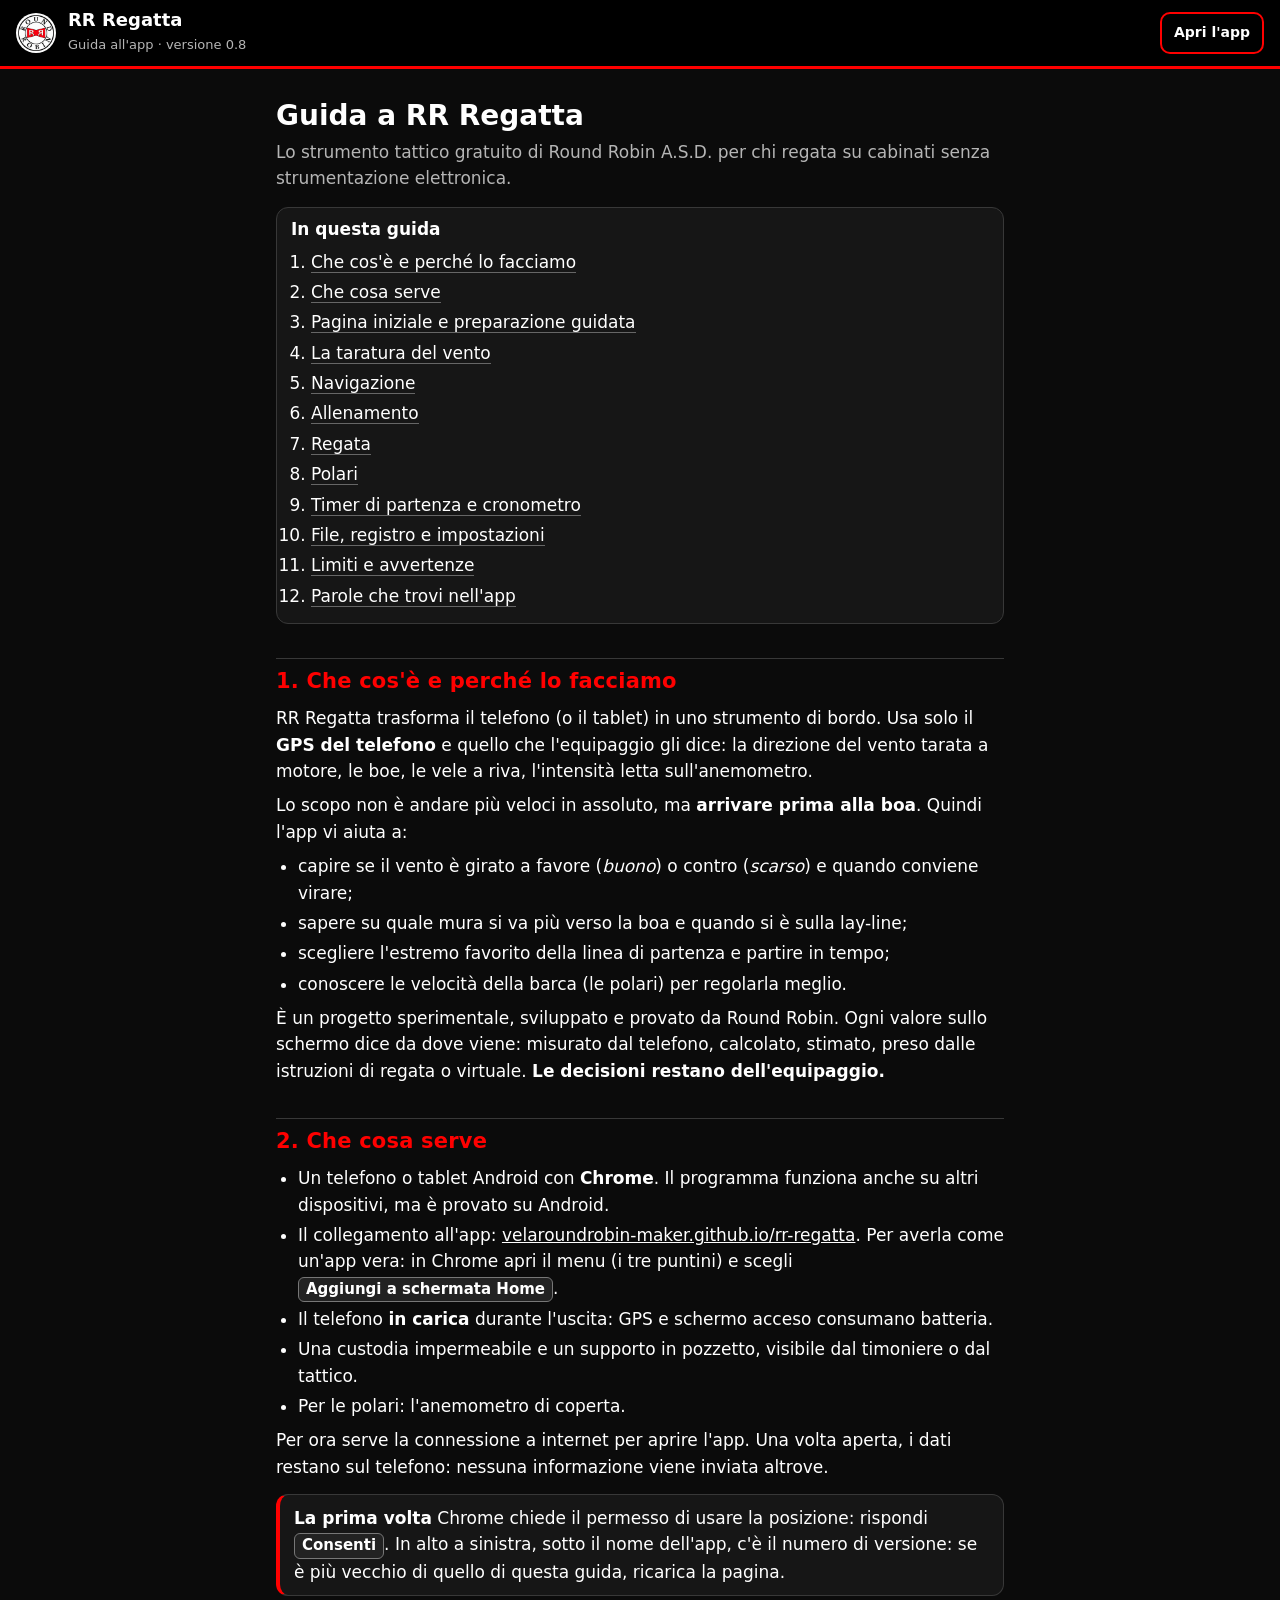
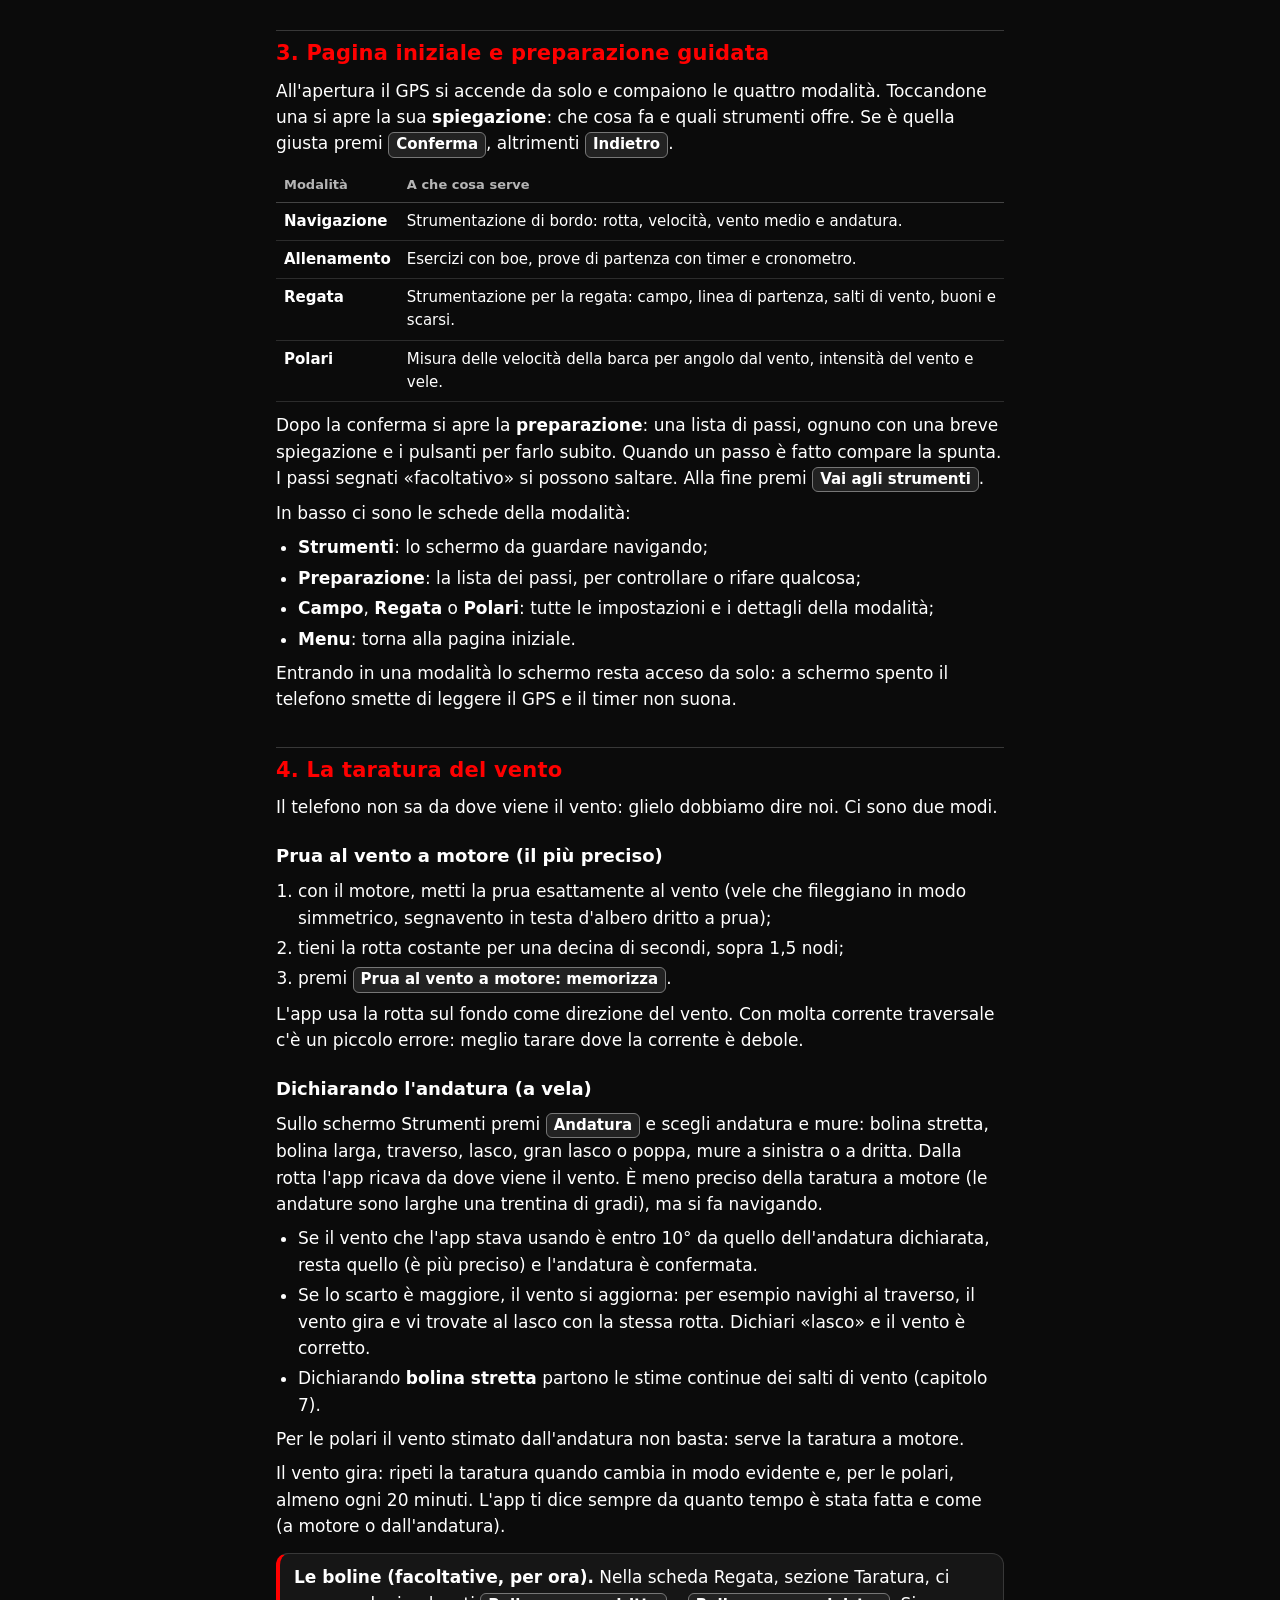
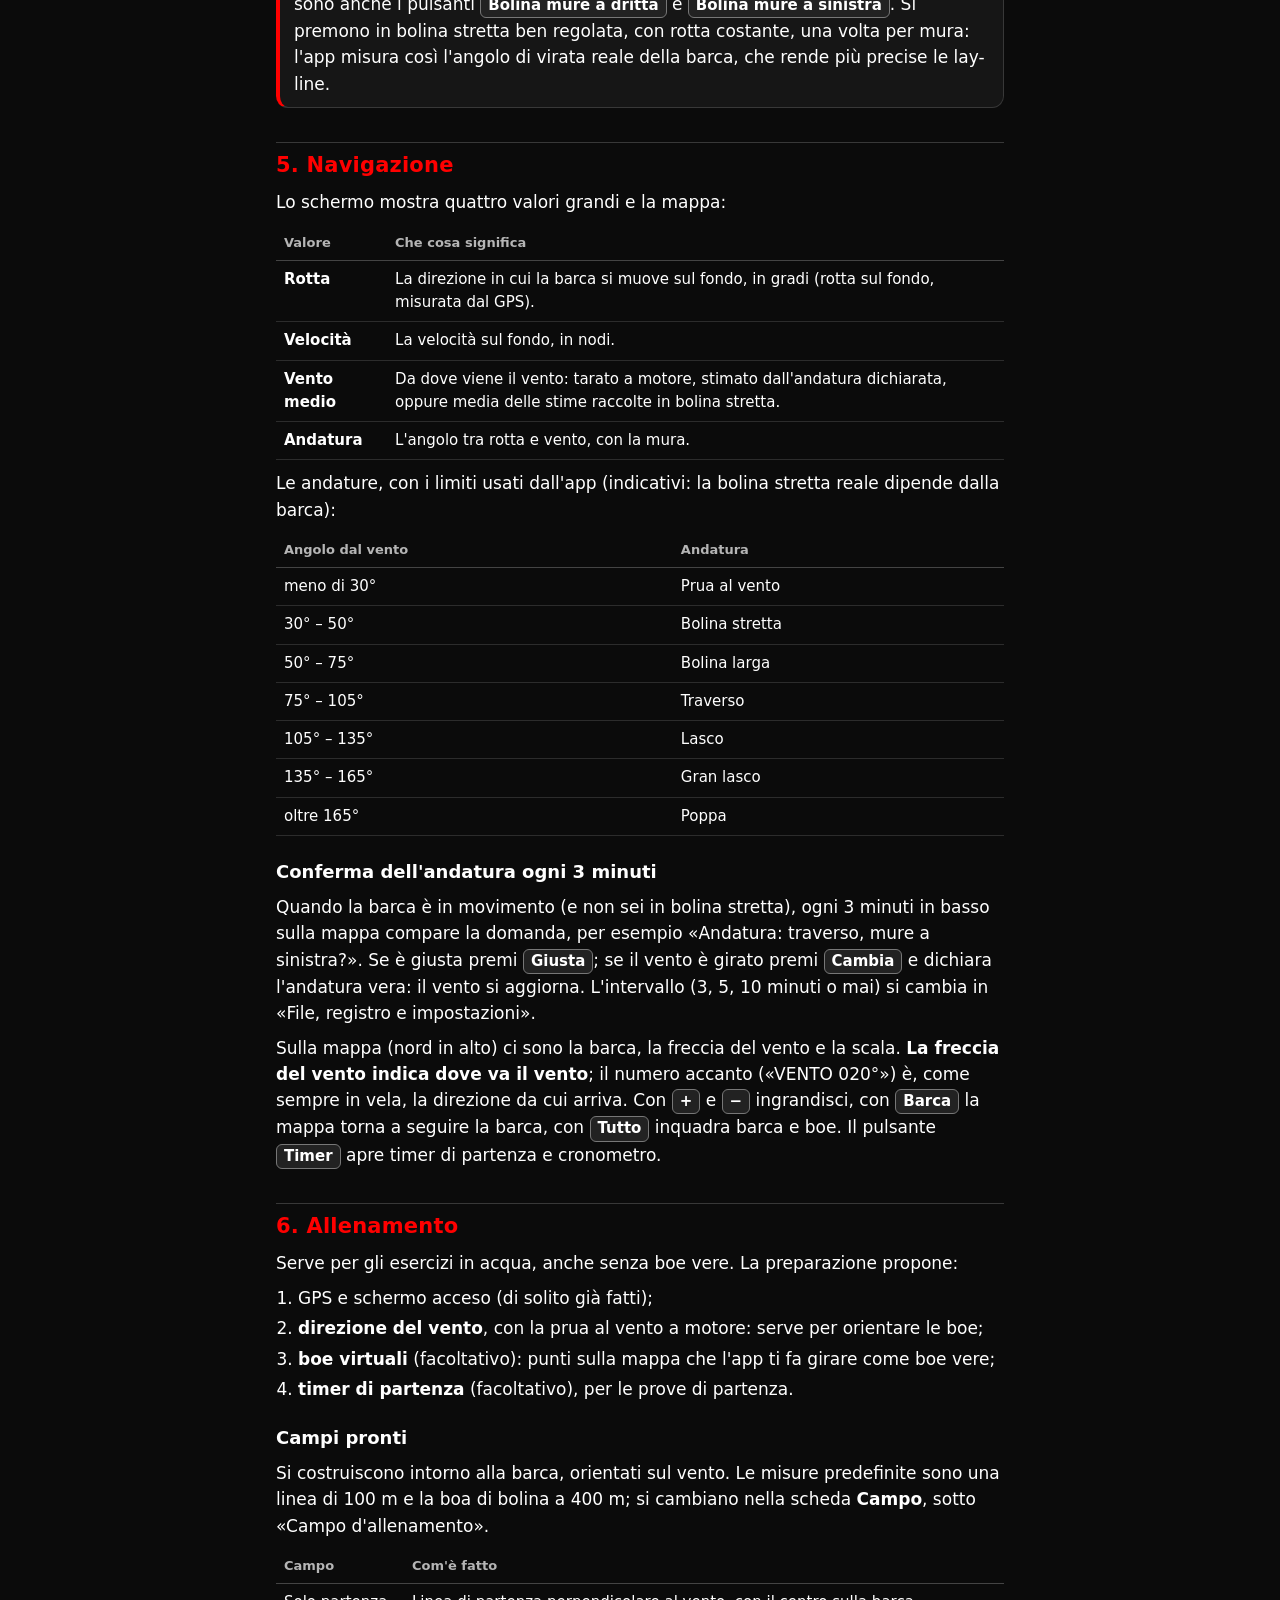
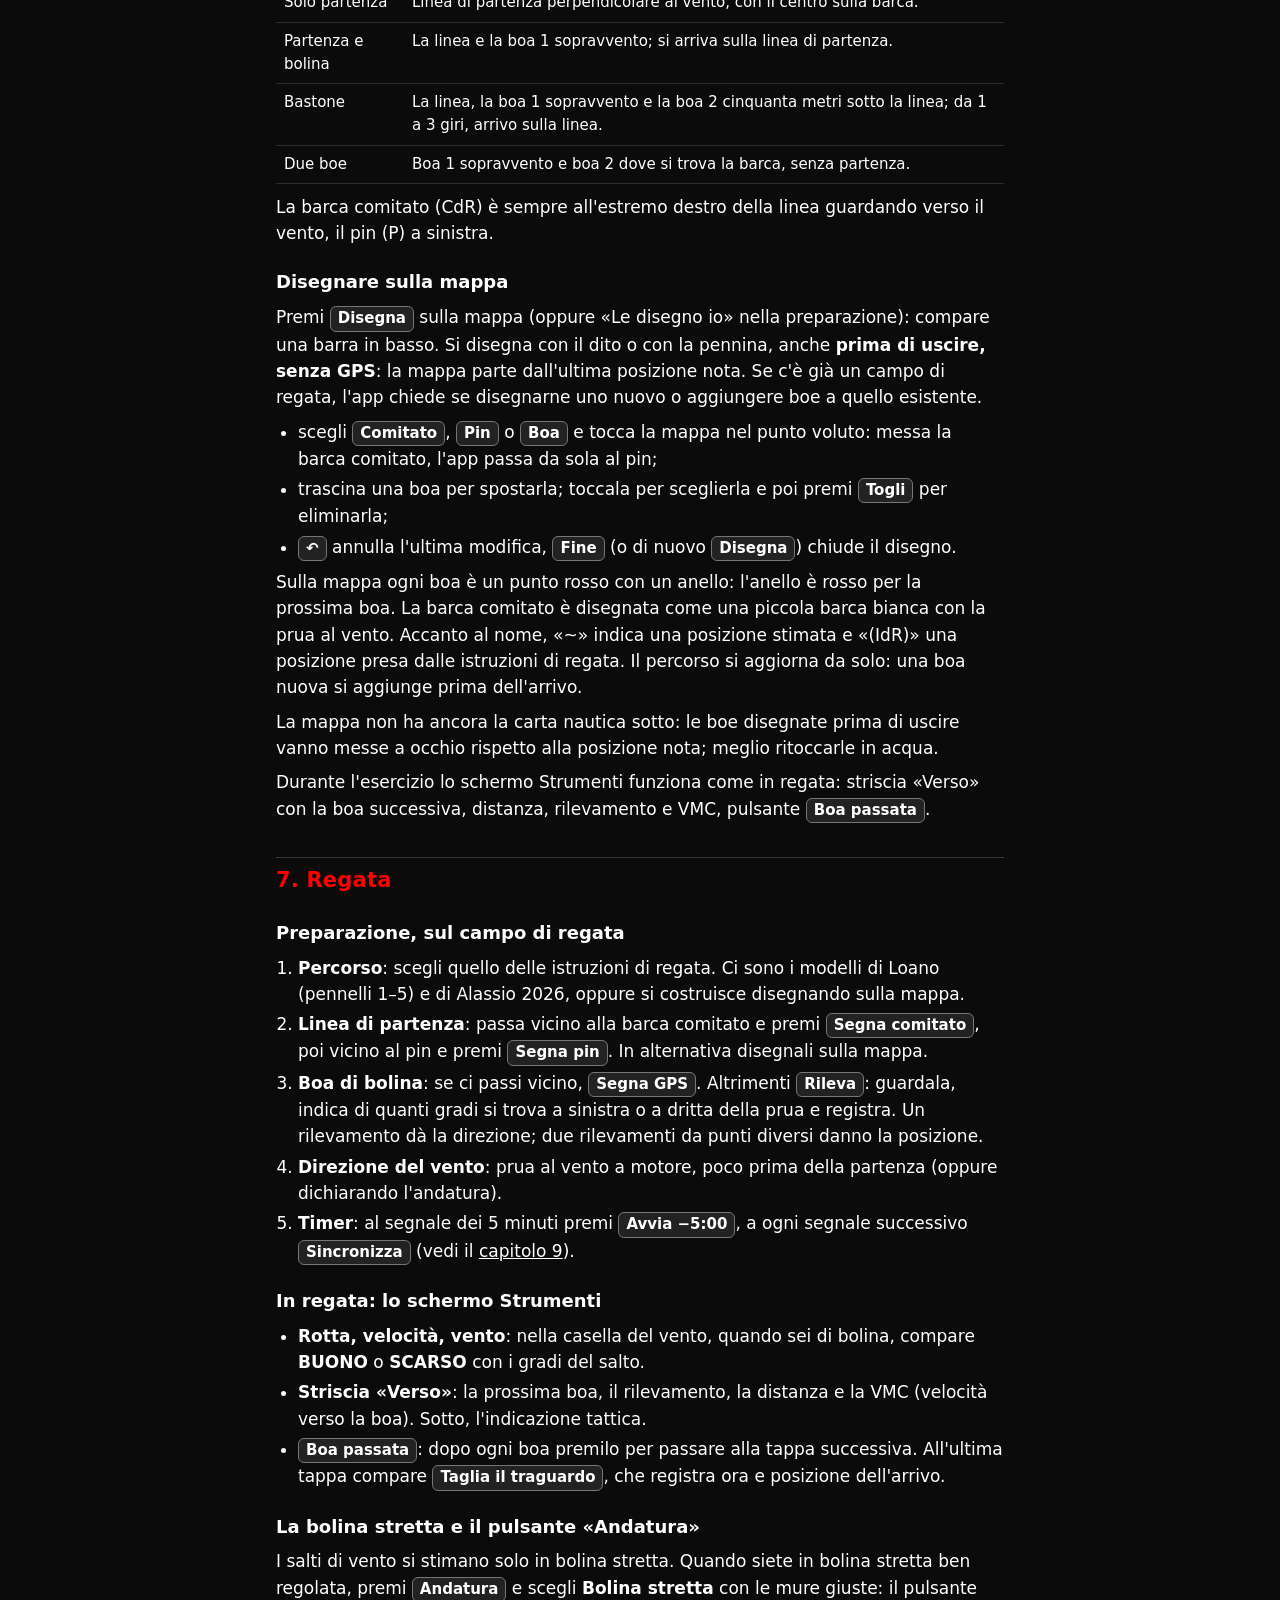
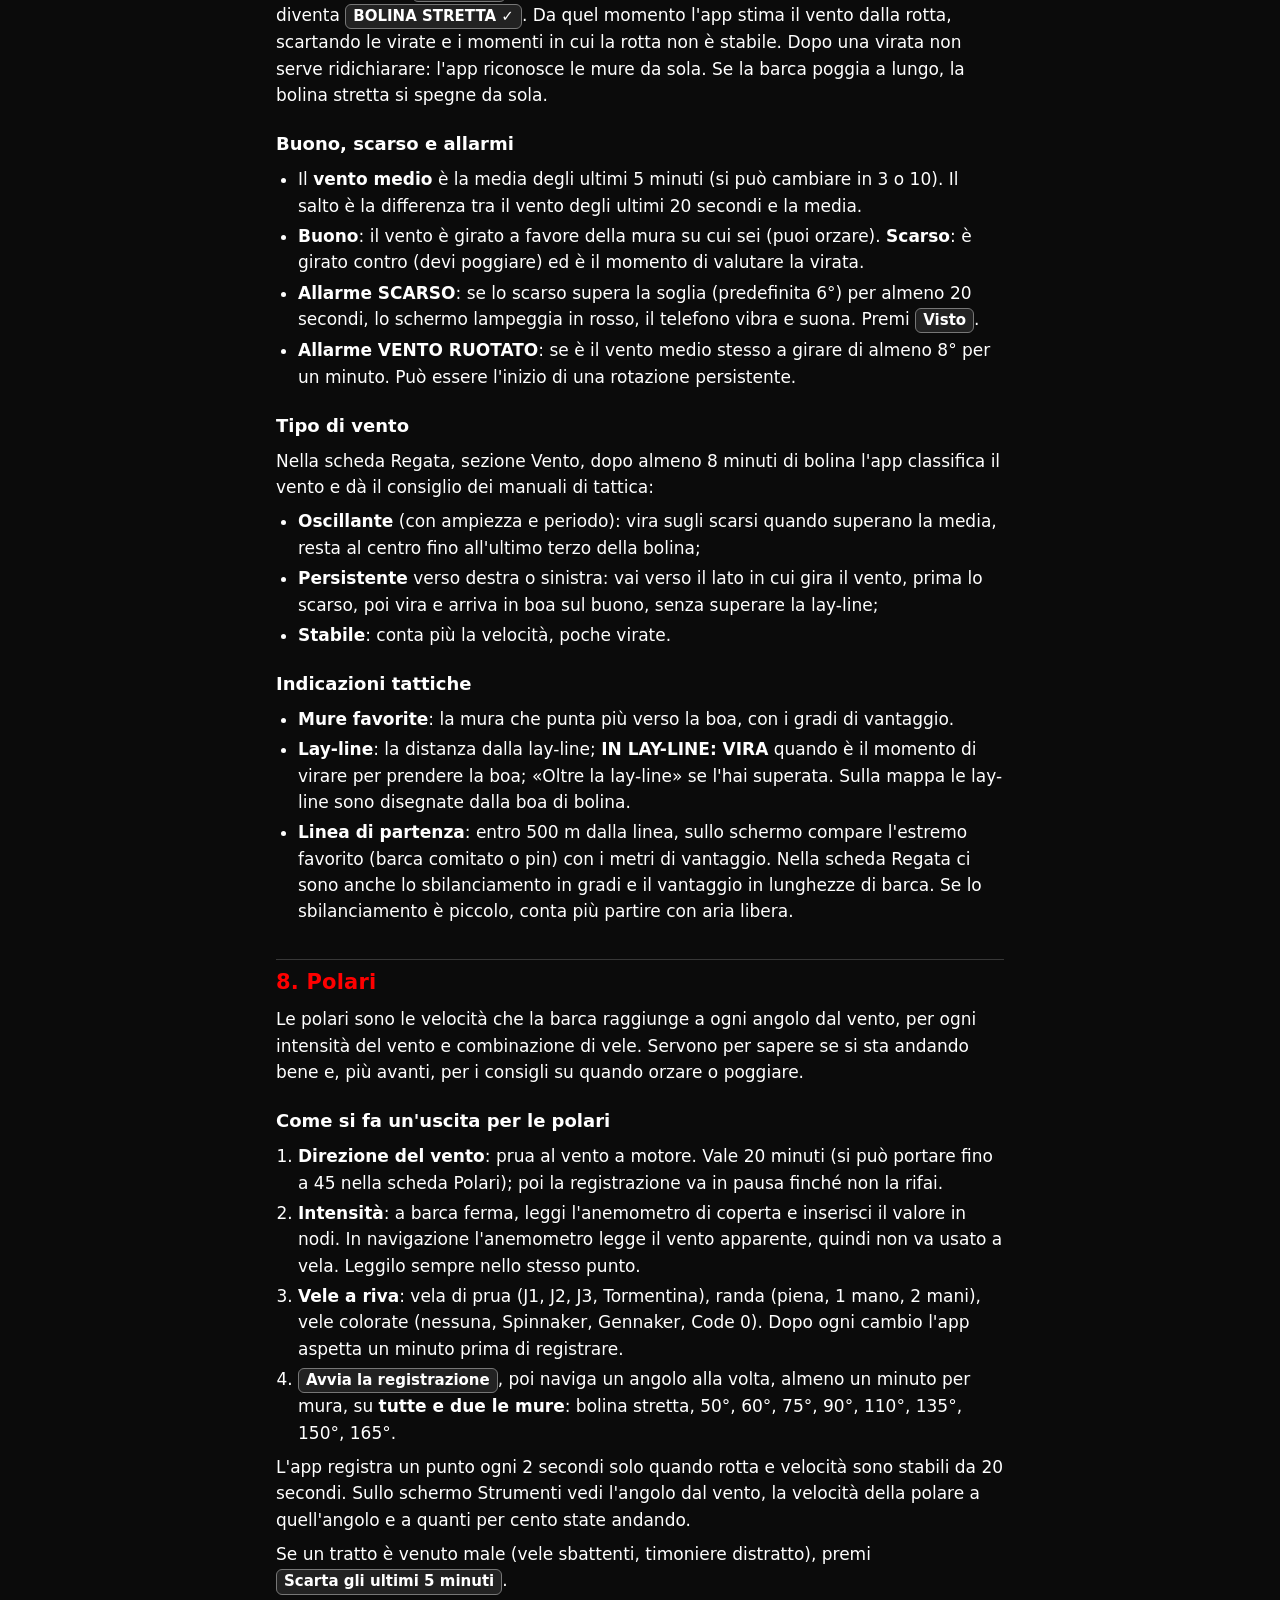
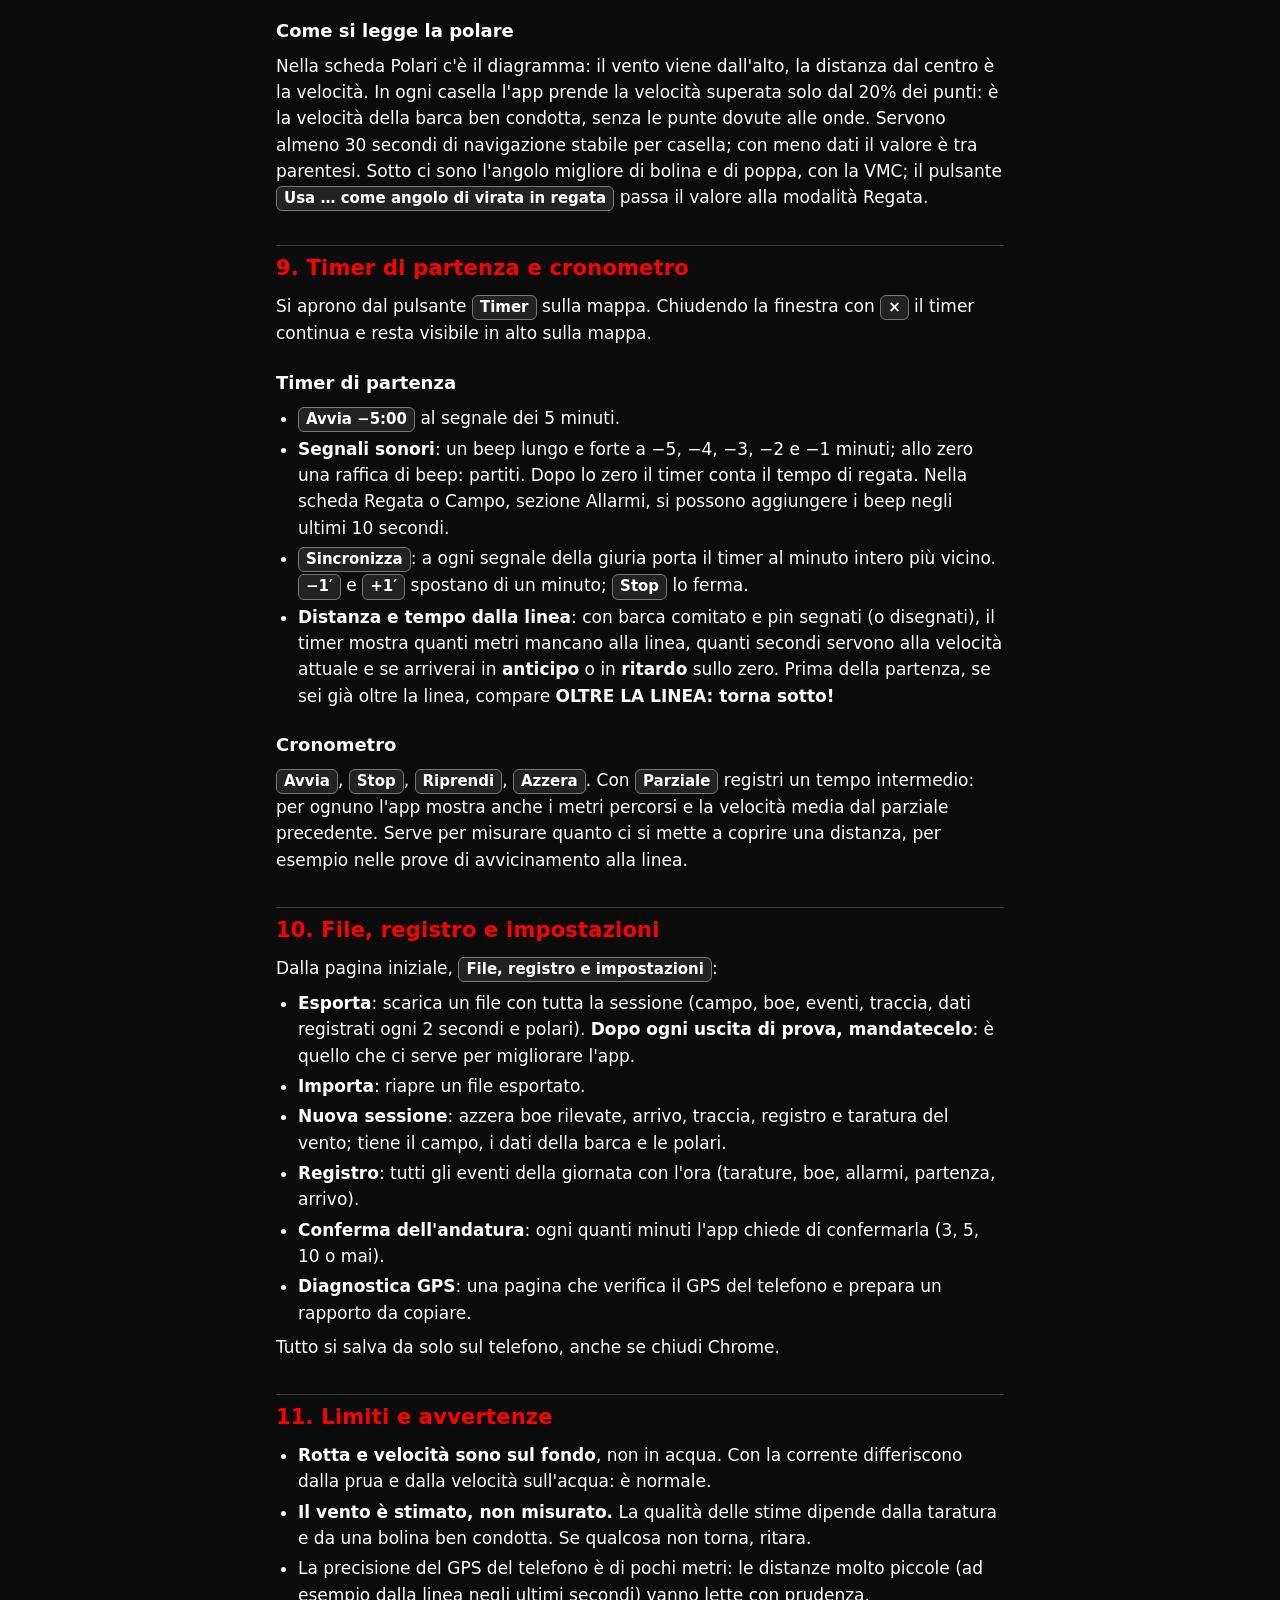
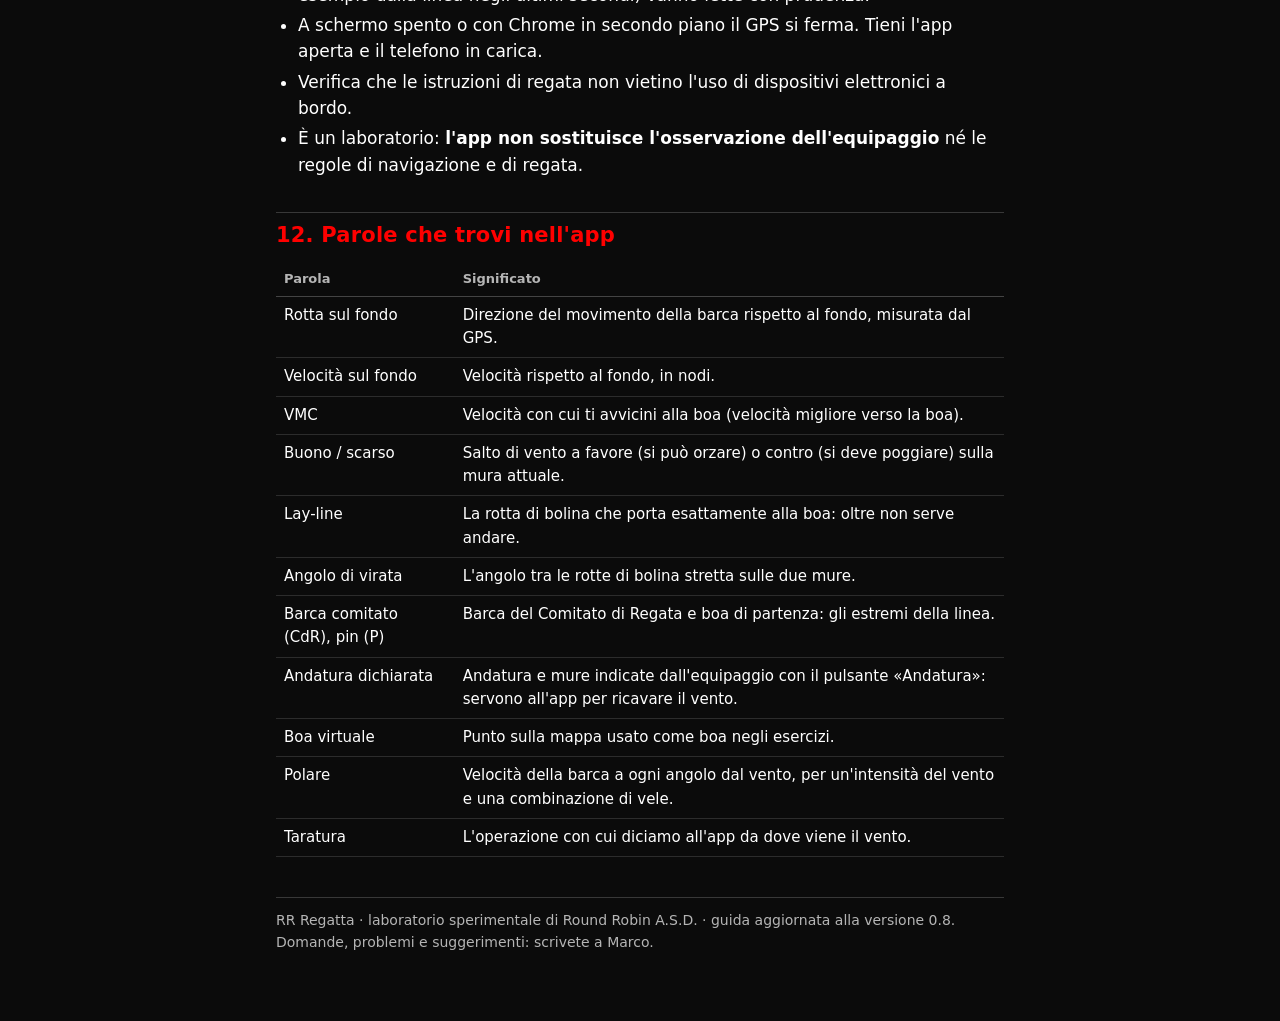
==== guida/index.html @ 54ef70fd "Versione 0.8: andatura dichiarata, spiegazione delle modalità, disegno dalla mappa Pagina iniziale c" ====
<!doctype html>
<html lang="it">
<head>
<meta charset="utf-8">
<meta name="viewport" content="width=device-width,initial-scale=1">
<meta name="theme-color" content="#000000">
<link rel="icon" href="../round-robin-logo.png" type="image/png">
<title>Guida a RR Regatta · Round Robin A.S.D.</title>
<style>
:root{--nero:#000;--fondo:#0b0b0b;--pannello:#161616;--linea:#383838;--grigio:#b5b5b5;--rosso:#ff0000}
*{box-sizing:border-box}
body{margin:0;background:var(--fondo);color:#fff;font:17px/1.55 system-ui,-apple-system,"Segoe UI",Roboto,sans-serif;-webkit-text-size-adjust:100%}
header{display:flex;align-items:center;gap:12px;padding:10px 16px;background:var(--nero);border-bottom:3px solid var(--rosso);position:sticky;top:0;z-index:2}
header img{width:40px;height:40px;border-radius:50%;background:#fff}
header strong{font-size:18px;display:block;line-height:1.1}
header small{color:var(--grigio);font-size:13px}
header a{margin-left:auto;color:#fff;font-weight:800;font-size:14px;border:2px solid var(--rosso);border-radius:10px;padding:8px 12px;text-decoration:none;white-space:nowrap}
main{max-width:760px;margin:0 auto;padding:12px 16px 60px}
h1{font-size:28px;line-height:1.2;margin:18px 0 6px}
h2{font-size:21px;color:var(--rosso);margin:34px 0 8px;padding-top:6px;border-top:1px solid var(--linea);letter-spacing:.2px}
h3{font-size:18px;margin:22px 0 6px}
p{margin:8px 0}
ul,ol{padding-left:22px;margin:8px 0}
li{margin:4px 0}
a{color:#fff}
.sottotitolo{color:var(--grigio);margin-top:0}
.riquadro{background:var(--pannello);border:1px solid var(--linea);border-left:4px solid var(--rosso);border-radius:12px;padding:10px 14px;margin:14px 0}
.riquadro p:first-child{margin-top:0}.riquadro p:last-child{margin-bottom:0}
.indice{background:var(--pannello);border:1px solid var(--linea);border-radius:12px;padding:8px 14px;margin:16px 0}
.indice ol{margin:6px 0;padding-left:20px}
.indice a{text-decoration:none;border-bottom:1px solid #666}
table{width:100%;border-collapse:collapse;margin:10px 0;font-size:15px}
th,td{text-align:left;padding:7px 8px;border-bottom:1px solid #2c2c2c;vertical-align:top}
th{color:var(--grigio);font-size:13px;border-bottom:1px solid #444}
b.tasto{display:inline-block;border:1px solid #777;background:#222;border-radius:6px;padding:0 7px;font-size:15px;white-space:nowrap}
.piede{color:var(--grigio);font-size:14px;margin-top:40px;border-top:1px solid var(--linea);padding-top:12px}
</style>
</head>
<body>
<header>
  <img src="../round-robin-logo.png" alt="Logo Round Robin">
  <div><strong>RR Regatta</strong><small>Guida all'app · versione 0.8</small></div>
  <a href="../">Apri l'app</a>
</header>
<main>

<h1>Guida a RR Regatta</h1>
<p class="sottotitolo">Lo strumento tattico gratuito di Round Robin A.S.D. per chi regata su cabinati senza strumentazione elettronica.</p>

<div class="indice">
  <strong>In questa guida</strong>
  <ol>
    <li><a href="#cose">Che cos'è e perché lo facciamo</a></li>
    <li><a href="#serve">Che cosa serve</a></li>
    <li><a href="#inizio">Pagina iniziale e preparazione guidata</a></li>
    <li><a href="#taratura">La taratura del vento</a></li>
    <li><a href="#navigazione">Navigazione</a></li>
    <li><a href="#allenamento">Allenamento</a></li>
    <li><a href="#regata">Regata</a></li>
    <li><a href="#polari">Polari</a></li>
    <li><a href="#timer">Timer di partenza e cronometro</a></li>
    <li><a href="#file">File, registro e impostazioni</a></li>
    <li><a href="#limiti">Limiti e avvertenze</a></li>
    <li><a href="#parole">Parole che trovi nell'app</a></li>
  </ol>
</div>

<h2 id="cose">1. Che cos'è e perché lo facciamo</h2>
<p>RR Regatta trasforma il telefono (o il tablet) in uno strumento di bordo. Usa solo il <strong>GPS del telefono</strong> e quello che l'equipaggio gli dice: la direzione del vento tarata a motore, le boe, le vele a riva, l'intensità letta sull'anemometro.</p>
<p>Lo scopo non è andare più veloci in assoluto, ma <strong>arrivare prima alla boa</strong>. Quindi l'app vi aiuta a:</p>
<ul>
  <li>capire se il vento è girato a favore (<em>buono</em>) o contro (<em>scarso</em>) e quando conviene virare;</li>
  <li>sapere su quale mura si va più verso la boa e quando si è sulla lay-line;</li>
  <li>scegliere l'estremo favorito della linea di partenza e partire in tempo;</li>
  <li>conoscere le velocità della barca (le polari) per regolarla meglio.</li>
</ul>
<p>È un progetto sperimentale, sviluppato e provato da Round Robin. Ogni valore sullo schermo dice da dove viene: misurato dal telefono, calcolato, stimato, preso dalle istruzioni di regata o virtuale. <strong>Le decisioni restano dell'equipaggio.</strong></p>

<h2 id="serve">2. Che cosa serve</h2>
<ul>
  <li>Un telefono o tablet Android con <strong>Chrome</strong>. Il programma funziona anche su altri dispositivi, ma è provato su Android.</li>
  <li>Il collegamento all'app: <a href="../">velaroundrobin-maker.github.io/rr-regatta</a>. Per averla come un'app vera: in Chrome apri il menu (i tre puntini) e scegli <b class="tasto">Aggiungi a schermata Home</b>.</li>
  <li>Il telefono <strong>in carica</strong> durante l'uscita: GPS e schermo acceso consumano batteria.</li>
  <li>Una custodia impermeabile e un supporto in pozzetto, visibile dal timoniere o dal tattico.</li>
  <li>Per le polari: l'anemometro di coperta.</li>
</ul>
<p>Per ora serve la connessione a internet per aprire l'app. Una volta aperta, i dati restano sul telefono: nessuna informazione viene inviata altrove.</p>
<div class="riquadro">
  <p><strong>La prima volta</strong> Chrome chiede il permesso di usare la posizione: rispondi <b class="tasto">Consenti</b>. In alto a sinistra, sotto il nome dell'app, c'è il numero di versione: se è più vecchio di quello di questa guida, ricarica la pagina.</p>
</div>

<h2 id="inizio">3. Pagina iniziale e preparazione guidata</h2>
<p>All'apertura il GPS si accende da solo e compaiono le quattro modalità. Toccandone una si apre la sua <strong>spiegazione</strong>: che cosa fa e quali strumenti offre. Se è quella giusta premi <b class="tasto">Conferma</b>, altrimenti <b class="tasto">Indietro</b>.</p>
<table>
  <tr><th>Modalità</th><th>A che cosa serve</th></tr>
  <tr><td><strong>Navigazione</strong></td><td>Strumentazione di bordo: rotta, velocità, vento medio e andatura.</td></tr>
  <tr><td><strong>Allenamento</strong></td><td>Esercizi con boe, prove di partenza con timer e cronometro.</td></tr>
  <tr><td><strong>Regata</strong></td><td>Strumentazione per la regata: campo, linea di partenza, salti di vento, buoni e scarsi.</td></tr>
  <tr><td><strong>Polari</strong></td><td>Misura delle velocità della barca per angolo dal vento, intensità del vento e vele.</td></tr>
</table>
<p>Dopo la conferma si apre la <strong>preparazione</strong>: una lista di passi, ognuno con una breve spiegazione e i pulsanti per farlo subito. Quando un passo è fatto compare la spunta. I passi segnati «facoltativo» si possono saltare. Alla fine premi <b class="tasto">Vai agli strumenti</b>.</p>
<p>In basso ci sono le schede della modalità:</p>
<ul>
  <li><strong>Strumenti</strong>: lo schermo da guardare navigando;</li>
  <li><strong>Preparazione</strong>: la lista dei passi, per controllare o rifare qualcosa;</li>
  <li><strong>Campo</strong>, <strong>Regata</strong> o <strong>Polari</strong>: tutte le impostazioni e i dettagli della modalità;</li>
  <li><strong>Menu</strong>: torna alla pagina iniziale.</li>
</ul>
<p>Entrando in una modalità lo schermo resta acceso da solo: a schermo spento il telefono smette di leggere il GPS e il timer non suona.</p>

<h2 id="taratura">4. La taratura del vento</h2>
<p>Il telefono non sa da dove viene il vento: glielo dobbiamo dire noi. Ci sono due modi.</p>
<h3>Prua al vento a motore (il più preciso)</h3>
<ol>
  <li>con il motore, metti la prua esattamente al vento (vele che fileggiano in modo simmetrico, segnavento in testa d'albero dritto a prua);</li>
  <li>tieni la rotta costante per una decina di secondi, sopra 1,5 nodi;</li>
  <li>premi <b class="tasto">Prua al vento a motore: memorizza</b>.</li>
</ol>
<p>L'app usa la rotta sul fondo come direzione del vento. Con molta corrente traversale c'è un piccolo errore: meglio tarare dove la corrente è debole.</p>
<h3>Dichiarando l'andatura (a vela)</h3>
<p>Sullo schermo Strumenti premi <b class="tasto">Andatura</b> e scegli andatura e mure: bolina stretta, bolina larga, traverso, lasco, gran lasco o poppa, mure a sinistra o a dritta. Dalla rotta l'app ricava da dove viene il vento. È meno preciso della taratura a motore (le andature sono larghe una trentina di gradi), ma si fa navigando.</p>
<ul>
  <li>Se il vento che l'app stava usando è entro 10° da quello dell'andatura dichiarata, resta quello (è più preciso) e l'andatura è confermata.</li>
  <li>Se lo scarto è maggiore, il vento si aggiorna: per esempio navighi al traverso, il vento gira e vi trovate al lasco con la stessa rotta. Dichiari «lasco» e il vento è corretto.</li>
  <li>Dichiarando <strong>bolina stretta</strong> partono le stime continue dei salti di vento (capitolo 7).</li>
</ul>
<p>Per le polari il vento stimato dall'andatura non basta: serve la taratura a motore.</p>
<p>Il vento gira: ripeti la taratura quando cambia in modo evidente e, per le polari, almeno ogni 20 minuti. L'app ti dice sempre da quanto tempo è stata fatta e come (a motore o dall'andatura).</p>
<div class="riquadro">
  <p><strong>Le boline (facoltative, per ora).</strong> Nella scheda Regata, sezione Taratura, ci sono anche i pulsanti <b class="tasto">Bolina mure a dritta</b> e <b class="tasto">Bolina mure a sinistra</b>. Si premono in bolina stretta ben regolata, con rotta costante, una volta per mura: l'app misura così l'angolo di virata reale della barca, che rende più precise le lay-line.</p>
</div>

<h2 id="navigazione">5. Navigazione</h2>
<p>Lo schermo mostra quattro valori grandi e la mappa:</p>
<table>
  <tr><th>Valore</th><th>Che cosa significa</th></tr>
  <tr><td><strong>Rotta</strong></td><td>La direzione in cui la barca si muove sul fondo, in gradi (rotta sul fondo, misurata dal GPS).</td></tr>
  <tr><td><strong>Velocità</strong></td><td>La velocità sul fondo, in nodi.</td></tr>
  <tr><td><strong>Vento medio</strong></td><td>Da dove viene il vento: tarato a motore, stimato dall'andatura dichiarata, oppure media delle stime raccolte in bolina stretta.</td></tr>
  <tr><td><strong>Andatura</strong></td><td>L'angolo tra rotta e vento, con la mura.</td></tr>
</table>
<p>Le andature, con i limiti usati dall'app (indicativi: la bolina stretta reale dipende dalla barca):</p>
<table>
  <tr><th>Angolo dal vento</th><th>Andatura</th></tr>
  <tr><td>meno di 30°</td><td>Prua al vento</td></tr>
  <tr><td>30° – 50°</td><td>Bolina stretta</td></tr>
  <tr><td>50° – 75°</td><td>Bolina larga</td></tr>
  <tr><td>75° – 105°</td><td>Traverso</td></tr>
  <tr><td>105° – 135°</td><td>Lasco</td></tr>
  <tr><td>135° – 165°</td><td>Gran lasco</td></tr>
  <tr><td>oltre 165°</td><td>Poppa</td></tr>
</table>
<h3>Conferma dell'andatura ogni 3 minuti</h3>
<p>Quando la barca è in movimento (e non sei in bolina stretta), ogni 3 minuti in basso sulla mappa compare la domanda, per esempio «Andatura: traverso, mure a sinistra?». Se è giusta premi <b class="tasto">Giusta</b>; se il vento è girato premi <b class="tasto">Cambia</b> e dichiara l'andatura vera: il vento si aggiorna. L'intervallo (3, 5, 10 minuti o mai) si cambia in «File, registro e impostazioni».</p>
<p>Sulla mappa (nord in alto) ci sono la barca, la freccia del vento e la scala. <strong>La freccia del vento indica dove va il vento</strong>; il numero accanto («VENTO 020°») è, come sempre in vela, la direzione da cui arriva. Con <b class="tasto">+</b> e <b class="tasto">−</b> ingrandisci, con <b class="tasto">Barca</b> la mappa torna a seguire la barca, con <b class="tasto">Tutto</b> inquadra barca e boe. Il pulsante <b class="tasto">Timer</b> apre timer di partenza e cronometro.</p>

<h2 id="allenamento">6. Allenamento</h2>
<p>Serve per gli esercizi in acqua, anche senza boe vere. La preparazione propone:</p>
<ol>
  <li>GPS e schermo acceso (di solito già fatti);</li>
  <li><strong>direzione del vento</strong>, con la prua al vento a motore: serve per orientare le boe;</li>
  <li><strong>boe virtuali</strong> (facoltativo): punti sulla mappa che l'app ti fa girare come boe vere;</li>
  <li><strong>timer di partenza</strong> (facoltativo), per le prove di partenza.</li>
</ol>
<h3>Campi pronti</h3>
<p>Si costruiscono intorno alla barca, orientati sul vento. Le misure predefinite sono una linea di 100 m e la boa di bolina a 400 m; si cambiano nella scheda <strong>Campo</strong>, sotto «Campo d'allenamento».</p>
<table>
  <tr><th>Campo</th><th>Com'è fatto</th></tr>
  <tr><td>Solo partenza</td><td>Linea di partenza perpendicolare al vento, con il centro sulla barca.</td></tr>
  <tr><td>Partenza e bolina</td><td>La linea e la boa 1 sopravvento; si arriva sulla linea di partenza.</td></tr>
  <tr><td>Bastone</td><td>La linea, la boa 1 sopravvento e la boa 2 cinquanta metri sotto la linea; da 1 a 3 giri, arrivo sulla linea.</td></tr>
  <tr><td>Due boe</td><td>Boa 1 sopravvento e boa 2 dove si trova la barca, senza partenza.</td></tr>
</table>
<p>La barca comitato (CdR) è sempre all'estremo destro della linea guardando verso il vento, il pin (P) a sinistra.</p>
<h3>Disegnare sulla mappa</h3>
<p>Premi <b class="tasto">Disegna</b> sulla mappa (oppure «Le disegno io» nella preparazione): compare una barra in basso. Si disegna con il dito o con la pennina, anche <strong>prima di uscire, senza GPS</strong>: la mappa parte dall'ultima posizione nota. Se c'è già un campo di regata, l'app chiede se disegnarne uno nuovo o aggiungere boe a quello esistente.</p>
<ul>
  <li>scegli <b class="tasto">Comitato</b>, <b class="tasto">Pin</b> o <b class="tasto">Boa</b> e tocca la mappa nel punto voluto: messa la barca comitato, l'app passa da sola al pin;</li>
  <li>trascina una boa per spostarla; toccala per sceglierla e poi premi <b class="tasto">Togli</b> per eliminarla;</li>
  <li><b class="tasto">↶</b> annulla l'ultima modifica, <b class="tasto">Fine</b> (o di nuovo <b class="tasto">Disegna</b>) chiude il disegno.</li>
</ul>
<p>Sulla mappa ogni boa è un punto rosso con un anello: l'anello è rosso per la prossima boa. La barca comitato è disegnata come una piccola barca bianca con la prua al vento. Accanto al nome, «~» indica una posizione stimata e «(IdR)» una posizione presa dalle istruzioni di regata. Il percorso si aggiorna da solo: una boa nuova si aggiunge prima dell'arrivo.</p>
<p>La mappa non ha ancora la carta nautica sotto: le boe disegnate prima di uscire vanno messe a occhio rispetto alla posizione nota; meglio ritoccarle in acqua.</p>
<p>Durante l'esercizio lo schermo Strumenti funziona come in regata: striscia «Verso» con la boa successiva, distanza, rilevamento e VMC, pulsante <b class="tasto">Boa passata</b>.</p>

<h2 id="regata">7. Regata</h2>
<h3>Preparazione, sul campo di regata</h3>
<ol>
  <li><strong>Percorso</strong>: scegli quello delle istruzioni di regata. Ci sono i modelli di Loano (pennelli 1–5) e di Alassio 2026, oppure si costruisce disegnando sulla mappa.</li>
  <li><strong>Linea di partenza</strong>: passa vicino alla barca comitato e premi <b class="tasto">Segna comitato</b>, poi vicino al pin e premi <b class="tasto">Segna pin</b>. In alternativa disegnali sulla mappa.</li>
  <li><strong>Boa di bolina</strong>: se ci passi vicino, <b class="tasto">Segna GPS</b>. Altrimenti <b class="tasto">Rileva</b>: guardala, indica di quanti gradi si trova a sinistra o a dritta della prua e registra. Un rilevamento dà la direzione; due rilevamenti da punti diversi danno la posizione.</li>
  <li><strong>Direzione del vento</strong>: prua al vento a motore, poco prima della partenza (oppure dichiarando l'andatura).</li>
  <li><strong>Timer</strong>: al segnale dei 5 minuti premi <b class="tasto">Avvia −5:00</b>, a ogni segnale successivo <b class="tasto">Sincronizza</b> (vedi il <a href="#timer">capitolo 9</a>).</li>
</ol>
<h3>In regata: lo schermo Strumenti</h3>
<ul>
  <li><strong>Rotta, velocità, vento</strong>: nella casella del vento, quando sei di bolina, compare <strong>BUONO</strong> o <strong>SCARSO</strong> con i gradi del salto.</li>
  <li><strong>Striscia «Verso»</strong>: la prossima boa, il rilevamento, la distanza e la VMC (velocità verso la boa). Sotto, l'indicazione tattica.</li>
  <li><b class="tasto">Boa passata</b>: dopo ogni boa premilo per passare alla tappa successiva. All'ultima tappa compare <b class="tasto">Taglia il traguardo</b>, che registra ora e posizione dell'arrivo.</li>
</ul>
<h3>La bolina stretta e il pulsante «Andatura»</h3>
<p>I salti di vento si stimano solo in bolina stretta. Quando siete in bolina stretta ben regolata, premi <b class="tasto">Andatura</b> e scegli <strong>Bolina stretta</strong> con le mure giuste: il pulsante diventa <b class="tasto">BOLINA STRETTA ✓</b>. Da quel momento l'app stima il vento dalla rotta, scartando le virate e i momenti in cui la rotta non è stabile. Dopo una virata non serve ridichiarare: l'app riconosce le mure da sola. Se la barca poggia a lungo, la bolina stretta si spegne da sola.</p>
<h3>Buono, scarso e allarmi</h3>
<ul>
  <li>Il <strong>vento medio</strong> è la media degli ultimi 5 minuti (si può cambiare in 3 o 10). Il salto è la differenza tra il vento degli ultimi 20 secondi e la media.</li>
  <li><strong>Buono</strong>: il vento è girato a favore della mura su cui sei (puoi orzare). <strong>Scarso</strong>: è girato contro (devi poggiare) ed è il momento di valutare la virata.</li>
  <li><strong>Allarme SCARSO</strong>: se lo scarso supera la soglia (predefinita 6°) per almeno 20 secondi, lo schermo lampeggia in rosso, il telefono vibra e suona. Premi <b class="tasto">Visto</b>.</li>
  <li><strong>Allarme VENTO RUOTATO</strong>: se è il vento medio stesso a girare di almeno 8° per un minuto. Può essere l'inizio di una rotazione persistente.</li>
</ul>
<h3>Tipo di vento</h3>
<p>Nella scheda Regata, sezione Vento, dopo almeno 8 minuti di bolina l'app classifica il vento e dà il consiglio dei manuali di tattica:</p>
<ul>
  <li><strong>Oscillante</strong> (con ampiezza e periodo): vira sugli scarsi quando superano la media, resta al centro fino all'ultimo terzo della bolina;</li>
  <li><strong>Persistente</strong> verso destra o sinistra: vai verso il lato in cui gira il vento, prima lo scarso, poi vira e arriva in boa sul buono, senza superare la lay-line;</li>
  <li><strong>Stabile</strong>: conta più la velocità, poche virate.</li>
</ul>
<h3>Indicazioni tattiche</h3>
<ul>
  <li><strong>Mure favorite</strong>: la mura che punta più verso la boa, con i gradi di vantaggio.</li>
  <li><strong>Lay-line</strong>: la distanza dalla lay-line; <strong>IN LAY-LINE: VIRA</strong> quando è il momento di virare per prendere la boa; «Oltre la lay-line» se l'hai superata. Sulla mappa le lay-line sono disegnate dalla boa di bolina.</li>
  <li><strong>Linea di partenza</strong>: entro 500 m dalla linea, sullo schermo compare l'estremo favorito (barca comitato o pin) con i metri di vantaggio. Nella scheda Regata ci sono anche lo sbilanciamento in gradi e il vantaggio in lunghezze di barca. Se lo sbilanciamento è piccolo, conta più partire con aria libera.</li>
</ul>

<h2 id="polari">8. Polari</h2>
<p>Le polari sono le velocità che la barca raggiunge a ogni angolo dal vento, per ogni intensità del vento e combinazione di vele. Servono per sapere se si sta andando bene e, più avanti, per i consigli su quando orzare o poggiare.</p>
<h3>Come si fa un'uscita per le polari</h3>
<ol>
  <li><strong>Direzione del vento</strong>: prua al vento a motore. Vale 20 minuti (si può portare fino a 45 nella scheda Polari); poi la registrazione va in pausa finché non la rifai.</li>
  <li><strong>Intensità</strong>: a barca ferma, leggi l'anemometro di coperta e inserisci il valore in nodi. In navigazione l'anemometro legge il vento apparente, quindi non va usato a vela. Leggilo sempre nello stesso punto.</li>
  <li><strong>Vele a riva</strong>: vela di prua (J1, J2, J3, Tormentina), randa (piena, 1 mano, 2 mani), vele colorate (nessuna, Spinnaker, Gennaker, Code 0). Dopo ogni cambio l'app aspetta un minuto prima di registrare.</li>
  <li><b class="tasto">Avvia la registrazione</b>, poi naviga un angolo alla volta, almeno un minuto per mura, su <strong>tutte e due le mure</strong>: bolina stretta, 50°, 60°, 75°, 90°, 110°, 135°, 150°, 165°.</li>
</ol>
<p>L'app registra un punto ogni 2 secondi solo quando rotta e velocità sono stabili da 20 secondi. Sullo schermo Strumenti vedi l'angolo dal vento, la velocità della polare a quell'angolo e a quanti per cento state andando.</p>
<p>Se un tratto è venuto male (vele sbattenti, timoniere distratto), premi <b class="tasto">Scarta gli ultimi 5 minuti</b>.</p>
<h3>Come si legge la polare</h3>
<p>Nella scheda Polari c'è il diagramma: il vento viene dall'alto, la distanza dal centro è la velocità. In ogni casella l'app prende la velocità superata solo dal 20% dei punti: è la velocità della barca ben condotta, senza le punte dovute alle onde. Servono almeno 30 secondi di navigazione stabile per casella; con meno dati il valore è tra parentesi. Sotto ci sono l'angolo migliore di bolina e di poppa, con la VMC; il pulsante <b class="tasto">Usa … come angolo di virata in regata</b> passa il valore alla modalità Regata.</p>

<h2 id="timer">9. Timer di partenza e cronometro</h2>
<p>Si aprono dal pulsante <b class="tasto">Timer</b> sulla mappa. Chiudendo la finestra con <b class="tasto">×</b> il timer continua e resta visibile in alto sulla mappa.</p>
<h3>Timer di partenza</h3>
<ul>
  <li><b class="tasto">Avvia −5:00</b> al segnale dei 5 minuti.</li>
  <li><strong>Segnali sonori</strong>: un beep lungo e forte a −5, −4, −3, −2 e −1 minuti; allo zero una raffica di beep: partiti. Dopo lo zero il timer conta il tempo di regata. Nella scheda Regata o Campo, sezione Allarmi, si possono aggiungere i beep negli ultimi 10 secondi.</li>
  <li><b class="tasto">Sincronizza</b>: a ogni segnale della giuria porta il timer al minuto intero più vicino. <b class="tasto">−1′</b> e <b class="tasto">+1′</b> spostano di un minuto; <b class="tasto">Stop</b> lo ferma.</li>
  <li><strong>Distanza e tempo dalla linea</strong>: con barca comitato e pin segnati (o disegnati), il timer mostra quanti metri mancano alla linea, quanti secondi servono alla velocità attuale e se arriverai in <strong>anticipo</strong> o in <strong>ritardo</strong> sullo zero. Prima della partenza, se sei già oltre la linea, compare <strong>OLTRE LA LINEA: torna sotto!</strong></li>
</ul>
<h3>Cronometro</h3>
<p><b class="tasto">Avvia</b>, <b class="tasto">Stop</b>, <b class="tasto">Riprendi</b>, <b class="tasto">Azzera</b>. Con <b class="tasto">Parziale</b> registri un tempo intermedio: per ognuno l'app mostra anche i metri percorsi e la velocità media dal parziale precedente. Serve per misurare quanto ci si mette a coprire una distanza, per esempio nelle prove di avvicinamento alla linea.</p>

<h2 id="file">10. File, registro e impostazioni</h2>
<p>Dalla pagina iniziale, <b class="tasto">File, registro e impostazioni</b>:</p>
<ul>
  <li><strong>Esporta</strong>: scarica un file con tutta la sessione (campo, boe, eventi, traccia, dati registrati ogni 2 secondi e polari). <strong>Dopo ogni uscita di prova, mandatecelo</strong>: è quello che ci serve per migliorare l'app.</li>
  <li><strong>Importa</strong>: riapre un file esportato.</li>
  <li><strong>Nuova sessione</strong>: azzera boe rilevate, arrivo, traccia, registro e taratura del vento; tiene il campo, i dati della barca e le polari.</li>
  <li><strong>Registro</strong>: tutti gli eventi della giornata con l'ora (tarature, boe, allarmi, partenza, arrivo).</li>
  <li><strong>Conferma dell'andatura</strong>: ogni quanti minuti l'app chiede di confermarla (3, 5, 10 o mai).</li>
  <li><strong>Diagnostica GPS</strong>: una pagina che verifica il GPS del telefono e prepara un rapporto da copiare.</li>
</ul>
<p>Tutto si salva da solo sul telefono, anche se chiudi Chrome.</p>

<h2 id="limiti">11. Limiti e avvertenze</h2>
<ul>
  <li><strong>Rotta e velocità sono sul fondo</strong>, non in acqua. Con la corrente differiscono dalla prua e dalla velocità sull'acqua: è normale.</li>
  <li><strong>Il vento è stimato, non misurato.</strong> La qualità delle stime dipende dalla taratura e da una bolina ben condotta. Se qualcosa non torna, ritara.</li>
  <li>La precisione del GPS del telefono è di pochi metri: le distanze molto piccole (ad esempio dalla linea negli ultimi secondi) vanno lette con prudenza.</li>
  <li>A schermo spento o con Chrome in secondo piano il GPS si ferma. Tieni l'app aperta e il telefono in carica.</li>
  <li>Verifica che le istruzioni di regata non vietino l'uso di dispositivi elettronici a bordo.</li>
  <li>È un laboratorio: <strong>l'app non sostituisce l'osservazione dell'equipaggio</strong> né le regole di navigazione e di regata.</li>
</ul>

<h2 id="parole">12. Parole che trovi nell'app</h2>
<table>
  <tr><th>Parola</th><th>Significato</th></tr>
  <tr><td>Rotta sul fondo</td><td>Direzione del movimento della barca rispetto al fondo, misurata dal GPS.</td></tr>
  <tr><td>Velocità sul fondo</td><td>Velocità rispetto al fondo, in nodi.</td></tr>
  <tr><td>VMC</td><td>Velocità con cui ti avvicini alla boa (velocità migliore verso la boa).</td></tr>
  <tr><td>Buono / scarso</td><td>Salto di vento a favore (si può orzare) o contro (si deve poggiare) sulla mura attuale.</td></tr>
  <tr><td>Lay-line</td><td>La rotta di bolina che porta esattamente alla boa: oltre non serve andare.</td></tr>
  <tr><td>Angolo di virata</td><td>L'angolo tra le rotte di bolina stretta sulle due mure.</td></tr>
  <tr><td>Barca comitato (CdR), pin (P)</td><td>Barca del Comitato di Regata e boa di partenza: gli estremi della linea.</td></tr>
  <tr><td>Andatura dichiarata</td><td>Andatura e mure indicate dall'equipaggio con il pulsante «Andatura»: servono all'app per ricavare il vento.</td></tr>
  <tr><td>Boa virtuale</td><td>Punto sulla mappa usato come boa negli esercizi.</td></tr>
  <tr><td>Polare</td><td>Velocità della barca a ogni angolo dal vento, per un'intensità del vento e una combinazione di vele.</td></tr>
  <tr><td>Taratura</td><td>L'operazione con cui diciamo all'app da dove viene il vento.</td></tr>
</table>

<p class="piede">RR Regatta · laboratorio sperimentale di Round Robin A.S.D. · guida aggiornata alla versione 0.8. Domande, problemi e suggerimenti: scrivete a Marco.</p>
</main>
</body>
</html>
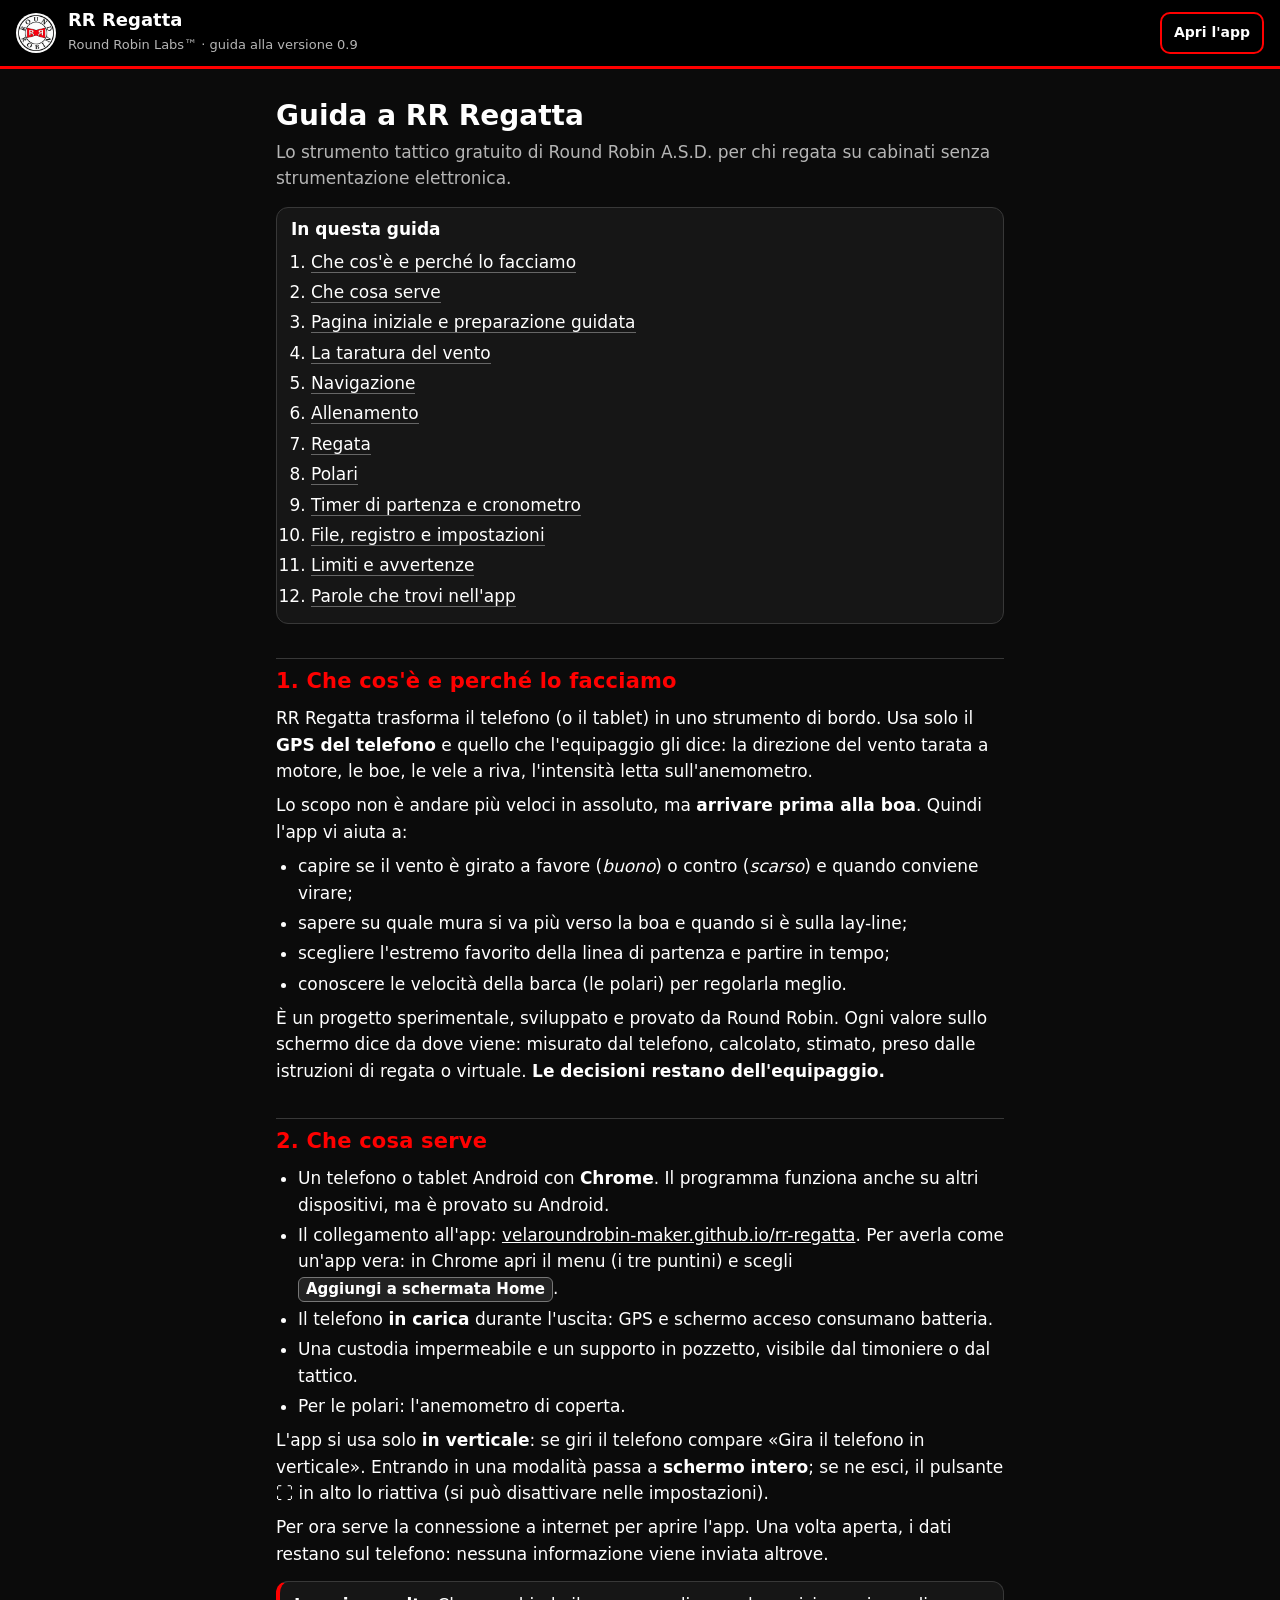
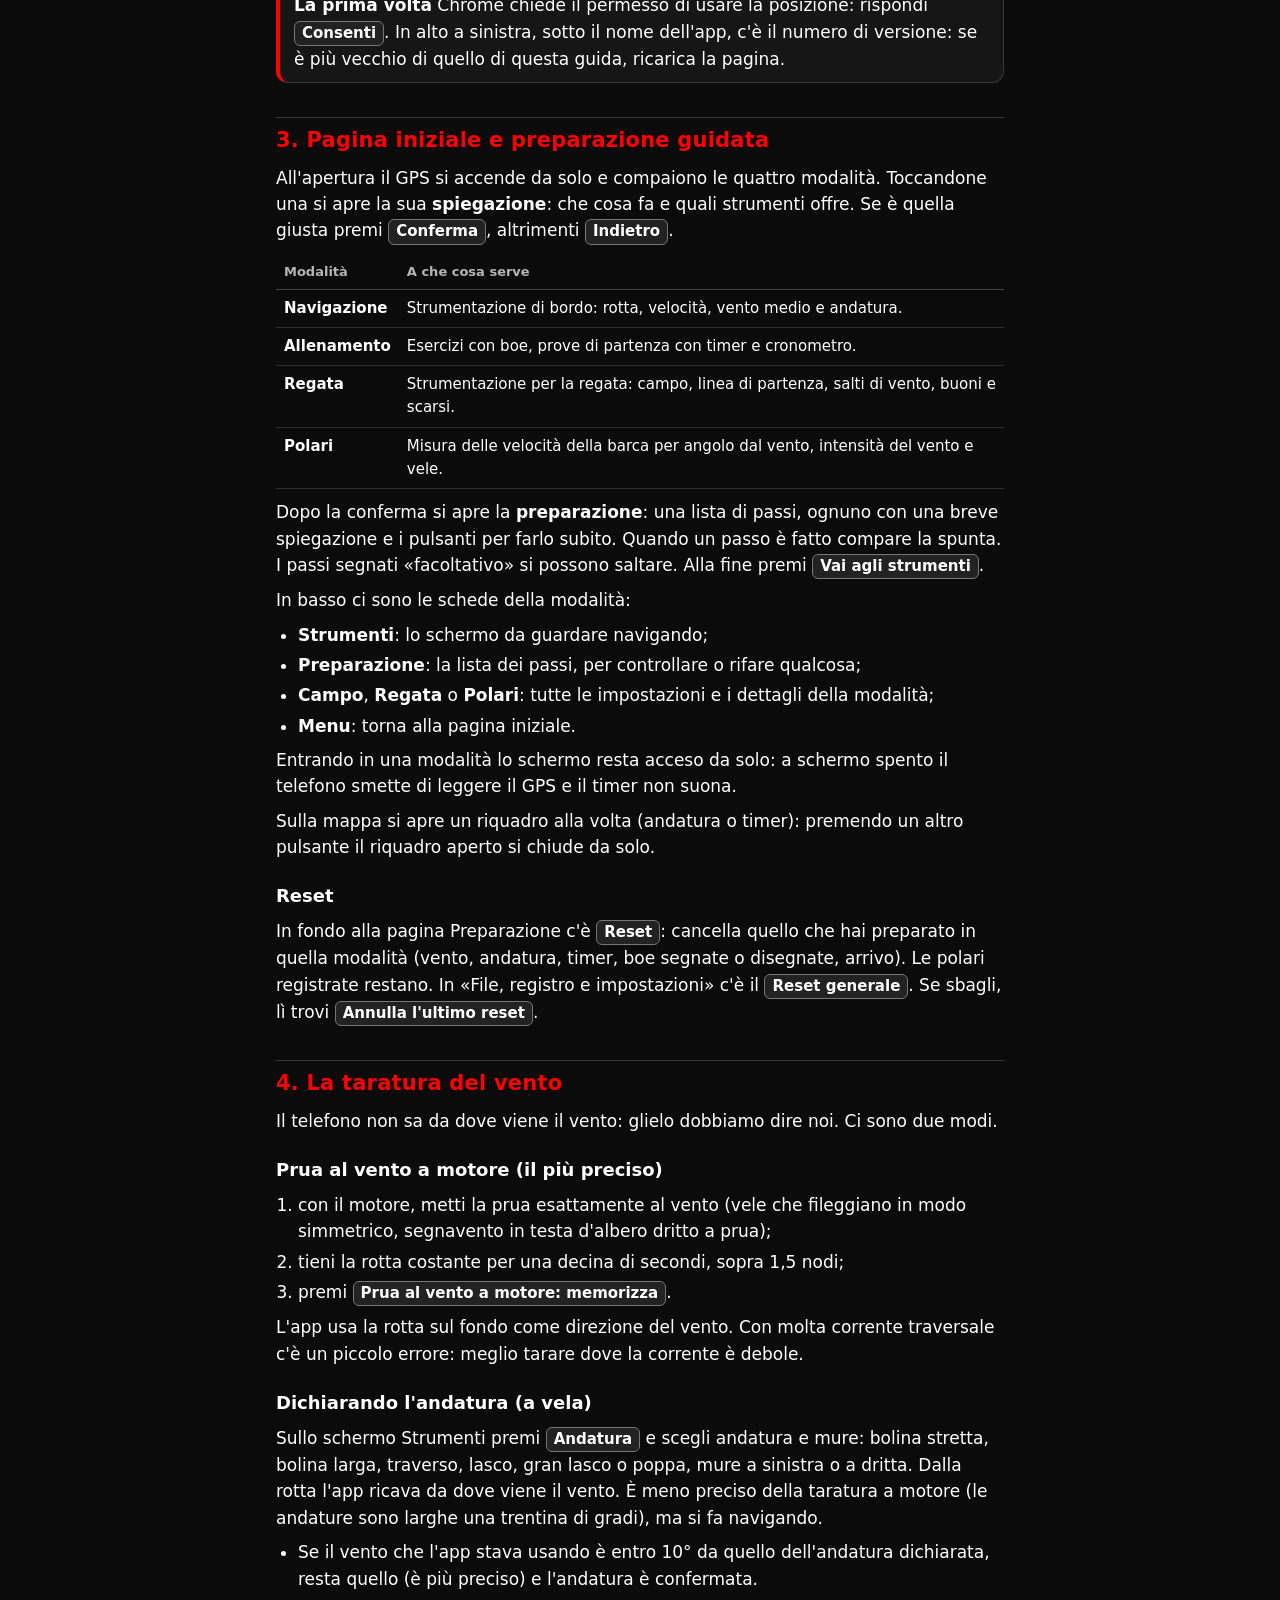
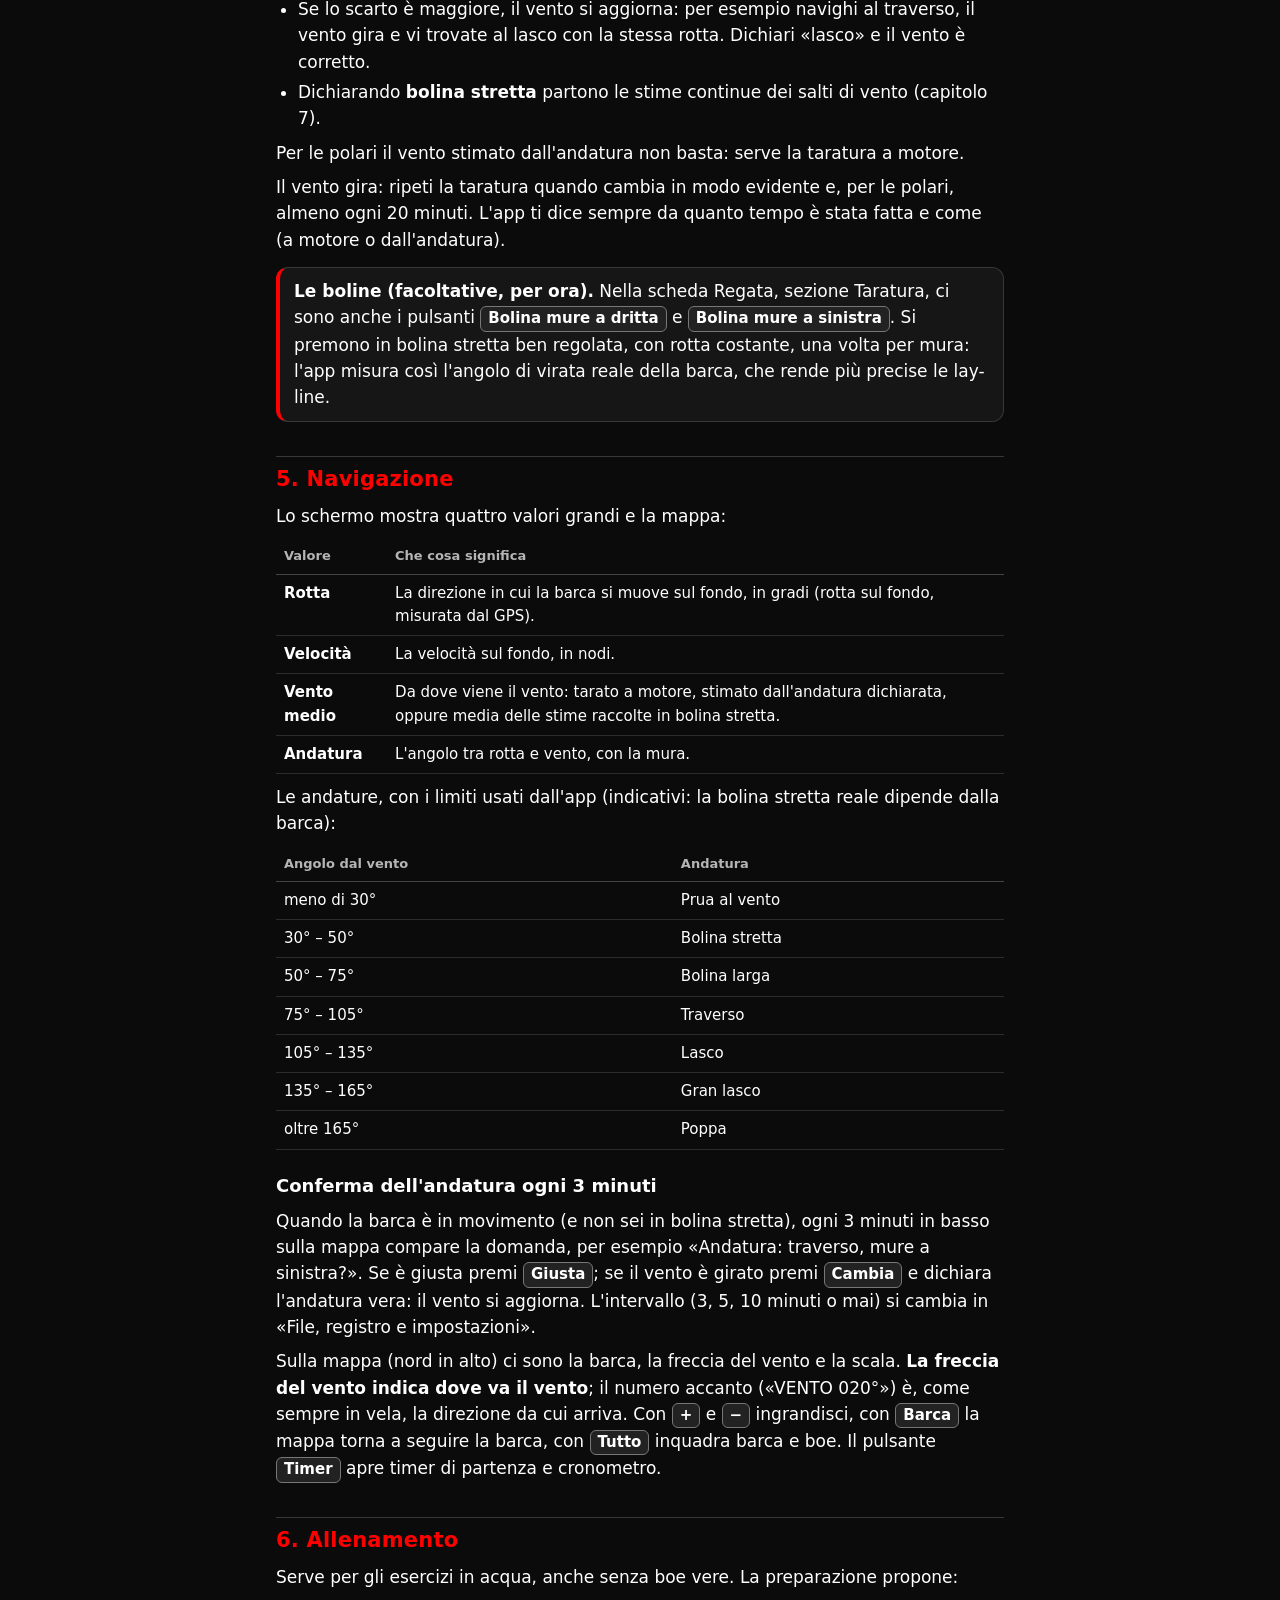
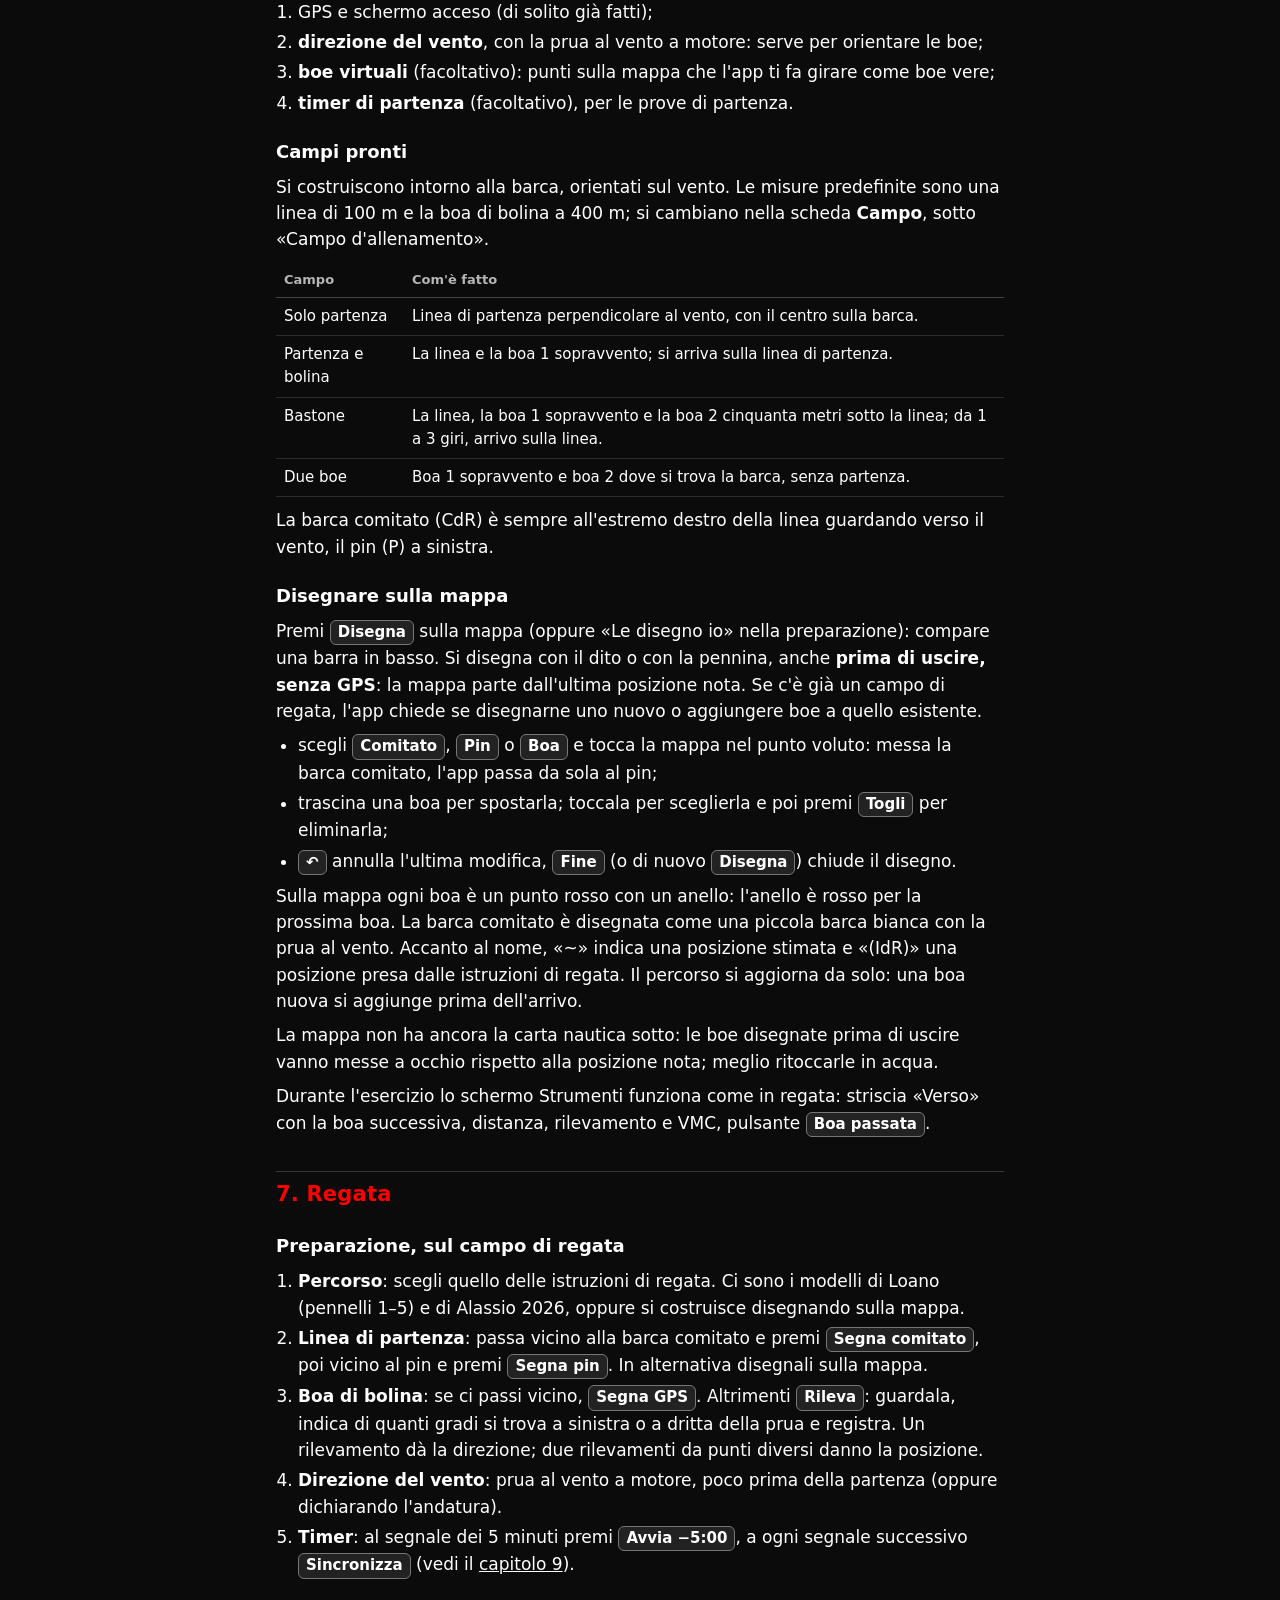
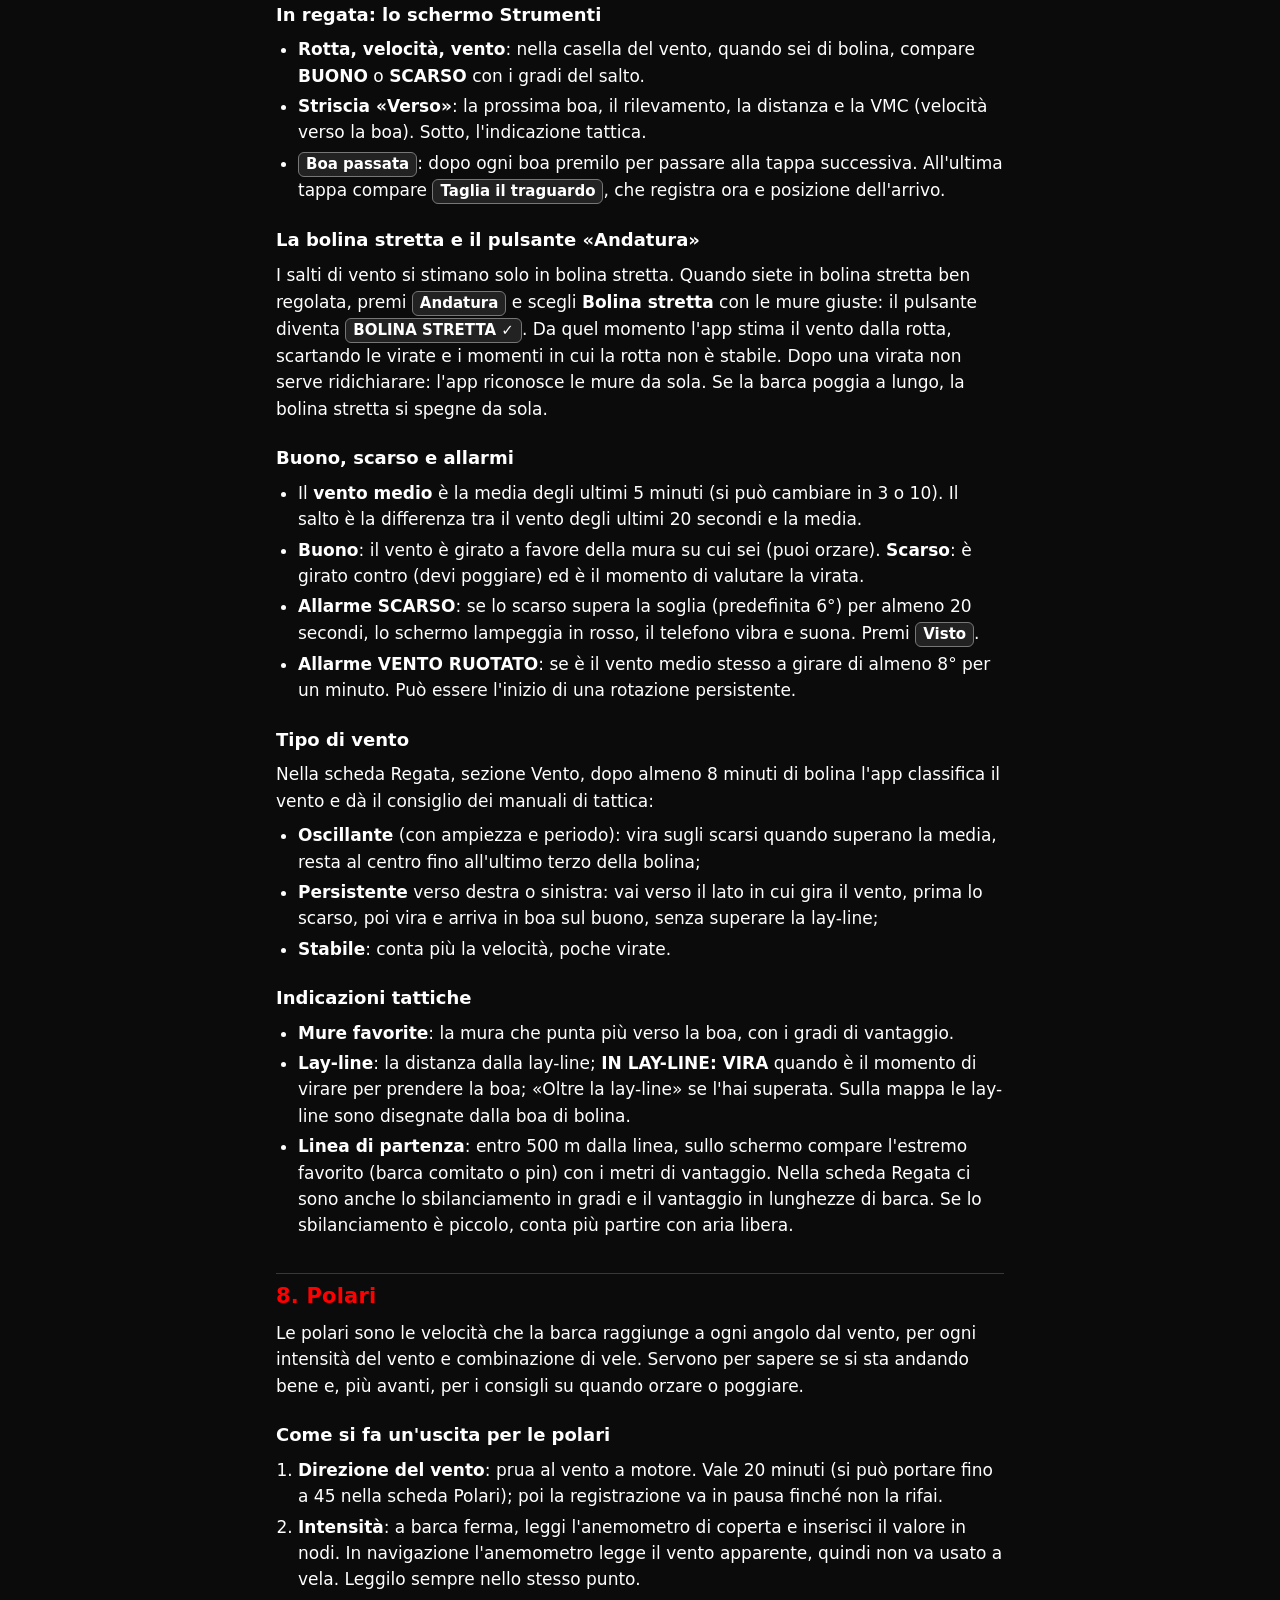
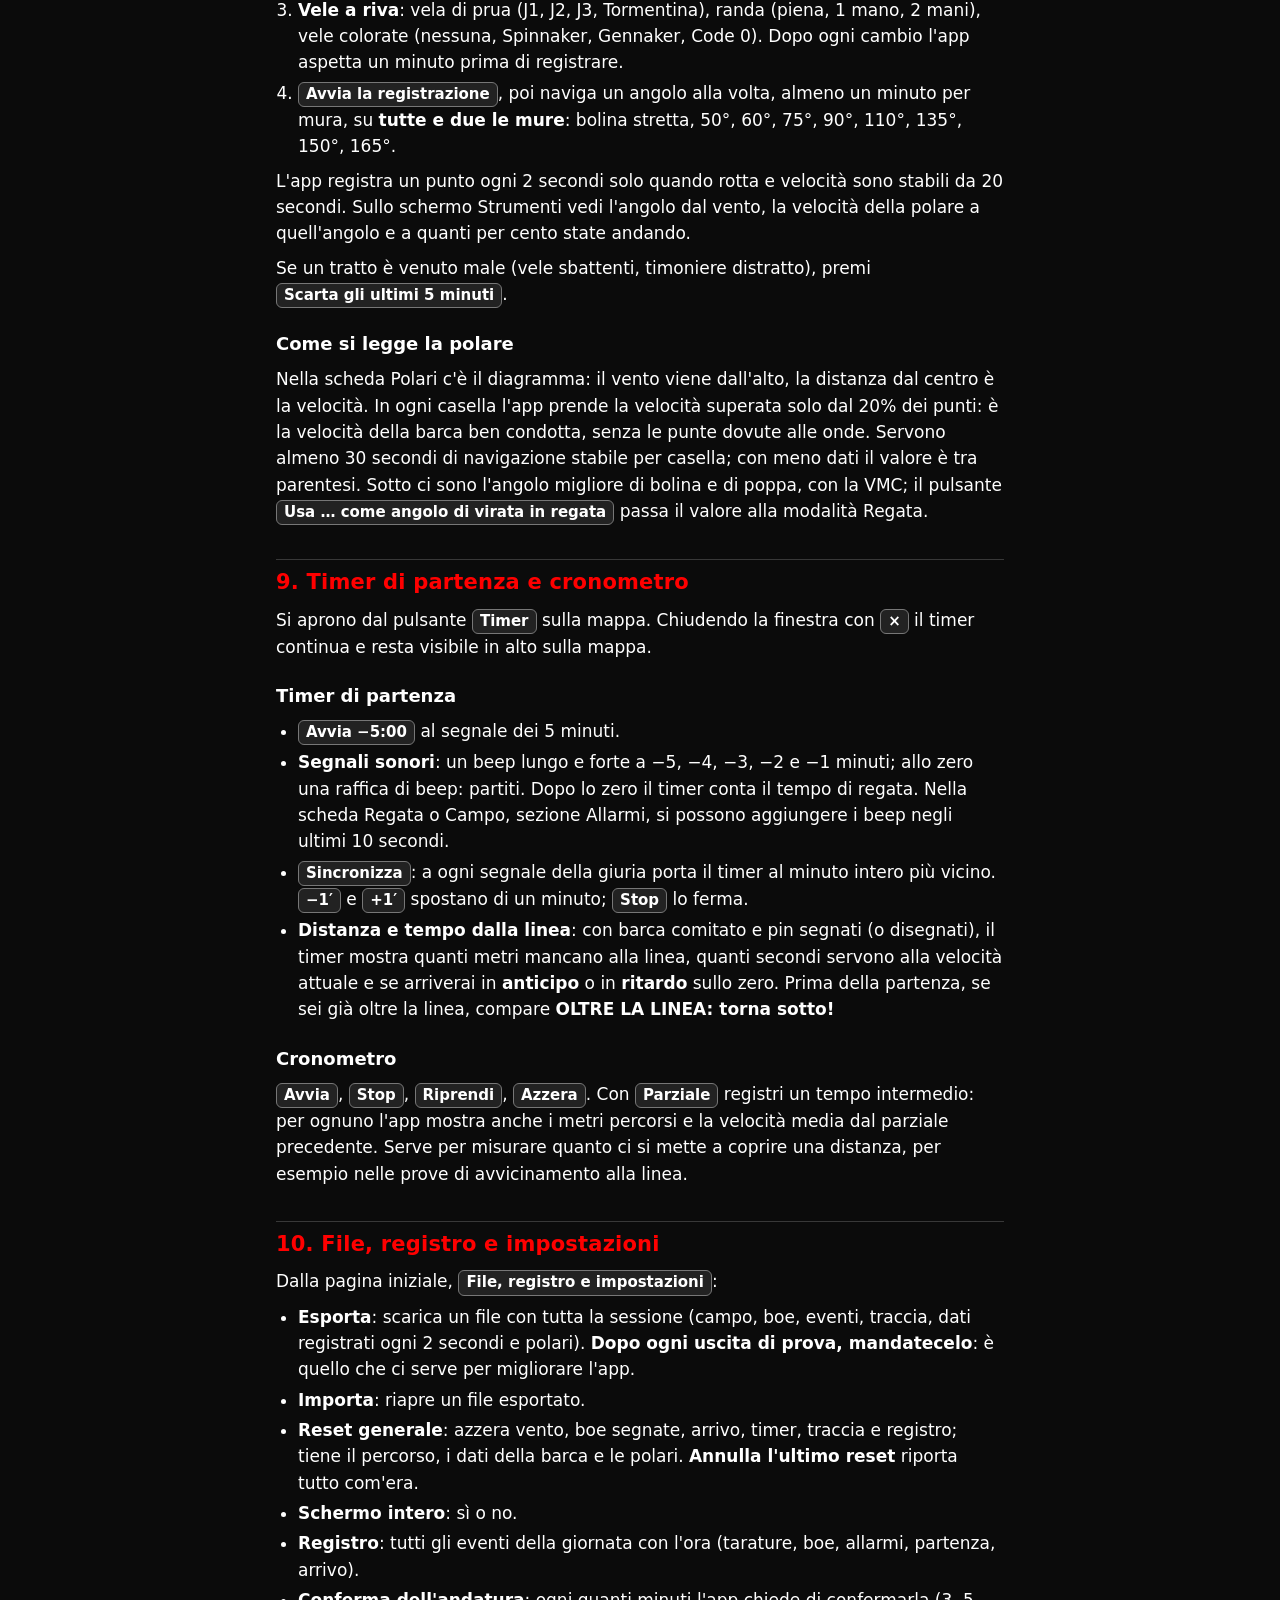
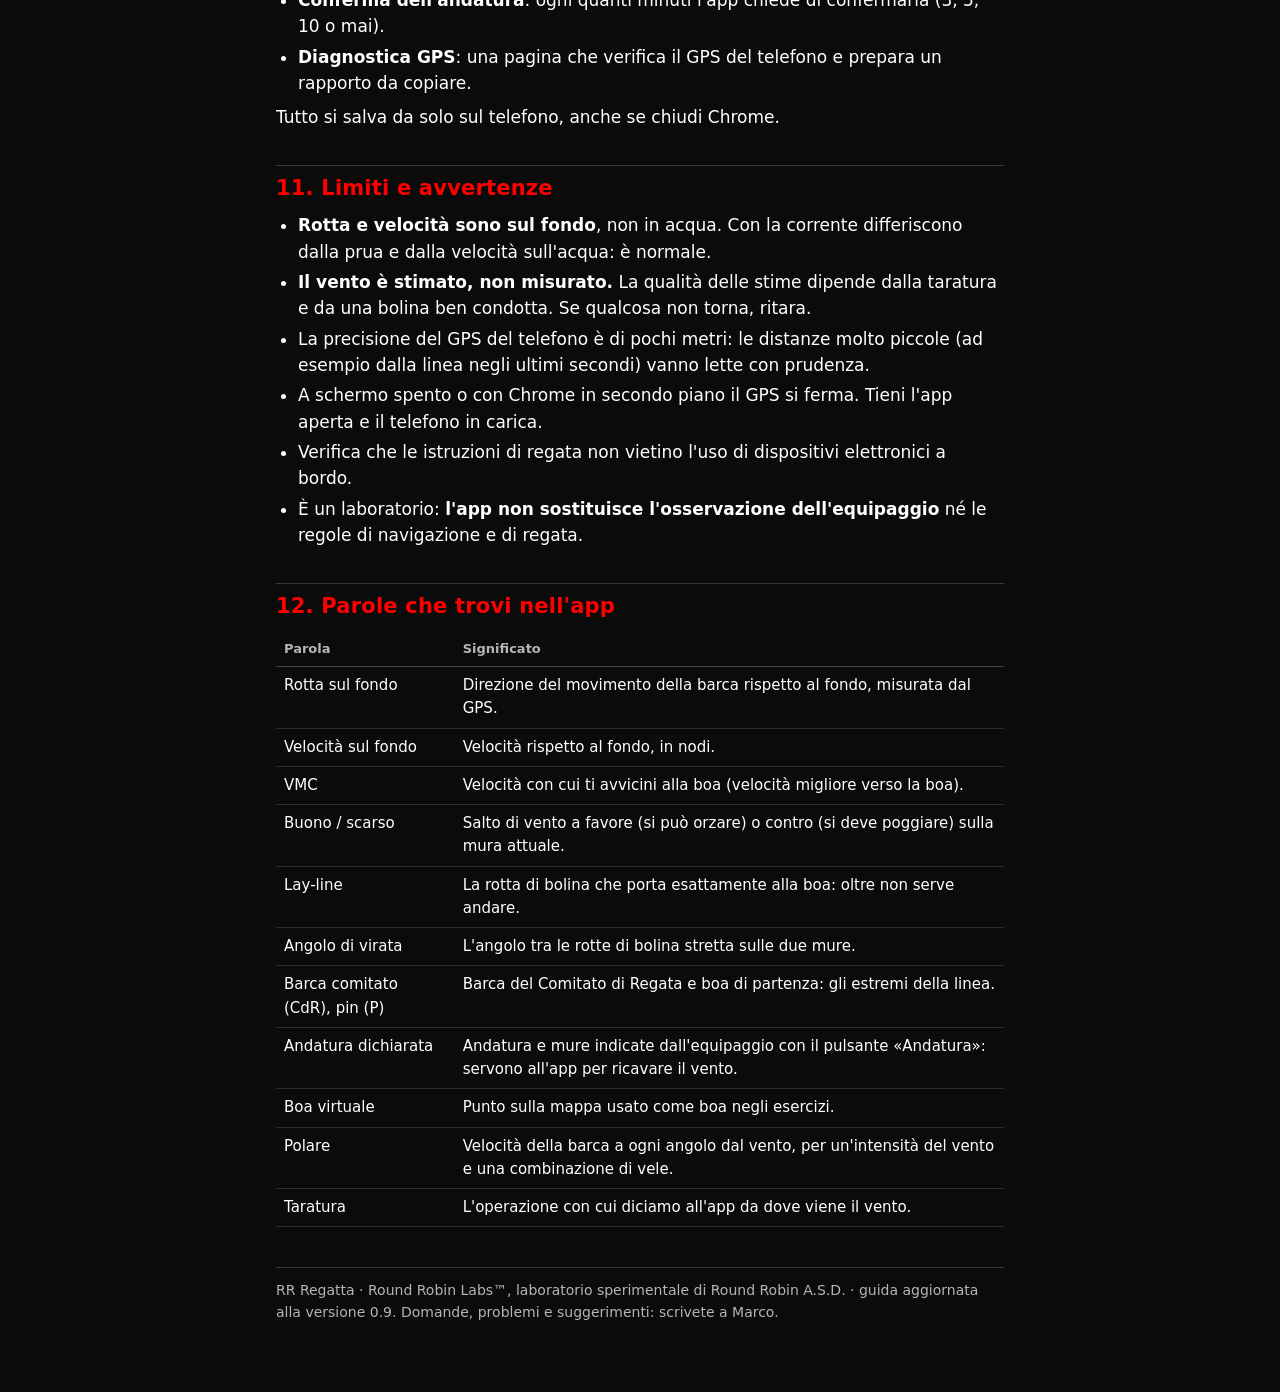
==== commit 5c1a7fd0: "Versione 0.9: reset, schermo intero, solo verticale, Round Robin Labs Reset per modalità e generale " ====
--- a/guida/index.html
+++ b/guida/index.html
@@ -39,7 +39,7 @@
 <body>
 <header>
   <img src="../round-robin-logo.png" alt="Logo Round Robin">
-  <div><strong>RR Regatta</strong><small>Guida all'app · versione 0.8</small></div>
+  <div><strong>RR Regatta</strong><small>Round Robin Labs™ · guida alla versione 0.9</small></div>
   <a href="../">Apri l'app</a>
 </header>
 <main>
@@ -84,6 +84,7 @@
   <li>Una custodia impermeabile e un supporto in pozzetto, visibile dal timoniere o dal tattico.</li>
   <li>Per le polari: l'anemometro di coperta.</li>
 </ul>
+<p>L'app si usa solo <strong>in verticale</strong>: se giri il telefono compare «Gira il telefono in verticale». Entrando in una modalità passa a <strong>schermo intero</strong>; se ne esci, il pulsante ⛶ in alto lo riattiva (si può disattivare nelle impostazioni).</p>
 <p>Per ora serve la connessione a internet per aprire l'app. Una volta aperta, i dati restano sul telefono: nessuna informazione viene inviata altrove.</p>
 <div class="riquadro">
   <p><strong>La prima volta</strong> Chrome chiede il permesso di usare la posizione: rispondi <b class="tasto">Consenti</b>. In alto a sinistra, sotto il nome dell'app, c'è il numero di versione: se è più vecchio di quello di questa guida, ricarica la pagina.</p>
@@ -107,6 +108,9 @@
   <li><strong>Menu</strong>: torna alla pagina iniziale.</li>
 </ul>
 <p>Entrando in una modalità lo schermo resta acceso da solo: a schermo spento il telefono smette di leggere il GPS e il timer non suona.</p>
+<p>Sulla mappa si apre un riquadro alla volta (andatura o timer): premendo un altro pulsante il riquadro aperto si chiude da solo.</p>
+<h3>Reset</h3>
+<p>In fondo alla pagina Preparazione c'è <b class="tasto">Reset</b>: cancella quello che hai preparato in quella modalità (vento, andatura, timer, boe segnate o disegnate, arrivo). Le polari registrate restano. In «File, registro e impostazioni» c'è il <b class="tasto">Reset generale</b>. Se sbagli, lì trovi <b class="tasto">Annulla l'ultimo reset</b>.</p>
 
 <h2 id="taratura">4. La taratura del vento</h2>
 <p>Il telefono non sa da dove viene il vento: glielo dobbiamo dire noi. Ci sono due modi.</p>
@@ -252,7 +256,8 @@
 <ul>
   <li><strong>Esporta</strong>: scarica un file con tutta la sessione (campo, boe, eventi, traccia, dati registrati ogni 2 secondi e polari). <strong>Dopo ogni uscita di prova, mandatecelo</strong>: è quello che ci serve per migliorare l'app.</li>
   <li><strong>Importa</strong>: riapre un file esportato.</li>
-  <li><strong>Nuova sessione</strong>: azzera boe rilevate, arrivo, traccia, registro e taratura del vento; tiene il campo, i dati della barca e le polari.</li>
+  <li><strong>Reset generale</strong>: azzera vento, boe segnate, arrivo, timer, traccia e registro; tiene il percorso, i dati della barca e le polari. <strong>Annulla l'ultimo reset</strong> riporta tutto com'era.</li>
+  <li><strong>Schermo intero</strong>: sì o no.</li>
   <li><strong>Registro</strong>: tutti gli eventi della giornata con l'ora (tarature, boe, allarmi, partenza, arrivo).</li>
   <li><strong>Conferma dell'andatura</strong>: ogni quanti minuti l'app chiede di confermarla (3, 5, 10 o mai).</li>
   <li><strong>Diagnostica GPS</strong>: una pagina che verifica il GPS del telefono e prepara un rapporto da copiare.</li>
@@ -285,7 +290,7 @@
   <tr><td>Taratura</td><td>L'operazione con cui diciamo all'app da dove viene il vento.</td></tr>
 </table>
 
-<p class="piede">RR Regatta · laboratorio sperimentale di Round Robin A.S.D. · guida aggiornata alla versione 0.8. Domande, problemi e suggerimenti: scrivete a Marco.</p>
+<p class="piede">RR Regatta · Round Robin Labs™, laboratorio sperimentale di Round Robin A.S.D. · guida aggiornata alla versione 0.9. Domande, problemi e suggerimenti: scrivete a Marco.</p>
 </main>
 </body>
 </html>
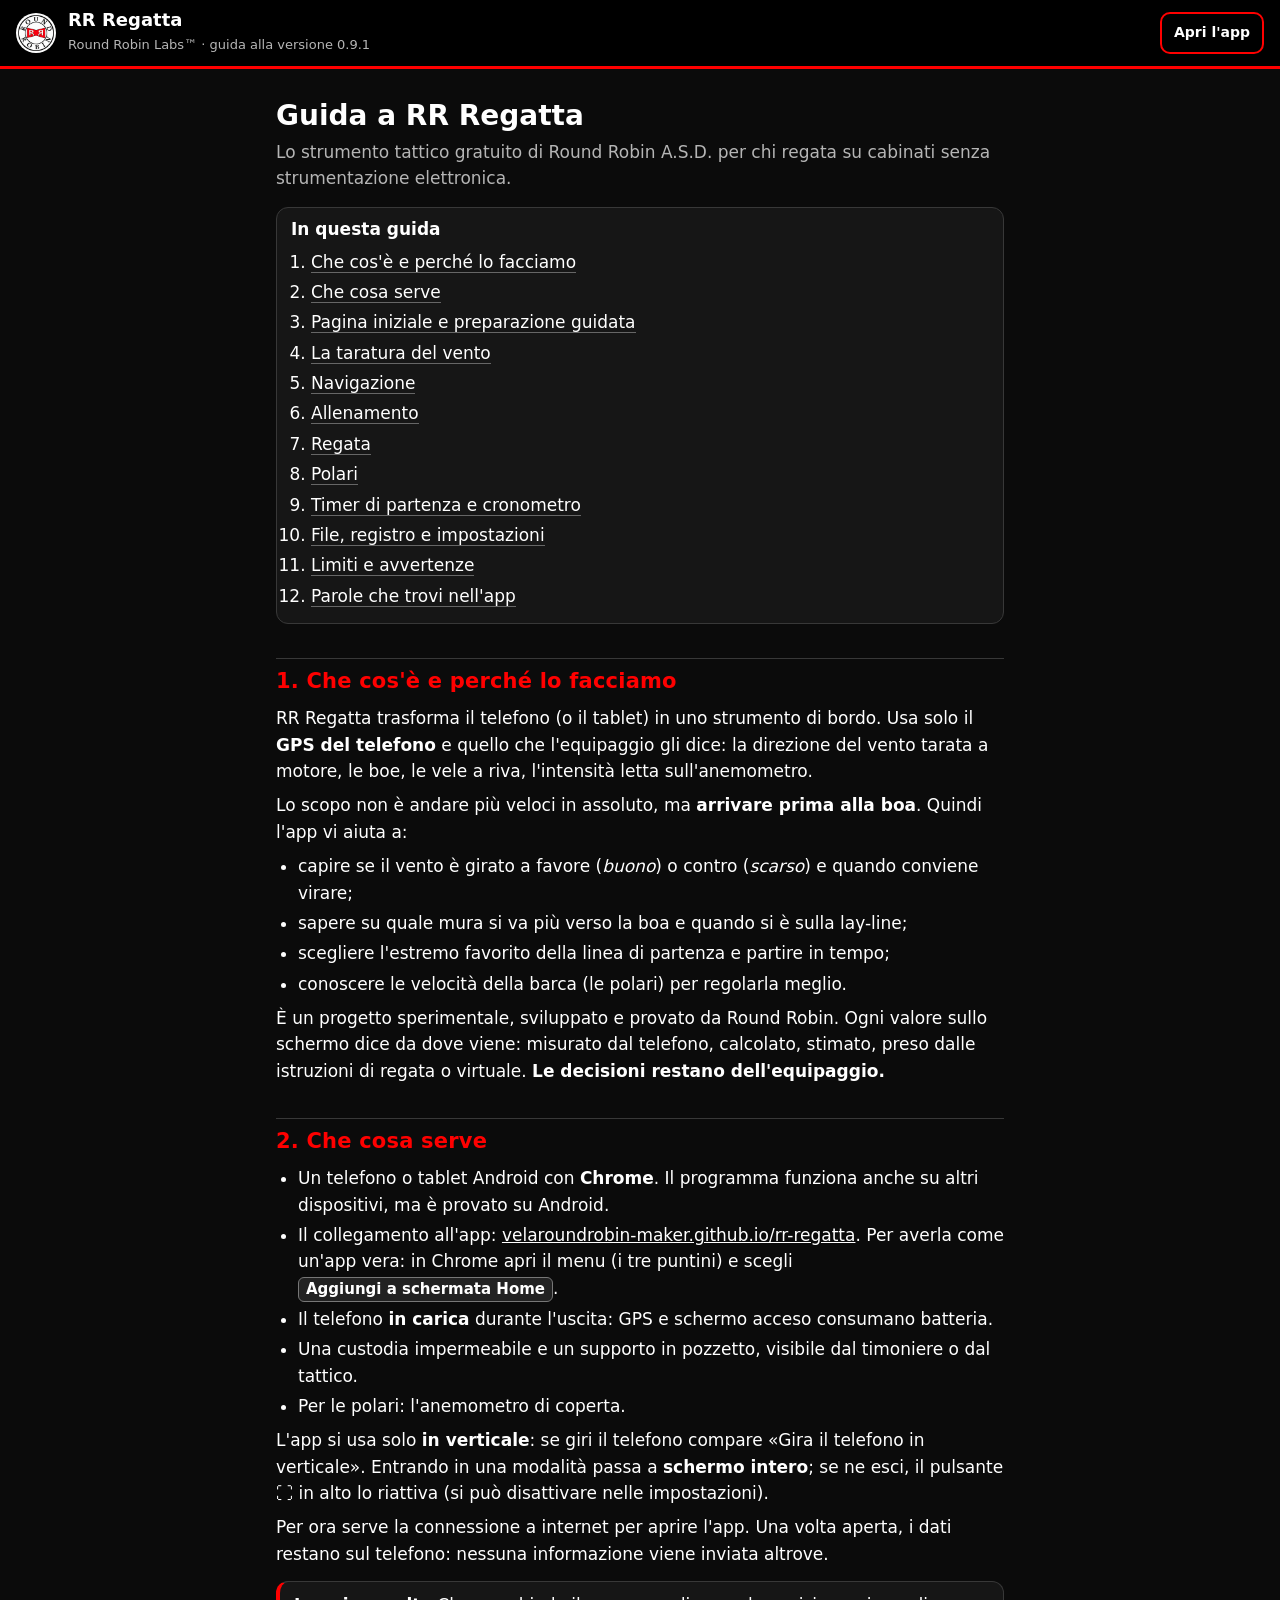
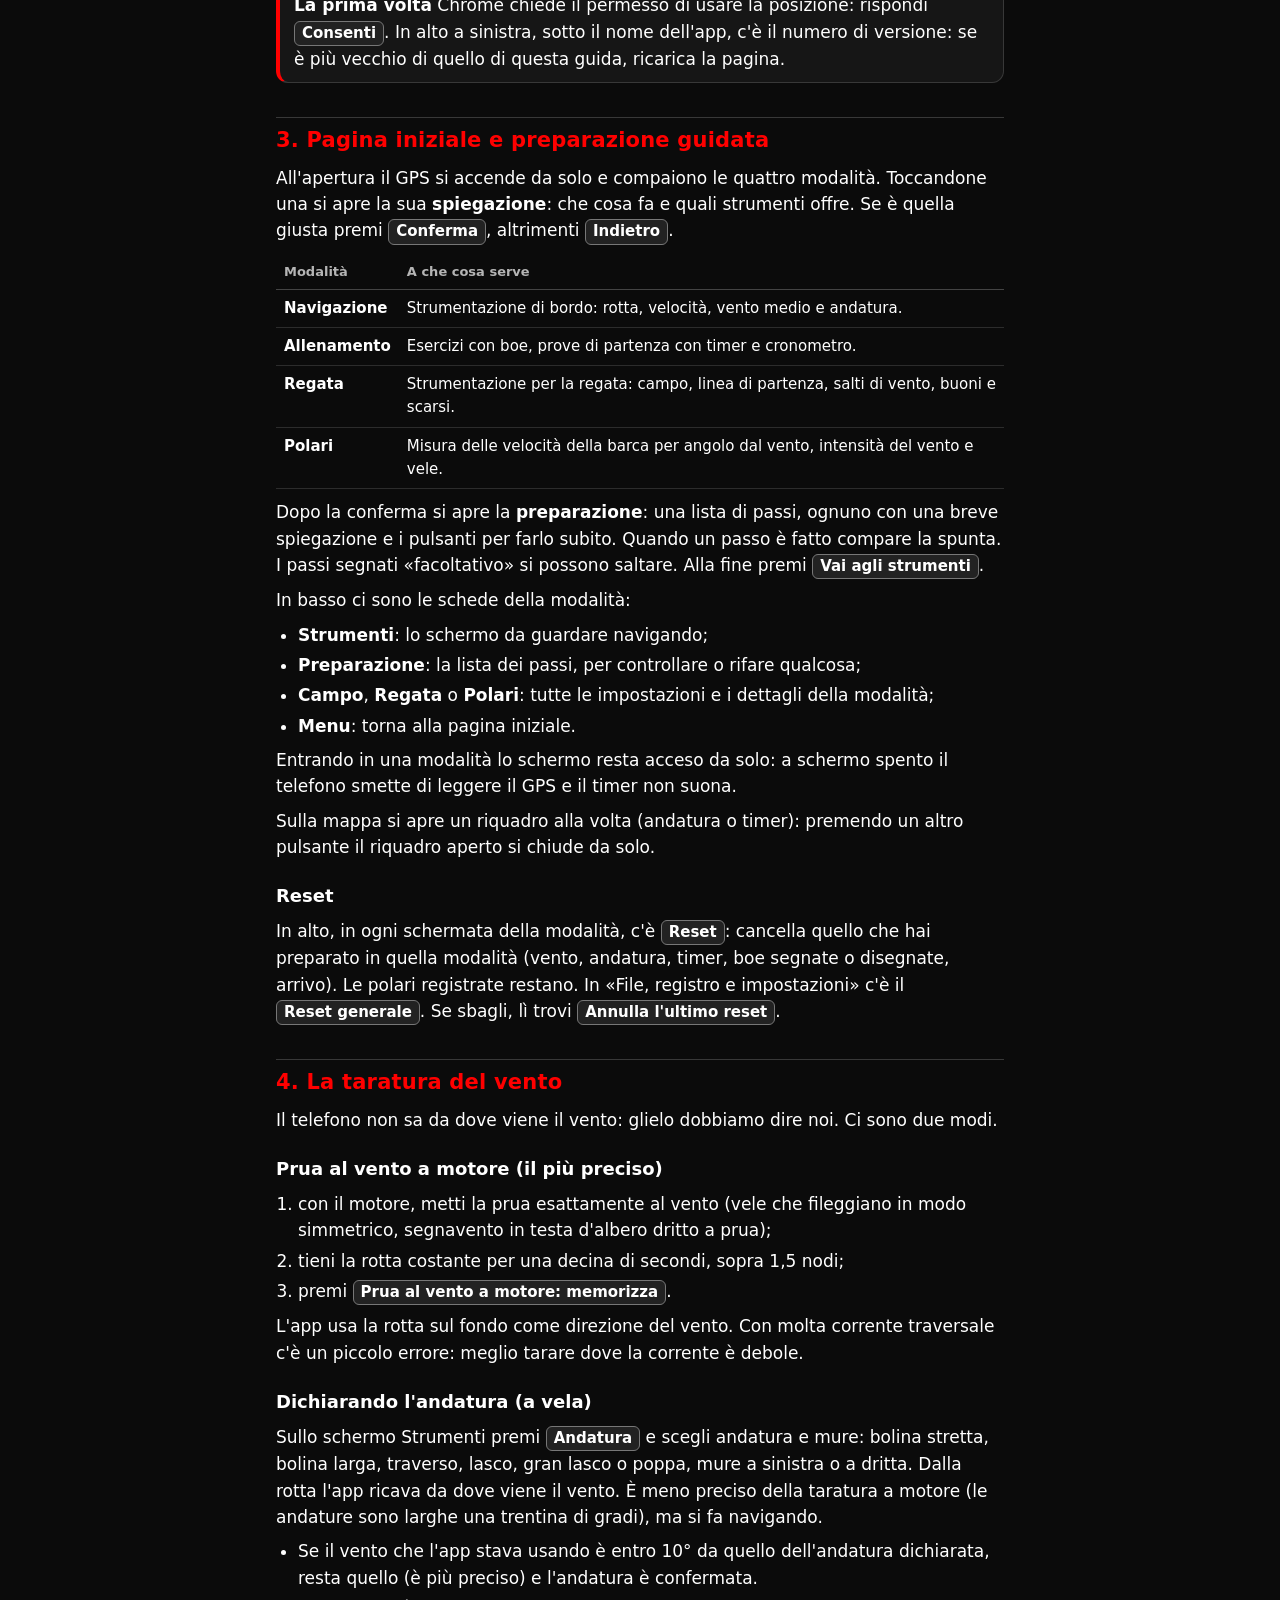
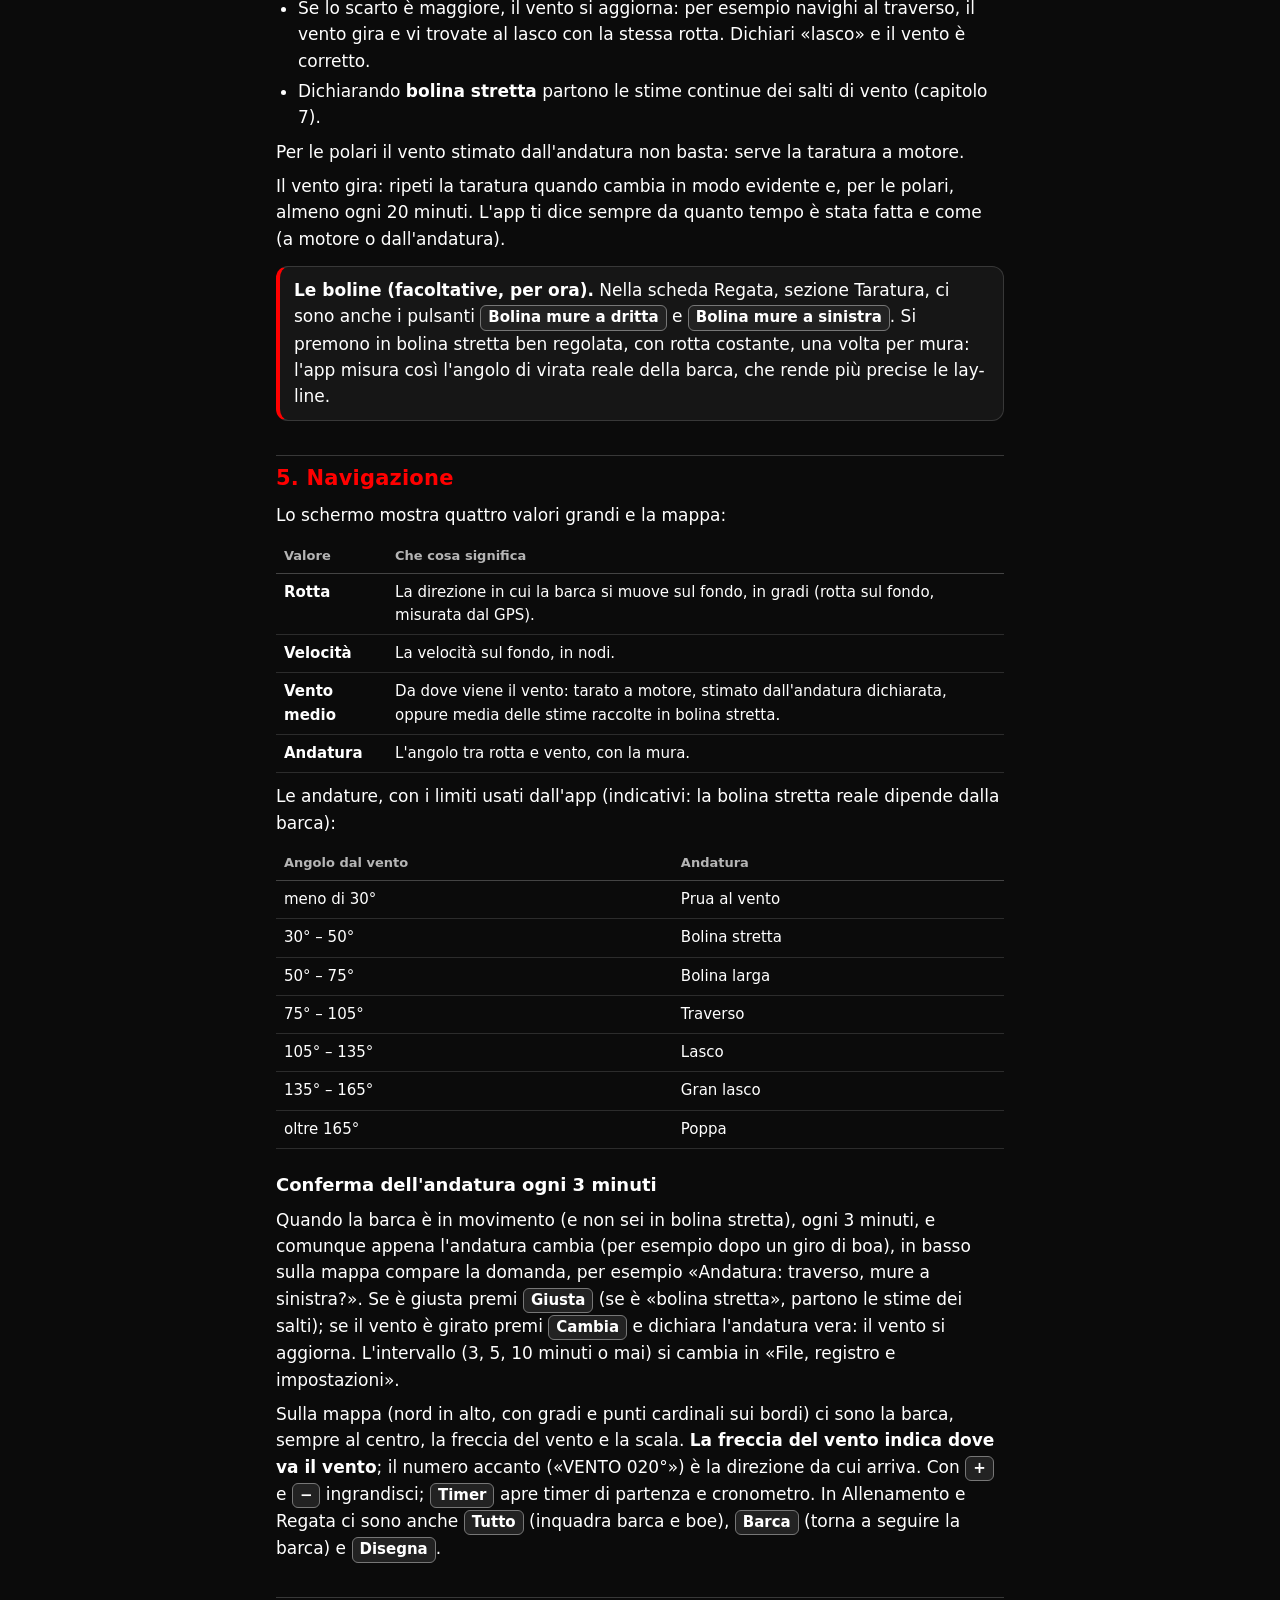
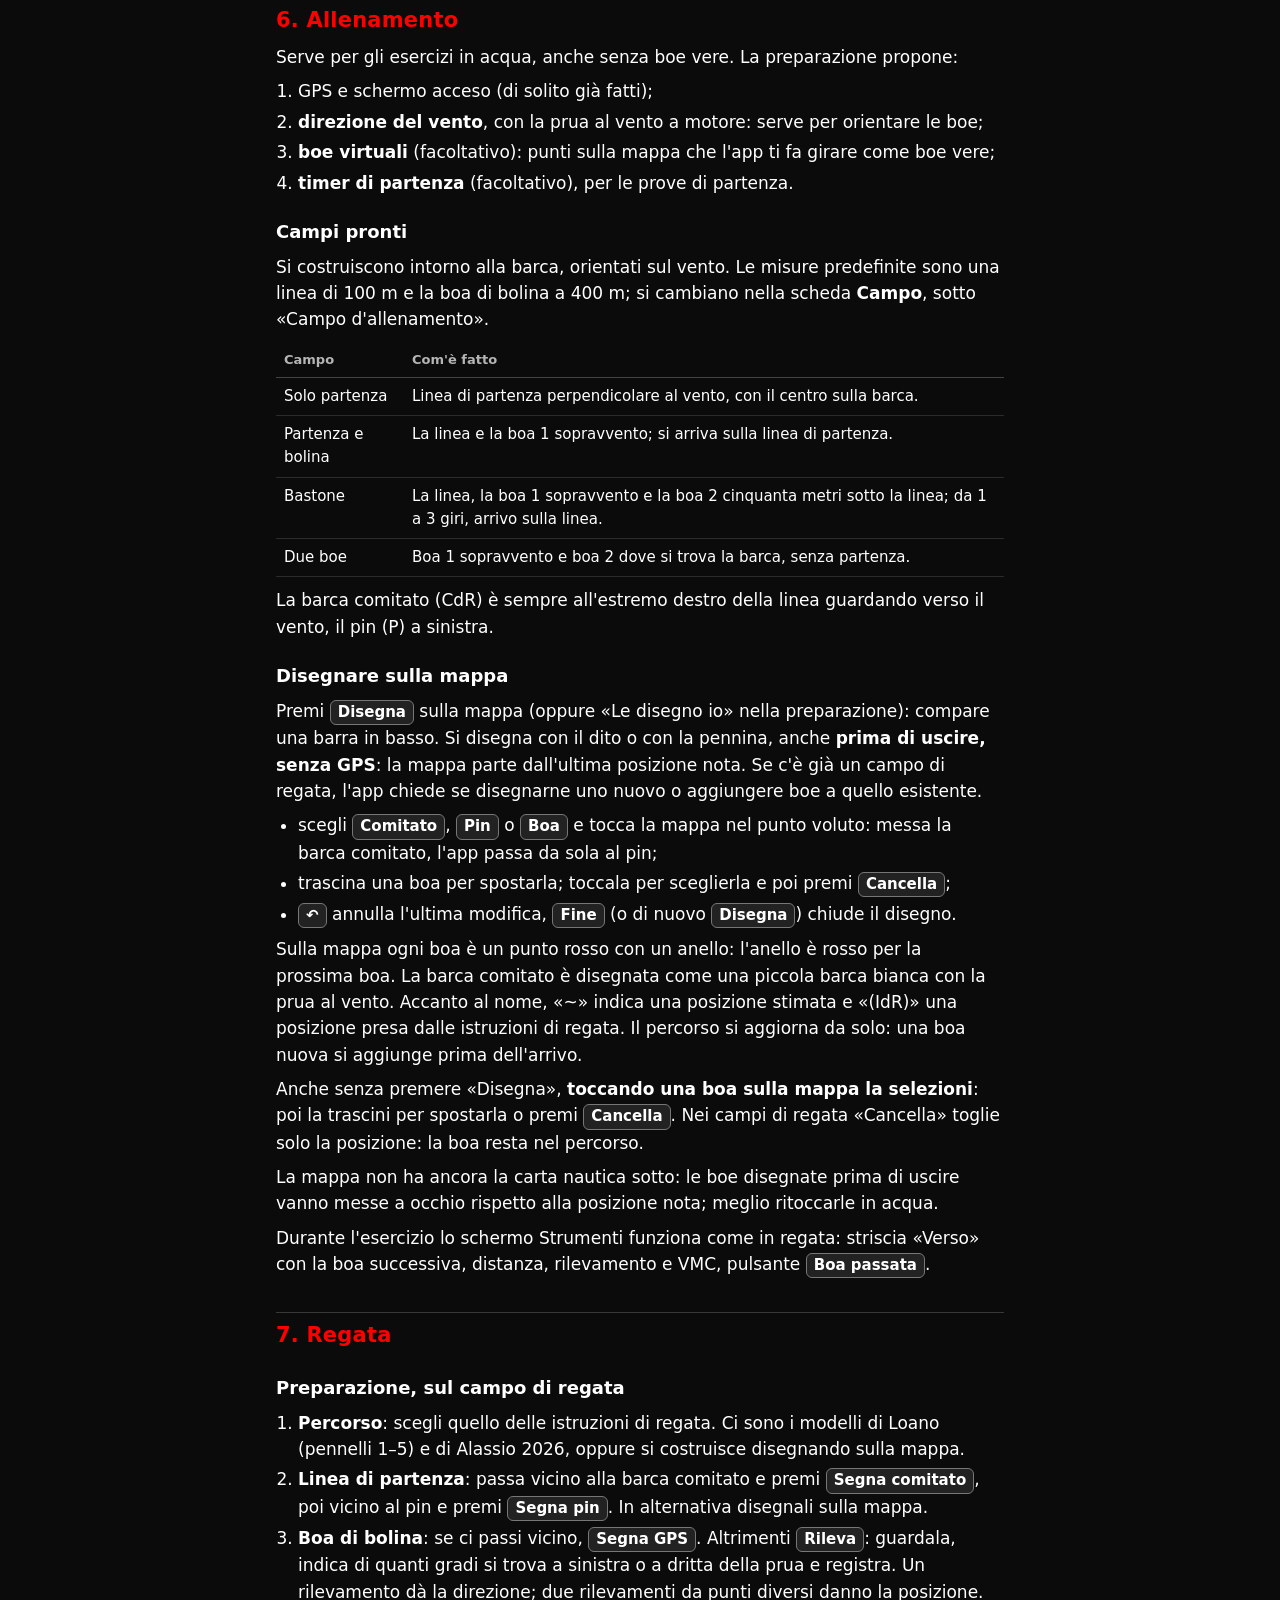
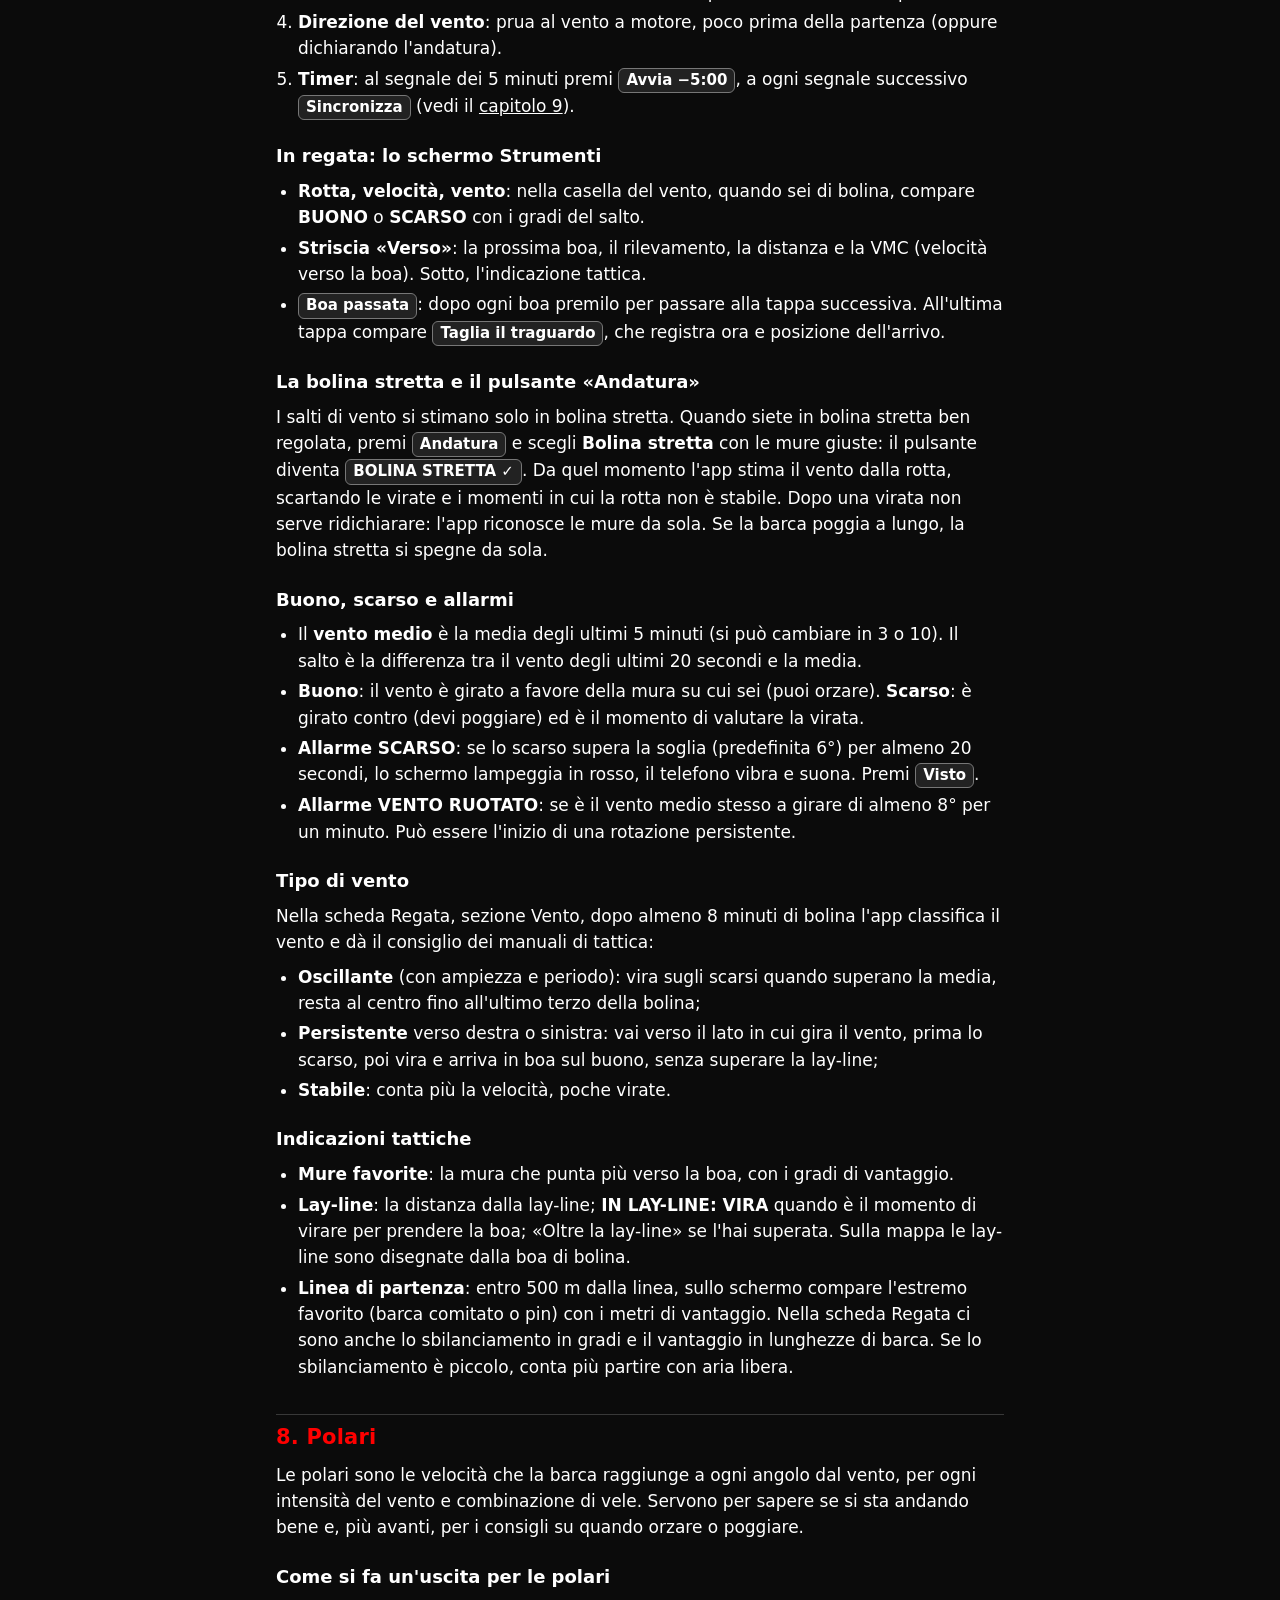
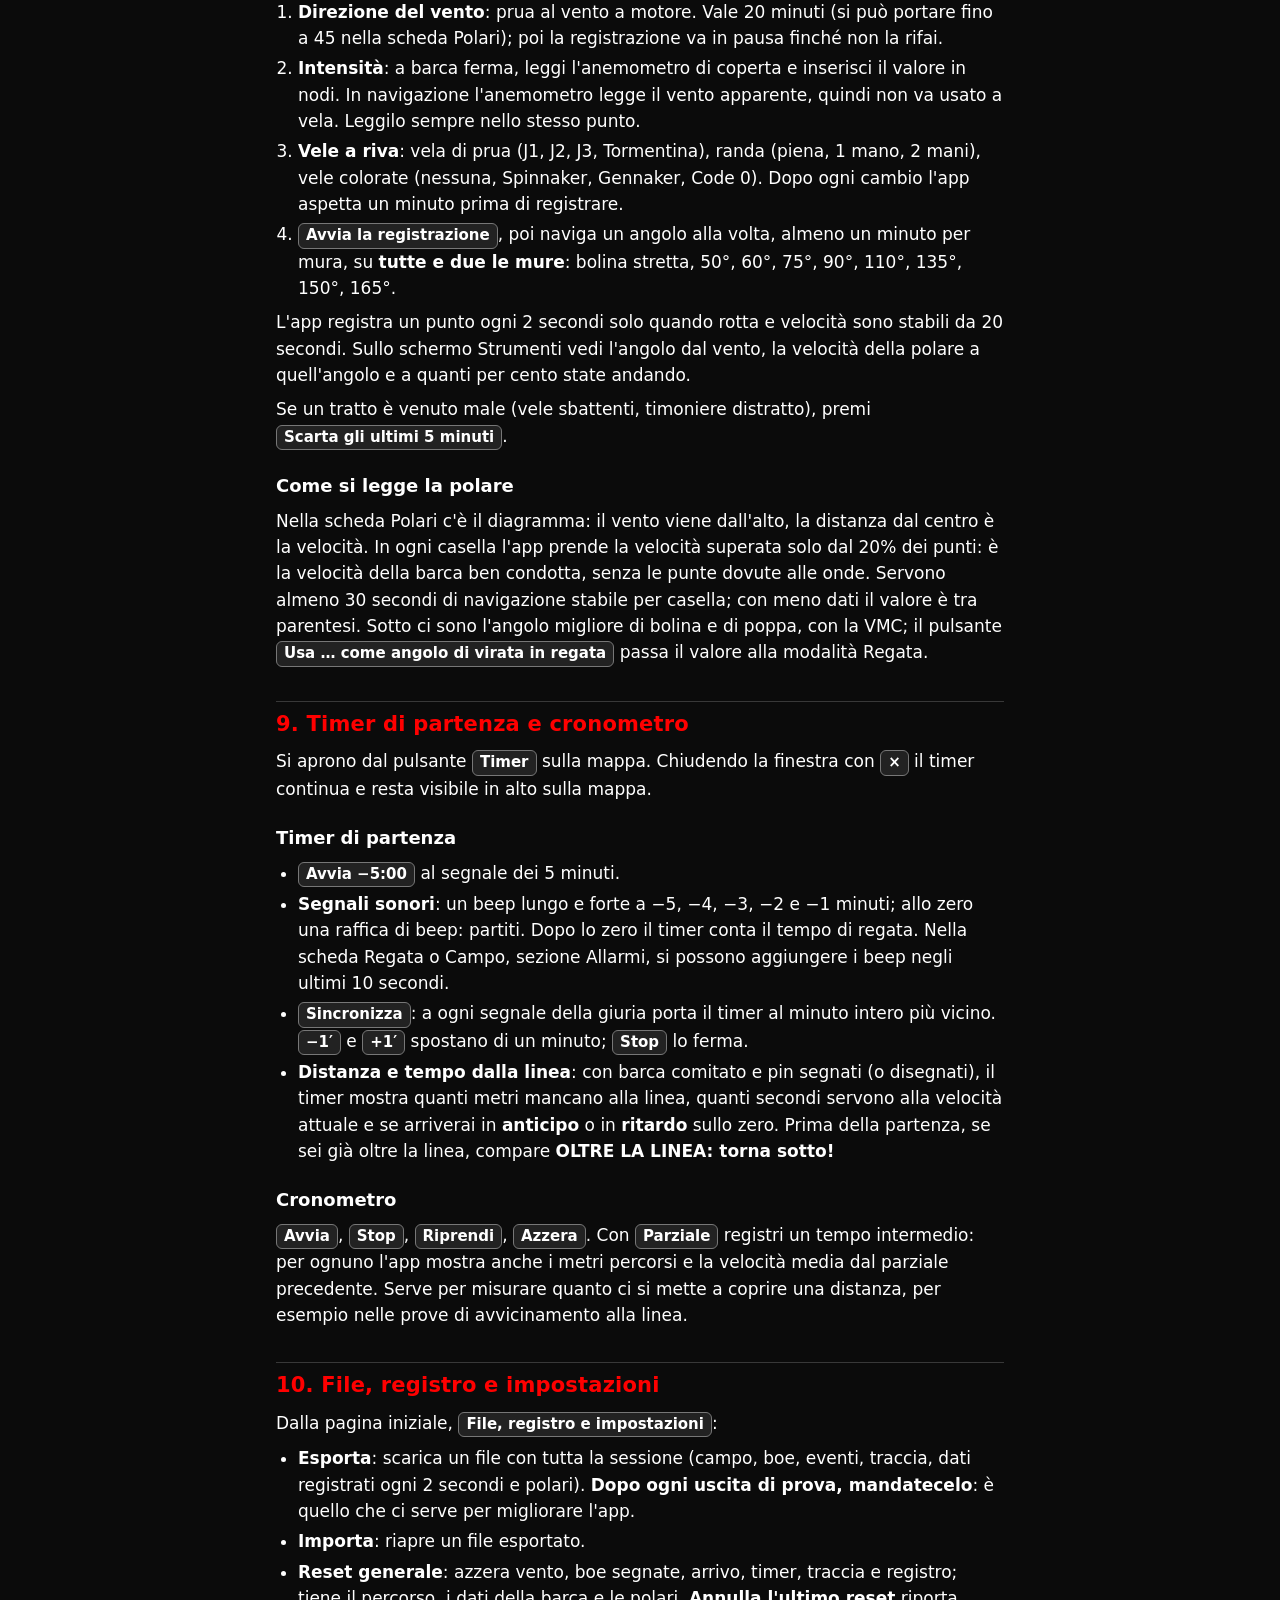
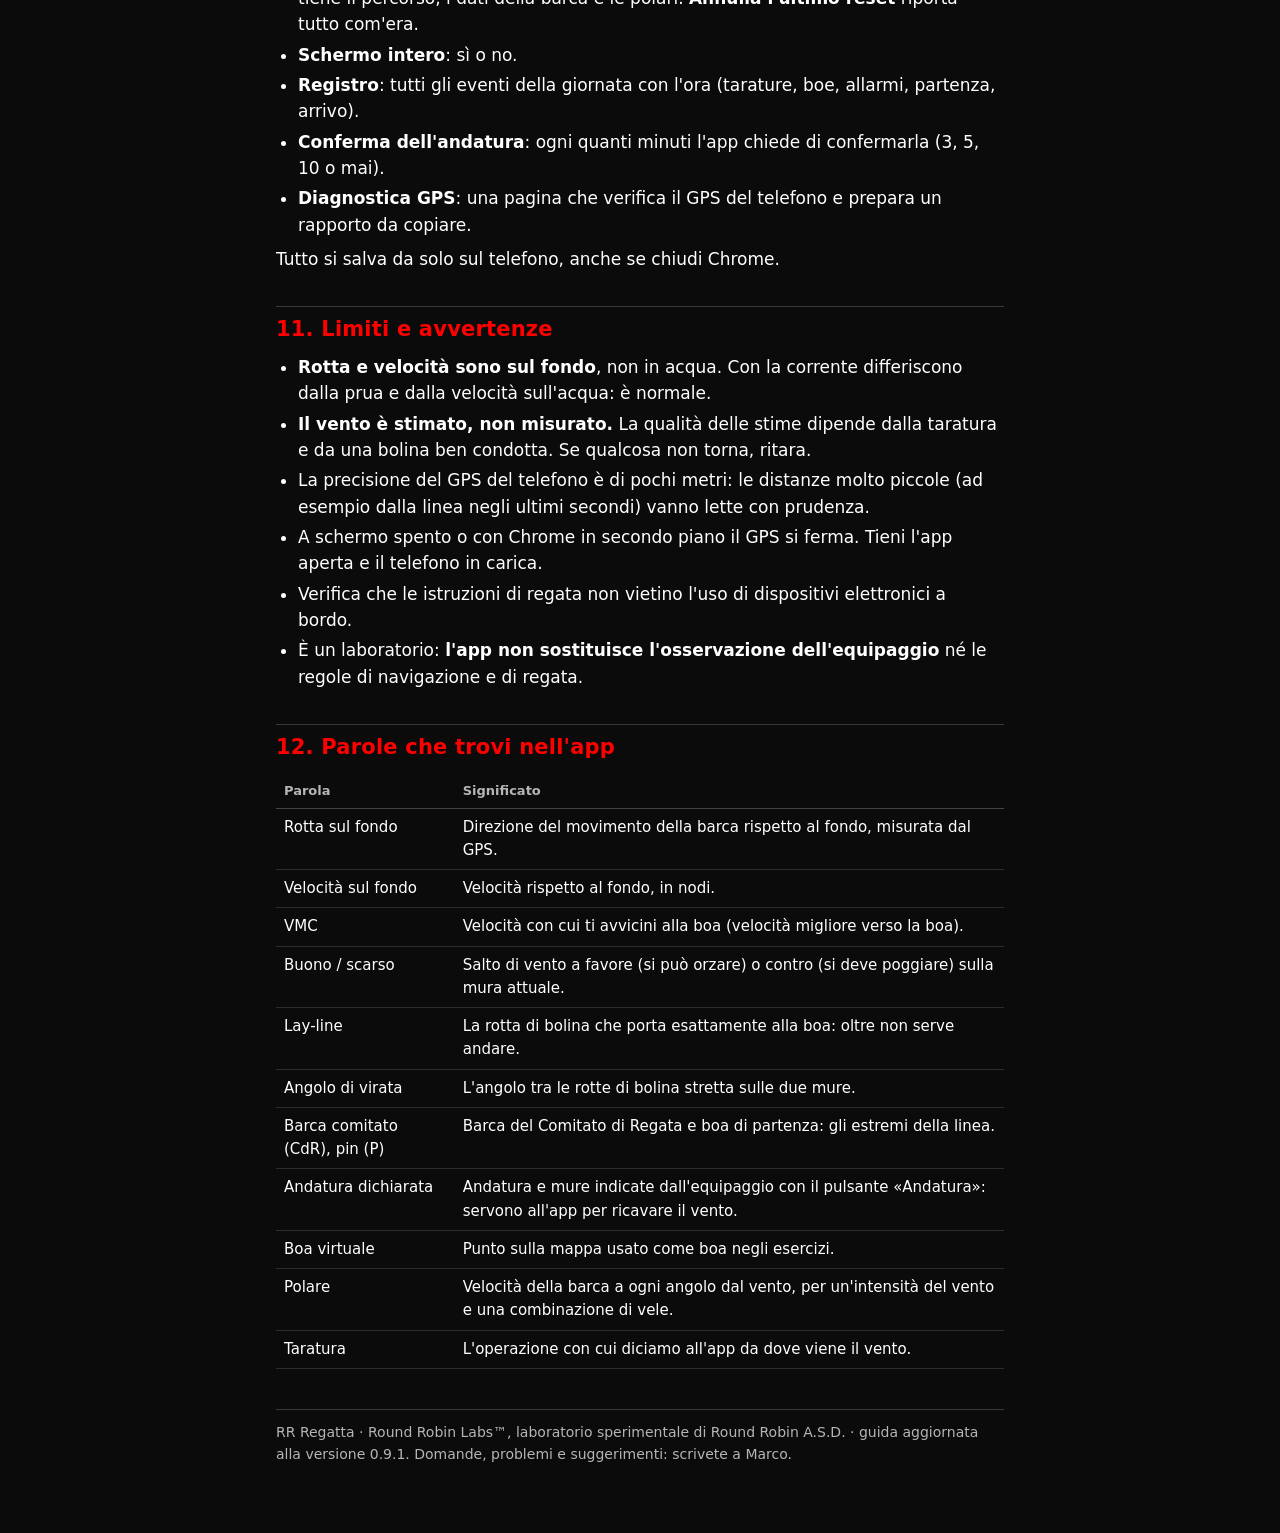
==== commit 51ce0b1c: "Versione 0.9.1: Reset in alto, boe selezionabili col tocco, bussola sui bordi Reset nell'intestazion" ====
--- a/guida/index.html
+++ b/guida/index.html
@@ -39,7 +39,7 @@
 <body>
 <header>
   <img src="../round-robin-logo.png" alt="Logo Round Robin">
-  <div><strong>RR Regatta</strong><small>Round Robin Labs™ · guida alla versione 0.9</small></div>
+  <div><strong>RR Regatta</strong><small>Round Robin Labs™ · guida alla versione 0.9.1</small></div>
   <a href="../">Apri l'app</a>
 </header>
 <main>
@@ -110,7 +110,7 @@
 <p>Entrando in una modalità lo schermo resta acceso da solo: a schermo spento il telefono smette di leggere il GPS e il timer non suona.</p>
 <p>Sulla mappa si apre un riquadro alla volta (andatura o timer): premendo un altro pulsante il riquadro aperto si chiude da solo.</p>
 <h3>Reset</h3>
-<p>In fondo alla pagina Preparazione c'è <b class="tasto">Reset</b>: cancella quello che hai preparato in quella modalità (vento, andatura, timer, boe segnate o disegnate, arrivo). Le polari registrate restano. In «File, registro e impostazioni» c'è il <b class="tasto">Reset generale</b>. Se sbagli, lì trovi <b class="tasto">Annulla l'ultimo reset</b>.</p>
+<p>In alto, in ogni schermata della modalità, c'è <b class="tasto">Reset</b>: cancella quello che hai preparato in quella modalità (vento, andatura, timer, boe segnate o disegnate, arrivo). Le polari registrate restano. In «File, registro e impostazioni» c'è il <b class="tasto">Reset generale</b>. Se sbagli, lì trovi <b class="tasto">Annulla l'ultimo reset</b>.</p>
 
 <h2 id="taratura">4. La taratura del vento</h2>
 <p>Il telefono non sa da dove viene il vento: glielo dobbiamo dire noi. Ci sono due modi.</p>
@@ -155,8 +155,8 @@
   <tr><td>oltre 165°</td><td>Poppa</td></tr>
 </table>
 <h3>Conferma dell'andatura ogni 3 minuti</h3>
-<p>Quando la barca è in movimento (e non sei in bolina stretta), ogni 3 minuti in basso sulla mappa compare la domanda, per esempio «Andatura: traverso, mure a sinistra?». Se è giusta premi <b class="tasto">Giusta</b>; se il vento è girato premi <b class="tasto">Cambia</b> e dichiara l'andatura vera: il vento si aggiorna. L'intervallo (3, 5, 10 minuti o mai) si cambia in «File, registro e impostazioni».</p>
-<p>Sulla mappa (nord in alto) ci sono la barca, la freccia del vento e la scala. <strong>La freccia del vento indica dove va il vento</strong>; il numero accanto («VENTO 020°») è, come sempre in vela, la direzione da cui arriva. Con <b class="tasto">+</b> e <b class="tasto">−</b> ingrandisci, con <b class="tasto">Barca</b> la mappa torna a seguire la barca, con <b class="tasto">Tutto</b> inquadra barca e boe. Il pulsante <b class="tasto">Timer</b> apre timer di partenza e cronometro.</p>
+<p>Quando la barca è in movimento (e non sei in bolina stretta), ogni 3 minuti, e comunque appena l'andatura cambia (per esempio dopo un giro di boa), in basso sulla mappa compare la domanda, per esempio «Andatura: traverso, mure a sinistra?». Se è giusta premi <b class="tasto">Giusta</b> (se è «bolina stretta», partono le stime dei salti); se il vento è girato premi <b class="tasto">Cambia</b> e dichiara l'andatura vera: il vento si aggiorna. L'intervallo (3, 5, 10 minuti o mai) si cambia in «File, registro e impostazioni».</p>
+<p>Sulla mappa (nord in alto, con gradi e punti cardinali sui bordi) ci sono la barca, sempre al centro, la freccia del vento e la scala. <strong>La freccia del vento indica dove va il vento</strong>; il numero accanto («VENTO 020°») è la direzione da cui arriva. Con <b class="tasto">+</b> e <b class="tasto">−</b> ingrandisci; <b class="tasto">Timer</b> apre timer di partenza e cronometro. In Allenamento e Regata ci sono anche <b class="tasto">Tutto</b> (inquadra barca e boe), <b class="tasto">Barca</b> (torna a seguire la barca) e <b class="tasto">Disegna</b>.</p>
 
 <h2 id="allenamento">6. Allenamento</h2>
 <p>Serve per gli esercizi in acqua, anche senza boe vere. La preparazione propone:</p>
@@ -180,10 +180,11 @@
 <p>Premi <b class="tasto">Disegna</b> sulla mappa (oppure «Le disegno io» nella preparazione): compare una barra in basso. Si disegna con il dito o con la pennina, anche <strong>prima di uscire, senza GPS</strong>: la mappa parte dall'ultima posizione nota. Se c'è già un campo di regata, l'app chiede se disegnarne uno nuovo o aggiungere boe a quello esistente.</p>
 <ul>
   <li>scegli <b class="tasto">Comitato</b>, <b class="tasto">Pin</b> o <b class="tasto">Boa</b> e tocca la mappa nel punto voluto: messa la barca comitato, l'app passa da sola al pin;</li>
-  <li>trascina una boa per spostarla; toccala per sceglierla e poi premi <b class="tasto">Togli</b> per eliminarla;</li>
+  <li>trascina una boa per spostarla; toccala per sceglierla e poi premi <b class="tasto">Cancella</b>;</li>
   <li><b class="tasto">↶</b> annulla l'ultima modifica, <b class="tasto">Fine</b> (o di nuovo <b class="tasto">Disegna</b>) chiude il disegno.</li>
 </ul>
 <p>Sulla mappa ogni boa è un punto rosso con un anello: l'anello è rosso per la prossima boa. La barca comitato è disegnata come una piccola barca bianca con la prua al vento. Accanto al nome, «~» indica una posizione stimata e «(IdR)» una posizione presa dalle istruzioni di regata. Il percorso si aggiorna da solo: una boa nuova si aggiunge prima dell'arrivo.</p>
+<p>Anche senza premere «Disegna», <strong>toccando una boa sulla mappa la selezioni</strong>: poi la trascini per spostarla o premi <b class="tasto">Cancella</b>. Nei campi di regata «Cancella» toglie solo la posizione: la boa resta nel percorso.</p>
 <p>La mappa non ha ancora la carta nautica sotto: le boe disegnate prima di uscire vanno messe a occhio rispetto alla posizione nota; meglio ritoccarle in acqua.</p>
 <p>Durante l'esercizio lo schermo Strumenti funziona come in regata: striscia «Verso» con la boa successiva, distanza, rilevamento e VMC, pulsante <b class="tasto">Boa passata</b>.</p>
 
@@ -290,7 +291,7 @@
   <tr><td>Taratura</td><td>L'operazione con cui diciamo all'app da dove viene il vento.</td></tr>
 </table>
 
-<p class="piede">RR Regatta · Round Robin Labs™, laboratorio sperimentale di Round Robin A.S.D. · guida aggiornata alla versione 0.9. Domande, problemi e suggerimenti: scrivete a Marco.</p>
+<p class="piede">RR Regatta · Round Robin Labs™, laboratorio sperimentale di Round Robin A.S.D. · guida aggiornata alla versione 0.9.1. Domande, problemi e suggerimenti: scrivete a Marco.</p>
 </main>
 </body>
 </html>
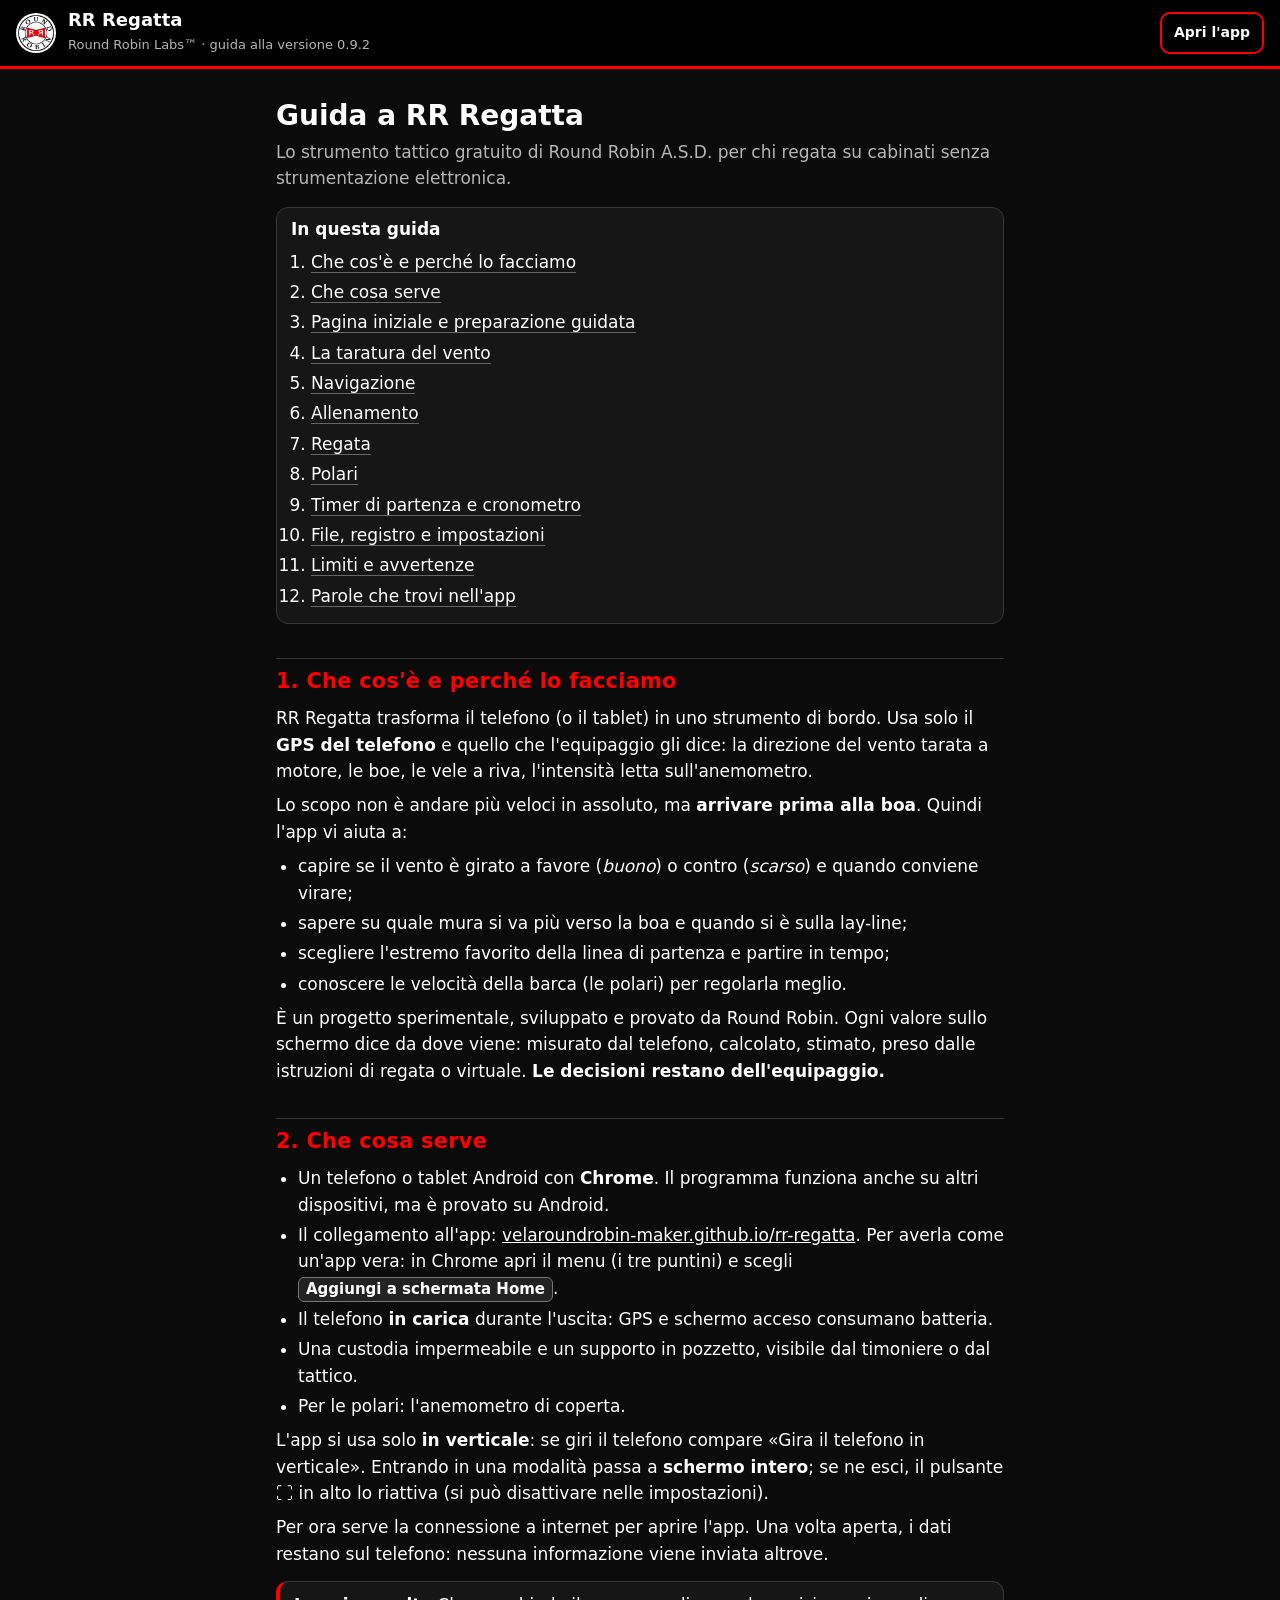
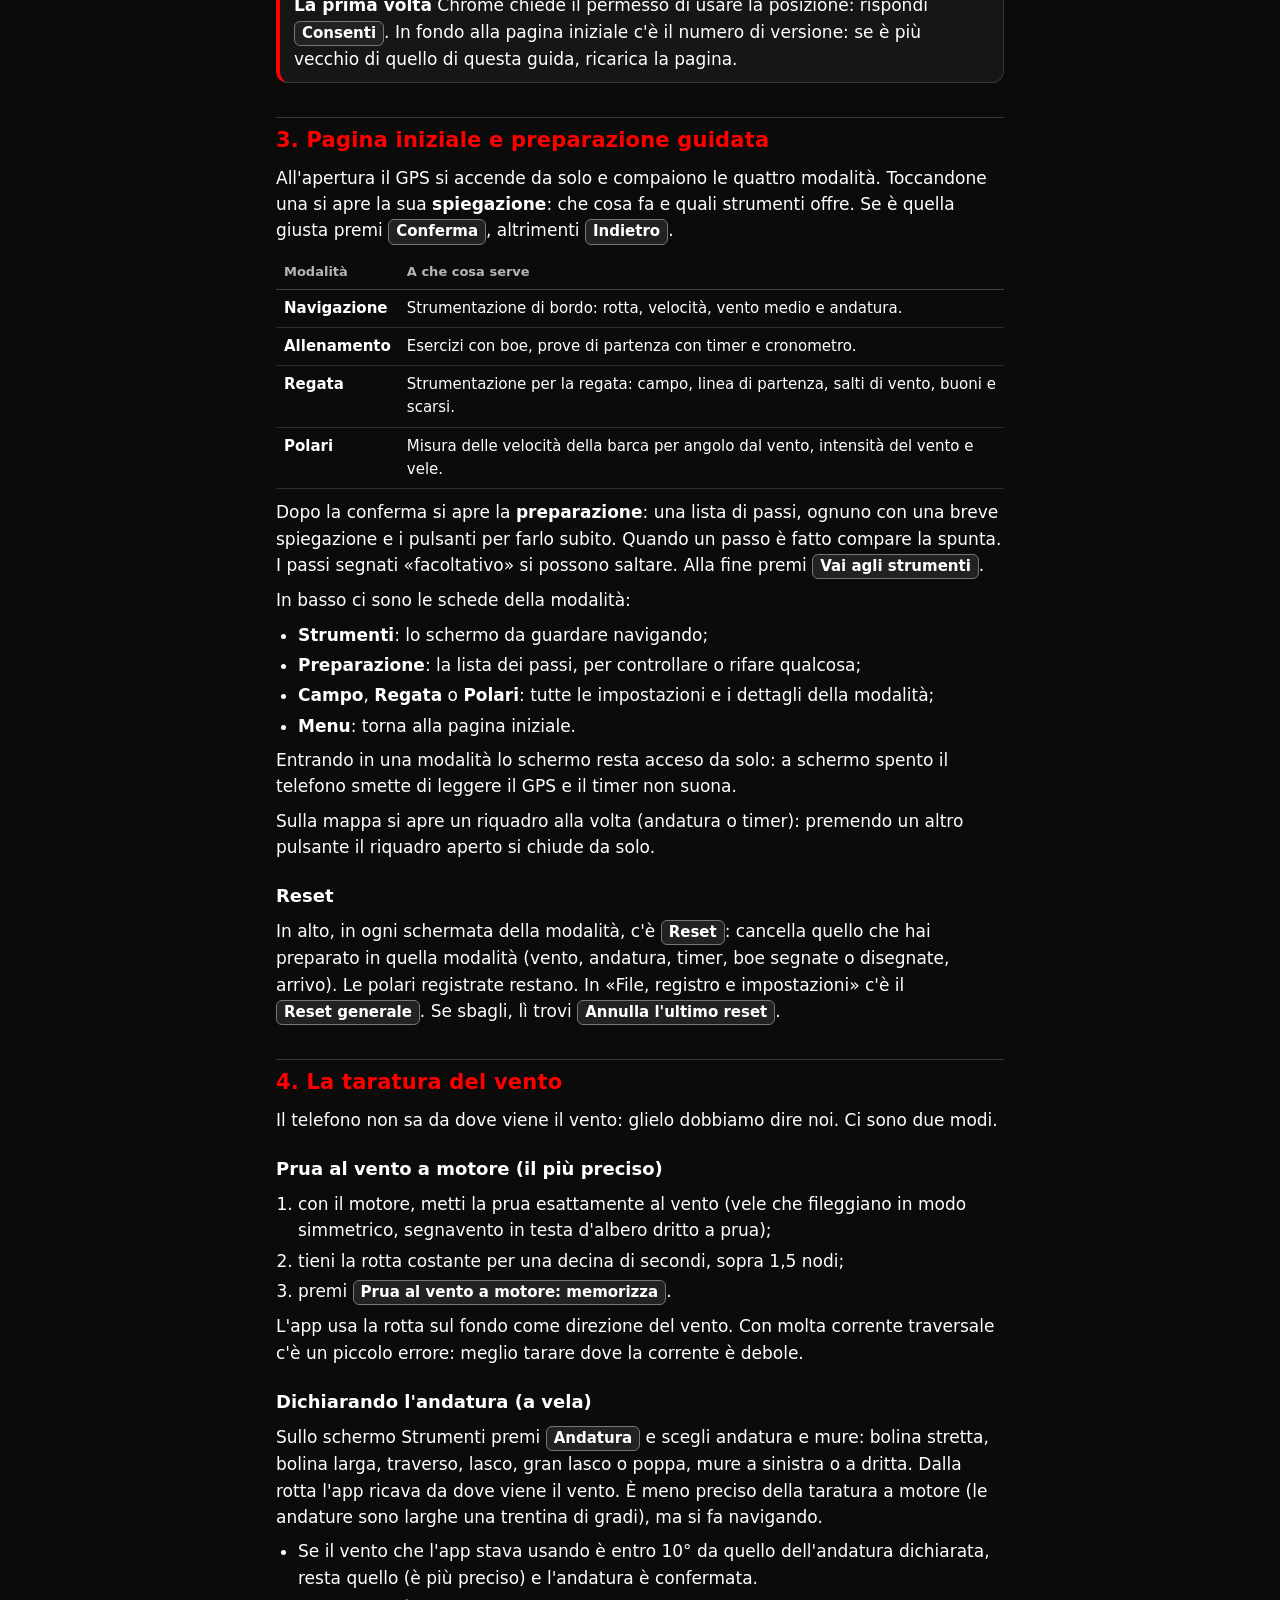
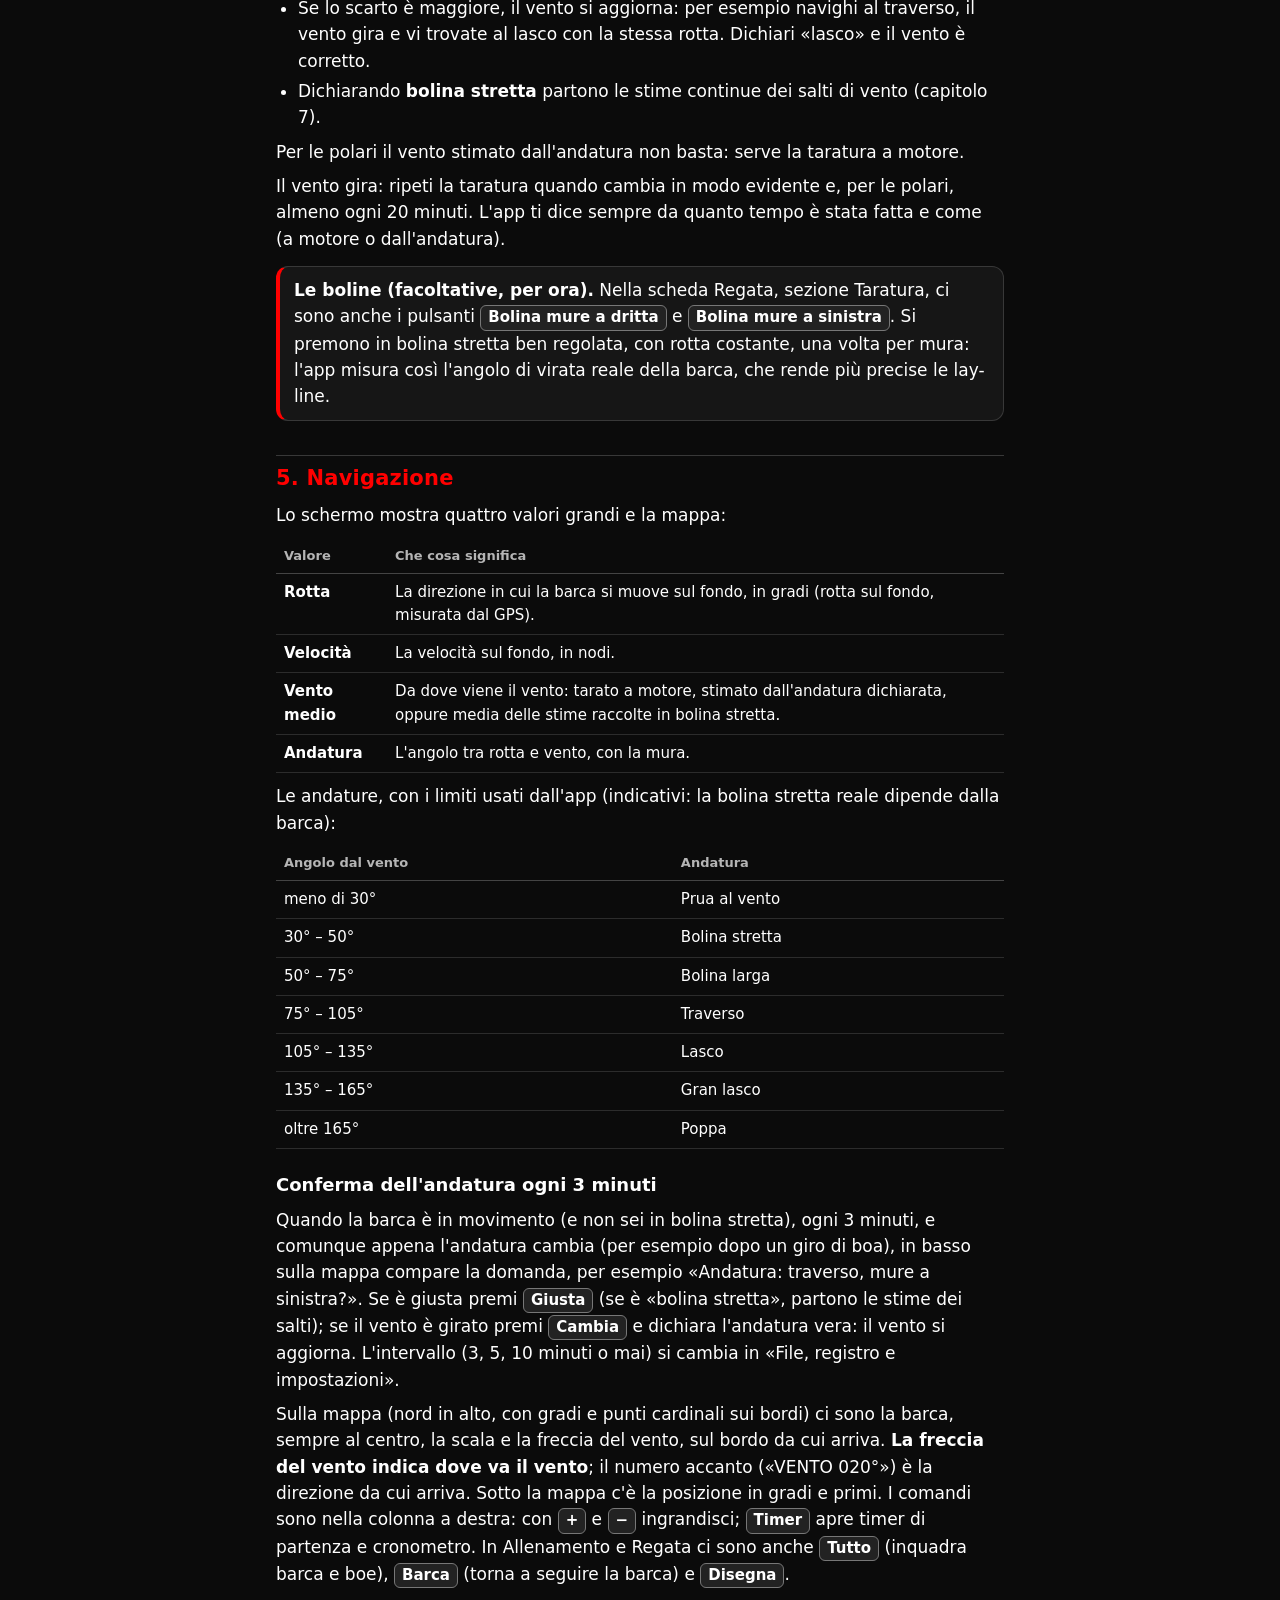
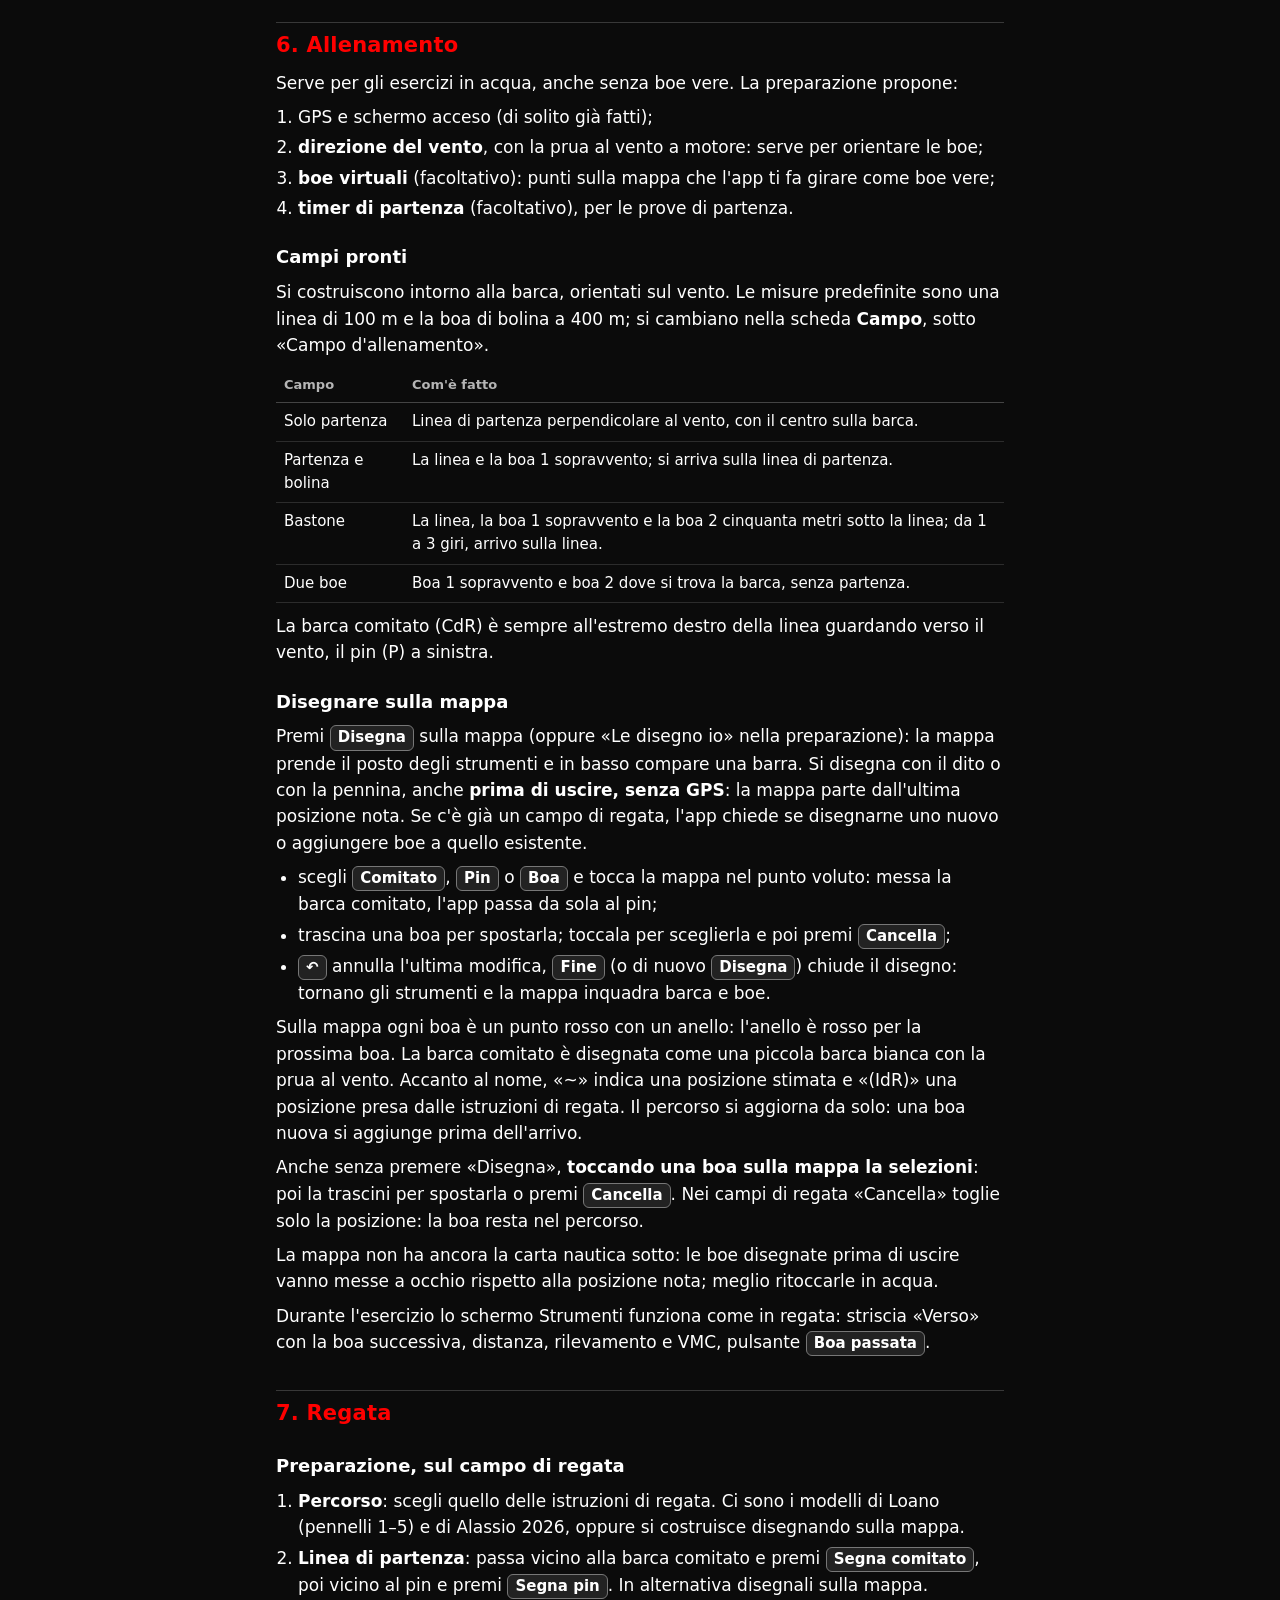
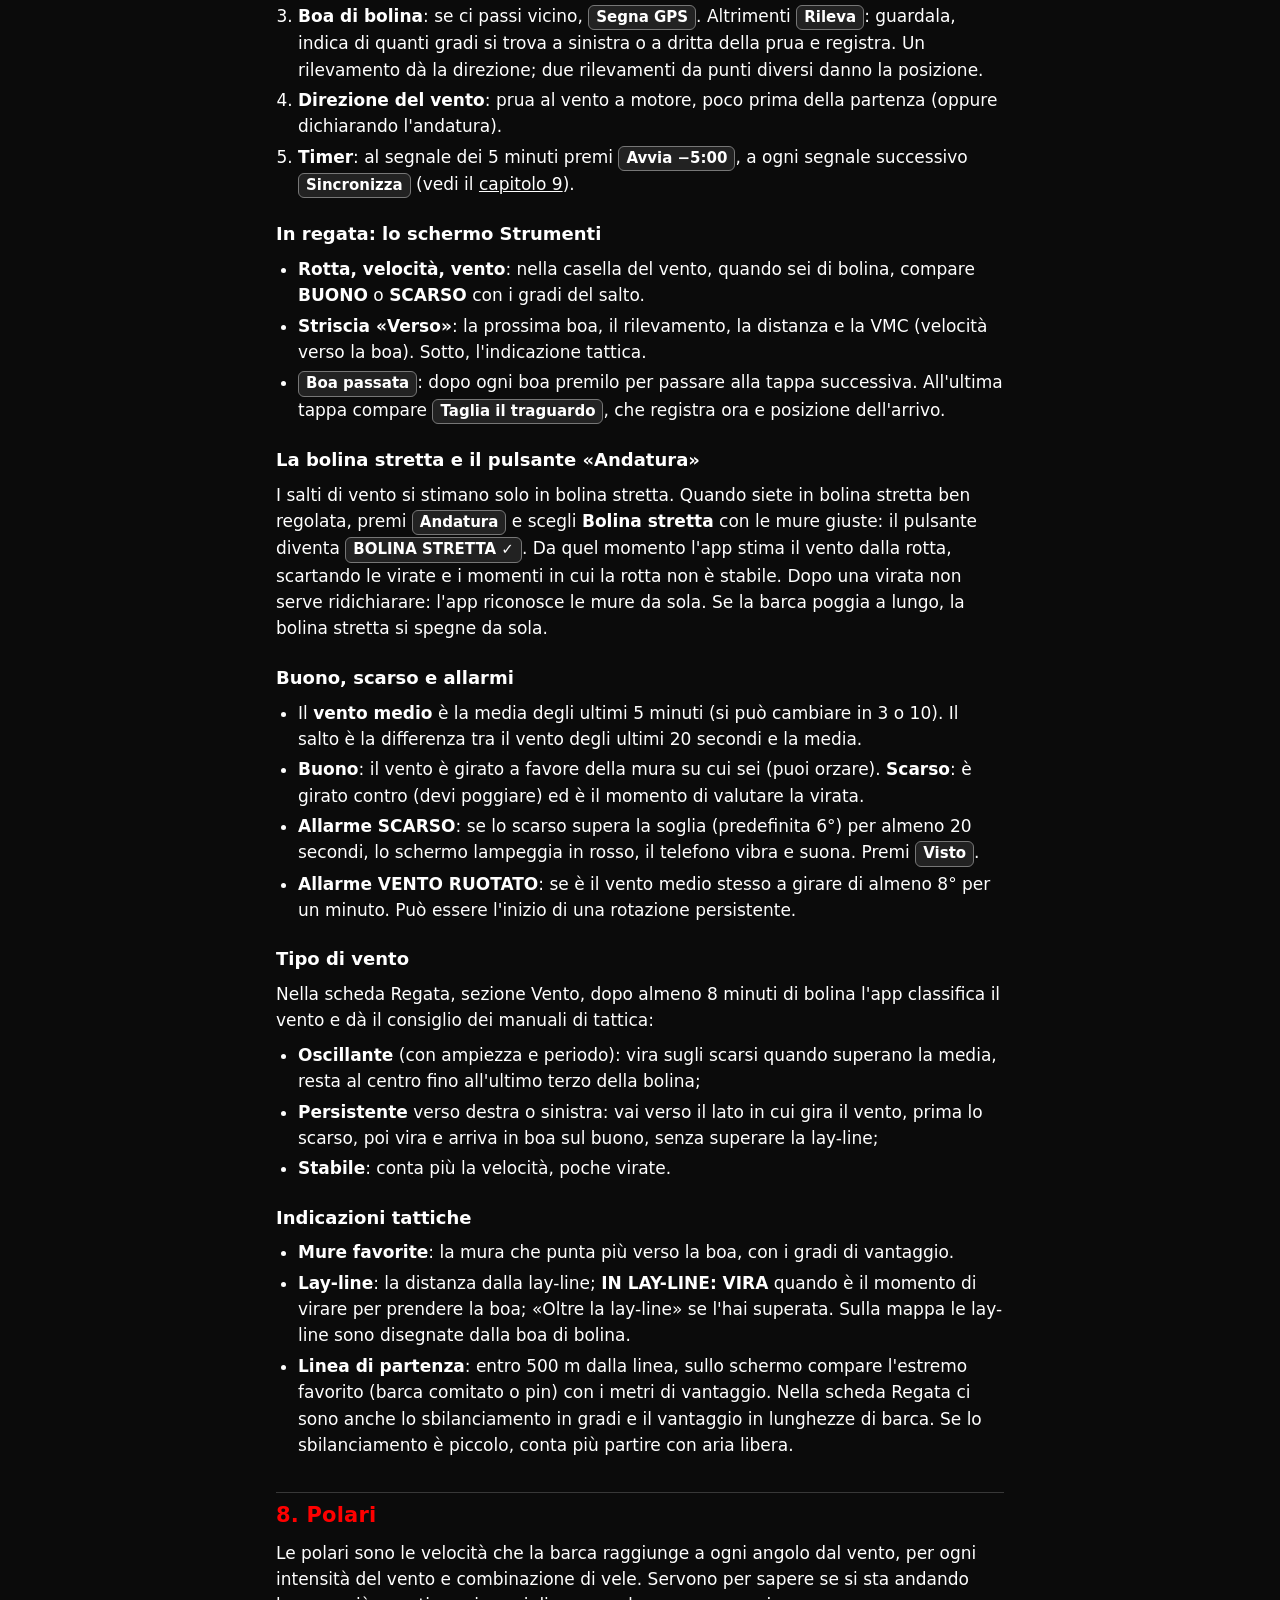
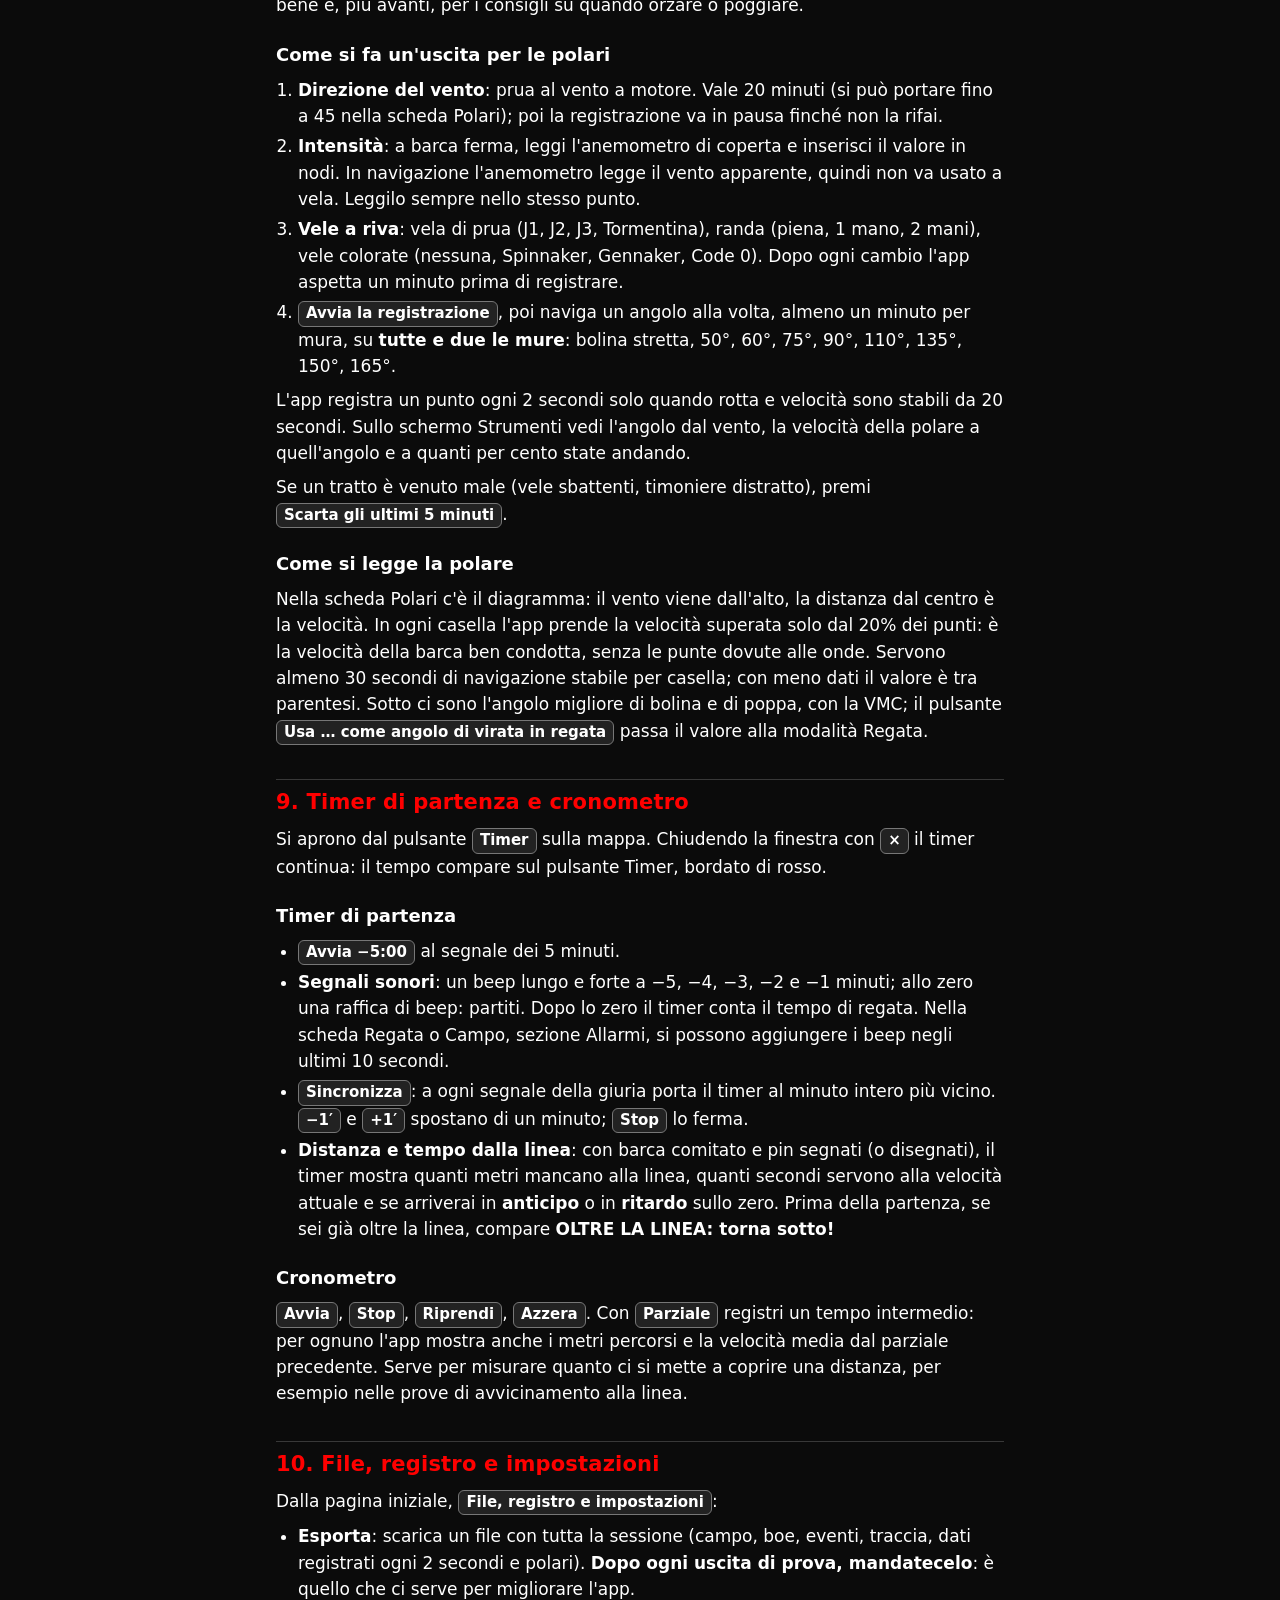
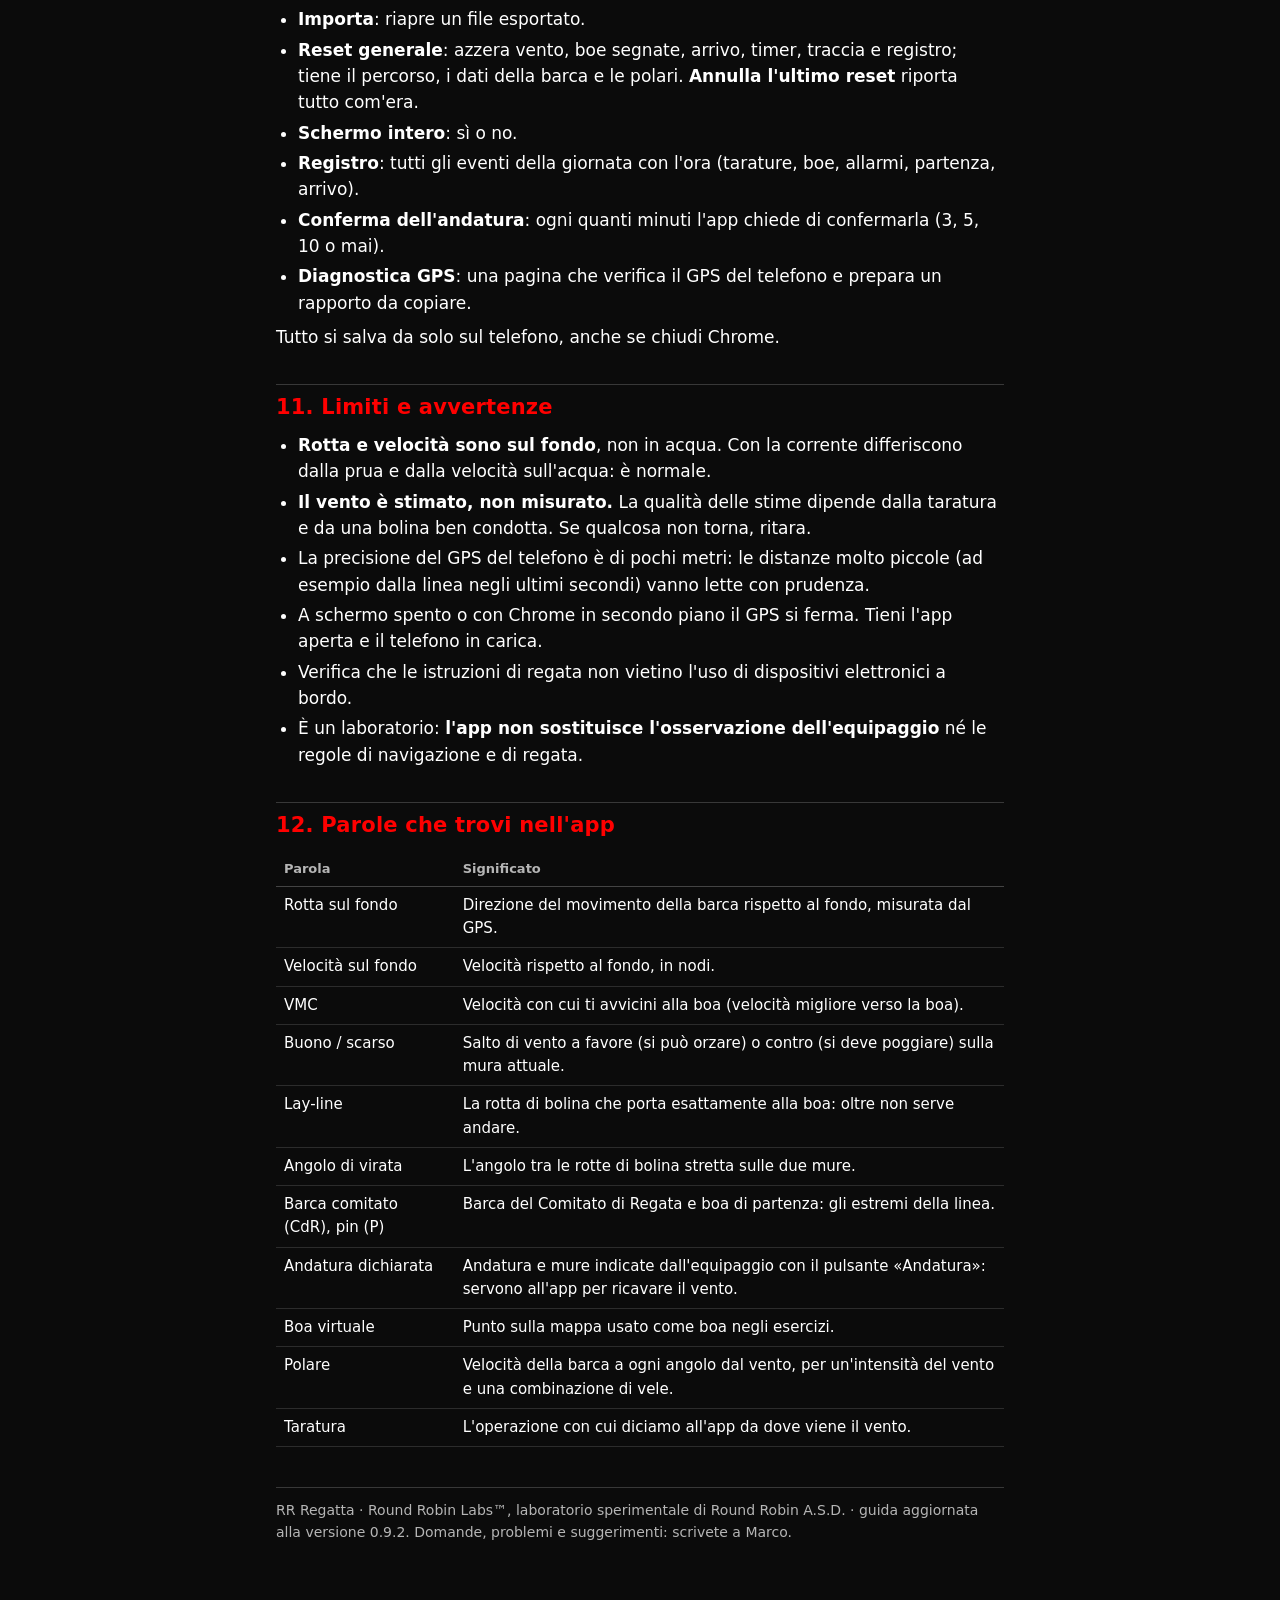
==== commit 6cc86f6f: "Versione 0.9.2: mappa senza sovrapposizioni, freccia del vento sul bordo, timer sul pulsante, telefo" ====
--- a/guida/index.html
+++ b/guida/index.html
@@ -39,7 +39,7 @@
 <body>
 <header>
   <img src="../round-robin-logo.png" alt="Logo Round Robin">
-  <div><strong>RR Regatta</strong><small>Round Robin Labs™ · guida alla versione 0.9.1</small></div>
+  <div><strong>RR Regatta</strong><small>Round Robin Labs™ · guida alla versione 0.9.2</small></div>
   <a href="../">Apri l'app</a>
 </header>
 <main>
@@ -87,7 +87,7 @@
 <p>L'app si usa solo <strong>in verticale</strong>: se giri il telefono compare «Gira il telefono in verticale». Entrando in una modalità passa a <strong>schermo intero</strong>; se ne esci, il pulsante ⛶ in alto lo riattiva (si può disattivare nelle impostazioni).</p>
 <p>Per ora serve la connessione a internet per aprire l'app. Una volta aperta, i dati restano sul telefono: nessuna informazione viene inviata altrove.</p>
 <div class="riquadro">
-  <p><strong>La prima volta</strong> Chrome chiede il permesso di usare la posizione: rispondi <b class="tasto">Consenti</b>. In alto a sinistra, sotto il nome dell'app, c'è il numero di versione: se è più vecchio di quello di questa guida, ricarica la pagina.</p>
+  <p><strong>La prima volta</strong> Chrome chiede il permesso di usare la posizione: rispondi <b class="tasto">Consenti</b>. In fondo alla pagina iniziale c'è il numero di versione: se è più vecchio di quello di questa guida, ricarica la pagina.</p>
 </div>
 
 <h2 id="inizio">3. Pagina iniziale e preparazione guidata</h2>
@@ -156,7 +156,7 @@
 </table>
 <h3>Conferma dell'andatura ogni 3 minuti</h3>
 <p>Quando la barca è in movimento (e non sei in bolina stretta), ogni 3 minuti, e comunque appena l'andatura cambia (per esempio dopo un giro di boa), in basso sulla mappa compare la domanda, per esempio «Andatura: traverso, mure a sinistra?». Se è giusta premi <b class="tasto">Giusta</b> (se è «bolina stretta», partono le stime dei salti); se il vento è girato premi <b class="tasto">Cambia</b> e dichiara l'andatura vera: il vento si aggiorna. L'intervallo (3, 5, 10 minuti o mai) si cambia in «File, registro e impostazioni».</p>
-<p>Sulla mappa (nord in alto, con gradi e punti cardinali sui bordi) ci sono la barca, sempre al centro, la freccia del vento e la scala. <strong>La freccia del vento indica dove va il vento</strong>; il numero accanto («VENTO 020°») è la direzione da cui arriva. Con <b class="tasto">+</b> e <b class="tasto">−</b> ingrandisci; <b class="tasto">Timer</b> apre timer di partenza e cronometro. In Allenamento e Regata ci sono anche <b class="tasto">Tutto</b> (inquadra barca e boe), <b class="tasto">Barca</b> (torna a seguire la barca) e <b class="tasto">Disegna</b>.</p>
+<p>Sulla mappa (nord in alto, con gradi e punti cardinali sui bordi) ci sono la barca, sempre al centro, la scala e la freccia del vento, sul bordo da cui arriva. <strong>La freccia del vento indica dove va il vento</strong>; il numero accanto («VENTO 020°») è la direzione da cui arriva. Sotto la mappa c'è la posizione in gradi e primi. I comandi sono nella colonna a destra: con <b class="tasto">+</b> e <b class="tasto">−</b> ingrandisci; <b class="tasto">Timer</b> apre timer di partenza e cronometro. In Allenamento e Regata ci sono anche <b class="tasto">Tutto</b> (inquadra barca e boe), <b class="tasto">Barca</b> (torna a seguire la barca) e <b class="tasto">Disegna</b>.</p>
 
 <h2 id="allenamento">6. Allenamento</h2>
 <p>Serve per gli esercizi in acqua, anche senza boe vere. La preparazione propone:</p>
@@ -177,11 +177,11 @@
 </table>
 <p>La barca comitato (CdR) è sempre all'estremo destro della linea guardando verso il vento, il pin (P) a sinistra.</p>
 <h3>Disegnare sulla mappa</h3>
-<p>Premi <b class="tasto">Disegna</b> sulla mappa (oppure «Le disegno io» nella preparazione): compare una barra in basso. Si disegna con il dito o con la pennina, anche <strong>prima di uscire, senza GPS</strong>: la mappa parte dall'ultima posizione nota. Se c'è già un campo di regata, l'app chiede se disegnarne uno nuovo o aggiungere boe a quello esistente.</p>
+<p>Premi <b class="tasto">Disegna</b> sulla mappa (oppure «Le disegno io» nella preparazione): la mappa prende il posto degli strumenti e in basso compare una barra. Si disegna con il dito o con la pennina, anche <strong>prima di uscire, senza GPS</strong>: la mappa parte dall'ultima posizione nota. Se c'è già un campo di regata, l'app chiede se disegnarne uno nuovo o aggiungere boe a quello esistente.</p>
 <ul>
   <li>scegli <b class="tasto">Comitato</b>, <b class="tasto">Pin</b> o <b class="tasto">Boa</b> e tocca la mappa nel punto voluto: messa la barca comitato, l'app passa da sola al pin;</li>
   <li>trascina una boa per spostarla; toccala per sceglierla e poi premi <b class="tasto">Cancella</b>;</li>
-  <li><b class="tasto">↶</b> annulla l'ultima modifica, <b class="tasto">Fine</b> (o di nuovo <b class="tasto">Disegna</b>) chiude il disegno.</li>
+  <li><b class="tasto">↶</b> annulla l'ultima modifica, <b class="tasto">Fine</b> (o di nuovo <b class="tasto">Disegna</b>) chiude il disegno: tornano gli strumenti e la mappa inquadra barca e boe.</li>
 </ul>
 <p>Sulla mappa ogni boa è un punto rosso con un anello: l'anello è rosso per la prossima boa. La barca comitato è disegnata come una piccola barca bianca con la prua al vento. Accanto al nome, «~» indica una posizione stimata e «(IdR)» una posizione presa dalle istruzioni di regata. Il percorso si aggiorna da solo: una boa nuova si aggiunge prima dell'arrivo.</p>
 <p>Anche senza premere «Disegna», <strong>toccando una boa sulla mappa la selezioni</strong>: poi la trascini per spostarla o premi <b class="tasto">Cancella</b>. Nei campi di regata «Cancella» toglie solo la posizione: la boa resta nel percorso.</p>
@@ -241,7 +241,7 @@
 <p>Nella scheda Polari c'è il diagramma: il vento viene dall'alto, la distanza dal centro è la velocità. In ogni casella l'app prende la velocità superata solo dal 20% dei punti: è la velocità della barca ben condotta, senza le punte dovute alle onde. Servono almeno 30 secondi di navigazione stabile per casella; con meno dati il valore è tra parentesi. Sotto ci sono l'angolo migliore di bolina e di poppa, con la VMC; il pulsante <b class="tasto">Usa … come angolo di virata in regata</b> passa il valore alla modalità Regata.</p>
 
 <h2 id="timer">9. Timer di partenza e cronometro</h2>
-<p>Si aprono dal pulsante <b class="tasto">Timer</b> sulla mappa. Chiudendo la finestra con <b class="tasto">×</b> il timer continua e resta visibile in alto sulla mappa.</p>
+<p>Si aprono dal pulsante <b class="tasto">Timer</b> sulla mappa. Chiudendo la finestra con <b class="tasto">×</b> il timer continua: il tempo compare sul pulsante Timer, bordato di rosso.</p>
 <h3>Timer di partenza</h3>
 <ul>
   <li><b class="tasto">Avvia −5:00</b> al segnale dei 5 minuti.</li>
@@ -291,7 +291,7 @@
   <tr><td>Taratura</td><td>L'operazione con cui diciamo all'app da dove viene il vento.</td></tr>
 </table>
 
-<p class="piede">RR Regatta · Round Robin Labs™, laboratorio sperimentale di Round Robin A.S.D. · guida aggiornata alla versione 0.9.1. Domande, problemi e suggerimenti: scrivete a Marco.</p>
+<p class="piede">RR Regatta · Round Robin Labs™, laboratorio sperimentale di Round Robin A.S.D. · guida aggiornata alla versione 0.9.2. Domande, problemi e suggerimenti: scrivete a Marco.</p>
 </main>
 </body>
 </html>
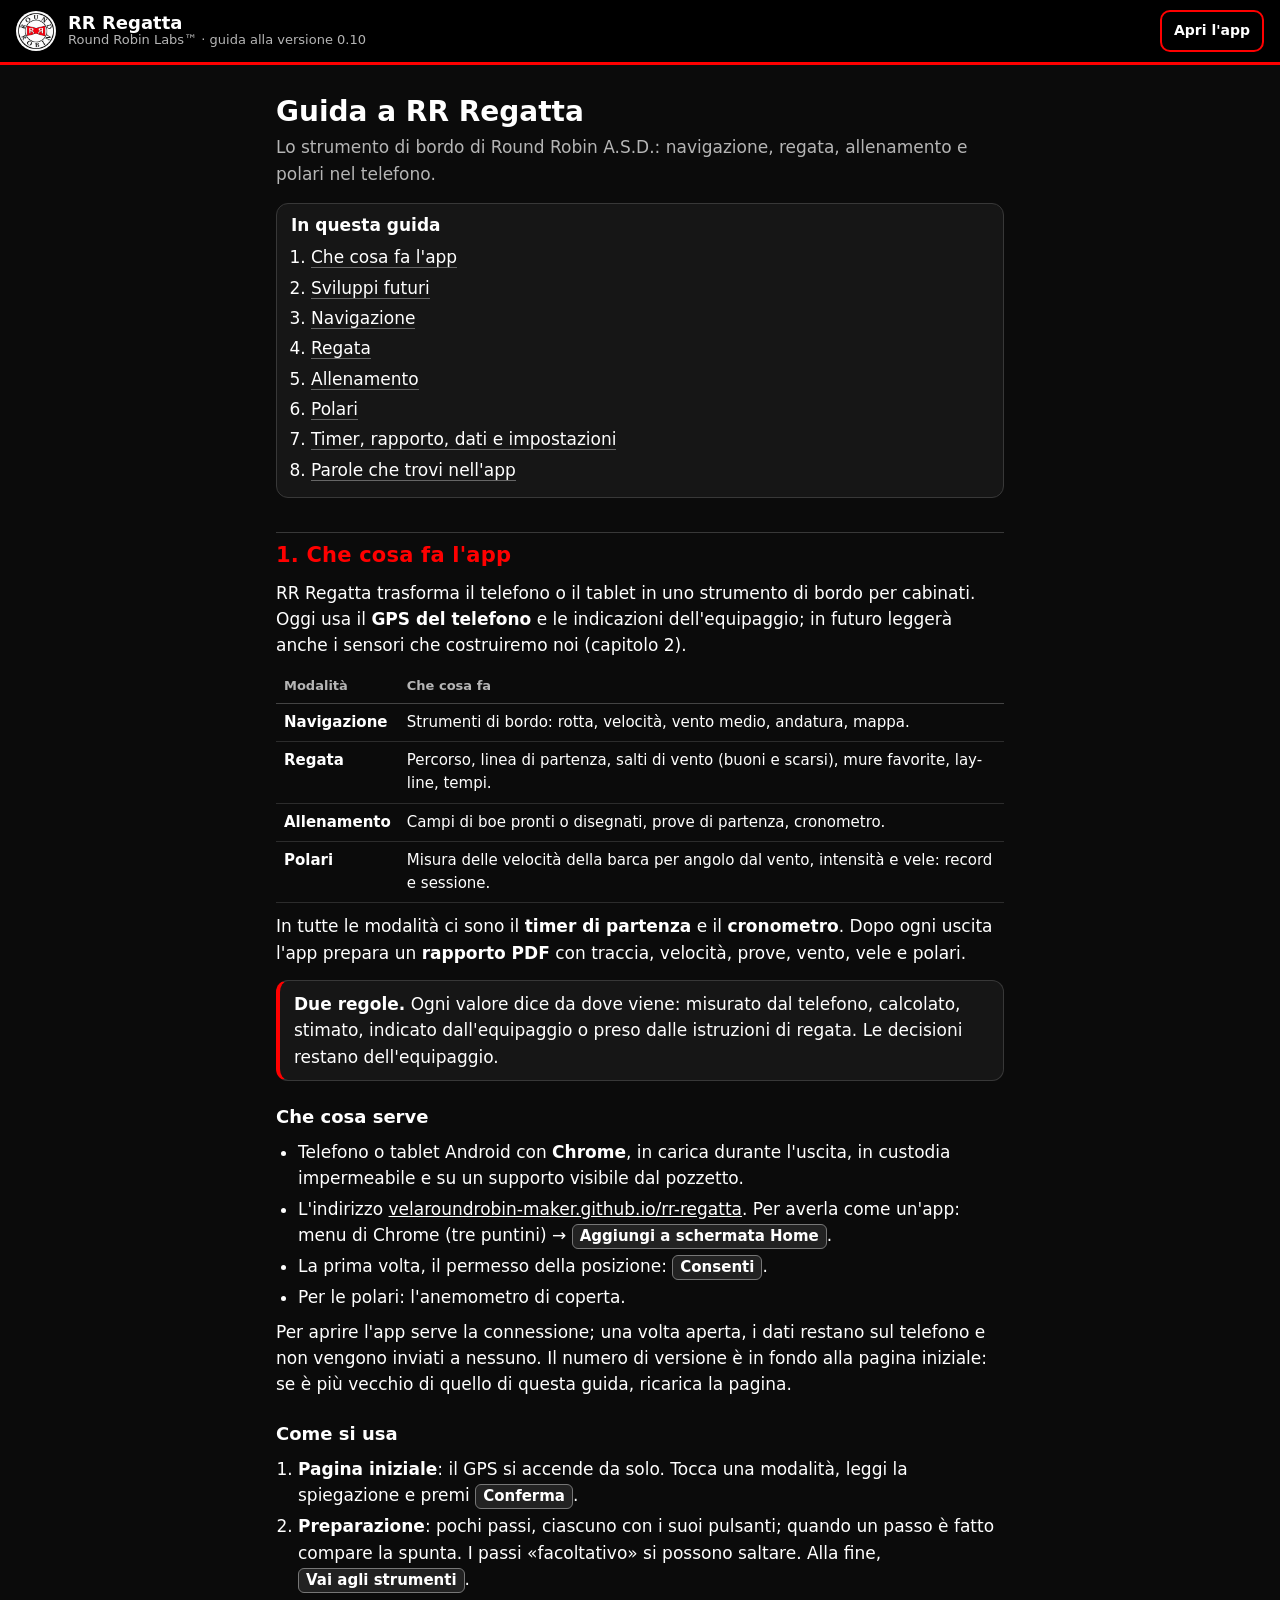
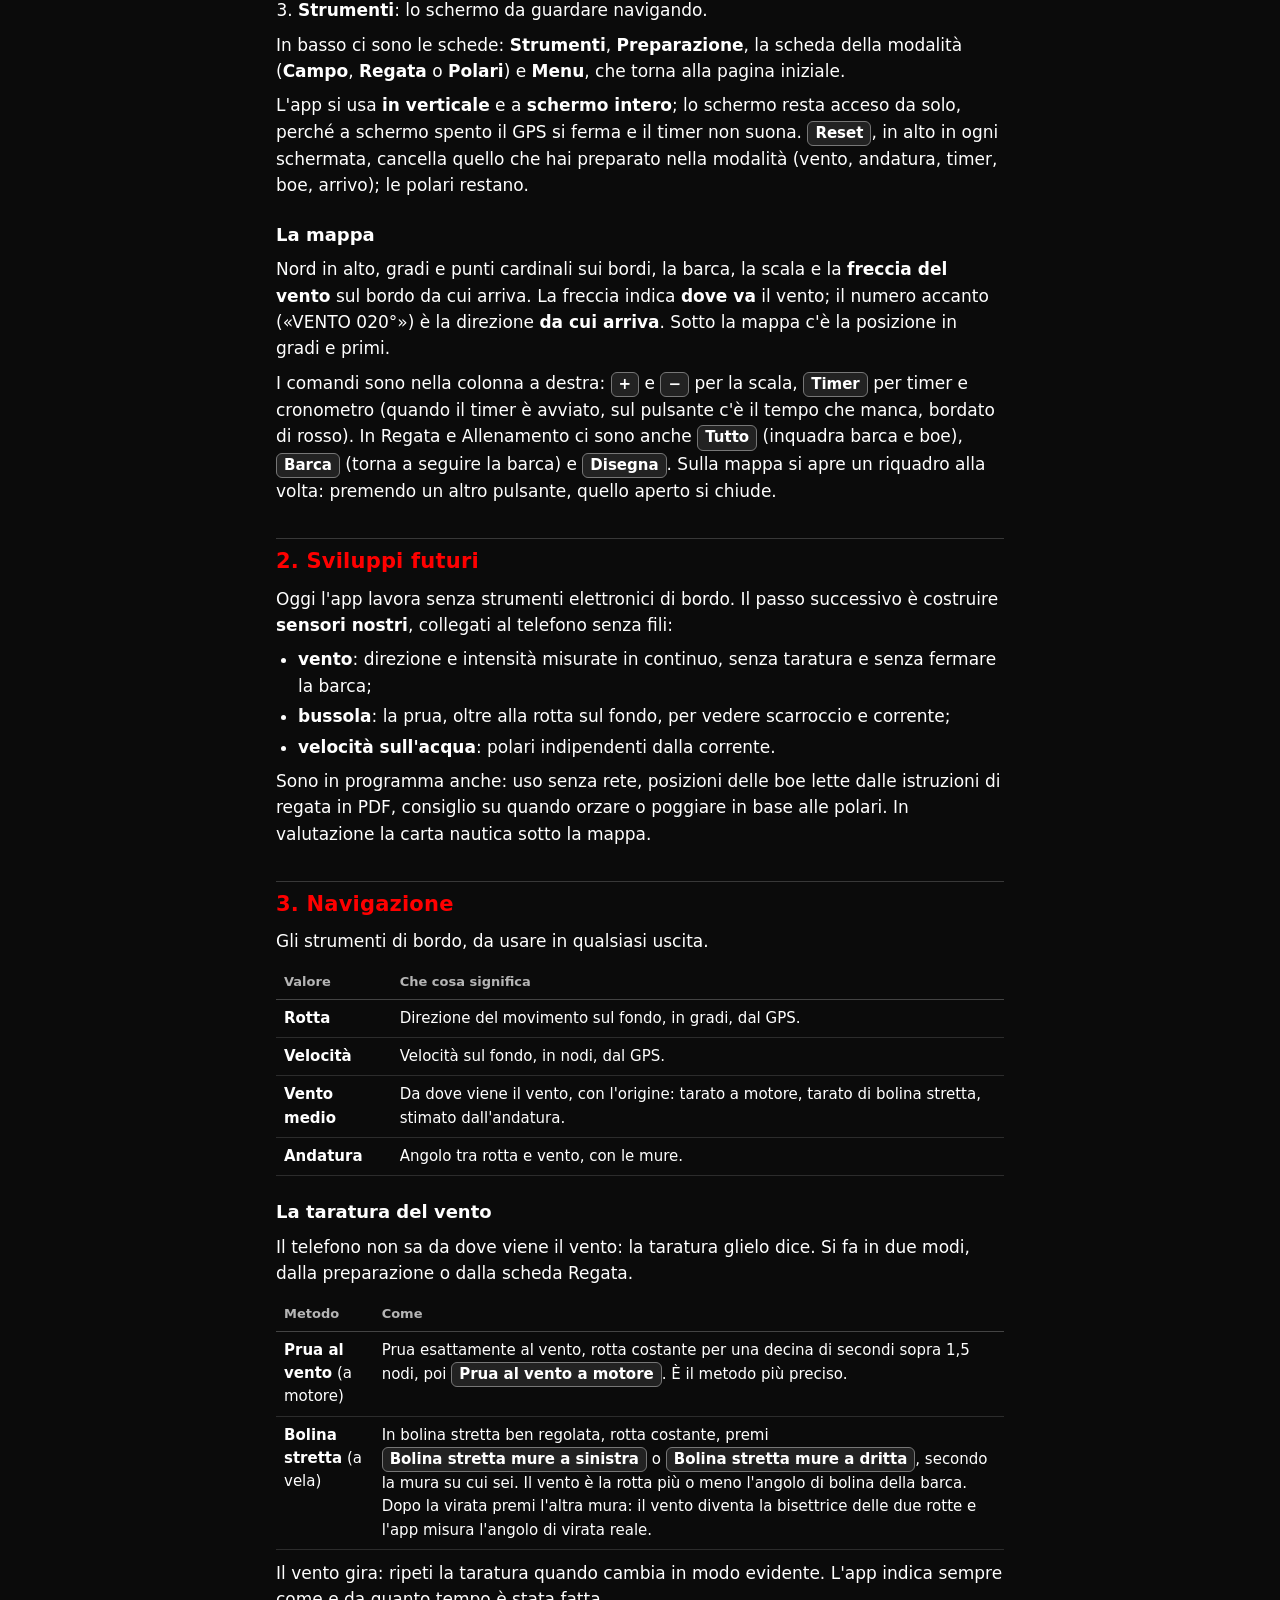
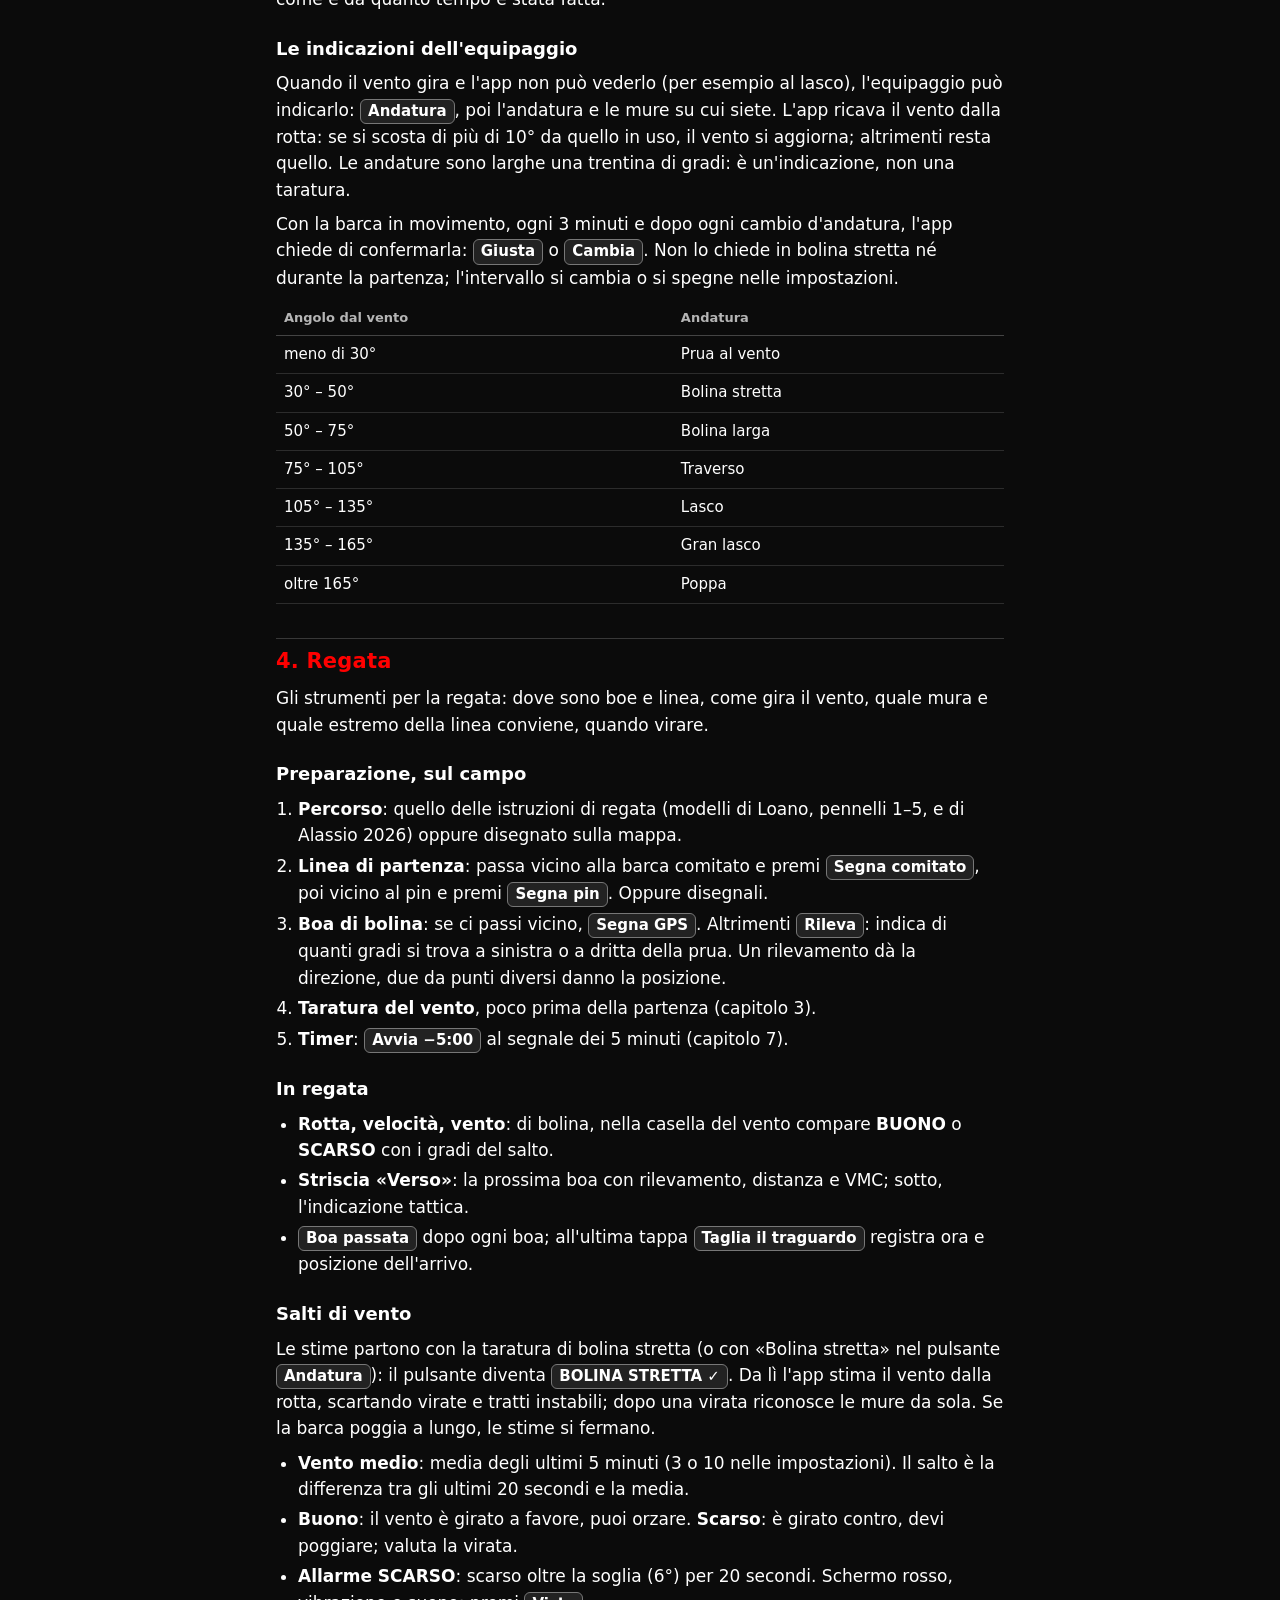
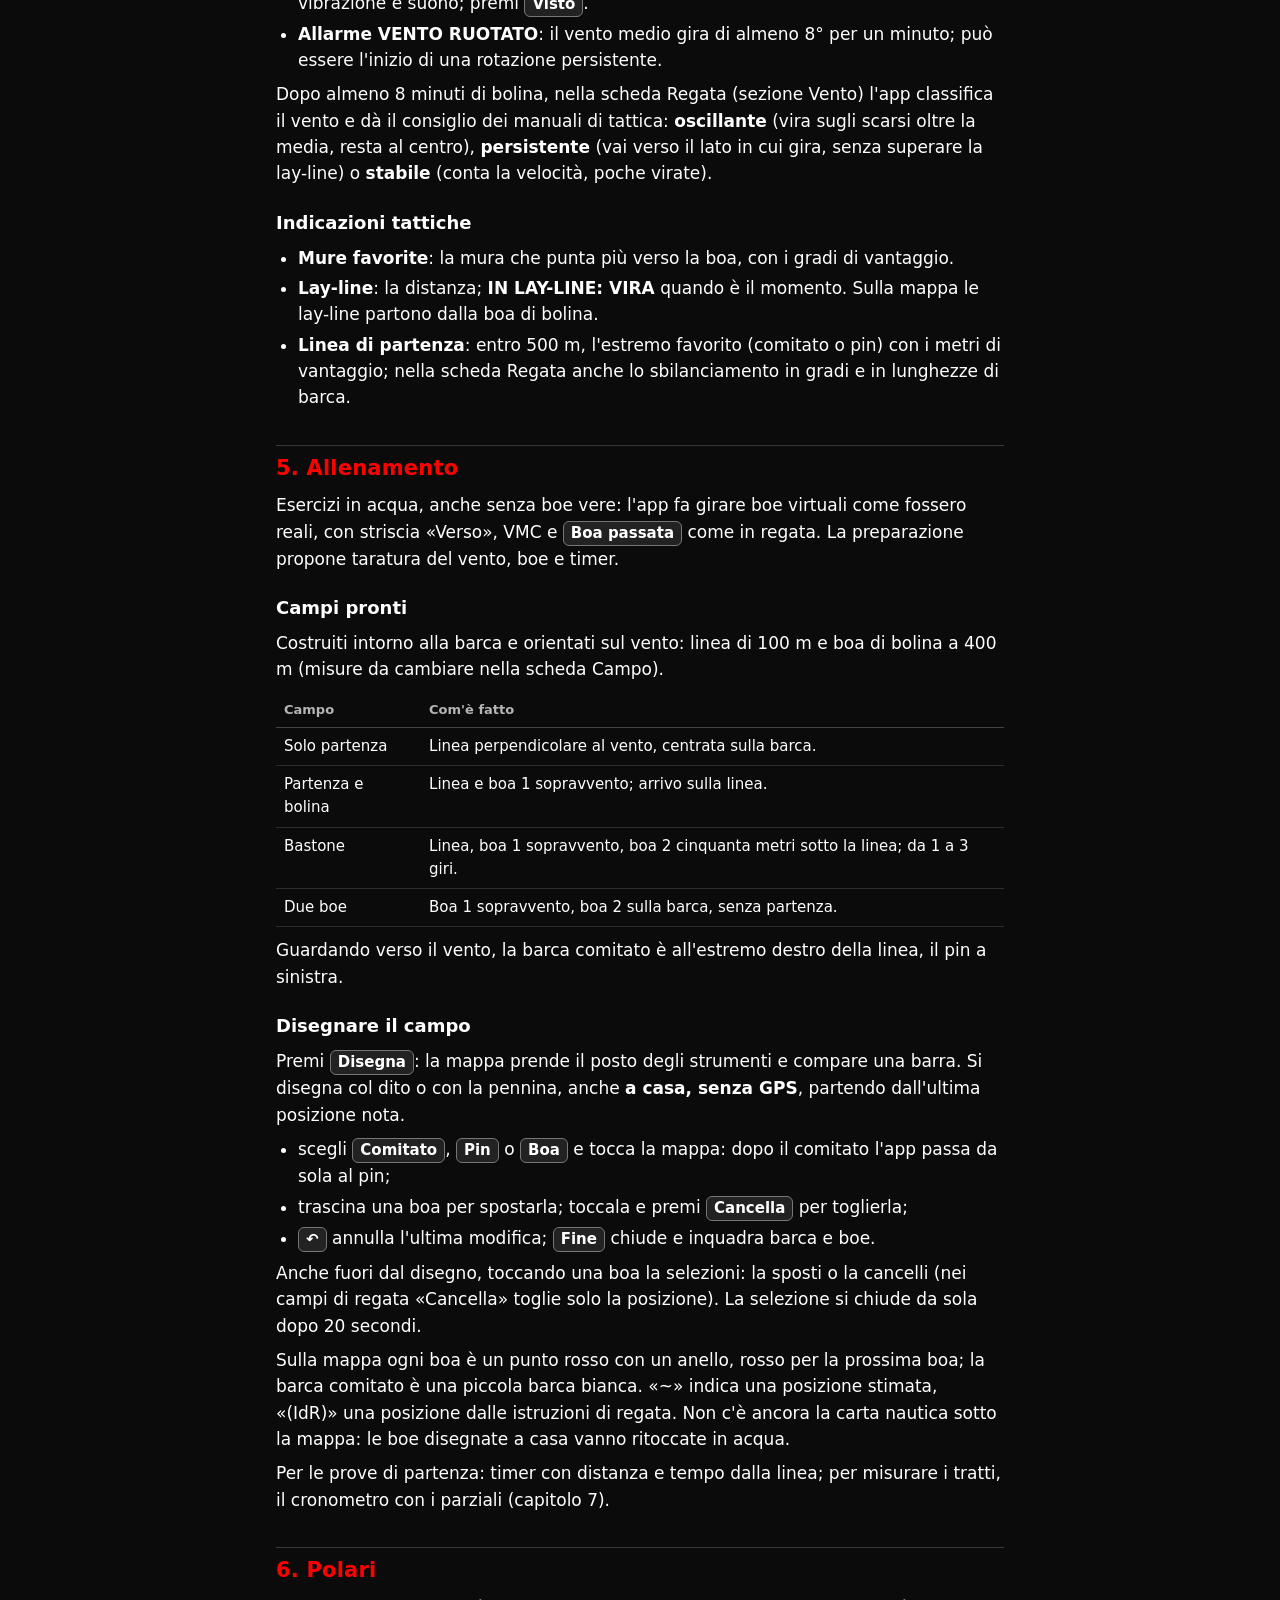
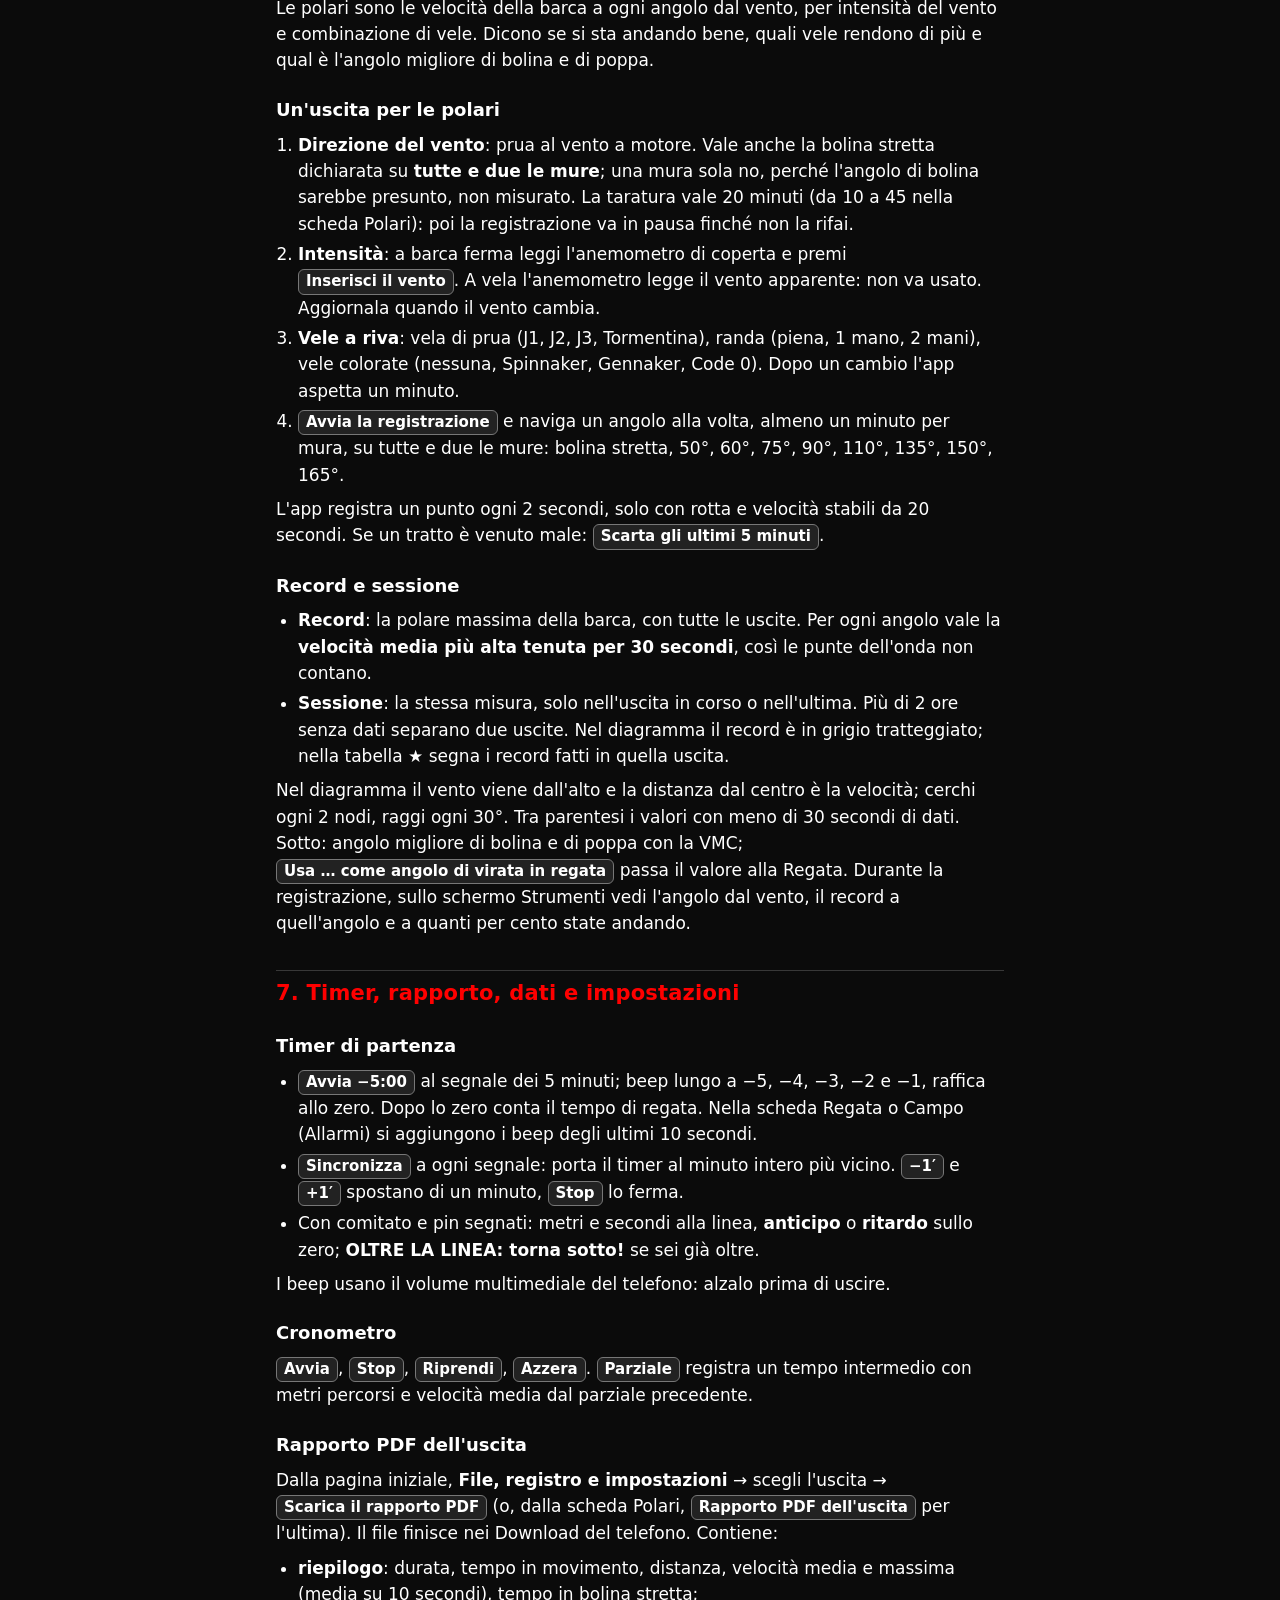
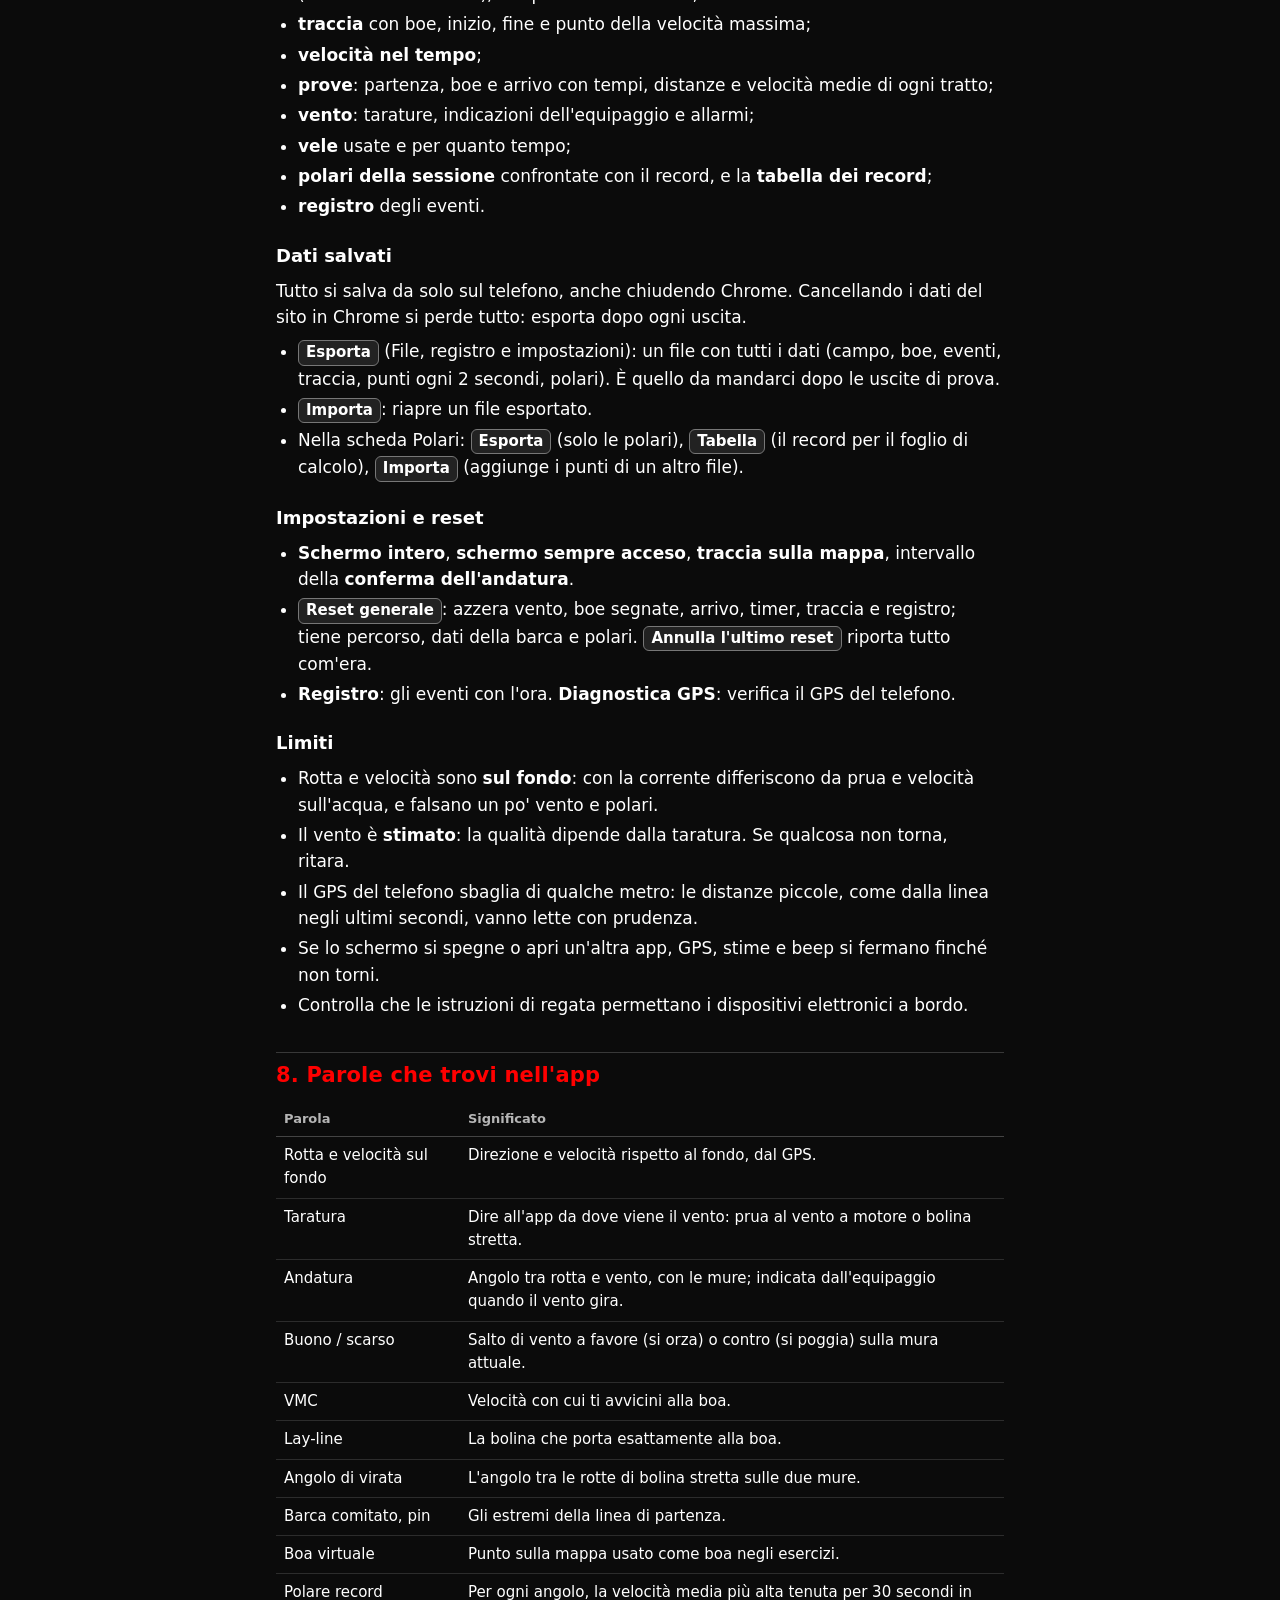
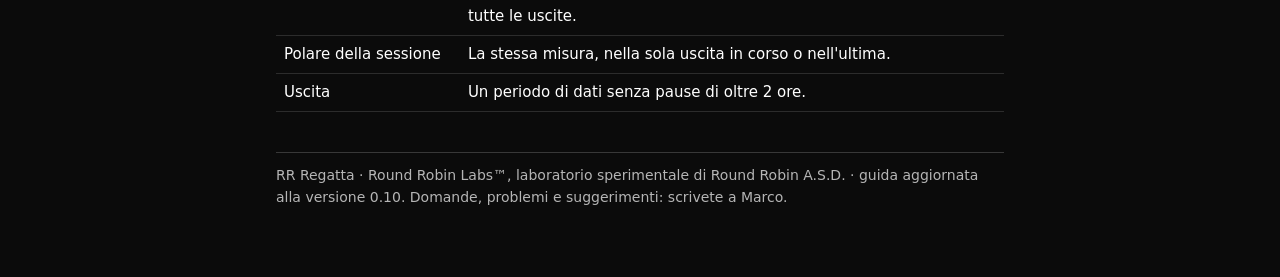
==== commit 84c0d1d8: "Versione 0.10: taratura prua al vento o bolina stretta, polari record e di sessione, rapporto PDF, g" ====
--- a/guida/index.html
+++ b/guida/index.html
@@ -13,7 +13,7 @@
 header{display:flex;align-items:center;gap:12px;padding:10px 16px;background:var(--nero);border-bottom:3px solid var(--rosso);position:sticky;top:0;z-index:2}
 header img{width:40px;height:40px;border-radius:50%;background:#fff}
 header strong{font-size:18px;display:block;line-height:1.1}
-header small{color:var(--grigio);font-size:13px}
+header small{color:var(--grigio);font-size:13px;display:block;line-height:1.3}
 header a{margin-left:auto;color:#fff;font-weight:800;font-size:14px;border:2px solid var(--rosso);border-radius:10px;padding:8px 12px;text-decoration:none;white-space:nowrap}
 main{max-width:760px;margin:0 auto;padding:12px 16px 60px}
 h1{font-size:28px;line-height:1.2;margin:18px 0 6px}
@@ -39,111 +39,95 @@
 <body>
 <header>
   <img src="../round-robin-logo.png" alt="Logo Round Robin">
-  <div><strong>RR Regatta</strong><small>Round Robin Labs™ · guida alla versione 0.9.2</small></div>
+  <div><strong>RR Regatta</strong><small>Round Robin Labs™ · guida alla versione 0.10</small></div>
   <a href="../">Apri l'app</a>
 </header>
 <main>
 
 <h1>Guida a RR Regatta</h1>
-<p class="sottotitolo">Lo strumento tattico gratuito di Round Robin A.S.D. per chi regata su cabinati senza strumentazione elettronica.</p>
+<p class="sottotitolo">Lo strumento di bordo di Round Robin A.S.D.: navigazione, regata, allenamento e polari nel telefono.</p>
 
 <div class="indice">
   <strong>In questa guida</strong>
   <ol>
-    <li><a href="#cose">Che cos'è e perché lo facciamo</a></li>
-    <li><a href="#serve">Che cosa serve</a></li>
-    <li><a href="#inizio">Pagina iniziale e preparazione guidata</a></li>
-    <li><a href="#taratura">La taratura del vento</a></li>
+    <li><a href="#cosa">Che cosa fa l'app</a></li>
+    <li><a href="#futuro">Sviluppi futuri</a></li>
     <li><a href="#navigazione">Navigazione</a></li>
+    <li><a href="#regata">Regata</a></li>
     <li><a href="#allenamento">Allenamento</a></li>
-    <li><a href="#regata">Regata</a></li>
     <li><a href="#polari">Polari</a></li>
-    <li><a href="#timer">Timer di partenza e cronometro</a></li>
-    <li><a href="#file">File, registro e impostazioni</a></li>
-    <li><a href="#limiti">Limiti e avvertenze</a></li>
+    <li><a href="#resto">Timer, rapporto, dati e impostazioni</a></li>
     <li><a href="#parole">Parole che trovi nell'app</a></li>
   </ol>
 </div>
 
-<h2 id="cose">1. Che cos'è e perché lo facciamo</h2>
-<p>RR Regatta trasforma il telefono (o il tablet) in uno strumento di bordo. Usa solo il <strong>GPS del telefono</strong> e quello che l'equipaggio gli dice: la direzione del vento tarata a motore, le boe, le vele a riva, l'intensità letta sull'anemometro.</p>
-<p>Lo scopo non è andare più veloci in assoluto, ma <strong>arrivare prima alla boa</strong>. Quindi l'app vi aiuta a:</p>
-<ul>
-  <li>capire se il vento è girato a favore (<em>buono</em>) o contro (<em>scarso</em>) e quando conviene virare;</li>
-  <li>sapere su quale mura si va più verso la boa e quando si è sulla lay-line;</li>
-  <li>scegliere l'estremo favorito della linea di partenza e partire in tempo;</li>
-  <li>conoscere le velocità della barca (le polari) per regolarla meglio.</li>
-</ul>
-<p>È un progetto sperimentale, sviluppato e provato da Round Robin. Ogni valore sullo schermo dice da dove viene: misurato dal telefono, calcolato, stimato, preso dalle istruzioni di regata o virtuale. <strong>Le decisioni restano dell'equipaggio.</strong></p>
-
-<h2 id="serve">2. Che cosa serve</h2>
-<ul>
-  <li>Un telefono o tablet Android con <strong>Chrome</strong>. Il programma funziona anche su altri dispositivi, ma è provato su Android.</li>
-  <li>Il collegamento all'app: <a href="../">velaroundrobin-maker.github.io/rr-regatta</a>. Per averla come un'app vera: in Chrome apri il menu (i tre puntini) e scegli <b class="tasto">Aggiungi a schermata Home</b>.</li>
-  <li>Il telefono <strong>in carica</strong> durante l'uscita: GPS e schermo acceso consumano batteria.</li>
-  <li>Una custodia impermeabile e un supporto in pozzetto, visibile dal timoniere o dal tattico.</li>
+<h2 id="cosa">1. Che cosa fa l'app</h2>
+<p>RR Regatta trasforma il telefono o il tablet in uno strumento di bordo per cabinati. Oggi usa il <strong>GPS del telefono</strong> e le indicazioni dell'equipaggio; in futuro leggerà anche i sensori che costruiremo noi (capitolo 2).</p>
+<table>
+  <tr><th>Modalità</th><th>Che cosa fa</th></tr>
+  <tr><td><strong>Navigazione</strong></td><td>Strumenti di bordo: rotta, velocità, vento medio, andatura, mappa.</td></tr>
+  <tr><td><strong>Regata</strong></td><td>Percorso, linea di partenza, salti di vento (buoni e scarsi), mure favorite, lay-line, tempi.</td></tr>
+  <tr><td><strong>Allenamento</strong></td><td>Campi di boe pronti o disegnati, prove di partenza, cronometro.</td></tr>
+  <tr><td><strong>Polari</strong></td><td>Misura delle velocità della barca per angolo dal vento, intensità e vele: record e sessione.</td></tr>
+</table>
+<p>In tutte le modalità ci sono il <strong>timer di partenza</strong> e il <strong>cronometro</strong>. Dopo ogni uscita l'app prepara un <strong>rapporto PDF</strong> con traccia, velocità, prove, vento, vele e polari.</p>
+<div class="riquadro">
+  <p><strong>Due regole.</strong> Ogni valore dice da dove viene: misurato dal telefono, calcolato, stimato, indicato dall'equipaggio o preso dalle istruzioni di regata. Le decisioni restano dell'equipaggio.</p>
+</div>
+
+<h3>Che cosa serve</h3>
+<ul>
+  <li>Telefono o tablet Android con <strong>Chrome</strong>, in carica durante l'uscita, in custodia impermeabile e su un supporto visibile dal pozzetto.</li>
+  <li>L'indirizzo <a href="../">velaroundrobin-maker.github.io/rr-regatta</a>. Per averla come un'app: menu di Chrome (tre puntini) → <b class="tasto">Aggiungi a schermata Home</b>.</li>
+  <li>La prima volta, il permesso della posizione: <b class="tasto">Consenti</b>.</li>
   <li>Per le polari: l'anemometro di coperta.</li>
 </ul>
-<p>L'app si usa solo <strong>in verticale</strong>: se giri il telefono compare «Gira il telefono in verticale». Entrando in una modalità passa a <strong>schermo intero</strong>; se ne esci, il pulsante ⛶ in alto lo riattiva (si può disattivare nelle impostazioni).</p>
-<p>Per ora serve la connessione a internet per aprire l'app. Una volta aperta, i dati restano sul telefono: nessuna informazione viene inviata altrove.</p>
-<div class="riquadro">
-  <p><strong>La prima volta</strong> Chrome chiede il permesso di usare la posizione: rispondi <b class="tasto">Consenti</b>. In fondo alla pagina iniziale c'è il numero di versione: se è più vecchio di quello di questa guida, ricarica la pagina.</p>
-</div>
-
-<h2 id="inizio">3. Pagina iniziale e preparazione guidata</h2>
-<p>All'apertura il GPS si accende da solo e compaiono le quattro modalità. Toccandone una si apre la sua <strong>spiegazione</strong>: che cosa fa e quali strumenti offre. Se è quella giusta premi <b class="tasto">Conferma</b>, altrimenti <b class="tasto">Indietro</b>.</p>
-<table>
-  <tr><th>Modalità</th><th>A che cosa serve</th></tr>
-  <tr><td><strong>Navigazione</strong></td><td>Strumentazione di bordo: rotta, velocità, vento medio e andatura.</td></tr>
-  <tr><td><strong>Allenamento</strong></td><td>Esercizi con boe, prove di partenza con timer e cronometro.</td></tr>
-  <tr><td><strong>Regata</strong></td><td>Strumentazione per la regata: campo, linea di partenza, salti di vento, buoni e scarsi.</td></tr>
-  <tr><td><strong>Polari</strong></td><td>Misura delle velocità della barca per angolo dal vento, intensità del vento e vele.</td></tr>
-</table>
-<p>Dopo la conferma si apre la <strong>preparazione</strong>: una lista di passi, ognuno con una breve spiegazione e i pulsanti per farlo subito. Quando un passo è fatto compare la spunta. I passi segnati «facoltativo» si possono saltare. Alla fine premi <b class="tasto">Vai agli strumenti</b>.</p>
-<p>In basso ci sono le schede della modalità:</p>
-<ul>
-  <li><strong>Strumenti</strong>: lo schermo da guardare navigando;</li>
-  <li><strong>Preparazione</strong>: la lista dei passi, per controllare o rifare qualcosa;</li>
-  <li><strong>Campo</strong>, <strong>Regata</strong> o <strong>Polari</strong>: tutte le impostazioni e i dettagli della modalità;</li>
-  <li><strong>Menu</strong>: torna alla pagina iniziale.</li>
-</ul>
-<p>Entrando in una modalità lo schermo resta acceso da solo: a schermo spento il telefono smette di leggere il GPS e il timer non suona.</p>
-<p>Sulla mappa si apre un riquadro alla volta (andatura o timer): premendo un altro pulsante il riquadro aperto si chiude da solo.</p>
-<h3>Reset</h3>
-<p>In alto, in ogni schermata della modalità, c'è <b class="tasto">Reset</b>: cancella quello che hai preparato in quella modalità (vento, andatura, timer, boe segnate o disegnate, arrivo). Le polari registrate restano. In «File, registro e impostazioni» c'è il <b class="tasto">Reset generale</b>. Se sbagli, lì trovi <b class="tasto">Annulla l'ultimo reset</b>.</p>
-
-<h2 id="taratura">4. La taratura del vento</h2>
-<p>Il telefono non sa da dove viene il vento: glielo dobbiamo dire noi. Ci sono due modi.</p>
-<h3>Prua al vento a motore (il più preciso)</h3>
+<p>Per aprire l'app serve la connessione; una volta aperta, i dati restano sul telefono e non vengono inviati a nessuno. Il numero di versione è in fondo alla pagina iniziale: se è più vecchio di quello di questa guida, ricarica la pagina.</p>
+
+<h3>Come si usa</h3>
 <ol>
-  <li>con il motore, metti la prua esattamente al vento (vele che fileggiano in modo simmetrico, segnavento in testa d'albero dritto a prua);</li>
-  <li>tieni la rotta costante per una decina di secondi, sopra 1,5 nodi;</li>
-  <li>premi <b class="tasto">Prua al vento a motore: memorizza</b>.</li>
+  <li><strong>Pagina iniziale</strong>: il GPS si accende da solo. Tocca una modalità, leggi la spiegazione e premi <b class="tasto">Conferma</b>.</li>
+  <li><strong>Preparazione</strong>: pochi passi, ciascuno con i suoi pulsanti; quando un passo è fatto compare la spunta. I passi «facoltativo» si possono saltare. Alla fine, <b class="tasto">Vai agli strumenti</b>.</li>
+  <li><strong>Strumenti</strong>: lo schermo da guardare navigando.</li>
 </ol>
-<p>L'app usa la rotta sul fondo come direzione del vento. Con molta corrente traversale c'è un piccolo errore: meglio tarare dove la corrente è debole.</p>
-<h3>Dichiarando l'andatura (a vela)</h3>
-<p>Sullo schermo Strumenti premi <b class="tasto">Andatura</b> e scegli andatura e mure: bolina stretta, bolina larga, traverso, lasco, gran lasco o poppa, mure a sinistra o a dritta. Dalla rotta l'app ricava da dove viene il vento. È meno preciso della taratura a motore (le andature sono larghe una trentina di gradi), ma si fa navigando.</p>
-<ul>
-  <li>Se il vento che l'app stava usando è entro 10° da quello dell'andatura dichiarata, resta quello (è più preciso) e l'andatura è confermata.</li>
-  <li>Se lo scarto è maggiore, il vento si aggiorna: per esempio navighi al traverso, il vento gira e vi trovate al lasco con la stessa rotta. Dichiari «lasco» e il vento è corretto.</li>
-  <li>Dichiarando <strong>bolina stretta</strong> partono le stime continue dei salti di vento (capitolo 7).</li>
-</ul>
-<p>Per le polari il vento stimato dall'andatura non basta: serve la taratura a motore.</p>
-<p>Il vento gira: ripeti la taratura quando cambia in modo evidente e, per le polari, almeno ogni 20 minuti. L'app ti dice sempre da quanto tempo è stata fatta e come (a motore o dall'andatura).</p>
-<div class="riquadro">
-  <p><strong>Le boline (facoltative, per ora).</strong> Nella scheda Regata, sezione Taratura, ci sono anche i pulsanti <b class="tasto">Bolina mure a dritta</b> e <b class="tasto">Bolina mure a sinistra</b>. Si premono in bolina stretta ben regolata, con rotta costante, una volta per mura: l'app misura così l'angolo di virata reale della barca, che rende più precise le lay-line.</p>
-</div>
-
-<h2 id="navigazione">5. Navigazione</h2>
-<p>Lo schermo mostra quattro valori grandi e la mappa:</p>
+<p>In basso ci sono le schede: <strong>Strumenti</strong>, <strong>Preparazione</strong>, la scheda della modalità (<strong>Campo</strong>, <strong>Regata</strong> o <strong>Polari</strong>) e <strong>Menu</strong>, che torna alla pagina iniziale.</p>
+<p>L'app si usa <strong>in verticale</strong> e a <strong>schermo intero</strong>; lo schermo resta acceso da solo, perché a schermo spento il GPS si ferma e il timer non suona. <b class="tasto">Reset</b>, in alto in ogni schermata, cancella quello che hai preparato nella modalità (vento, andatura, timer, boe, arrivo); le polari restano.</p>
+
+<h3>La mappa</h3>
+<p>Nord in alto, gradi e punti cardinali sui bordi, la barca, la scala e la <strong>freccia del vento</strong> sul bordo da cui arriva. La freccia indica <strong>dove va</strong> il vento; il numero accanto («VENTO 020°») è la direzione <strong>da cui arriva</strong>. Sotto la mappa c'è la posizione in gradi e primi.</p>
+<p>I comandi sono nella colonna a destra: <b class="tasto">+</b> e <b class="tasto">−</b> per la scala, <b class="tasto">Timer</b> per timer e cronometro (quando il timer è avviato, sul pulsante c'è il tempo che manca, bordato di rosso). In Regata e Allenamento ci sono anche <b class="tasto">Tutto</b> (inquadra barca e boe), <b class="tasto">Barca</b> (torna a seguire la barca) e <b class="tasto">Disegna</b>. Sulla mappa si apre un riquadro alla volta: premendo un altro pulsante, quello aperto si chiude.</p>
+
+<h2 id="futuro">2. Sviluppi futuri</h2>
+<p>Oggi l'app lavora senza strumenti elettronici di bordo. Il passo successivo è costruire <strong>sensori nostri</strong>, collegati al telefono senza fili:</p>
+<ul>
+  <li><strong>vento</strong>: direzione e intensità misurate in continuo, senza taratura e senza fermare la barca;</li>
+  <li><strong>bussola</strong>: la prua, oltre alla rotta sul fondo, per vedere scarroccio e corrente;</li>
+  <li><strong>velocità sull'acqua</strong>: polari indipendenti dalla corrente.</li>
+</ul>
+<p>Sono in programma anche: uso senza rete, posizioni delle boe lette dalle istruzioni di regata in PDF, consiglio su quando orzare o poggiare in base alle polari. In valutazione la carta nautica sotto la mappa.</p>
+
+<h2 id="navigazione">3. Navigazione</h2>
+<p>Gli strumenti di bordo, da usare in qualsiasi uscita.</p>
 <table>
   <tr><th>Valore</th><th>Che cosa significa</th></tr>
-  <tr><td><strong>Rotta</strong></td><td>La direzione in cui la barca si muove sul fondo, in gradi (rotta sul fondo, misurata dal GPS).</td></tr>
-  <tr><td><strong>Velocità</strong></td><td>La velocità sul fondo, in nodi.</td></tr>
-  <tr><td><strong>Vento medio</strong></td><td>Da dove viene il vento: tarato a motore, stimato dall'andatura dichiarata, oppure media delle stime raccolte in bolina stretta.</td></tr>
-  <tr><td><strong>Andatura</strong></td><td>L'angolo tra rotta e vento, con la mura.</td></tr>
-</table>
-<p>Le andature, con i limiti usati dall'app (indicativi: la bolina stretta reale dipende dalla barca):</p>
+  <tr><td><strong>Rotta</strong></td><td>Direzione del movimento sul fondo, in gradi, dal GPS.</td></tr>
+  <tr><td><strong>Velocità</strong></td><td>Velocità sul fondo, in nodi, dal GPS.</td></tr>
+  <tr><td><strong>Vento medio</strong></td><td>Da dove viene il vento, con l'origine: tarato a motore, tarato di bolina stretta, stimato dall'andatura.</td></tr>
+  <tr><td><strong>Andatura</strong></td><td>Angolo tra rotta e vento, con le mure.</td></tr>
+</table>
+
+<h3 id="taratura">La taratura del vento</h3>
+<p>Il telefono non sa da dove viene il vento: la taratura glielo dice. Si fa in due modi, dalla preparazione o dalla scheda Regata.</p>
+<table>
+  <tr><th>Metodo</th><th>Come</th></tr>
+  <tr><td><strong>Prua al vento</strong> (a motore)</td><td>Prua esattamente al vento, rotta costante per una decina di secondi sopra 1,5 nodi, poi <b class="tasto">Prua al vento a motore</b>. È il metodo più preciso.</td></tr>
+  <tr><td><strong>Bolina stretta</strong> (a vela)</td><td>In bolina stretta ben regolata, rotta costante, premi <b class="tasto">Bolina stretta mure a sinistra</b> o <b class="tasto">Bolina stretta mure a dritta</b>, secondo la mura su cui sei. Il vento è la rotta più o meno l'angolo di bolina della barca. Dopo la virata premi l'altra mura: il vento diventa la bisettrice delle due rotte e l'app misura l'angolo di virata reale.</td></tr>
+</table>
+<p>Il vento gira: ripeti la taratura quando cambia in modo evidente. L'app indica sempre come e da quanto tempo è stata fatta.</p>
+
+<h3>Le indicazioni dell'equipaggio</h3>
+<p>Quando il vento gira e l'app non può vederlo (per esempio al lasco), l'equipaggio può indicarlo: <b class="tasto">Andatura</b>, poi l'andatura e le mure su cui siete. L'app ricava il vento dalla rotta: se si scosta di più di 10° da quello in uso, il vento si aggiorna; altrimenti resta quello. Le andature sono larghe una trentina di gradi: è un'indicazione, non una taratura.</p>
+<p>Con la barca in movimento, ogni 3 minuti e dopo ogni cambio d'andatura, l'app chiede di confermarla: <b class="tasto">Giusta</b> o <b class="tasto">Cambia</b>. Non lo chiede in bolina stretta né durante la partenza; l'intervallo si cambia o si spegne nelle impostazioni.</p>
 <table>
   <tr><th>Angolo dal vento</th><th>Andatura</th></tr>
   <tr><td>meno di 30°</td><td>Prua al vento</td></tr>
@@ -154,144 +138,145 @@
   <tr><td>135° – 165°</td><td>Gran lasco</td></tr>
   <tr><td>oltre 165°</td><td>Poppa</td></tr>
 </table>
-<h3>Conferma dell'andatura ogni 3 minuti</h3>
-<p>Quando la barca è in movimento (e non sei in bolina stretta), ogni 3 minuti, e comunque appena l'andatura cambia (per esempio dopo un giro di boa), in basso sulla mappa compare la domanda, per esempio «Andatura: traverso, mure a sinistra?». Se è giusta premi <b class="tasto">Giusta</b> (se è «bolina stretta», partono le stime dei salti); se il vento è girato premi <b class="tasto">Cambia</b> e dichiara l'andatura vera: il vento si aggiorna. L'intervallo (3, 5, 10 minuti o mai) si cambia in «File, registro e impostazioni».</p>
-<p>Sulla mappa (nord in alto, con gradi e punti cardinali sui bordi) ci sono la barca, sempre al centro, la scala e la freccia del vento, sul bordo da cui arriva. <strong>La freccia del vento indica dove va il vento</strong>; il numero accanto («VENTO 020°») è la direzione da cui arriva. Sotto la mappa c'è la posizione in gradi e primi. I comandi sono nella colonna a destra: con <b class="tasto">+</b> e <b class="tasto">−</b> ingrandisci; <b class="tasto">Timer</b> apre timer di partenza e cronometro. In Allenamento e Regata ci sono anche <b class="tasto">Tutto</b> (inquadra barca e boe), <b class="tasto">Barca</b> (torna a seguire la barca) e <b class="tasto">Disegna</b>.</p>
-
-<h2 id="allenamento">6. Allenamento</h2>
-<p>Serve per gli esercizi in acqua, anche senza boe vere. La preparazione propone:</p>
+
+<h2 id="regata">4. Regata</h2>
+<p>Gli strumenti per la regata: dove sono boe e linea, come gira il vento, quale mura e quale estremo della linea conviene, quando virare.</p>
+<h3>Preparazione, sul campo</h3>
 <ol>
-  <li>GPS e schermo acceso (di solito già fatti);</li>
-  <li><strong>direzione del vento</strong>, con la prua al vento a motore: serve per orientare le boe;</li>
-  <li><strong>boe virtuali</strong> (facoltativo): punti sulla mappa che l'app ti fa girare come boe vere;</li>
-  <li><strong>timer di partenza</strong> (facoltativo), per le prove di partenza.</li>
+  <li><strong>Percorso</strong>: quello delle istruzioni di regata (modelli di Loano, pennelli 1–5, e di Alassio 2026) oppure disegnato sulla mappa.</li>
+  <li><strong>Linea di partenza</strong>: passa vicino alla barca comitato e premi <b class="tasto">Segna comitato</b>, poi vicino al pin e premi <b class="tasto">Segna pin</b>. Oppure disegnali.</li>
+  <li><strong>Boa di bolina</strong>: se ci passi vicino, <b class="tasto">Segna GPS</b>. Altrimenti <b class="tasto">Rileva</b>: indica di quanti gradi si trova a sinistra o a dritta della prua. Un rilevamento dà la direzione, due da punti diversi danno la posizione.</li>
+  <li><strong>Taratura del vento</strong>, poco prima della partenza (capitolo 3).</li>
+  <li><strong>Timer</strong>: <b class="tasto">Avvia −5:00</b> al segnale dei 5 minuti (capitolo 7).</li>
 </ol>
+<h3>In regata</h3>
+<ul>
+  <li><strong>Rotta, velocità, vento</strong>: di bolina, nella casella del vento compare <strong>BUONO</strong> o <strong>SCARSO</strong> con i gradi del salto.</li>
+  <li><strong>Striscia «Verso»</strong>: la prossima boa con rilevamento, distanza e VMC; sotto, l'indicazione tattica.</li>
+  <li><b class="tasto">Boa passata</b> dopo ogni boa; all'ultima tappa <b class="tasto">Taglia il traguardo</b> registra ora e posizione dell'arrivo.</li>
+</ul>
+<h3>Salti di vento</h3>
+<p>Le stime partono con la taratura di bolina stretta (o con «Bolina stretta» nel pulsante <b class="tasto">Andatura</b>): il pulsante diventa <b class="tasto">BOLINA STRETTA ✓</b>. Da lì l'app stima il vento dalla rotta, scartando virate e tratti instabili; dopo una virata riconosce le mure da sola. Se la barca poggia a lungo, le stime si fermano.</p>
+<ul>
+  <li><strong>Vento medio</strong>: media degli ultimi 5 minuti (3 o 10 nelle impostazioni). Il salto è la differenza tra gli ultimi 20 secondi e la media.</li>
+  <li><strong>Buono</strong>: il vento è girato a favore, puoi orzare. <strong>Scarso</strong>: è girato contro, devi poggiare; valuta la virata.</li>
+  <li><strong>Allarme SCARSO</strong>: scarso oltre la soglia (6°) per 20 secondi. Schermo rosso, vibrazione e suono; premi <b class="tasto">Visto</b>.</li>
+  <li><strong>Allarme VENTO RUOTATO</strong>: il vento medio gira di almeno 8° per un minuto; può essere l'inizio di una rotazione persistente.</li>
+</ul>
+<p>Dopo almeno 8 minuti di bolina, nella scheda Regata (sezione Vento) l'app classifica il vento e dà il consiglio dei manuali di tattica: <strong>oscillante</strong> (vira sugli scarsi oltre la media, resta al centro), <strong>persistente</strong> (vai verso il lato in cui gira, senza superare la lay-line) o <strong>stabile</strong> (conta la velocità, poche virate).</p>
+<h3>Indicazioni tattiche</h3>
+<ul>
+  <li><strong>Mure favorite</strong>: la mura che punta più verso la boa, con i gradi di vantaggio.</li>
+  <li><strong>Lay-line</strong>: la distanza; <strong>IN LAY-LINE: VIRA</strong> quando è il momento. Sulla mappa le lay-line partono dalla boa di bolina.</li>
+  <li><strong>Linea di partenza</strong>: entro 500 m, l'estremo favorito (comitato o pin) con i metri di vantaggio; nella scheda Regata anche lo sbilanciamento in gradi e in lunghezze di barca.</li>
+</ul>
+
+<h2 id="allenamento">5. Allenamento</h2>
+<p>Esercizi in acqua, anche senza boe vere: l'app fa girare boe virtuali come fossero reali, con striscia «Verso», VMC e <b class="tasto">Boa passata</b> come in regata. La preparazione propone taratura del vento, boe e timer.</p>
 <h3>Campi pronti</h3>
-<p>Si costruiscono intorno alla barca, orientati sul vento. Le misure predefinite sono una linea di 100 m e la boa di bolina a 400 m; si cambiano nella scheda <strong>Campo</strong>, sotto «Campo d'allenamento».</p>
+<p>Costruiti intorno alla barca e orientati sul vento: linea di 100 m e boa di bolina a 400 m (misure da cambiare nella scheda Campo).</p>
 <table>
   <tr><th>Campo</th><th>Com'è fatto</th></tr>
-  <tr><td>Solo partenza</td><td>Linea di partenza perpendicolare al vento, con il centro sulla barca.</td></tr>
-  <tr><td>Partenza e bolina</td><td>La linea e la boa 1 sopravvento; si arriva sulla linea di partenza.</td></tr>
-  <tr><td>Bastone</td><td>La linea, la boa 1 sopravvento e la boa 2 cinquanta metri sotto la linea; da 1 a 3 giri, arrivo sulla linea.</td></tr>
-  <tr><td>Due boe</td><td>Boa 1 sopravvento e boa 2 dove si trova la barca, senza partenza.</td></tr>
-</table>
-<p>La barca comitato (CdR) è sempre all'estremo destro della linea guardando verso il vento, il pin (P) a sinistra.</p>
-<h3>Disegnare sulla mappa</h3>
-<p>Premi <b class="tasto">Disegna</b> sulla mappa (oppure «Le disegno io» nella preparazione): la mappa prende il posto degli strumenti e in basso compare una barra. Si disegna con il dito o con la pennina, anche <strong>prima di uscire, senza GPS</strong>: la mappa parte dall'ultima posizione nota. Se c'è già un campo di regata, l'app chiede se disegnarne uno nuovo o aggiungere boe a quello esistente.</p>
-<ul>
-  <li>scegli <b class="tasto">Comitato</b>, <b class="tasto">Pin</b> o <b class="tasto">Boa</b> e tocca la mappa nel punto voluto: messa la barca comitato, l'app passa da sola al pin;</li>
-  <li>trascina una boa per spostarla; toccala per sceglierla e poi premi <b class="tasto">Cancella</b>;</li>
-  <li><b class="tasto">↶</b> annulla l'ultima modifica, <b class="tasto">Fine</b> (o di nuovo <b class="tasto">Disegna</b>) chiude il disegno: tornano gli strumenti e la mappa inquadra barca e boe.</li>
-</ul>
-<p>Sulla mappa ogni boa è un punto rosso con un anello: l'anello è rosso per la prossima boa. La barca comitato è disegnata come una piccola barca bianca con la prua al vento. Accanto al nome, «~» indica una posizione stimata e «(IdR)» una posizione presa dalle istruzioni di regata. Il percorso si aggiorna da solo: una boa nuova si aggiunge prima dell'arrivo.</p>
-<p>Anche senza premere «Disegna», <strong>toccando una boa sulla mappa la selezioni</strong>: poi la trascini per spostarla o premi <b class="tasto">Cancella</b>. Nei campi di regata «Cancella» toglie solo la posizione: la boa resta nel percorso.</p>
-<p>La mappa non ha ancora la carta nautica sotto: le boe disegnate prima di uscire vanno messe a occhio rispetto alla posizione nota; meglio ritoccarle in acqua.</p>
-<p>Durante l'esercizio lo schermo Strumenti funziona come in regata: striscia «Verso» con la boa successiva, distanza, rilevamento e VMC, pulsante <b class="tasto">Boa passata</b>.</p>
-
-<h2 id="regata">7. Regata</h2>
-<h3>Preparazione, sul campo di regata</h3>
+  <tr><td>Solo partenza</td><td>Linea perpendicolare al vento, centrata sulla barca.</td></tr>
+  <tr><td>Partenza e bolina</td><td>Linea e boa 1 sopravvento; arrivo sulla linea.</td></tr>
+  <tr><td>Bastone</td><td>Linea, boa 1 sopravvento, boa 2 cinquanta metri sotto la linea; da 1 a 3 giri.</td></tr>
+  <tr><td>Due boe</td><td>Boa 1 sopravvento, boa 2 sulla barca, senza partenza.</td></tr>
+</table>
+<p>Guardando verso il vento, la barca comitato è all'estremo destro della linea, il pin a sinistra.</p>
+<h3>Disegnare il campo</h3>
+<p>Premi <b class="tasto">Disegna</b>: la mappa prende il posto degli strumenti e compare una barra. Si disegna col dito o con la pennina, anche <strong>a casa, senza GPS</strong>, partendo dall'ultima posizione nota.</p>
+<ul>
+  <li>scegli <b class="tasto">Comitato</b>, <b class="tasto">Pin</b> o <b class="tasto">Boa</b> e tocca la mappa: dopo il comitato l'app passa da sola al pin;</li>
+  <li>trascina una boa per spostarla; toccala e premi <b class="tasto">Cancella</b> per toglierla;</li>
+  <li><b class="tasto">↶</b> annulla l'ultima modifica; <b class="tasto">Fine</b> chiude e inquadra barca e boe.</li>
+</ul>
+<p>Anche fuori dal disegno, toccando una boa la selezioni: la sposti o la cancelli (nei campi di regata «Cancella» toglie solo la posizione). La selezione si chiude da sola dopo 20 secondi.</p>
+<p>Sulla mappa ogni boa è un punto rosso con un anello, rosso per la prossima boa; la barca comitato è una piccola barca bianca. «~» indica una posizione stimata, «(IdR)» una posizione dalle istruzioni di regata. Non c'è ancora la carta nautica sotto la mappa: le boe disegnate a casa vanno ritoccate in acqua.</p>
+<p>Per le prove di partenza: timer con distanza e tempo dalla linea; per misurare i tratti, il cronometro con i parziali (capitolo 7).</p>
+
+<h2 id="polari">6. Polari</h2>
+<p>Le polari sono le velocità della barca a ogni angolo dal vento, per intensità del vento e combinazione di vele. Dicono se si sta andando bene, quali vele rendono di più e qual è l'angolo migliore di bolina e di poppa.</p>
+<h3>Un'uscita per le polari</h3>
 <ol>
-  <li><strong>Percorso</strong>: scegli quello delle istruzioni di regata. Ci sono i modelli di Loano (pennelli 1–5) e di Alassio 2026, oppure si costruisce disegnando sulla mappa.</li>
-  <li><strong>Linea di partenza</strong>: passa vicino alla barca comitato e premi <b class="tasto">Segna comitato</b>, poi vicino al pin e premi <b class="tasto">Segna pin</b>. In alternativa disegnali sulla mappa.</li>
-  <li><strong>Boa di bolina</strong>: se ci passi vicino, <b class="tasto">Segna GPS</b>. Altrimenti <b class="tasto">Rileva</b>: guardala, indica di quanti gradi si trova a sinistra o a dritta della prua e registra. Un rilevamento dà la direzione; due rilevamenti da punti diversi danno la posizione.</li>
-  <li><strong>Direzione del vento</strong>: prua al vento a motore, poco prima della partenza (oppure dichiarando l'andatura).</li>
-  <li><strong>Timer</strong>: al segnale dei 5 minuti premi <b class="tasto">Avvia −5:00</b>, a ogni segnale successivo <b class="tasto">Sincronizza</b> (vedi il <a href="#timer">capitolo 9</a>).</li>
+  <li><strong>Direzione del vento</strong>: prua al vento a motore. Vale anche la bolina stretta dichiarata su <strong>tutte e due le mure</strong>; una mura sola no, perché l'angolo di bolina sarebbe presunto, non misurato. La taratura vale 20 minuti (da 10 a 45 nella scheda Polari): poi la registrazione va in pausa finché non la rifai.</li>
+  <li><strong>Intensità</strong>: a barca ferma leggi l'anemometro di coperta e premi <b class="tasto">Inserisci il vento</b>. A vela l'anemometro legge il vento apparente: non va usato. Aggiornala quando il vento cambia.</li>
+  <li><strong>Vele a riva</strong>: vela di prua (J1, J2, J3, Tormentina), randa (piena, 1 mano, 2 mani), vele colorate (nessuna, Spinnaker, Gennaker, Code 0). Dopo un cambio l'app aspetta un minuto.</li>
+  <li><b class="tasto">Avvia la registrazione</b> e naviga un angolo alla volta, almeno un minuto per mura, su tutte e due le mure: bolina stretta, 50°, 60°, 75°, 90°, 110°, 135°, 150°, 165°.</li>
 </ol>
-<h3>In regata: lo schermo Strumenti</h3>
-<ul>
-  <li><strong>Rotta, velocità, vento</strong>: nella casella del vento, quando sei di bolina, compare <strong>BUONO</strong> o <strong>SCARSO</strong> con i gradi del salto.</li>
-  <li><strong>Striscia «Verso»</strong>: la prossima boa, il rilevamento, la distanza e la VMC (velocità verso la boa). Sotto, l'indicazione tattica.</li>
-  <li><b class="tasto">Boa passata</b>: dopo ogni boa premilo per passare alla tappa successiva. All'ultima tappa compare <b class="tasto">Taglia il traguardo</b>, che registra ora e posizione dell'arrivo.</li>
-</ul>
-<h3>La bolina stretta e il pulsante «Andatura»</h3>
-<p>I salti di vento si stimano solo in bolina stretta. Quando siete in bolina stretta ben regolata, premi <b class="tasto">Andatura</b> e scegli <strong>Bolina stretta</strong> con le mure giuste: il pulsante diventa <b class="tasto">BOLINA STRETTA ✓</b>. Da quel momento l'app stima il vento dalla rotta, scartando le virate e i momenti in cui la rotta non è stabile. Dopo una virata non serve ridichiarare: l'app riconosce le mure da sola. Se la barca poggia a lungo, la bolina stretta si spegne da sola.</p>
-<h3>Buono, scarso e allarmi</h3>
-<ul>
-  <li>Il <strong>vento medio</strong> è la media degli ultimi 5 minuti (si può cambiare in 3 o 10). Il salto è la differenza tra il vento degli ultimi 20 secondi e la media.</li>
-  <li><strong>Buono</strong>: il vento è girato a favore della mura su cui sei (puoi orzare). <strong>Scarso</strong>: è girato contro (devi poggiare) ed è il momento di valutare la virata.</li>
-  <li><strong>Allarme SCARSO</strong>: se lo scarso supera la soglia (predefinita 6°) per almeno 20 secondi, lo schermo lampeggia in rosso, il telefono vibra e suona. Premi <b class="tasto">Visto</b>.</li>
-  <li><strong>Allarme VENTO RUOTATO</strong>: se è il vento medio stesso a girare di almeno 8° per un minuto. Può essere l'inizio di una rotazione persistente.</li>
-</ul>
-<h3>Tipo di vento</h3>
-<p>Nella scheda Regata, sezione Vento, dopo almeno 8 minuti di bolina l'app classifica il vento e dà il consiglio dei manuali di tattica:</p>
-<ul>
-  <li><strong>Oscillante</strong> (con ampiezza e periodo): vira sugli scarsi quando superano la media, resta al centro fino all'ultimo terzo della bolina;</li>
-  <li><strong>Persistente</strong> verso destra o sinistra: vai verso il lato in cui gira il vento, prima lo scarso, poi vira e arriva in boa sul buono, senza superare la lay-line;</li>
-  <li><strong>Stabile</strong>: conta più la velocità, poche virate.</li>
-</ul>
-<h3>Indicazioni tattiche</h3>
-<ul>
-  <li><strong>Mure favorite</strong>: la mura che punta più verso la boa, con i gradi di vantaggio.</li>
-  <li><strong>Lay-line</strong>: la distanza dalla lay-line; <strong>IN LAY-LINE: VIRA</strong> quando è il momento di virare per prendere la boa; «Oltre la lay-line» se l'hai superata. Sulla mappa le lay-line sono disegnate dalla boa di bolina.</li>
-  <li><strong>Linea di partenza</strong>: entro 500 m dalla linea, sullo schermo compare l'estremo favorito (barca comitato o pin) con i metri di vantaggio. Nella scheda Regata ci sono anche lo sbilanciamento in gradi e il vantaggio in lunghezze di barca. Se lo sbilanciamento è piccolo, conta più partire con aria libera.</li>
-</ul>
-
-<h2 id="polari">8. Polari</h2>
-<p>Le polari sono le velocità che la barca raggiunge a ogni angolo dal vento, per ogni intensità del vento e combinazione di vele. Servono per sapere se si sta andando bene e, più avanti, per i consigli su quando orzare o poggiare.</p>
-<h3>Come si fa un'uscita per le polari</h3>
-<ol>
-  <li><strong>Direzione del vento</strong>: prua al vento a motore. Vale 20 minuti (si può portare fino a 45 nella scheda Polari); poi la registrazione va in pausa finché non la rifai.</li>
-  <li><strong>Intensità</strong>: a barca ferma, leggi l'anemometro di coperta e inserisci il valore in nodi. In navigazione l'anemometro legge il vento apparente, quindi non va usato a vela. Leggilo sempre nello stesso punto.</li>
-  <li><strong>Vele a riva</strong>: vela di prua (J1, J2, J3, Tormentina), randa (piena, 1 mano, 2 mani), vele colorate (nessuna, Spinnaker, Gennaker, Code 0). Dopo ogni cambio l'app aspetta un minuto prima di registrare.</li>
-  <li><b class="tasto">Avvia la registrazione</b>, poi naviga un angolo alla volta, almeno un minuto per mura, su <strong>tutte e due le mure</strong>: bolina stretta, 50°, 60°, 75°, 90°, 110°, 135°, 150°, 165°.</li>
-</ol>
-<p>L'app registra un punto ogni 2 secondi solo quando rotta e velocità sono stabili da 20 secondi. Sullo schermo Strumenti vedi l'angolo dal vento, la velocità della polare a quell'angolo e a quanti per cento state andando.</p>
-<p>Se un tratto è venuto male (vele sbattenti, timoniere distratto), premi <b class="tasto">Scarta gli ultimi 5 minuti</b>.</p>
-<h3>Come si legge la polare</h3>
-<p>Nella scheda Polari c'è il diagramma: il vento viene dall'alto, la distanza dal centro è la velocità. In ogni casella l'app prende la velocità superata solo dal 20% dei punti: è la velocità della barca ben condotta, senza le punte dovute alle onde. Servono almeno 30 secondi di navigazione stabile per casella; con meno dati il valore è tra parentesi. Sotto ci sono l'angolo migliore di bolina e di poppa, con la VMC; il pulsante <b class="tasto">Usa … come angolo di virata in regata</b> passa il valore alla modalità Regata.</p>
-
-<h2 id="timer">9. Timer di partenza e cronometro</h2>
-<p>Si aprono dal pulsante <b class="tasto">Timer</b> sulla mappa. Chiudendo la finestra con <b class="tasto">×</b> il timer continua: il tempo compare sul pulsante Timer, bordato di rosso.</p>
+<p>L'app registra un punto ogni 2 secondi, solo con rotta e velocità stabili da 20 secondi. Se un tratto è venuto male: <b class="tasto">Scarta gli ultimi 5 minuti</b>.</p>
+<h3>Record e sessione</h3>
+<ul>
+  <li><strong>Record</strong>: la polare massima della barca, con tutte le uscite. Per ogni angolo vale la <strong>velocità media più alta tenuta per 30 secondi</strong>, così le punte dell'onda non contano.</li>
+  <li><strong>Sessione</strong>: la stessa misura, solo nell'uscita in corso o nell'ultima. Più di 2 ore senza dati separano due uscite. Nel diagramma il record è in grigio tratteggiato; nella tabella ★ segna i record fatti in quella uscita.</li>
+</ul>
+<p>Nel diagramma il vento viene dall'alto e la distanza dal centro è la velocità; cerchi ogni 2 nodi, raggi ogni 30°. Tra parentesi i valori con meno di 30 secondi di dati. Sotto: angolo migliore di bolina e di poppa con la VMC; <b class="tasto">Usa … come angolo di virata in regata</b> passa il valore alla Regata. Durante la registrazione, sullo schermo Strumenti vedi l'angolo dal vento, il record a quell'angolo e a quanti per cento state andando.</p>
+
+<h2 id="resto">7. Timer, rapporto, dati e impostazioni</h2>
 <h3>Timer di partenza</h3>
 <ul>
-  <li><b class="tasto">Avvia −5:00</b> al segnale dei 5 minuti.</li>
-  <li><strong>Segnali sonori</strong>: un beep lungo e forte a −5, −4, −3, −2 e −1 minuti; allo zero una raffica di beep: partiti. Dopo lo zero il timer conta il tempo di regata. Nella scheda Regata o Campo, sezione Allarmi, si possono aggiungere i beep negli ultimi 10 secondi.</li>
-  <li><b class="tasto">Sincronizza</b>: a ogni segnale della giuria porta il timer al minuto intero più vicino. <b class="tasto">−1′</b> e <b class="tasto">+1′</b> spostano di un minuto; <b class="tasto">Stop</b> lo ferma.</li>
-  <li><strong>Distanza e tempo dalla linea</strong>: con barca comitato e pin segnati (o disegnati), il timer mostra quanti metri mancano alla linea, quanti secondi servono alla velocità attuale e se arriverai in <strong>anticipo</strong> o in <strong>ritardo</strong> sullo zero. Prima della partenza, se sei già oltre la linea, compare <strong>OLTRE LA LINEA: torna sotto!</strong></li>
-</ul>
+  <li><b class="tasto">Avvia −5:00</b> al segnale dei 5 minuti; beep lungo a −5, −4, −3, −2 e −1, raffica allo zero. Dopo lo zero conta il tempo di regata. Nella scheda Regata o Campo (Allarmi) si aggiungono i beep degli ultimi 10 secondi.</li>
+  <li><b class="tasto">Sincronizza</b> a ogni segnale: porta il timer al minuto intero più vicino. <b class="tasto">−1′</b> e <b class="tasto">+1′</b> spostano di un minuto, <b class="tasto">Stop</b> lo ferma.</li>
+  <li>Con comitato e pin segnati: metri e secondi alla linea, <strong>anticipo</strong> o <strong>ritardo</strong> sullo zero; <strong>OLTRE LA LINEA: torna sotto!</strong> se sei già oltre.</li>
+</ul>
+<p>I beep usano il volume multimediale del telefono: alzalo prima di uscire.</p>
 <h3>Cronometro</h3>
-<p><b class="tasto">Avvia</b>, <b class="tasto">Stop</b>, <b class="tasto">Riprendi</b>, <b class="tasto">Azzera</b>. Con <b class="tasto">Parziale</b> registri un tempo intermedio: per ognuno l'app mostra anche i metri percorsi e la velocità media dal parziale precedente. Serve per misurare quanto ci si mette a coprire una distanza, per esempio nelle prove di avvicinamento alla linea.</p>
-
-<h2 id="file">10. File, registro e impostazioni</h2>
-<p>Dalla pagina iniziale, <b class="tasto">File, registro e impostazioni</b>:</p>
-<ul>
-  <li><strong>Esporta</strong>: scarica un file con tutta la sessione (campo, boe, eventi, traccia, dati registrati ogni 2 secondi e polari). <strong>Dopo ogni uscita di prova, mandatecelo</strong>: è quello che ci serve per migliorare l'app.</li>
-  <li><strong>Importa</strong>: riapre un file esportato.</li>
-  <li><strong>Reset generale</strong>: azzera vento, boe segnate, arrivo, timer, traccia e registro; tiene il percorso, i dati della barca e le polari. <strong>Annulla l'ultimo reset</strong> riporta tutto com'era.</li>
-  <li><strong>Schermo intero</strong>: sì o no.</li>
-  <li><strong>Registro</strong>: tutti gli eventi della giornata con l'ora (tarature, boe, allarmi, partenza, arrivo).</li>
-  <li><strong>Conferma dell'andatura</strong>: ogni quanti minuti l'app chiede di confermarla (3, 5, 10 o mai).</li>
-  <li><strong>Diagnostica GPS</strong>: una pagina che verifica il GPS del telefono e prepara un rapporto da copiare.</li>
-</ul>
-<p>Tutto si salva da solo sul telefono, anche se chiudi Chrome.</p>
-
-<h2 id="limiti">11. Limiti e avvertenze</h2>
-<ul>
-  <li><strong>Rotta e velocità sono sul fondo</strong>, non in acqua. Con la corrente differiscono dalla prua e dalla velocità sull'acqua: è normale.</li>
-  <li><strong>Il vento è stimato, non misurato.</strong> La qualità delle stime dipende dalla taratura e da una bolina ben condotta. Se qualcosa non torna, ritara.</li>
-  <li>La precisione del GPS del telefono è di pochi metri: le distanze molto piccole (ad esempio dalla linea negli ultimi secondi) vanno lette con prudenza.</li>
-  <li>A schermo spento o con Chrome in secondo piano il GPS si ferma. Tieni l'app aperta e il telefono in carica.</li>
-  <li>Verifica che le istruzioni di regata non vietino l'uso di dispositivi elettronici a bordo.</li>
-  <li>È un laboratorio: <strong>l'app non sostituisce l'osservazione dell'equipaggio</strong> né le regole di navigazione e di regata.</li>
-</ul>
-
-<h2 id="parole">12. Parole che trovi nell'app</h2>
+<p><b class="tasto">Avvia</b>, <b class="tasto">Stop</b>, <b class="tasto">Riprendi</b>, <b class="tasto">Azzera</b>. <b class="tasto">Parziale</b> registra un tempo intermedio con metri percorsi e velocità media dal parziale precedente.</p>
+
+<h3 id="rapporto">Rapporto PDF dell'uscita</h3>
+<p>Dalla pagina iniziale, <strong>File, registro e impostazioni</strong> → scegli l'uscita → <b class="tasto">Scarica il rapporto PDF</b> (o, dalla scheda Polari, <b class="tasto">Rapporto PDF dell'uscita</b> per l'ultima). Il file finisce nei Download del telefono. Contiene:</p>
+<ul>
+  <li><strong>riepilogo</strong>: durata, tempo in movimento, distanza, velocità media e massima (media su 10 secondi), tempo in bolina stretta;</li>
+  <li><strong>traccia</strong> con boe, inizio, fine e punto della velocità massima;</li>
+  <li><strong>velocità nel tempo</strong>;</li>
+  <li><strong>prove</strong>: partenza, boe e arrivo con tempi, distanze e velocità medie di ogni tratto;</li>
+  <li><strong>vento</strong>: tarature, indicazioni dell'equipaggio e allarmi;</li>
+  <li><strong>vele</strong> usate e per quanto tempo;</li>
+  <li><strong>polari della sessione</strong> confrontate con il record, e la <strong>tabella dei record</strong>;</li>
+  <li><strong>registro</strong> degli eventi.</li>
+</ul>
+
+<h3>Dati salvati</h3>
+<p>Tutto si salva da solo sul telefono, anche chiudendo Chrome. Cancellando i dati del sito in Chrome si perde tutto: esporta dopo ogni uscita.</p>
+<ul>
+  <li><b class="tasto">Esporta</b> (File, registro e impostazioni): un file con tutti i dati (campo, boe, eventi, traccia, punti ogni 2 secondi, polari). È quello da mandarci dopo le uscite di prova.</li>
+  <li><b class="tasto">Importa</b>: riapre un file esportato.</li>
+  <li>Nella scheda Polari: <b class="tasto">Esporta</b> (solo le polari), <b class="tasto">Tabella</b> (il record per il foglio di calcolo), <b class="tasto">Importa</b> (aggiunge i punti di un altro file).</li>
+</ul>
+
+<h3>Impostazioni e reset</h3>
+<ul>
+  <li><strong>Schermo intero</strong>, <strong>schermo sempre acceso</strong>, <strong>traccia sulla mappa</strong>, intervallo della <strong>conferma dell'andatura</strong>.</li>
+  <li><b class="tasto">Reset generale</b>: azzera vento, boe segnate, arrivo, timer, traccia e registro; tiene percorso, dati della barca e polari. <b class="tasto">Annulla l'ultimo reset</b> riporta tutto com'era.</li>
+  <li><strong>Registro</strong>: gli eventi con l'ora. <strong>Diagnostica GPS</strong>: verifica il GPS del telefono.</li>
+</ul>
+
+<h3>Limiti</h3>
+<ul>
+  <li>Rotta e velocità sono <strong>sul fondo</strong>: con la corrente differiscono da prua e velocità sull'acqua, e falsano un po' vento e polari.</li>
+  <li>Il vento è <strong>stimato</strong>: la qualità dipende dalla taratura. Se qualcosa non torna, ritara.</li>
+  <li>Il GPS del telefono sbaglia di qualche metro: le distanze piccole, come dalla linea negli ultimi secondi, vanno lette con prudenza.</li>
+  <li>Se lo schermo si spegne o apri un'altra app, GPS, stime e beep si fermano finché non torni.</li>
+  <li>Controlla che le istruzioni di regata permettano i dispositivi elettronici a bordo.</li>
+</ul>
+
+<h2 id="parole">8. Parole che trovi nell'app</h2>
 <table>
   <tr><th>Parola</th><th>Significato</th></tr>
-  <tr><td>Rotta sul fondo</td><td>Direzione del movimento della barca rispetto al fondo, misurata dal GPS.</td></tr>
-  <tr><td>Velocità sul fondo</td><td>Velocità rispetto al fondo, in nodi.</td></tr>
-  <tr><td>VMC</td><td>Velocità con cui ti avvicini alla boa (velocità migliore verso la boa).</td></tr>
-  <tr><td>Buono / scarso</td><td>Salto di vento a favore (si può orzare) o contro (si deve poggiare) sulla mura attuale.</td></tr>
-  <tr><td>Lay-line</td><td>La rotta di bolina che porta esattamente alla boa: oltre non serve andare.</td></tr>
+  <tr><td>Rotta e velocità sul fondo</td><td>Direzione e velocità rispetto al fondo, dal GPS.</td></tr>
+  <tr><td>Taratura</td><td>Dire all'app da dove viene il vento: prua al vento a motore o bolina stretta.</td></tr>
+  <tr><td>Andatura</td><td>Angolo tra rotta e vento, con le mure; indicata dall'equipaggio quando il vento gira.</td></tr>
+  <tr><td>Buono / scarso</td><td>Salto di vento a favore (si orza) o contro (si poggia) sulla mura attuale.</td></tr>
+  <tr><td>VMC</td><td>Velocità con cui ti avvicini alla boa.</td></tr>
+  <tr><td>Lay-line</td><td>La bolina che porta esattamente alla boa.</td></tr>
   <tr><td>Angolo di virata</td><td>L'angolo tra le rotte di bolina stretta sulle due mure.</td></tr>
-  <tr><td>Barca comitato (CdR), pin (P)</td><td>Barca del Comitato di Regata e boa di partenza: gli estremi della linea.</td></tr>
-  <tr><td>Andatura dichiarata</td><td>Andatura e mure indicate dall'equipaggio con il pulsante «Andatura»: servono all'app per ricavare il vento.</td></tr>
+  <tr><td>Barca comitato, pin</td><td>Gli estremi della linea di partenza.</td></tr>
   <tr><td>Boa virtuale</td><td>Punto sulla mappa usato come boa negli esercizi.</td></tr>
-  <tr><td>Polare</td><td>Velocità della barca a ogni angolo dal vento, per un'intensità del vento e una combinazione di vele.</td></tr>
-  <tr><td>Taratura</td><td>L'operazione con cui diciamo all'app da dove viene il vento.</td></tr>
-</table>
-
-<p class="piede">RR Regatta · Round Robin Labs™, laboratorio sperimentale di Round Robin A.S.D. · guida aggiornata alla versione 0.9.2. Domande, problemi e suggerimenti: scrivete a Marco.</p>
+  <tr><td>Polare record</td><td>Per ogni angolo, la velocità media più alta tenuta per 30 secondi in tutte le uscite.</td></tr>
+  <tr><td>Polare della sessione</td><td>La stessa misura, nella sola uscita in corso o nell'ultima.</td></tr>
+  <tr><td>Uscita</td><td>Un periodo di dati senza pause di oltre 2 ore.</td></tr>
+</table>
+
+<p class="piede">RR Regatta · Round Robin Labs™, laboratorio sperimentale di Round Robin A.S.D. · guida aggiornata alla versione 0.10. Domande, problemi e suggerimenti: scrivete a Marco.</p>
 </main>
 </body>
 </html>
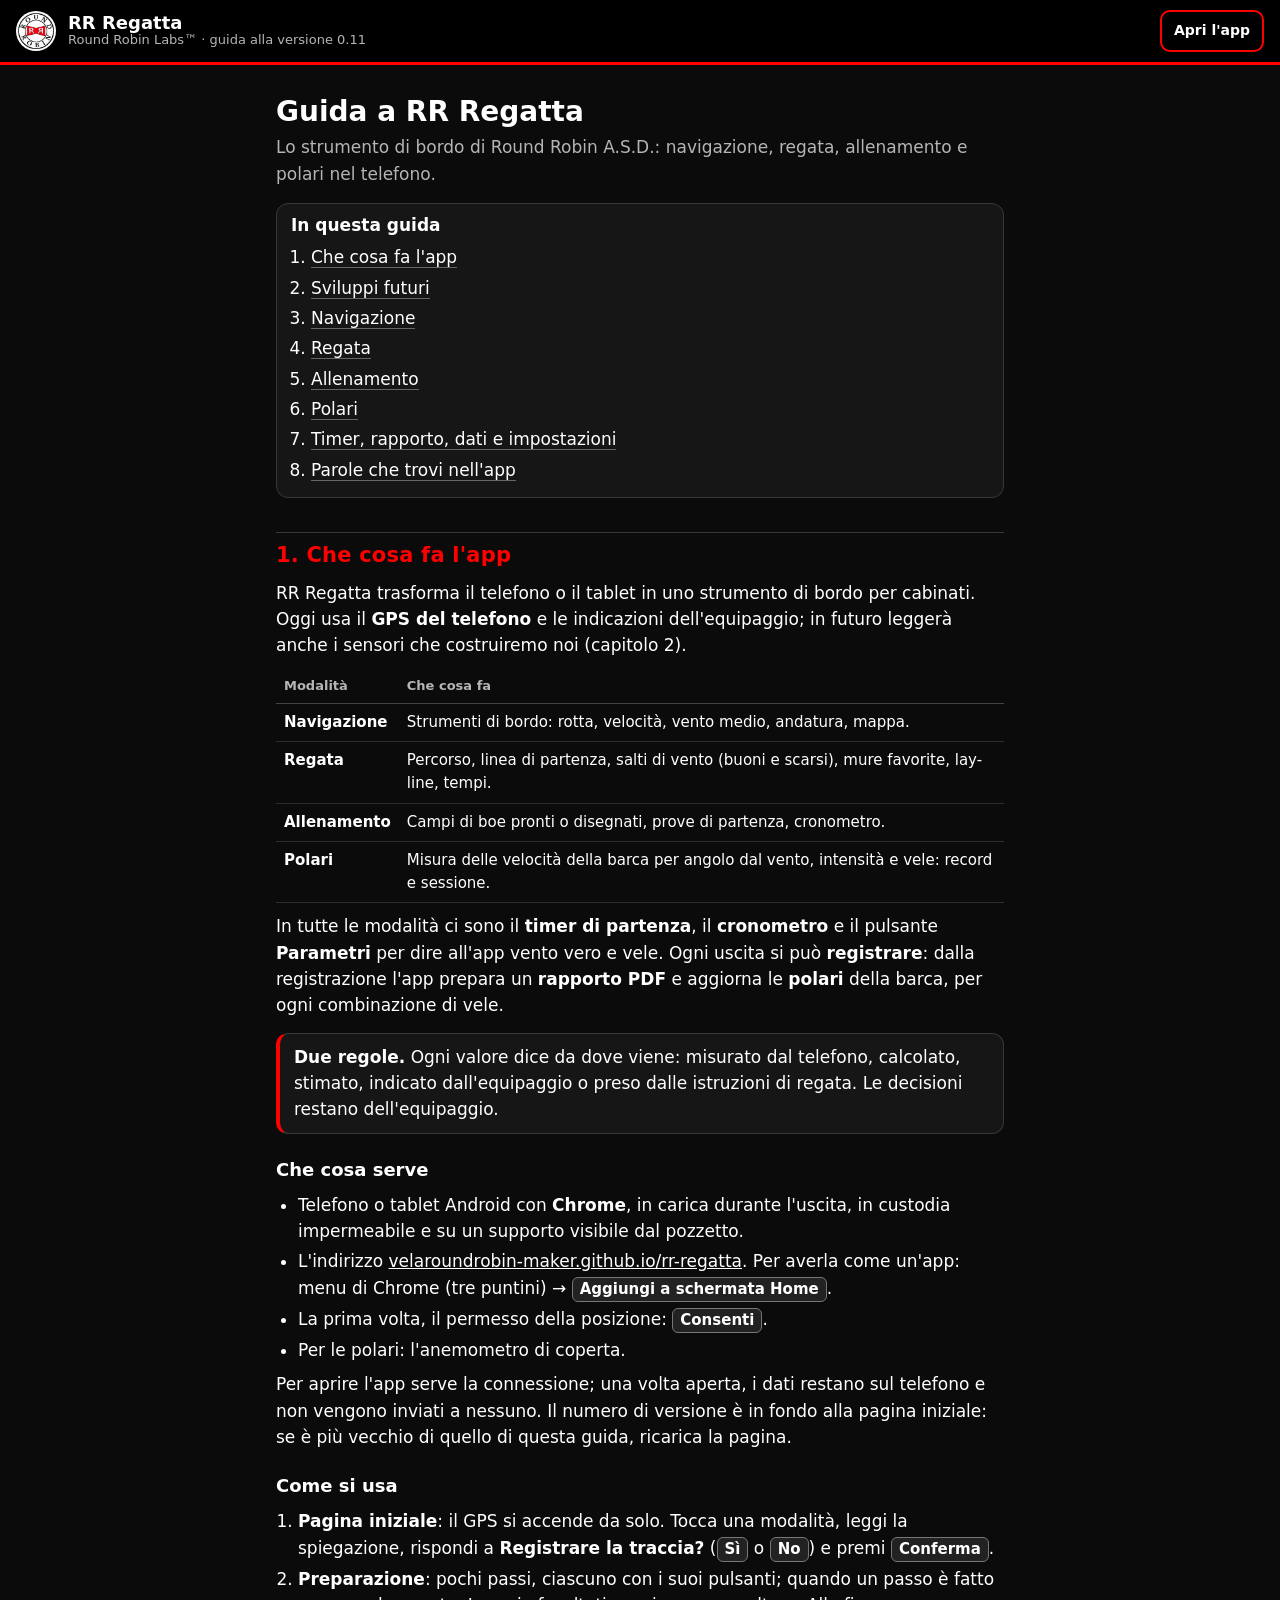
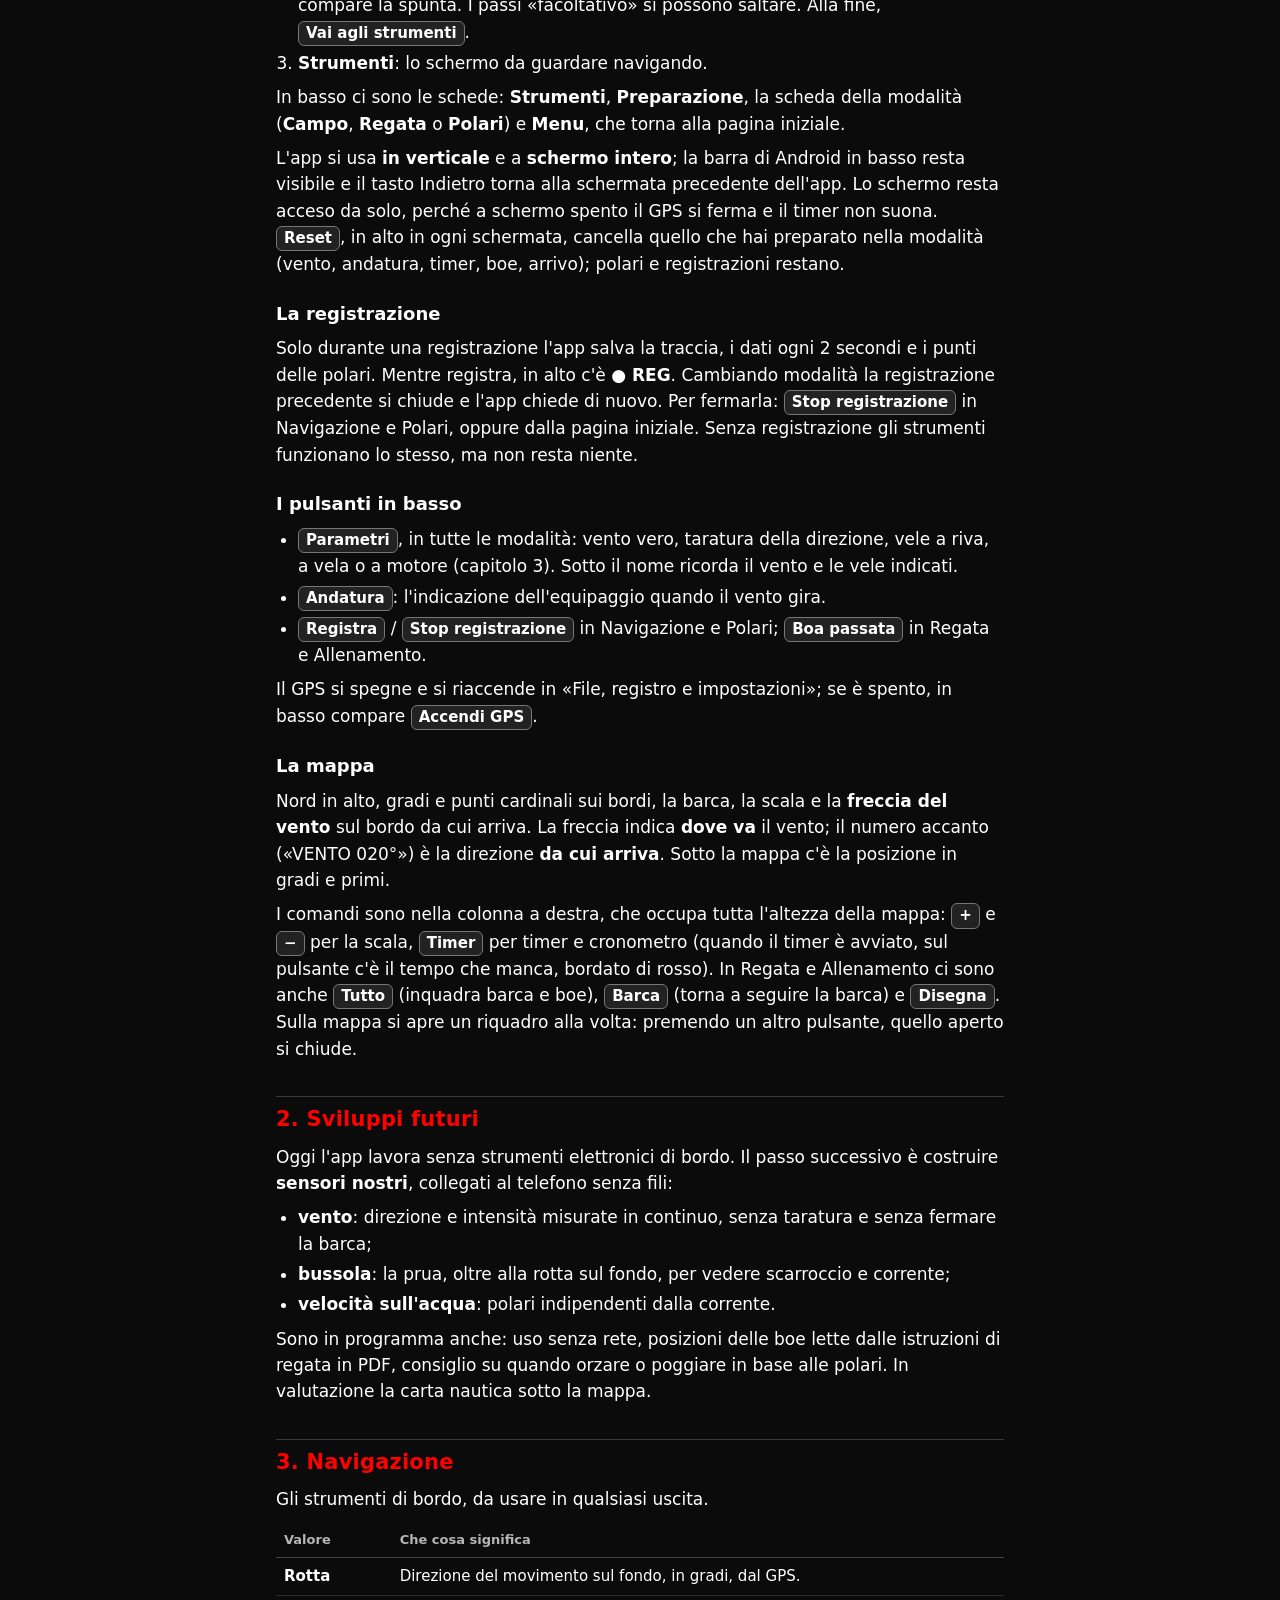
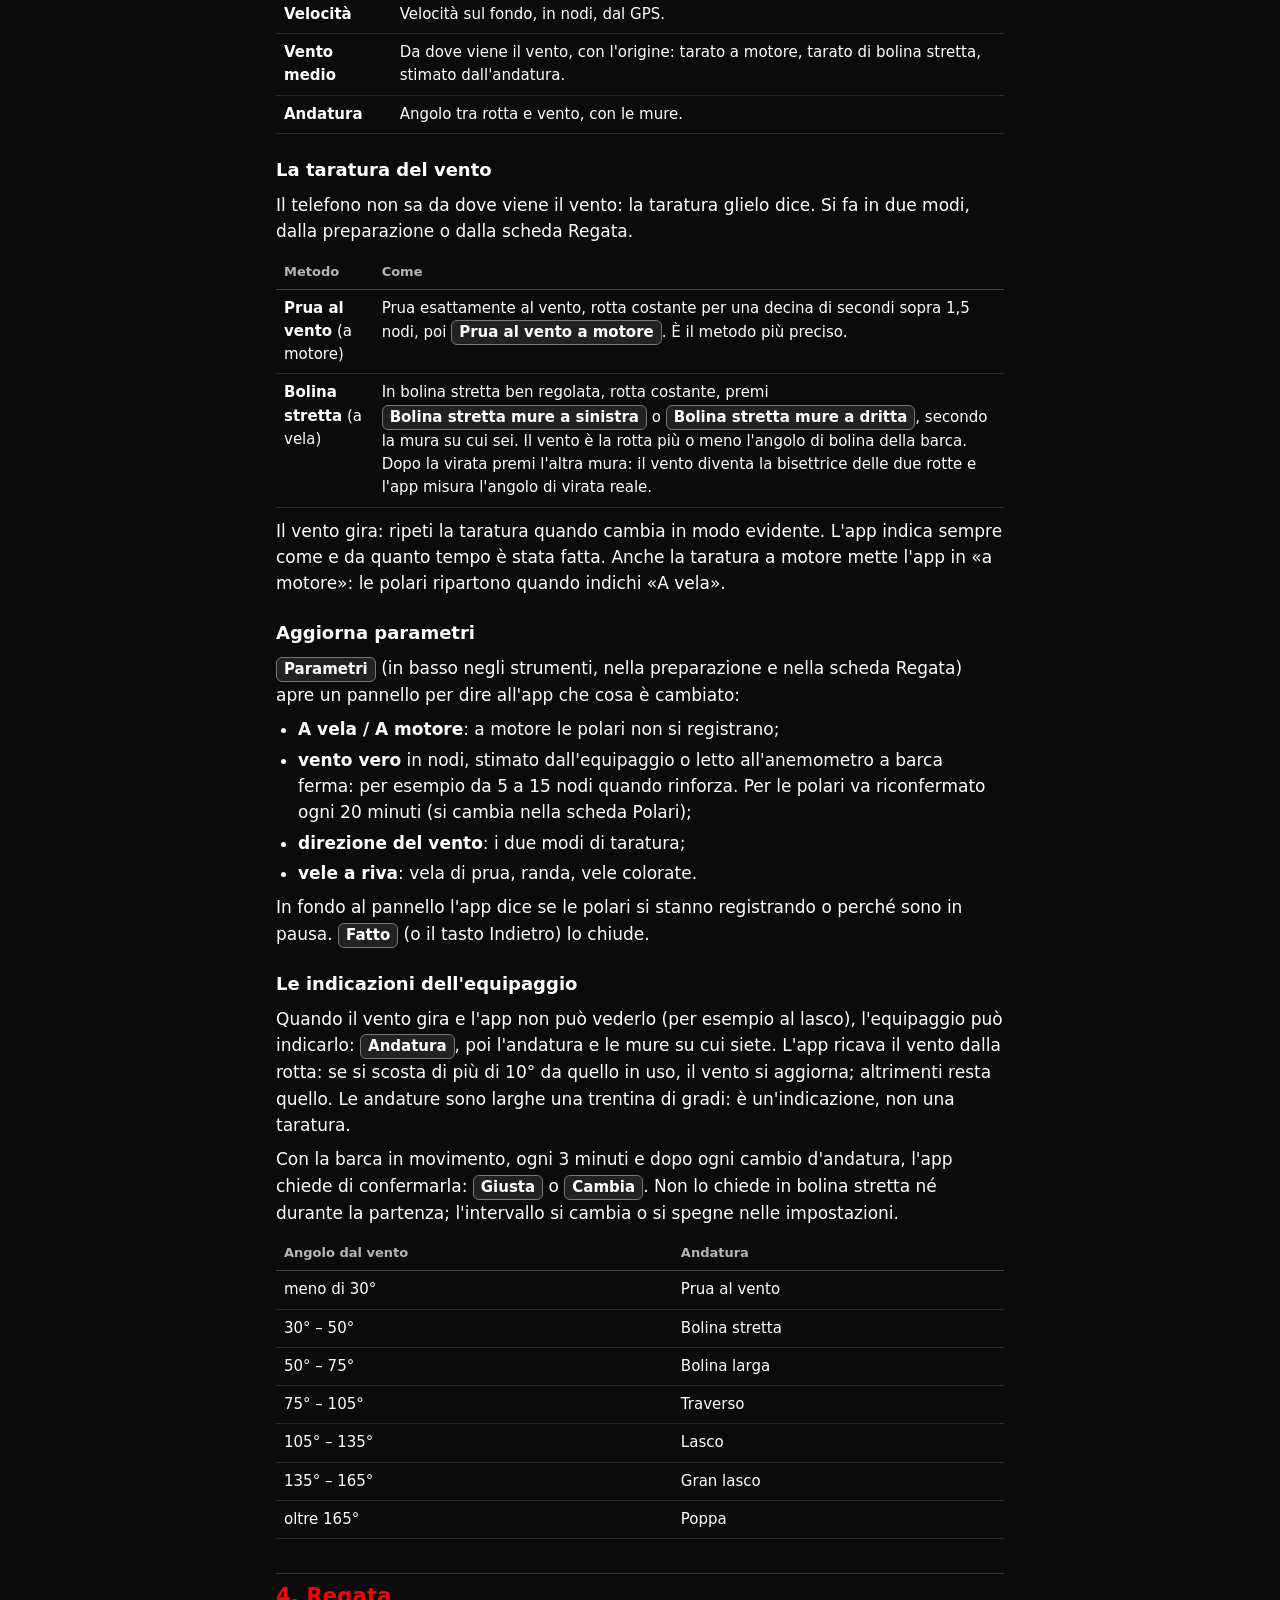
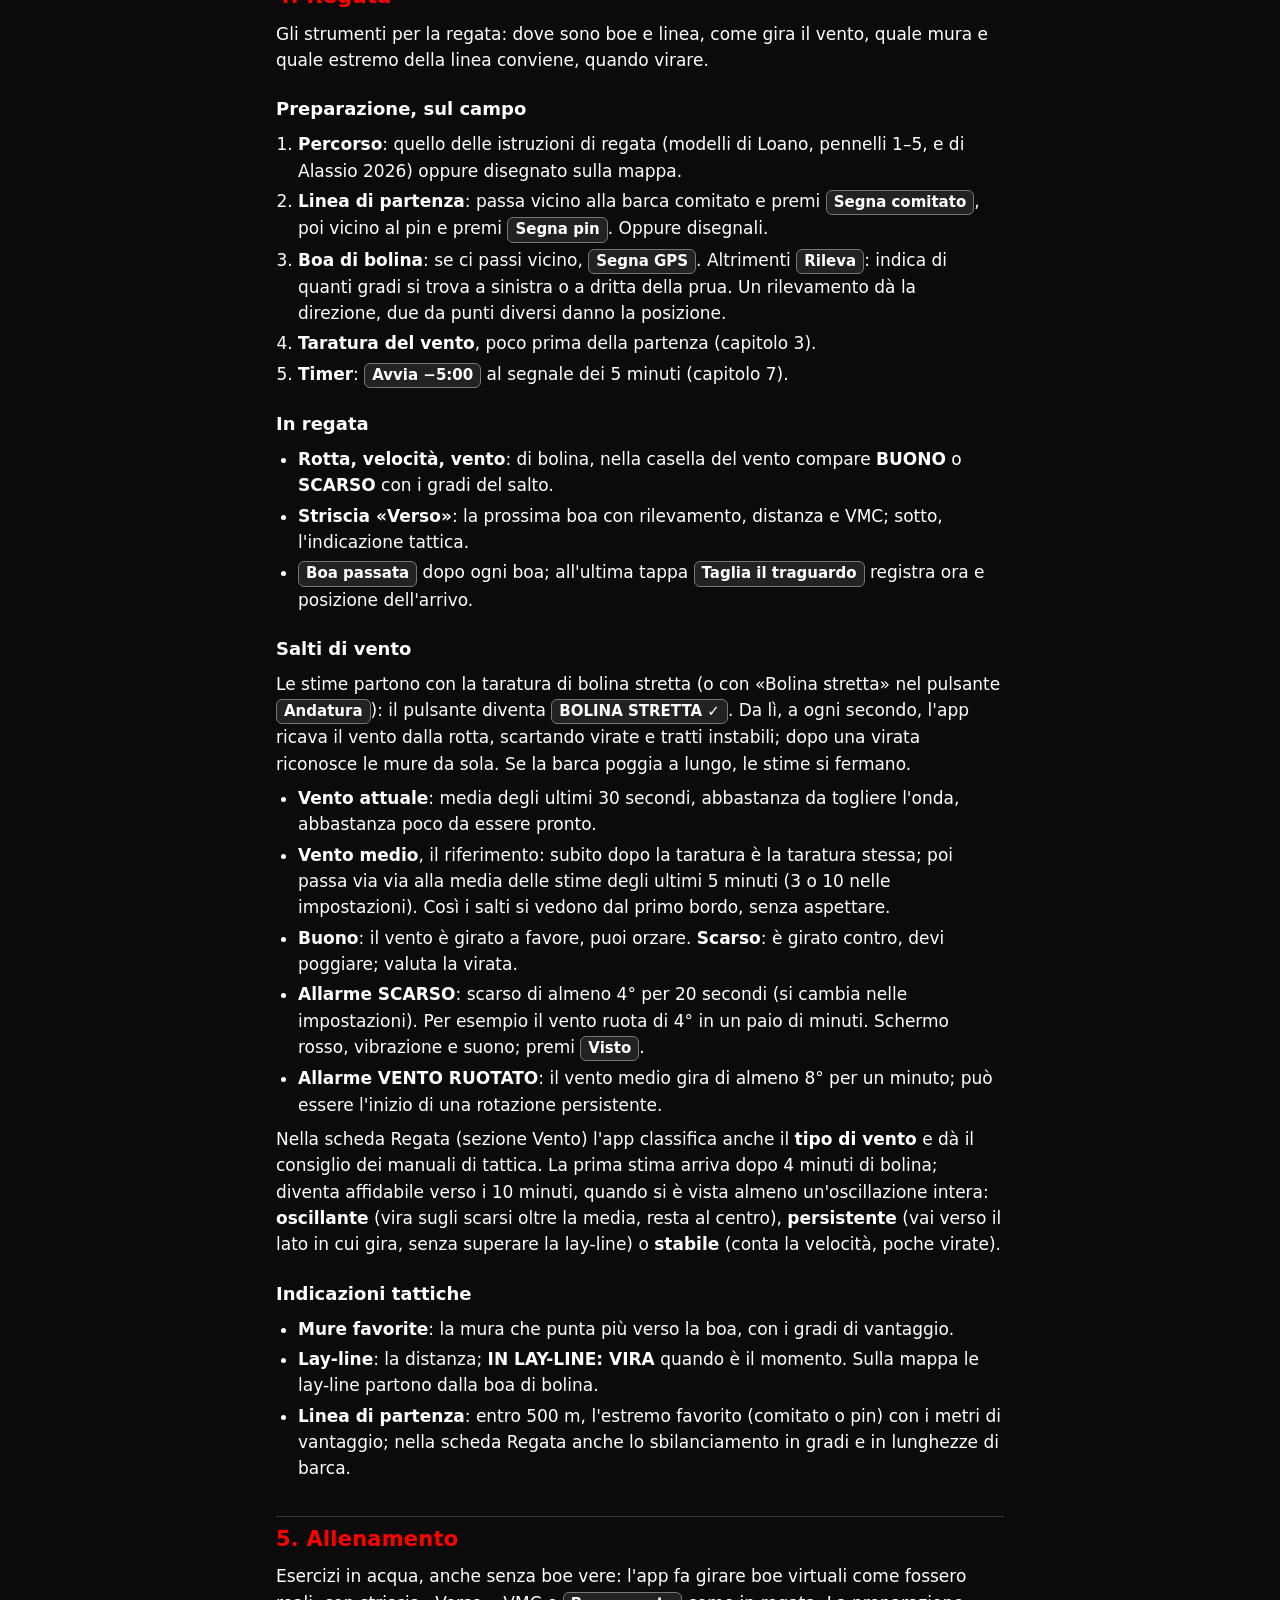
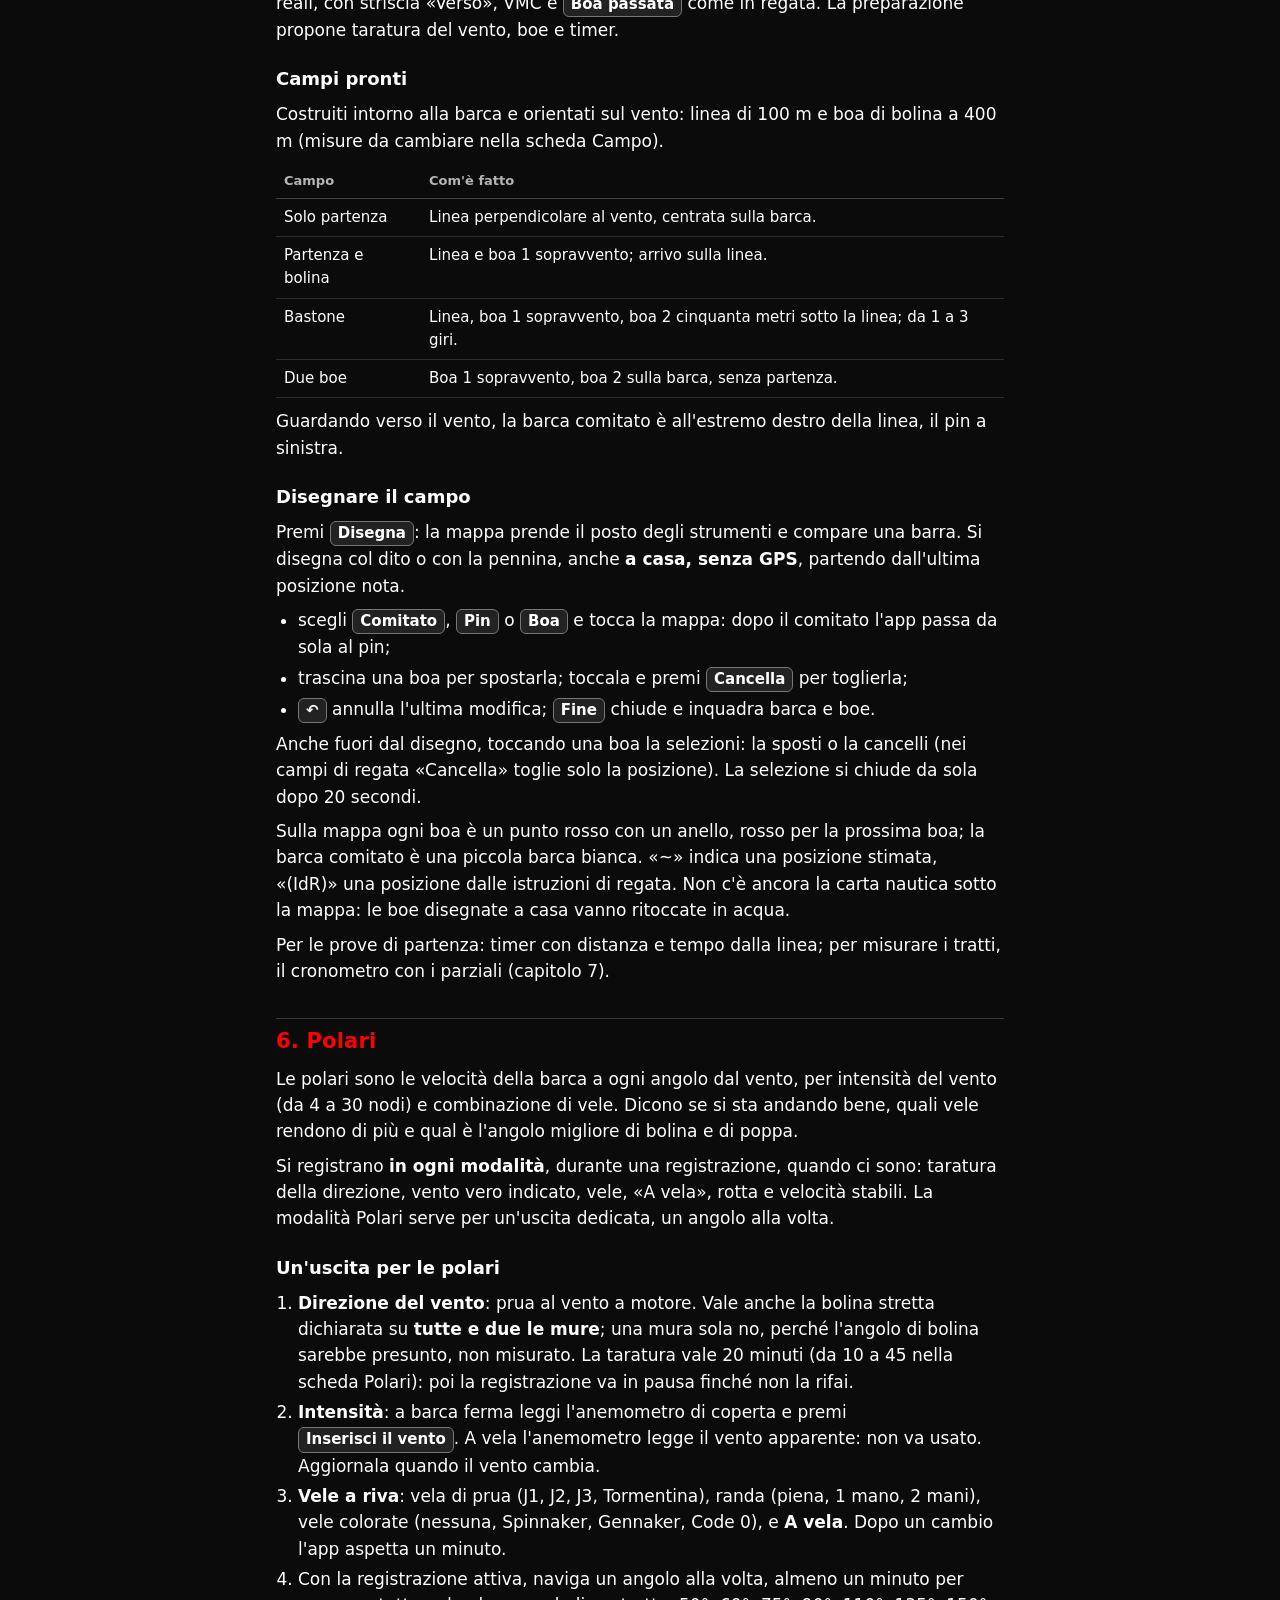
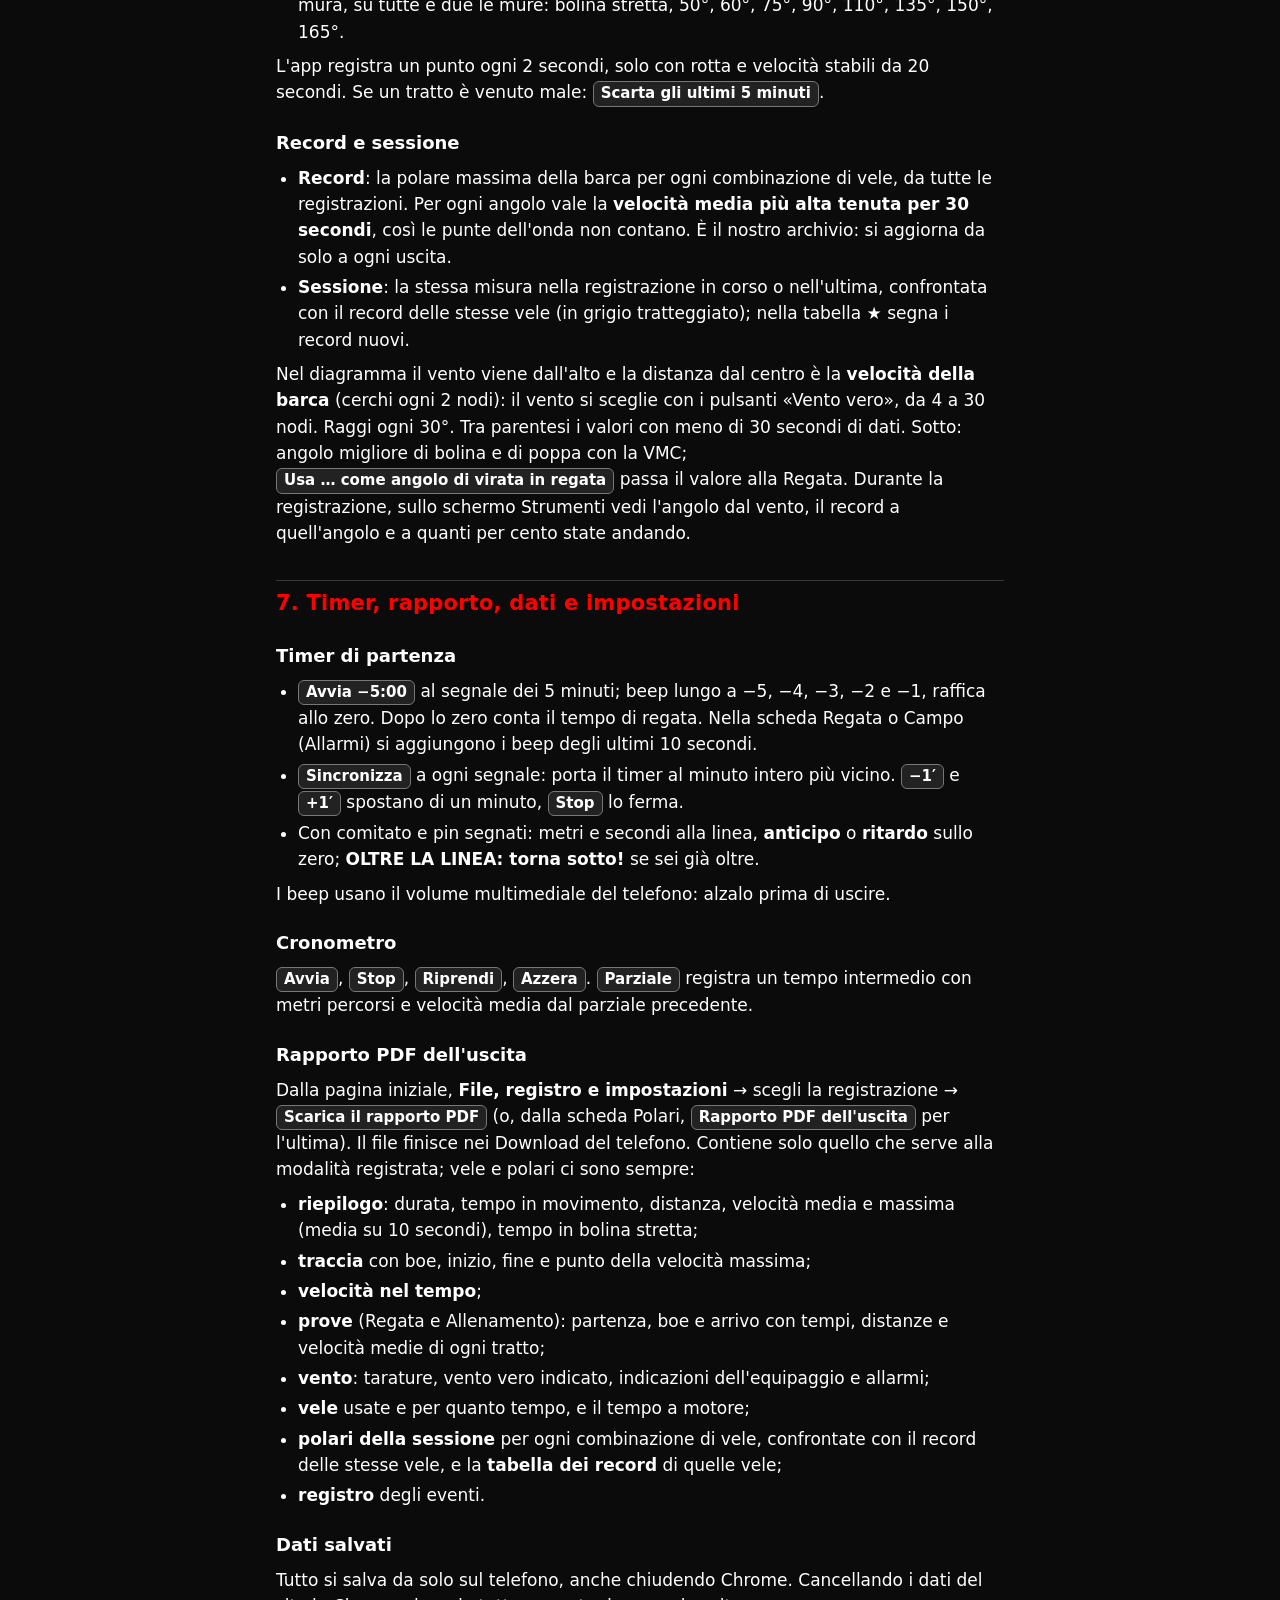
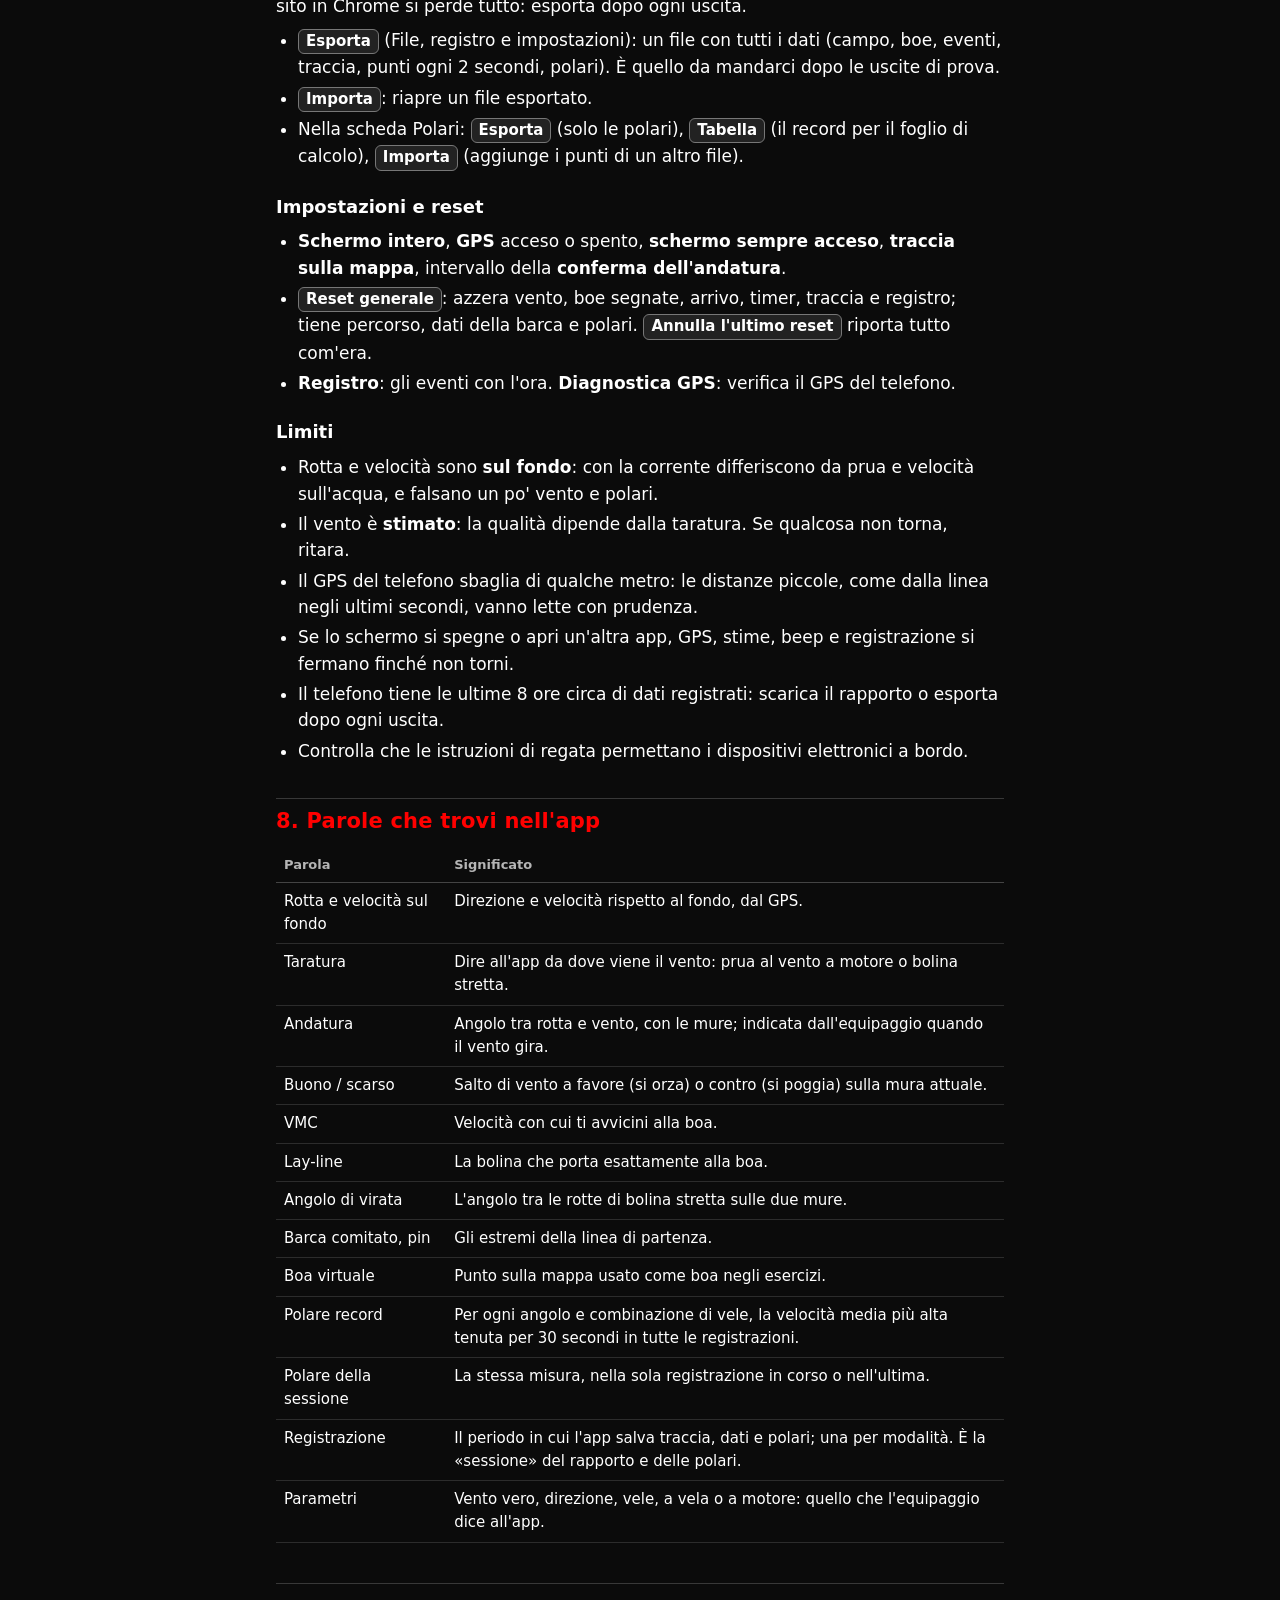
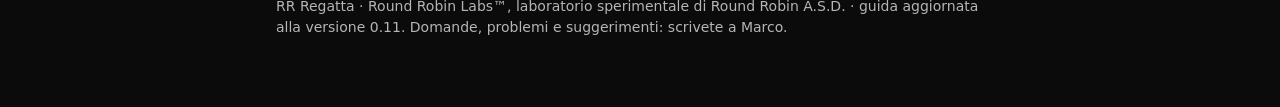
==== commit 9a5c0cc0: "Versione 0.11: registrazione per modalità, Aggiorna parametri, polari per velatura fino a 30 nodi, r" ====
--- a/guida/index.html
+++ b/guida/index.html
@@ -39,7 +39,7 @@
 <body>
 <header>
   <img src="../round-robin-logo.png" alt="Logo Round Robin">
-  <div><strong>RR Regatta</strong><small>Round Robin Labs™ · guida alla versione 0.10</small></div>
+  <div><strong>RR Regatta</strong><small>Round Robin Labs™ · guida alla versione 0.11</small></div>
   <a href="../">Apri l'app</a>
 </header>
 <main>
@@ -70,7 +70,7 @@
   <tr><td><strong>Allenamento</strong></td><td>Campi di boe pronti o disegnati, prove di partenza, cronometro.</td></tr>
   <tr><td><strong>Polari</strong></td><td>Misura delle velocità della barca per angolo dal vento, intensità e vele: record e sessione.</td></tr>
 </table>
-<p>In tutte le modalità ci sono il <strong>timer di partenza</strong> e il <strong>cronometro</strong>. Dopo ogni uscita l'app prepara un <strong>rapporto PDF</strong> con traccia, velocità, prove, vento, vele e polari.</p>
+<p>In tutte le modalità ci sono il <strong>timer di partenza</strong>, il <strong>cronometro</strong> e il pulsante <strong>Parametri</strong> per dire all'app vento vero e vele. Ogni uscita si può <strong>registrare</strong>: dalla registrazione l'app prepara un <strong>rapporto PDF</strong> e aggiorna le <strong>polari</strong> della barca, per ogni combinazione di vele.</p>
 <div class="riquadro">
   <p><strong>Due regole.</strong> Ogni valore dice da dove viene: misurato dal telefono, calcolato, stimato, indicato dall'equipaggio o preso dalle istruzioni di regata. Le decisioni restano dell'equipaggio.</p>
 </div>
@@ -86,16 +86,27 @@
 
 <h3>Come si usa</h3>
 <ol>
-  <li><strong>Pagina iniziale</strong>: il GPS si accende da solo. Tocca una modalità, leggi la spiegazione e premi <b class="tasto">Conferma</b>.</li>
+  <li><strong>Pagina iniziale</strong>: il GPS si accende da solo. Tocca una modalità, leggi la spiegazione, rispondi a <strong>Registrare la traccia?</strong> (<b class="tasto">Sì</b> o <b class="tasto">No</b>) e premi <b class="tasto">Conferma</b>.</li>
   <li><strong>Preparazione</strong>: pochi passi, ciascuno con i suoi pulsanti; quando un passo è fatto compare la spunta. I passi «facoltativo» si possono saltare. Alla fine, <b class="tasto">Vai agli strumenti</b>.</li>
   <li><strong>Strumenti</strong>: lo schermo da guardare navigando.</li>
 </ol>
 <p>In basso ci sono le schede: <strong>Strumenti</strong>, <strong>Preparazione</strong>, la scheda della modalità (<strong>Campo</strong>, <strong>Regata</strong> o <strong>Polari</strong>) e <strong>Menu</strong>, che torna alla pagina iniziale.</p>
-<p>L'app si usa <strong>in verticale</strong> e a <strong>schermo intero</strong>; lo schermo resta acceso da solo, perché a schermo spento il GPS si ferma e il timer non suona. <b class="tasto">Reset</b>, in alto in ogni schermata, cancella quello che hai preparato nella modalità (vento, andatura, timer, boe, arrivo); le polari restano.</p>
+<p>L'app si usa <strong>in verticale</strong> e a <strong>schermo intero</strong>; la barra di Android in basso resta visibile e il tasto Indietro torna alla schermata precedente dell'app. Lo schermo resta acceso da solo, perché a schermo spento il GPS si ferma e il timer non suona. <b class="tasto">Reset</b>, in alto in ogni schermata, cancella quello che hai preparato nella modalità (vento, andatura, timer, boe, arrivo); polari e registrazioni restano.</p>
+
+<h3>La registrazione</h3>
+<p>Solo durante una registrazione l'app salva la traccia, i dati ogni 2 secondi e i punti delle polari. Mentre registra, in alto c'è <strong>● REG</strong>. Cambiando modalità la registrazione precedente si chiude e l'app chiede di nuovo. Per fermarla: <b class="tasto">Stop registrazione</b> in Navigazione e Polari, oppure dalla pagina iniziale. Senza registrazione gli strumenti funzionano lo stesso, ma non resta niente.</p>
+
+<h3>I pulsanti in basso</h3>
+<ul>
+  <li><b class="tasto">Parametri</b>, in tutte le modalità: vento vero, taratura della direzione, vele a riva, a vela o a motore (capitolo 3). Sotto il nome ricorda il vento e le vele indicati.</li>
+  <li><b class="tasto">Andatura</b>: l'indicazione dell'equipaggio quando il vento gira.</li>
+  <li><b class="tasto">Registra</b> / <b class="tasto">Stop registrazione</b> in Navigazione e Polari; <b class="tasto">Boa passata</b> in Regata e Allenamento.</li>
+</ul>
+<p>Il GPS si spegne e si riaccende in «File, registro e impostazioni»; se è spento, in basso compare <b class="tasto">Accendi GPS</b>.</p>
 
 <h3>La mappa</h3>
 <p>Nord in alto, gradi e punti cardinali sui bordi, la barca, la scala e la <strong>freccia del vento</strong> sul bordo da cui arriva. La freccia indica <strong>dove va</strong> il vento; il numero accanto («VENTO 020°») è la direzione <strong>da cui arriva</strong>. Sotto la mappa c'è la posizione in gradi e primi.</p>
-<p>I comandi sono nella colonna a destra: <b class="tasto">+</b> e <b class="tasto">−</b> per la scala, <b class="tasto">Timer</b> per timer e cronometro (quando il timer è avviato, sul pulsante c'è il tempo che manca, bordato di rosso). In Regata e Allenamento ci sono anche <b class="tasto">Tutto</b> (inquadra barca e boe), <b class="tasto">Barca</b> (torna a seguire la barca) e <b class="tasto">Disegna</b>. Sulla mappa si apre un riquadro alla volta: premendo un altro pulsante, quello aperto si chiude.</p>
+<p>I comandi sono nella colonna a destra, che occupa tutta l'altezza della mappa: <b class="tasto">+</b> e <b class="tasto">−</b> per la scala, <b class="tasto">Timer</b> per timer e cronometro (quando il timer è avviato, sul pulsante c'è il tempo che manca, bordato di rosso). In Regata e Allenamento ci sono anche <b class="tasto">Tutto</b> (inquadra barca e boe), <b class="tasto">Barca</b> (torna a seguire la barca) e <b class="tasto">Disegna</b>. Sulla mappa si apre un riquadro alla volta: premendo un altro pulsante, quello aperto si chiude.</p>
 
 <h2 id="futuro">2. Sviluppi futuri</h2>
 <p>Oggi l'app lavora senza strumenti elettronici di bordo. Il passo successivo è costruire <strong>sensori nostri</strong>, collegati al telefono senza fili:</p>
@@ -123,7 +134,17 @@
   <tr><td><strong>Prua al vento</strong> (a motore)</td><td>Prua esattamente al vento, rotta costante per una decina di secondi sopra 1,5 nodi, poi <b class="tasto">Prua al vento a motore</b>. È il metodo più preciso.</td></tr>
   <tr><td><strong>Bolina stretta</strong> (a vela)</td><td>In bolina stretta ben regolata, rotta costante, premi <b class="tasto">Bolina stretta mure a sinistra</b> o <b class="tasto">Bolina stretta mure a dritta</b>, secondo la mura su cui sei. Il vento è la rotta più o meno l'angolo di bolina della barca. Dopo la virata premi l'altra mura: il vento diventa la bisettrice delle due rotte e l'app misura l'angolo di virata reale.</td></tr>
 </table>
-<p>Il vento gira: ripeti la taratura quando cambia in modo evidente. L'app indica sempre come e da quanto tempo è stata fatta.</p>
+<p>Il vento gira: ripeti la taratura quando cambia in modo evidente. L'app indica sempre come e da quanto tempo è stata fatta. Anche la taratura a motore mette l'app in «a motore»: le polari ripartono quando indichi «A vela».</p>
+
+<h3 id="parametri">Aggiorna parametri</h3>
+<p><b class="tasto">Parametri</b> (in basso negli strumenti, nella preparazione e nella scheda Regata) apre un pannello per dire all'app che cosa è cambiato:</p>
+<ul>
+  <li><strong>A vela / A motore</strong>: a motore le polari non si registrano;</li>
+  <li><strong>vento vero</strong> in nodi, stimato dall'equipaggio o letto all'anemometro a barca ferma: per esempio da 5 a 15 nodi quando rinforza. Per le polari va riconfermato ogni 20 minuti (si cambia nella scheda Polari);</li>
+  <li><strong>direzione del vento</strong>: i due modi di taratura;</li>
+  <li><strong>vele a riva</strong>: vela di prua, randa, vele colorate.</li>
+</ul>
+<p>In fondo al pannello l'app dice se le polari si stanno registrando o perché sono in pausa. <b class="tasto">Fatto</b> (o il tasto Indietro) lo chiude.</p>
 
 <h3>Le indicazioni dell'equipaggio</h3>
 <p>Quando il vento gira e l'app non può vederlo (per esempio al lasco), l'equipaggio può indicarlo: <b class="tasto">Andatura</b>, poi l'andatura e le mure su cui siete. L'app ricava il vento dalla rotta: se si scosta di più di 10° da quello in uso, il vento si aggiorna; altrimenti resta quello. Le andature sono larghe una trentina di gradi: è un'indicazione, non una taratura.</p>
@@ -156,14 +177,15 @@
   <li><b class="tasto">Boa passata</b> dopo ogni boa; all'ultima tappa <b class="tasto">Taglia il traguardo</b> registra ora e posizione dell'arrivo.</li>
 </ul>
 <h3>Salti di vento</h3>
-<p>Le stime partono con la taratura di bolina stretta (o con «Bolina stretta» nel pulsante <b class="tasto">Andatura</b>): il pulsante diventa <b class="tasto">BOLINA STRETTA ✓</b>. Da lì l'app stima il vento dalla rotta, scartando virate e tratti instabili; dopo una virata riconosce le mure da sola. Se la barca poggia a lungo, le stime si fermano.</p>
-<ul>
-  <li><strong>Vento medio</strong>: media degli ultimi 5 minuti (3 o 10 nelle impostazioni). Il salto è la differenza tra gli ultimi 20 secondi e la media.</li>
+<p>Le stime partono con la taratura di bolina stretta (o con «Bolina stretta» nel pulsante <b class="tasto">Andatura</b>): il pulsante diventa <b class="tasto">BOLINA STRETTA ✓</b>. Da lì, a ogni secondo, l'app ricava il vento dalla rotta, scartando virate e tratti instabili; dopo una virata riconosce le mure da sola. Se la barca poggia a lungo, le stime si fermano.</p>
+<ul>
+  <li><strong>Vento attuale</strong>: media degli ultimi 30 secondi, abbastanza da togliere l'onda, abbastanza poco da essere pronto.</li>
+  <li><strong>Vento medio</strong>, il riferimento: subito dopo la taratura è la taratura stessa; poi passa via via alla media delle stime degli ultimi 5 minuti (3 o 10 nelle impostazioni). Così i salti si vedono dal primo bordo, senza aspettare.</li>
   <li><strong>Buono</strong>: il vento è girato a favore, puoi orzare. <strong>Scarso</strong>: è girato contro, devi poggiare; valuta la virata.</li>
-  <li><strong>Allarme SCARSO</strong>: scarso oltre la soglia (6°) per 20 secondi. Schermo rosso, vibrazione e suono; premi <b class="tasto">Visto</b>.</li>
+  <li><strong>Allarme SCARSO</strong>: scarso di almeno 4° per 20 secondi (si cambia nelle impostazioni). Per esempio il vento ruota di 4° in un paio di minuti. Schermo rosso, vibrazione e suono; premi <b class="tasto">Visto</b>.</li>
   <li><strong>Allarme VENTO RUOTATO</strong>: il vento medio gira di almeno 8° per un minuto; può essere l'inizio di una rotazione persistente.</li>
 </ul>
-<p>Dopo almeno 8 minuti di bolina, nella scheda Regata (sezione Vento) l'app classifica il vento e dà il consiglio dei manuali di tattica: <strong>oscillante</strong> (vira sugli scarsi oltre la media, resta al centro), <strong>persistente</strong> (vai verso il lato in cui gira, senza superare la lay-line) o <strong>stabile</strong> (conta la velocità, poche virate).</p>
+<p>Nella scheda Regata (sezione Vento) l'app classifica anche il <strong>tipo di vento</strong> e dà il consiglio dei manuali di tattica. La prima stima arriva dopo 4 minuti di bolina; diventa affidabile verso i 10 minuti, quando si è vista almeno un'oscillazione intera: <strong>oscillante</strong> (vira sugli scarsi oltre la media, resta al centro), <strong>persistente</strong> (vai verso il lato in cui gira, senza superare la lay-line) o <strong>stabile</strong> (conta la velocità, poche virate).</p>
 <h3>Indicazioni tattiche</h3>
 <ul>
   <li><strong>Mure favorite</strong>: la mura che punta più verso la boa, con i gradi di vantaggio.</li>
@@ -195,21 +217,22 @@
 <p>Per le prove di partenza: timer con distanza e tempo dalla linea; per misurare i tratti, il cronometro con i parziali (capitolo 7).</p>
 
 <h2 id="polari">6. Polari</h2>
-<p>Le polari sono le velocità della barca a ogni angolo dal vento, per intensità del vento e combinazione di vele. Dicono se si sta andando bene, quali vele rendono di più e qual è l'angolo migliore di bolina e di poppa.</p>
+<p>Le polari sono le velocità della barca a ogni angolo dal vento, per intensità del vento (da 4 a 30 nodi) e combinazione di vele. Dicono se si sta andando bene, quali vele rendono di più e qual è l'angolo migliore di bolina e di poppa.</p>
+<p>Si registrano <strong>in ogni modalità</strong>, durante una registrazione, quando ci sono: taratura della direzione, vento vero indicato, vele, «A vela», rotta e velocità stabili. La modalità Polari serve per un'uscita dedicata, un angolo alla volta.</p>
 <h3>Un'uscita per le polari</h3>
 <ol>
   <li><strong>Direzione del vento</strong>: prua al vento a motore. Vale anche la bolina stretta dichiarata su <strong>tutte e due le mure</strong>; una mura sola no, perché l'angolo di bolina sarebbe presunto, non misurato. La taratura vale 20 minuti (da 10 a 45 nella scheda Polari): poi la registrazione va in pausa finché non la rifai.</li>
   <li><strong>Intensità</strong>: a barca ferma leggi l'anemometro di coperta e premi <b class="tasto">Inserisci il vento</b>. A vela l'anemometro legge il vento apparente: non va usato. Aggiornala quando il vento cambia.</li>
-  <li><strong>Vele a riva</strong>: vela di prua (J1, J2, J3, Tormentina), randa (piena, 1 mano, 2 mani), vele colorate (nessuna, Spinnaker, Gennaker, Code 0). Dopo un cambio l'app aspetta un minuto.</li>
-  <li><b class="tasto">Avvia la registrazione</b> e naviga un angolo alla volta, almeno un minuto per mura, su tutte e due le mure: bolina stretta, 50°, 60°, 75°, 90°, 110°, 135°, 150°, 165°.</li>
+  <li><strong>Vele a riva</strong>: vela di prua (J1, J2, J3, Tormentina), randa (piena, 1 mano, 2 mani), vele colorate (nessuna, Spinnaker, Gennaker, Code 0), e <strong>A vela</strong>. Dopo un cambio l'app aspetta un minuto.</li>
+  <li>Con la registrazione attiva, naviga un angolo alla volta, almeno un minuto per mura, su tutte e due le mure: bolina stretta, 50°, 60°, 75°, 90°, 110°, 135°, 150°, 165°.</li>
 </ol>
 <p>L'app registra un punto ogni 2 secondi, solo con rotta e velocità stabili da 20 secondi. Se un tratto è venuto male: <b class="tasto">Scarta gli ultimi 5 minuti</b>.</p>
 <h3>Record e sessione</h3>
 <ul>
-  <li><strong>Record</strong>: la polare massima della barca, con tutte le uscite. Per ogni angolo vale la <strong>velocità media più alta tenuta per 30 secondi</strong>, così le punte dell'onda non contano.</li>
-  <li><strong>Sessione</strong>: la stessa misura, solo nell'uscita in corso o nell'ultima. Più di 2 ore senza dati separano due uscite. Nel diagramma il record è in grigio tratteggiato; nella tabella ★ segna i record fatti in quella uscita.</li>
-</ul>
-<p>Nel diagramma il vento viene dall'alto e la distanza dal centro è la velocità; cerchi ogni 2 nodi, raggi ogni 30°. Tra parentesi i valori con meno di 30 secondi di dati. Sotto: angolo migliore di bolina e di poppa con la VMC; <b class="tasto">Usa … come angolo di virata in regata</b> passa il valore alla Regata. Durante la registrazione, sullo schermo Strumenti vedi l'angolo dal vento, il record a quell'angolo e a quanti per cento state andando.</p>
+  <li><strong>Record</strong>: la polare massima della barca per ogni combinazione di vele, da tutte le registrazioni. Per ogni angolo vale la <strong>velocità media più alta tenuta per 30 secondi</strong>, così le punte dell'onda non contano. È il nostro archivio: si aggiorna da solo a ogni uscita.</li>
+  <li><strong>Sessione</strong>: la stessa misura nella registrazione in corso o nell'ultima, confrontata con il record delle stesse vele (in grigio tratteggiato); nella tabella ★ segna i record nuovi.</li>
+</ul>
+<p>Nel diagramma il vento viene dall'alto e la distanza dal centro è la <strong>velocità della barca</strong> (cerchi ogni 2 nodi): il vento si sceglie con i pulsanti «Vento vero», da 4 a 30 nodi. Raggi ogni 30°. Tra parentesi i valori con meno di 30 secondi di dati. Sotto: angolo migliore di bolina e di poppa con la VMC; <b class="tasto">Usa … come angolo di virata in regata</b> passa il valore alla Regata. Durante la registrazione, sullo schermo Strumenti vedi l'angolo dal vento, il record a quell'angolo e a quanti per cento state andando.</p>
 
 <h2 id="resto">7. Timer, rapporto, dati e impostazioni</h2>
 <h3>Timer di partenza</h3>
@@ -223,15 +246,15 @@
 <p><b class="tasto">Avvia</b>, <b class="tasto">Stop</b>, <b class="tasto">Riprendi</b>, <b class="tasto">Azzera</b>. <b class="tasto">Parziale</b> registra un tempo intermedio con metri percorsi e velocità media dal parziale precedente.</p>
 
 <h3 id="rapporto">Rapporto PDF dell'uscita</h3>
-<p>Dalla pagina iniziale, <strong>File, registro e impostazioni</strong> → scegli l'uscita → <b class="tasto">Scarica il rapporto PDF</b> (o, dalla scheda Polari, <b class="tasto">Rapporto PDF dell'uscita</b> per l'ultima). Il file finisce nei Download del telefono. Contiene:</p>
+<p>Dalla pagina iniziale, <strong>File, registro e impostazioni</strong> → scegli la registrazione → <b class="tasto">Scarica il rapporto PDF</b> (o, dalla scheda Polari, <b class="tasto">Rapporto PDF dell'uscita</b> per l'ultima). Il file finisce nei Download del telefono. Contiene solo quello che serve alla modalità registrata; vele e polari ci sono sempre:</p>
 <ul>
   <li><strong>riepilogo</strong>: durata, tempo in movimento, distanza, velocità media e massima (media su 10 secondi), tempo in bolina stretta;</li>
   <li><strong>traccia</strong> con boe, inizio, fine e punto della velocità massima;</li>
   <li><strong>velocità nel tempo</strong>;</li>
-  <li><strong>prove</strong>: partenza, boe e arrivo con tempi, distanze e velocità medie di ogni tratto;</li>
-  <li><strong>vento</strong>: tarature, indicazioni dell'equipaggio e allarmi;</li>
-  <li><strong>vele</strong> usate e per quanto tempo;</li>
-  <li><strong>polari della sessione</strong> confrontate con il record, e la <strong>tabella dei record</strong>;</li>
+  <li><strong>prove</strong> (Regata e Allenamento): partenza, boe e arrivo con tempi, distanze e velocità medie di ogni tratto;</li>
+  <li><strong>vento</strong>: tarature, vento vero indicato, indicazioni dell'equipaggio e allarmi;</li>
+  <li><strong>vele</strong> usate e per quanto tempo, e il tempo a motore;</li>
+  <li><strong>polari della sessione</strong> per ogni combinazione di vele, confrontate con il record delle stesse vele, e la <strong>tabella dei record</strong> di quelle vele;</li>
   <li><strong>registro</strong> degli eventi.</li>
 </ul>
 
@@ -245,7 +268,7 @@
 
 <h3>Impostazioni e reset</h3>
 <ul>
-  <li><strong>Schermo intero</strong>, <strong>schermo sempre acceso</strong>, <strong>traccia sulla mappa</strong>, intervallo della <strong>conferma dell'andatura</strong>.</li>
+  <li><strong>Schermo intero</strong>, <strong>GPS</strong> acceso o spento, <strong>schermo sempre acceso</strong>, <strong>traccia sulla mappa</strong>, intervallo della <strong>conferma dell'andatura</strong>.</li>
   <li><b class="tasto">Reset generale</b>: azzera vento, boe segnate, arrivo, timer, traccia e registro; tiene percorso, dati della barca e polari. <b class="tasto">Annulla l'ultimo reset</b> riporta tutto com'era.</li>
   <li><strong>Registro</strong>: gli eventi con l'ora. <strong>Diagnostica GPS</strong>: verifica il GPS del telefono.</li>
 </ul>
@@ -255,7 +278,8 @@
   <li>Rotta e velocità sono <strong>sul fondo</strong>: con la corrente differiscono da prua e velocità sull'acqua, e falsano un po' vento e polari.</li>
   <li>Il vento è <strong>stimato</strong>: la qualità dipende dalla taratura. Se qualcosa non torna, ritara.</li>
   <li>Il GPS del telefono sbaglia di qualche metro: le distanze piccole, come dalla linea negli ultimi secondi, vanno lette con prudenza.</li>
-  <li>Se lo schermo si spegne o apri un'altra app, GPS, stime e beep si fermano finché non torni.</li>
+  <li>Se lo schermo si spegne o apri un'altra app, GPS, stime, beep e registrazione si fermano finché non torni.</li>
+  <li>Il telefono tiene le ultime 8 ore circa di dati registrati: scarica il rapporto o esporta dopo ogni uscita.</li>
   <li>Controlla che le istruzioni di regata permettano i dispositivi elettronici a bordo.</li>
 </ul>
 
@@ -271,12 +295,13 @@
   <tr><td>Angolo di virata</td><td>L'angolo tra le rotte di bolina stretta sulle due mure.</td></tr>
   <tr><td>Barca comitato, pin</td><td>Gli estremi della linea di partenza.</td></tr>
   <tr><td>Boa virtuale</td><td>Punto sulla mappa usato come boa negli esercizi.</td></tr>
-  <tr><td>Polare record</td><td>Per ogni angolo, la velocità media più alta tenuta per 30 secondi in tutte le uscite.</td></tr>
-  <tr><td>Polare della sessione</td><td>La stessa misura, nella sola uscita in corso o nell'ultima.</td></tr>
-  <tr><td>Uscita</td><td>Un periodo di dati senza pause di oltre 2 ore.</td></tr>
-</table>
-
-<p class="piede">RR Regatta · Round Robin Labs™, laboratorio sperimentale di Round Robin A.S.D. · guida aggiornata alla versione 0.10. Domande, problemi e suggerimenti: scrivete a Marco.</p>
+  <tr><td>Polare record</td><td>Per ogni angolo e combinazione di vele, la velocità media più alta tenuta per 30 secondi in tutte le registrazioni.</td></tr>
+  <tr><td>Polare della sessione</td><td>La stessa misura, nella sola registrazione in corso o nell'ultima.</td></tr>
+  <tr><td>Registrazione</td><td>Il periodo in cui l'app salva traccia, dati e polari; una per modalità. È la «sessione» del rapporto e delle polari.</td></tr>
+  <tr><td>Parametri</td><td>Vento vero, direzione, vele, a vela o a motore: quello che l'equipaggio dice all'app.</td></tr>
+</table>
+
+<p class="piede">RR Regatta · Round Robin Labs™, laboratorio sperimentale di Round Robin A.S.D. · guida aggiornata alla versione 0.11. Domande, problemi e suggerimenti: scrivete a Marco.</p>
 </main>
 </body>
 </html>
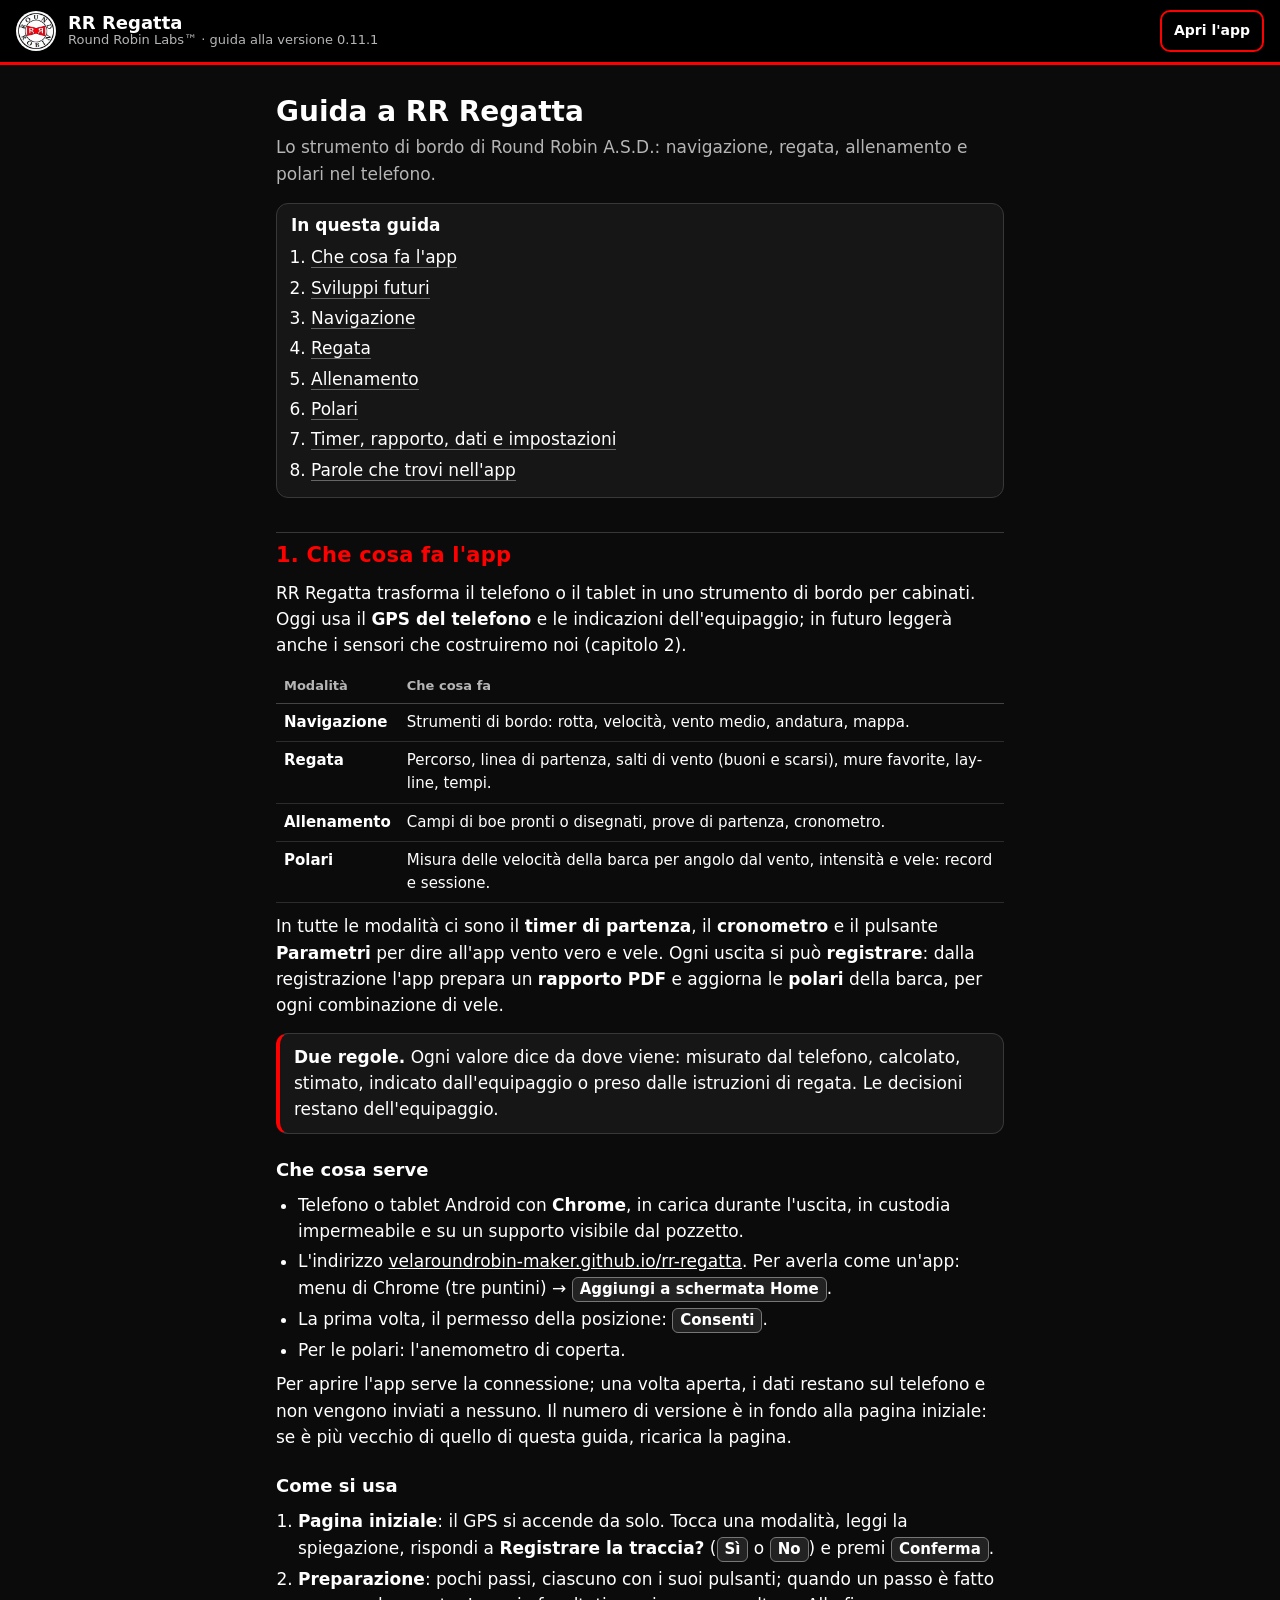
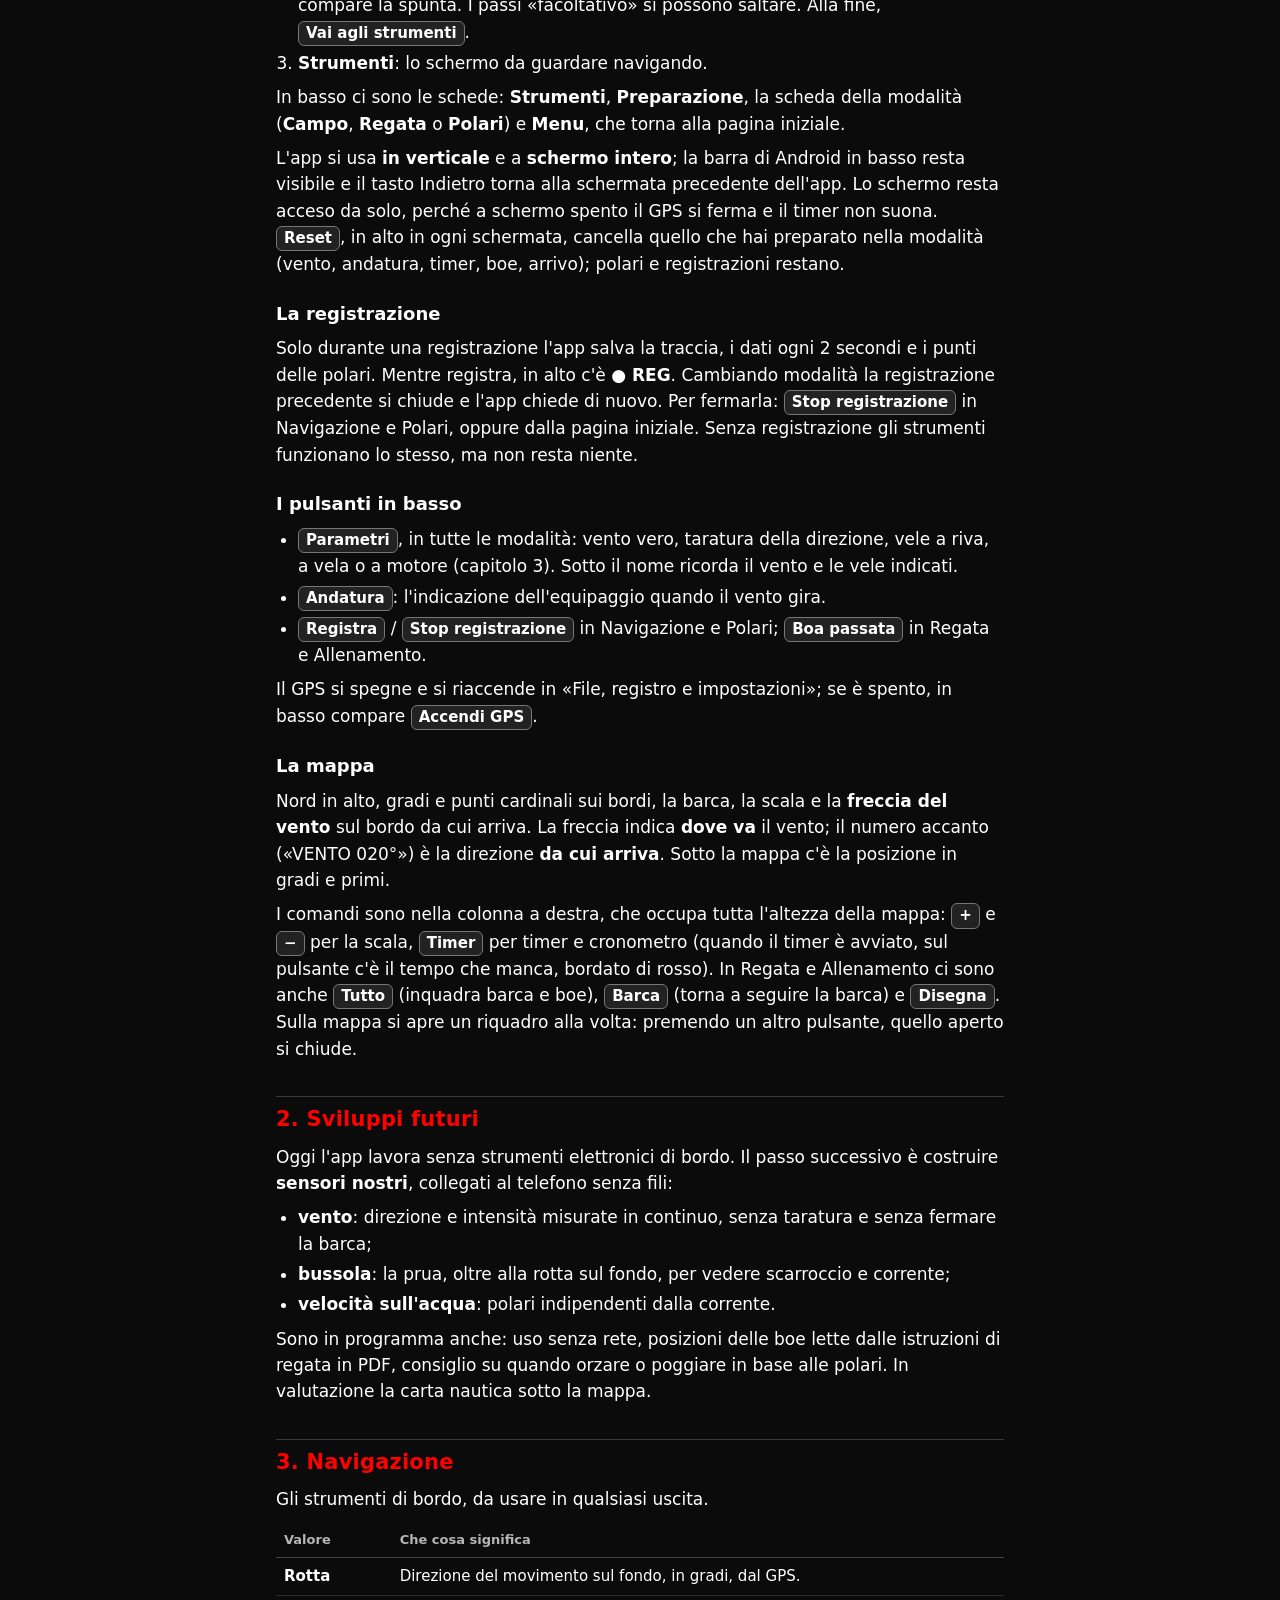
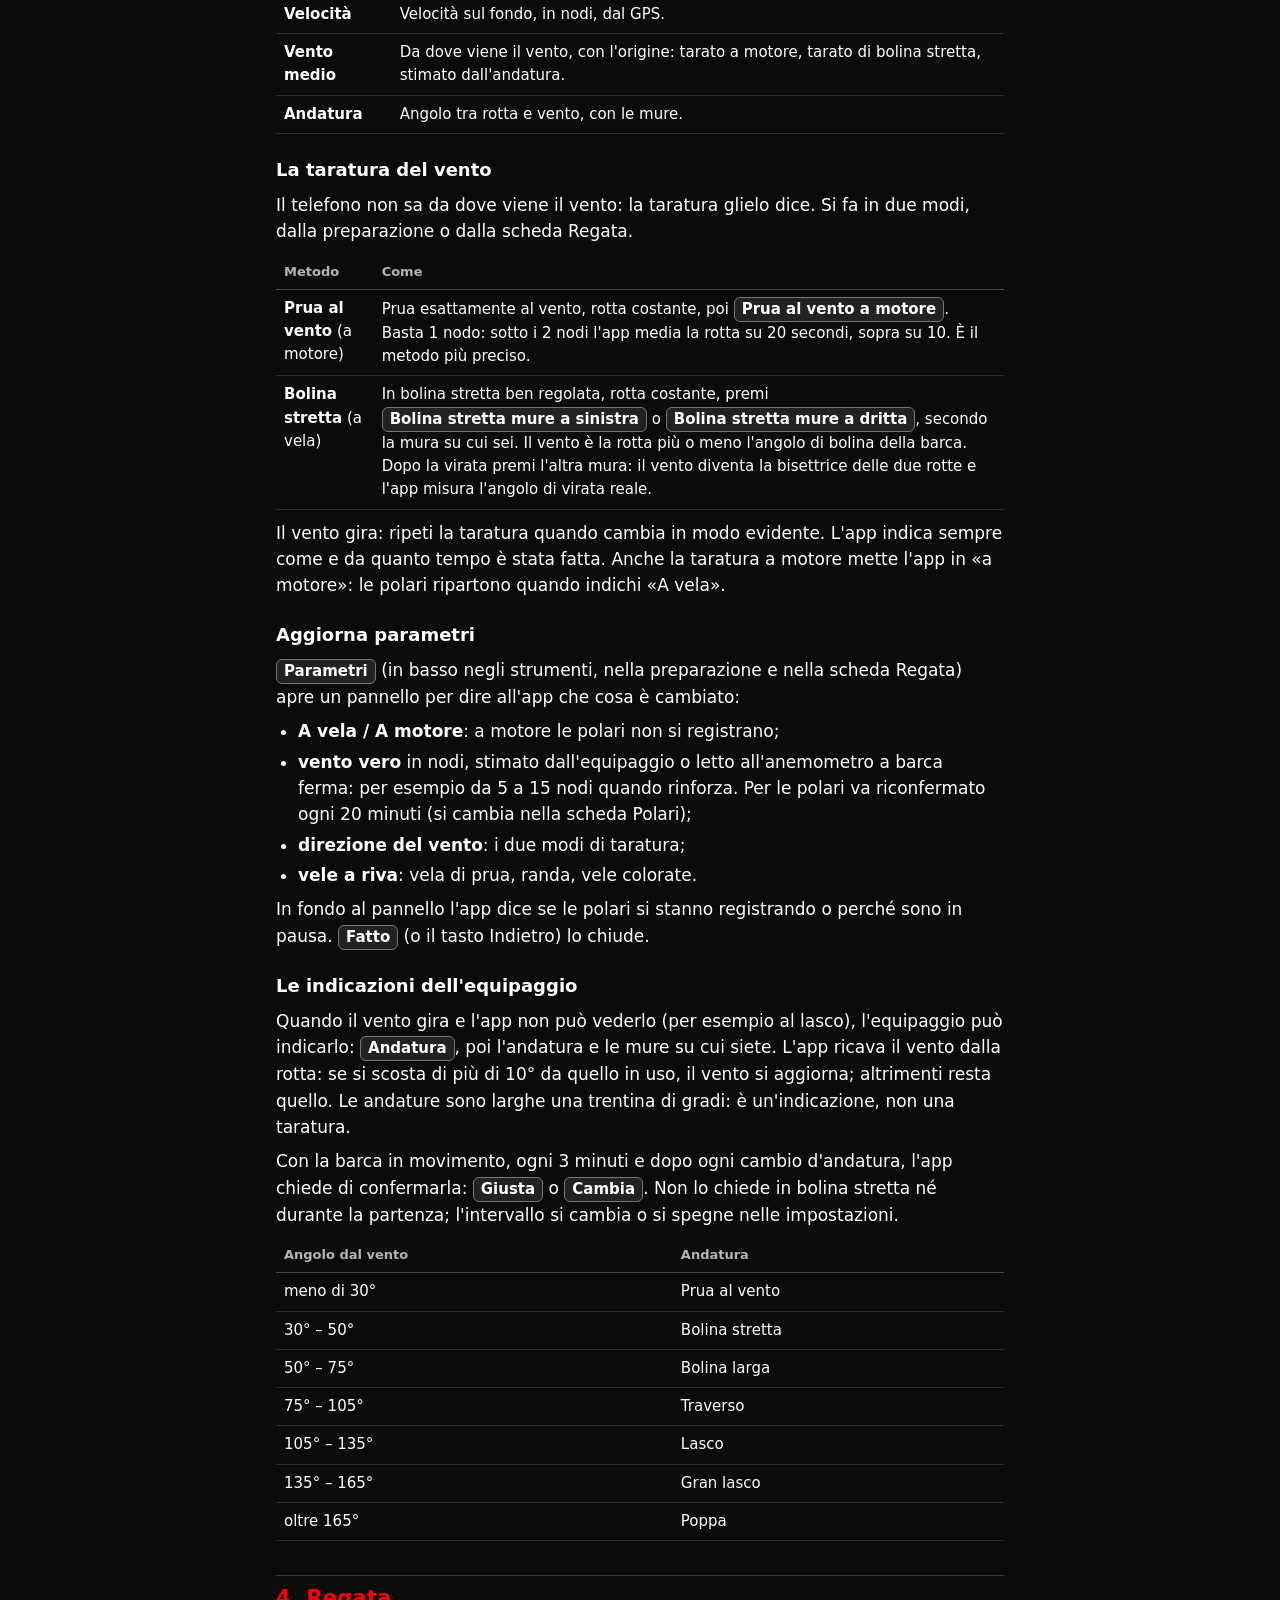
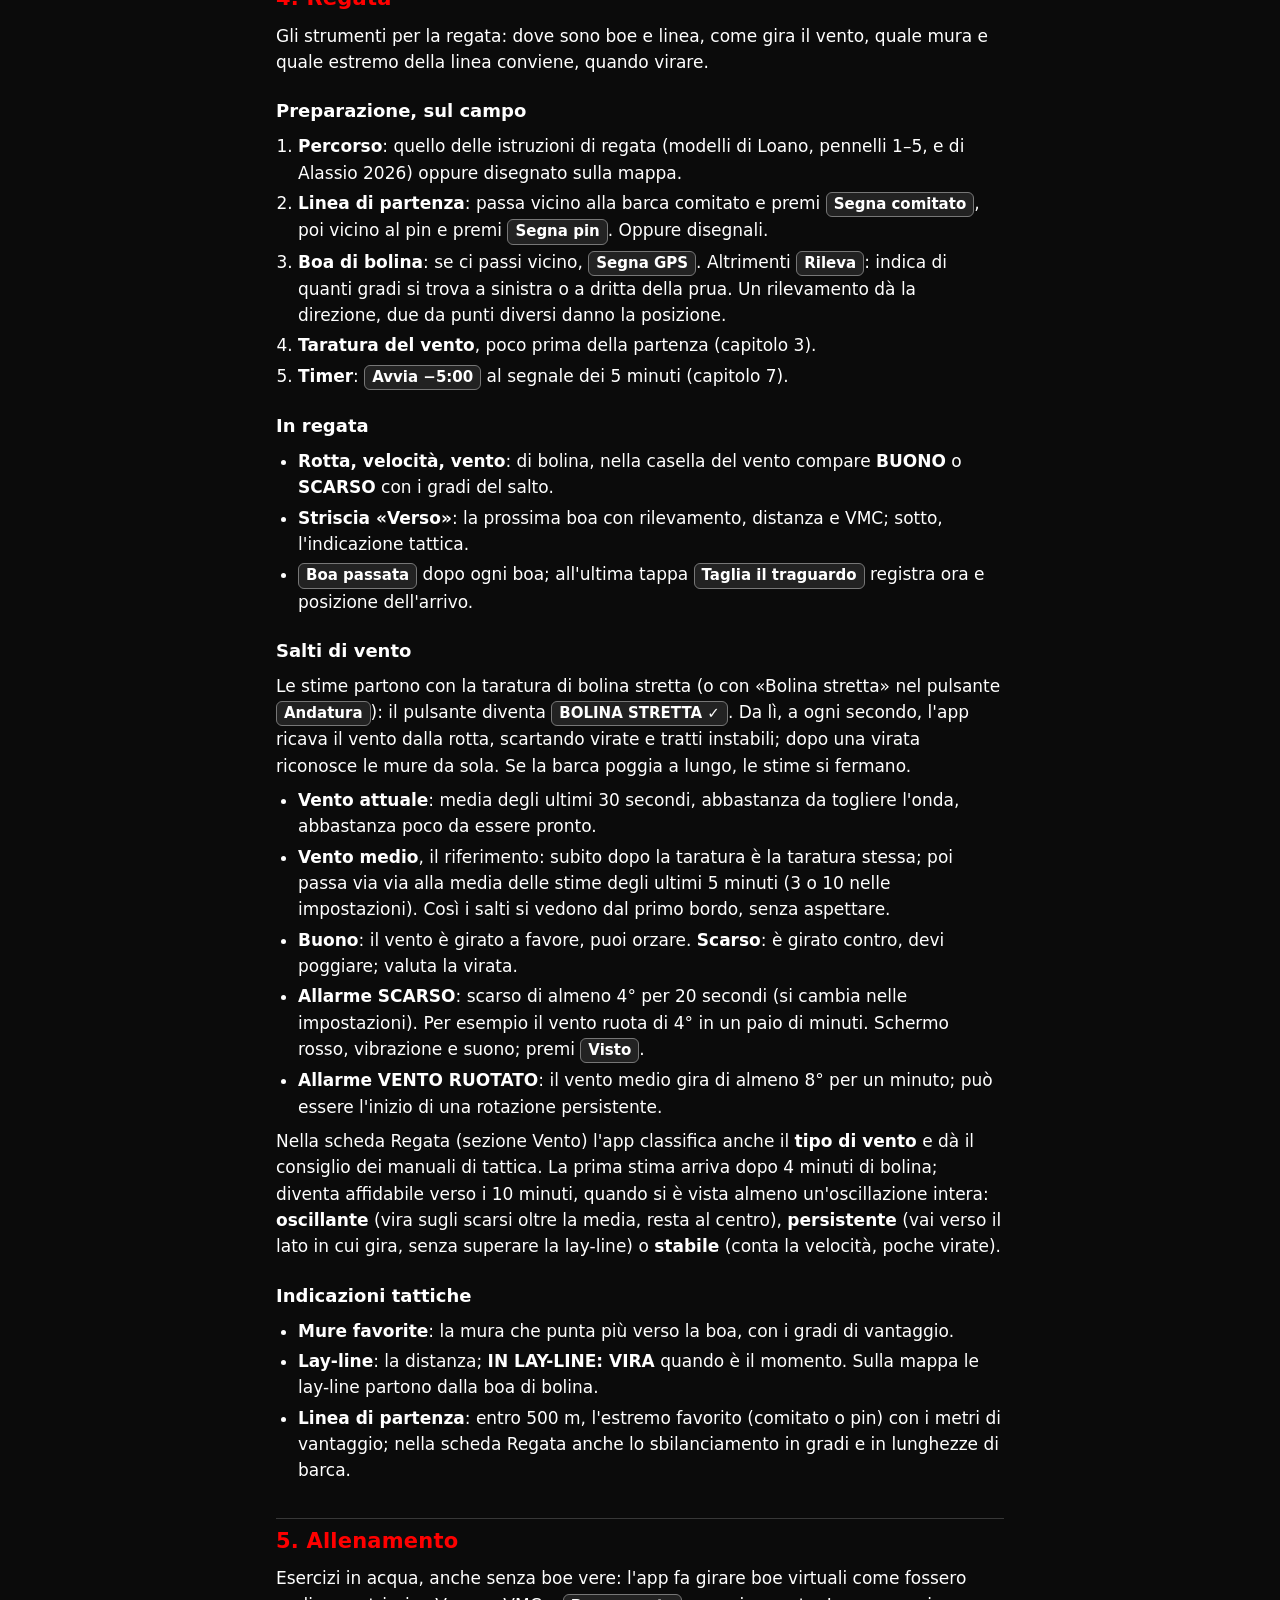
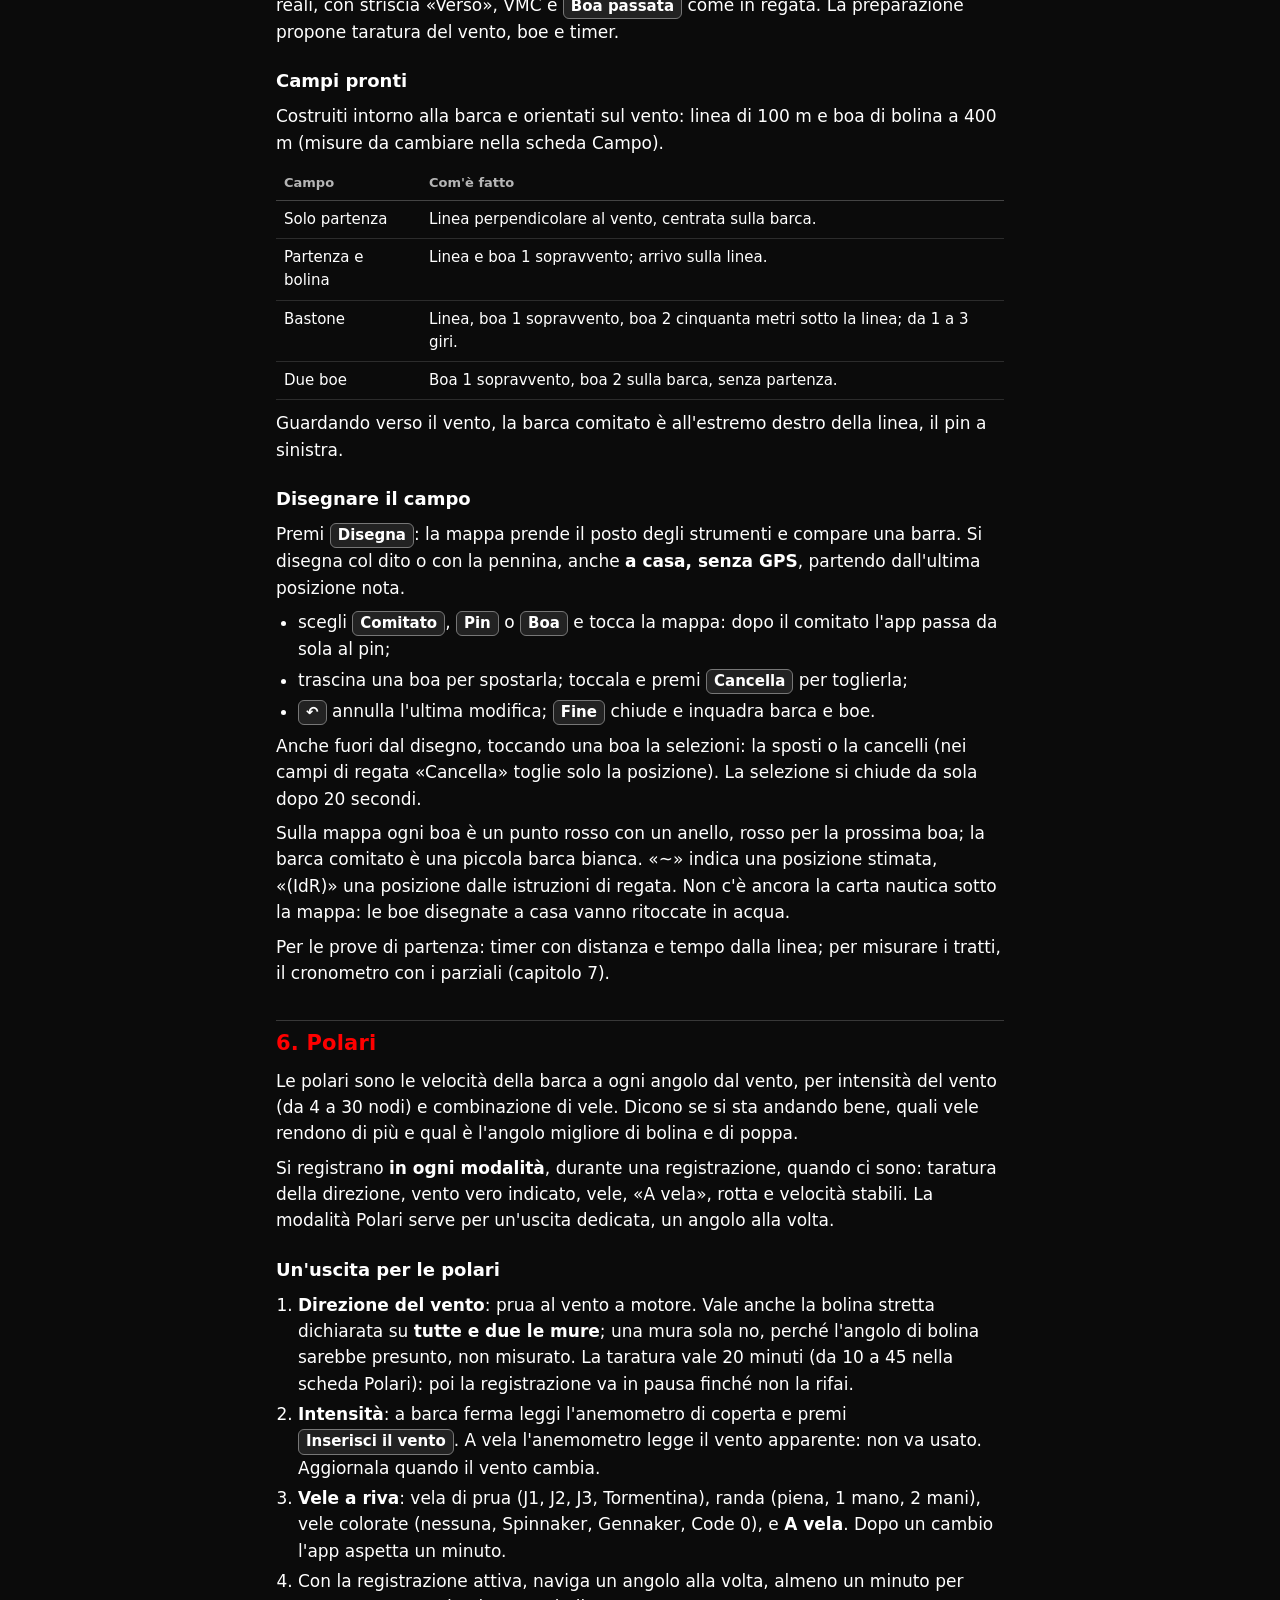
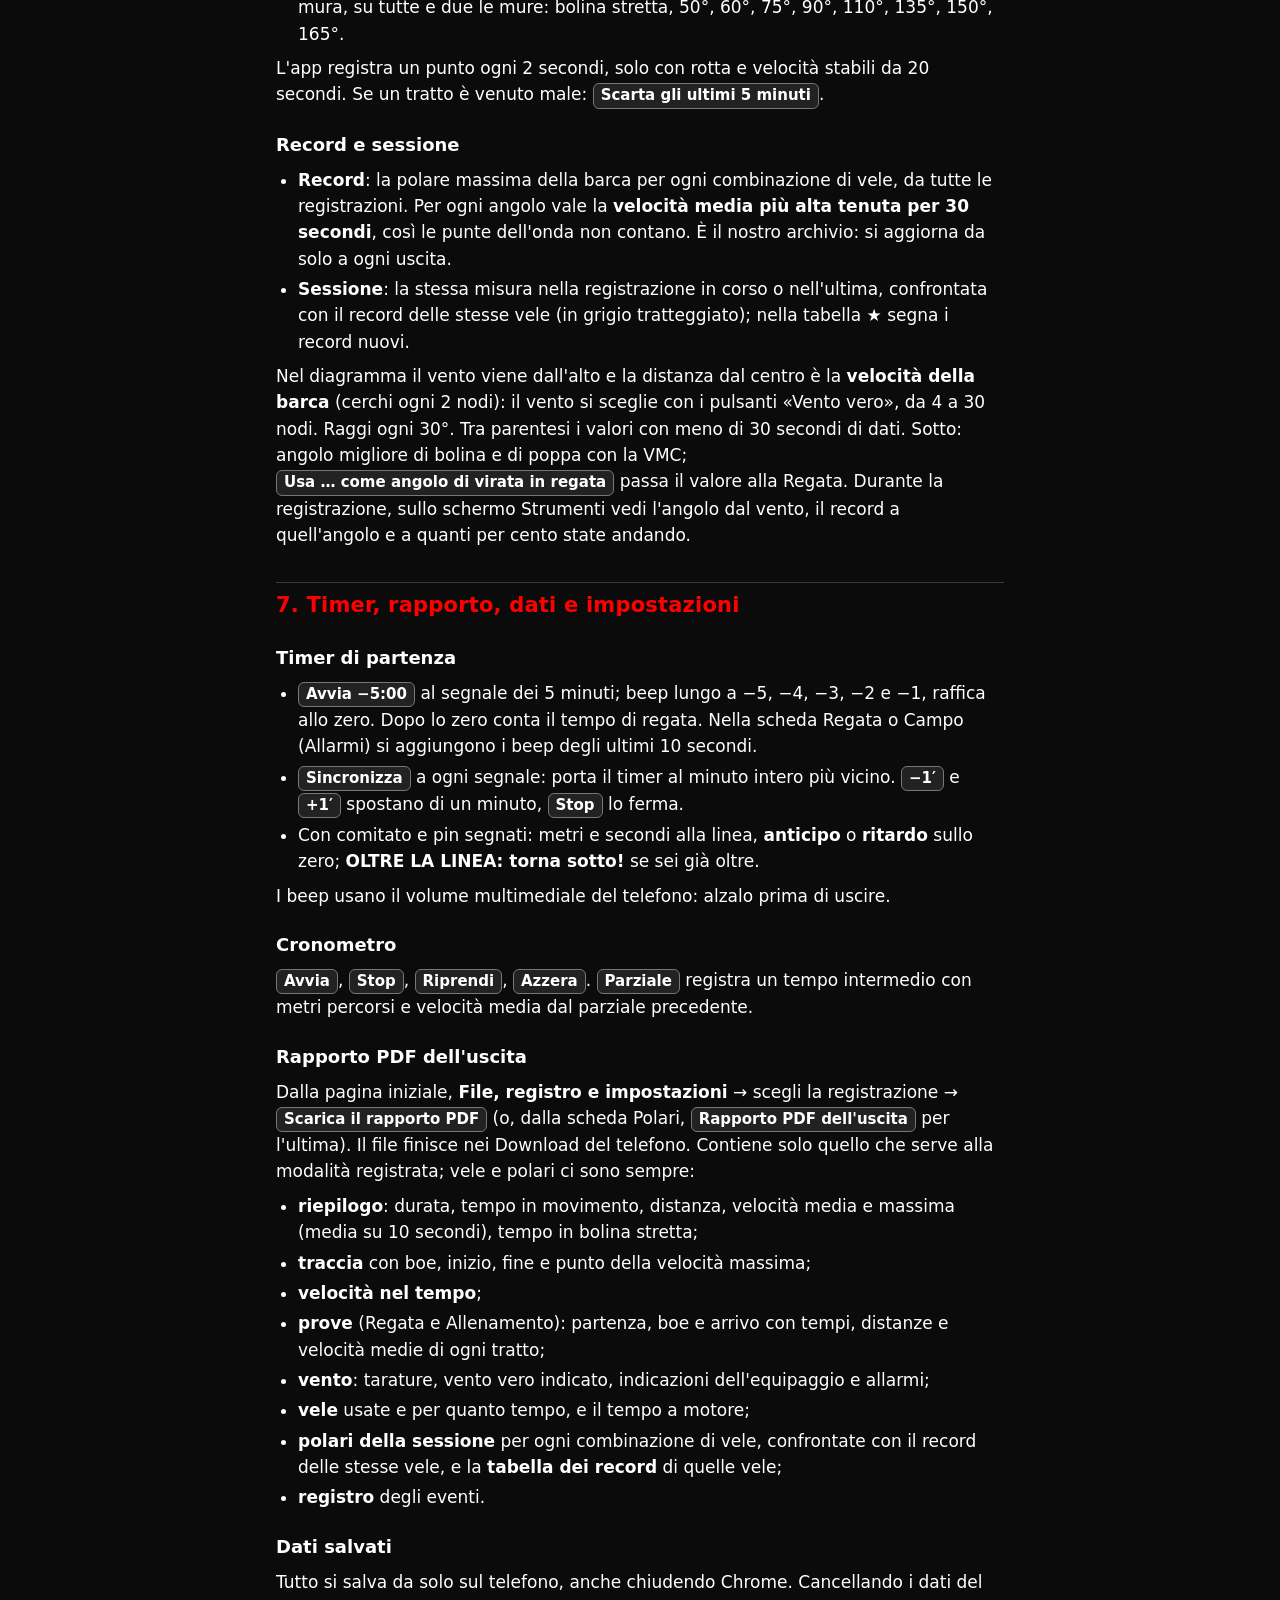
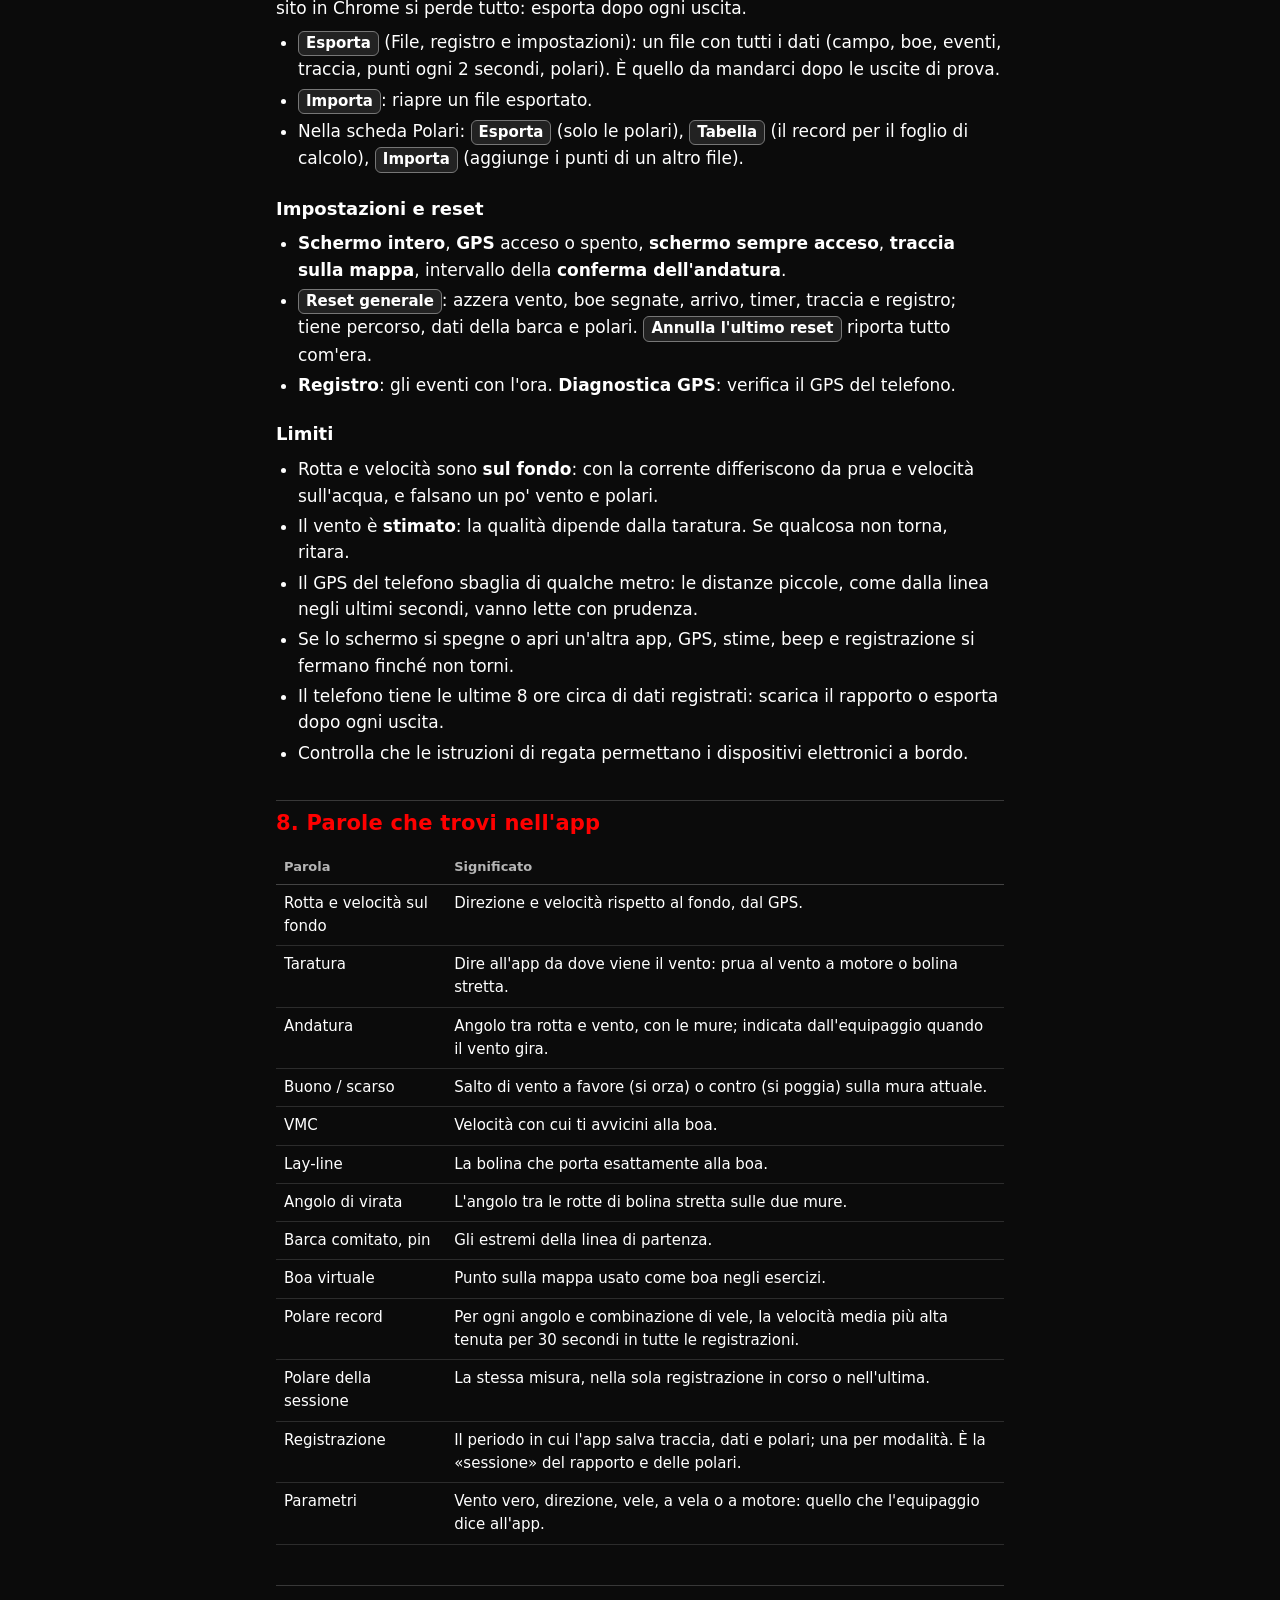
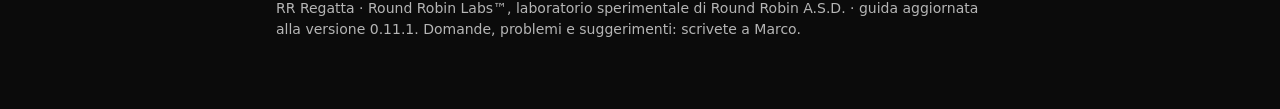
==== commit 674c2ae0: "Versione 0.11.1: taratura possibile da 0,7 nodi (rotta media su 20 s sotto i 2 nodi) Co-Authored-By:" ====
--- a/guida/index.html
+++ b/guida/index.html
@@ -39,7 +39,7 @@
 <body>
 <header>
   <img src="../round-robin-logo.png" alt="Logo Round Robin">
-  <div><strong>RR Regatta</strong><small>Round Robin Labs™ · guida alla versione 0.11</small></div>
+  <div><strong>RR Regatta</strong><small>Round Robin Labs™ · guida alla versione 0.11.1</small></div>
   <a href="../">Apri l'app</a>
 </header>
 <main>
@@ -131,7 +131,7 @@
 <p>Il telefono non sa da dove viene il vento: la taratura glielo dice. Si fa in due modi, dalla preparazione o dalla scheda Regata.</p>
 <table>
   <tr><th>Metodo</th><th>Come</th></tr>
-  <tr><td><strong>Prua al vento</strong> (a motore)</td><td>Prua esattamente al vento, rotta costante per una decina di secondi sopra 1,5 nodi, poi <b class="tasto">Prua al vento a motore</b>. È il metodo più preciso.</td></tr>
+  <tr><td><strong>Prua al vento</strong> (a motore)</td><td>Prua esattamente al vento, rotta costante, poi <b class="tasto">Prua al vento a motore</b>. Basta 1 nodo: sotto i 2 nodi l'app media la rotta su 20 secondi, sopra su 10. È il metodo più preciso.</td></tr>
   <tr><td><strong>Bolina stretta</strong> (a vela)</td><td>In bolina stretta ben regolata, rotta costante, premi <b class="tasto">Bolina stretta mure a sinistra</b> o <b class="tasto">Bolina stretta mure a dritta</b>, secondo la mura su cui sei. Il vento è la rotta più o meno l'angolo di bolina della barca. Dopo la virata premi l'altra mura: il vento diventa la bisettrice delle due rotte e l'app misura l'angolo di virata reale.</td></tr>
 </table>
 <p>Il vento gira: ripeti la taratura quando cambia in modo evidente. L'app indica sempre come e da quanto tempo è stata fatta. Anche la taratura a motore mette l'app in «a motore»: le polari ripartono quando indichi «A vela».</p>
@@ -301,7 +301,7 @@
   <tr><td>Parametri</td><td>Vento vero, direzione, vele, a vela o a motore: quello che l'equipaggio dice all'app.</td></tr>
 </table>
 
-<p class="piede">RR Regatta · Round Robin Labs™, laboratorio sperimentale di Round Robin A.S.D. · guida aggiornata alla versione 0.11. Domande, problemi e suggerimenti: scrivete a Marco.</p>
+<p class="piede">RR Regatta · Round Robin Labs™, laboratorio sperimentale di Round Robin A.S.D. · guida aggiornata alla versione 0.11.1. Domande, problemi e suggerimenti: scrivete a Marco.</p>
 </main>
 </body>
 </html>
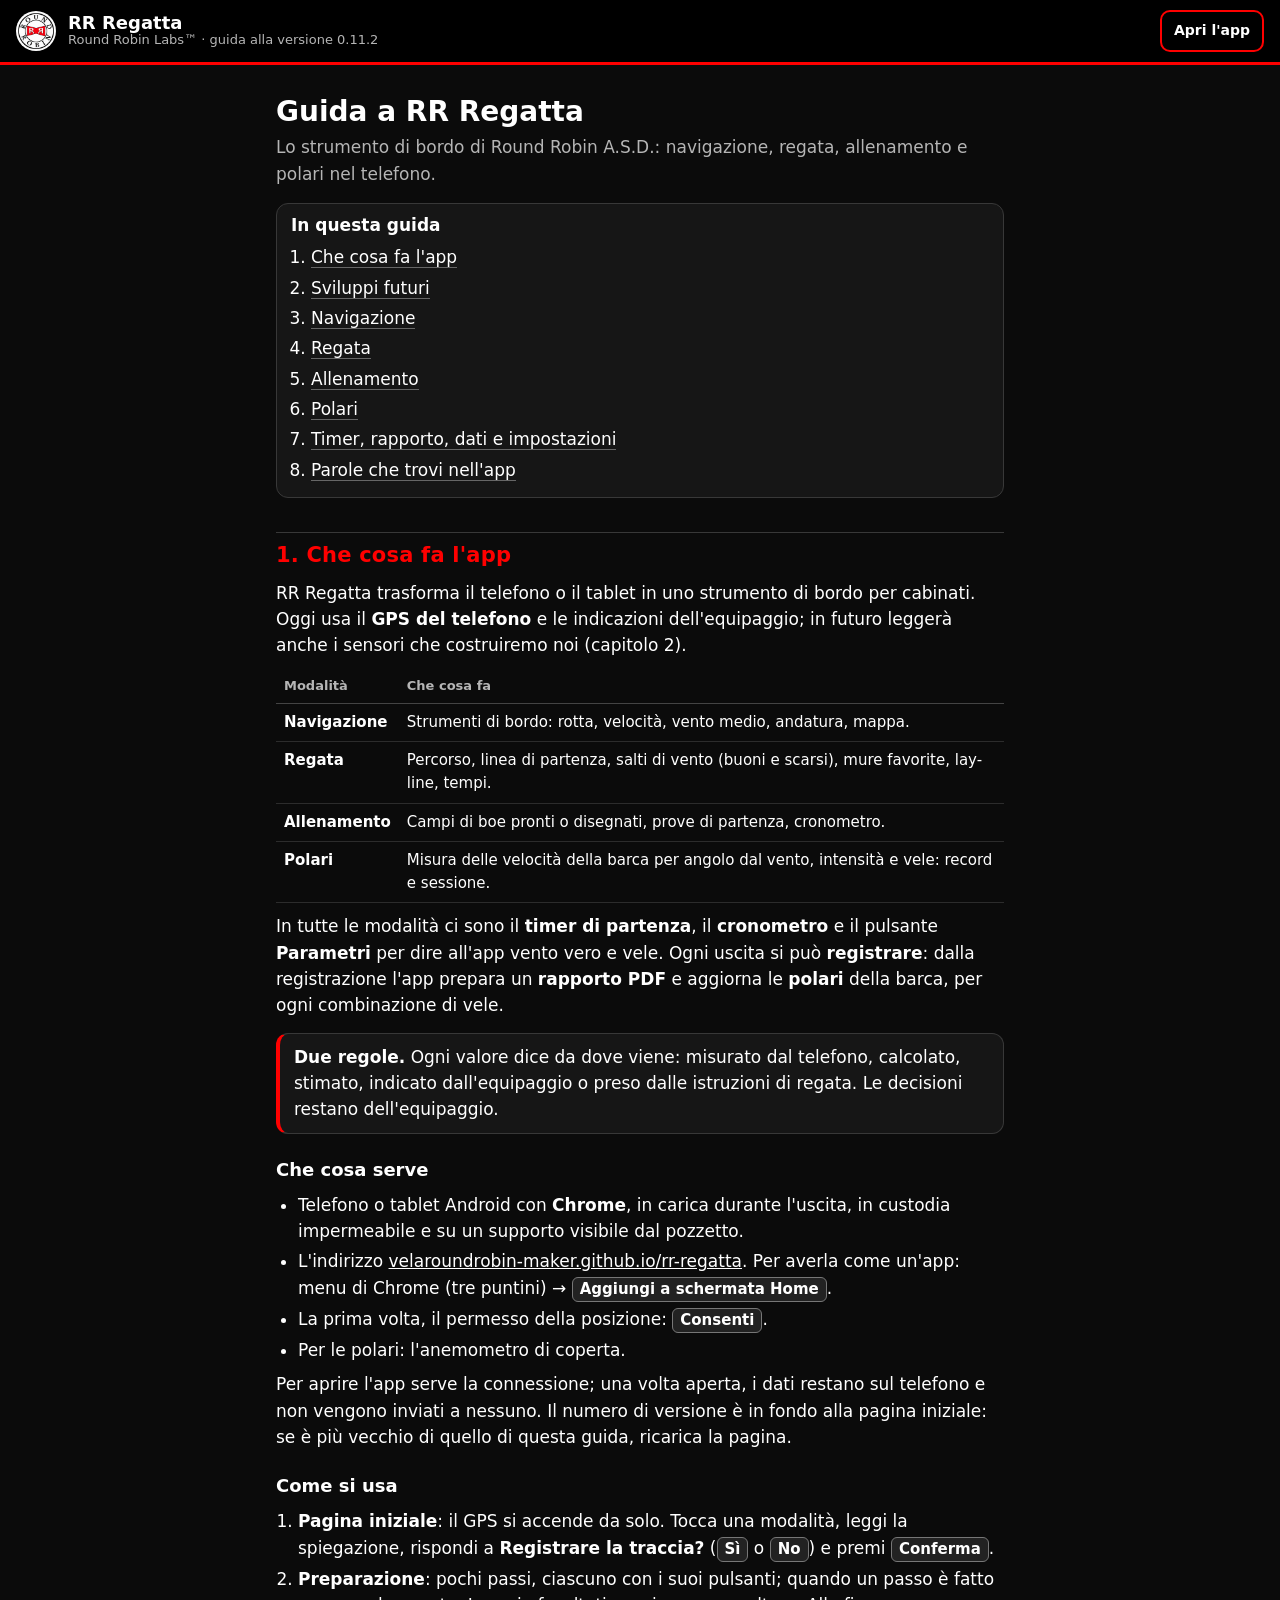
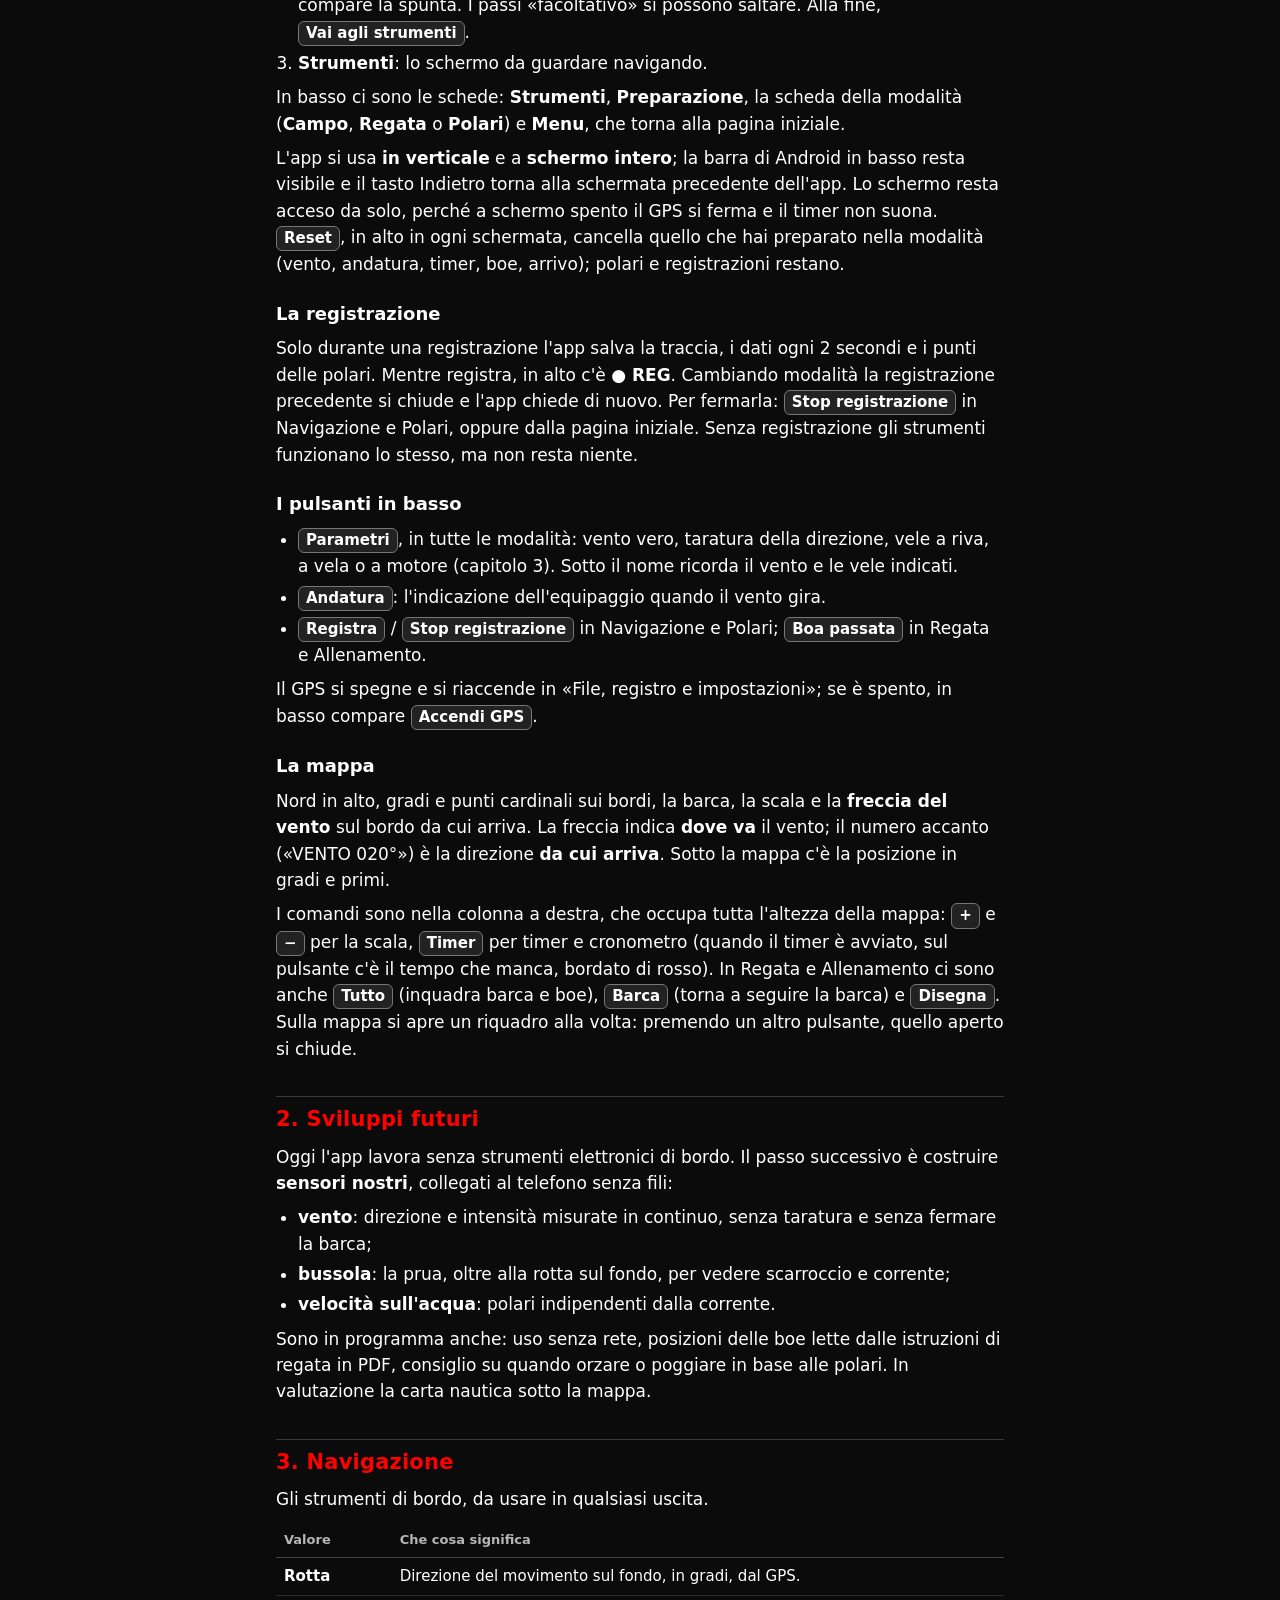
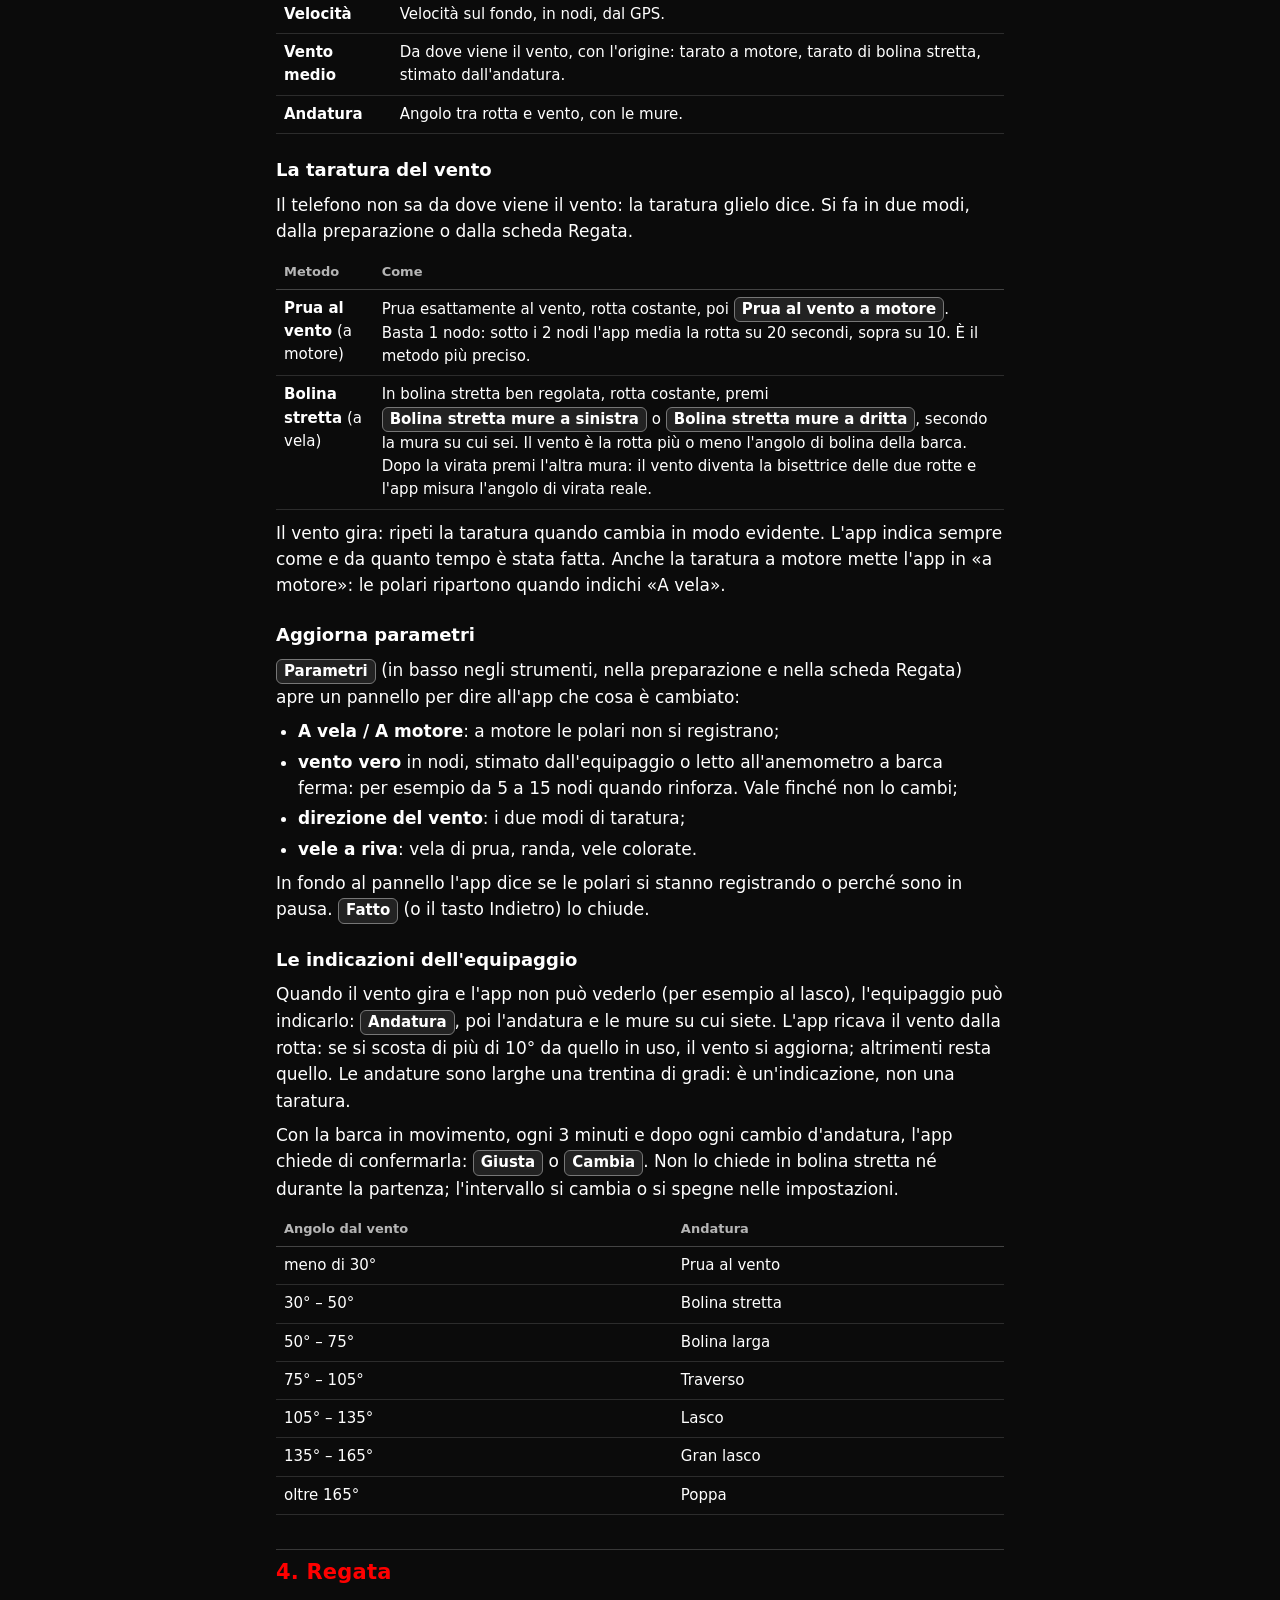
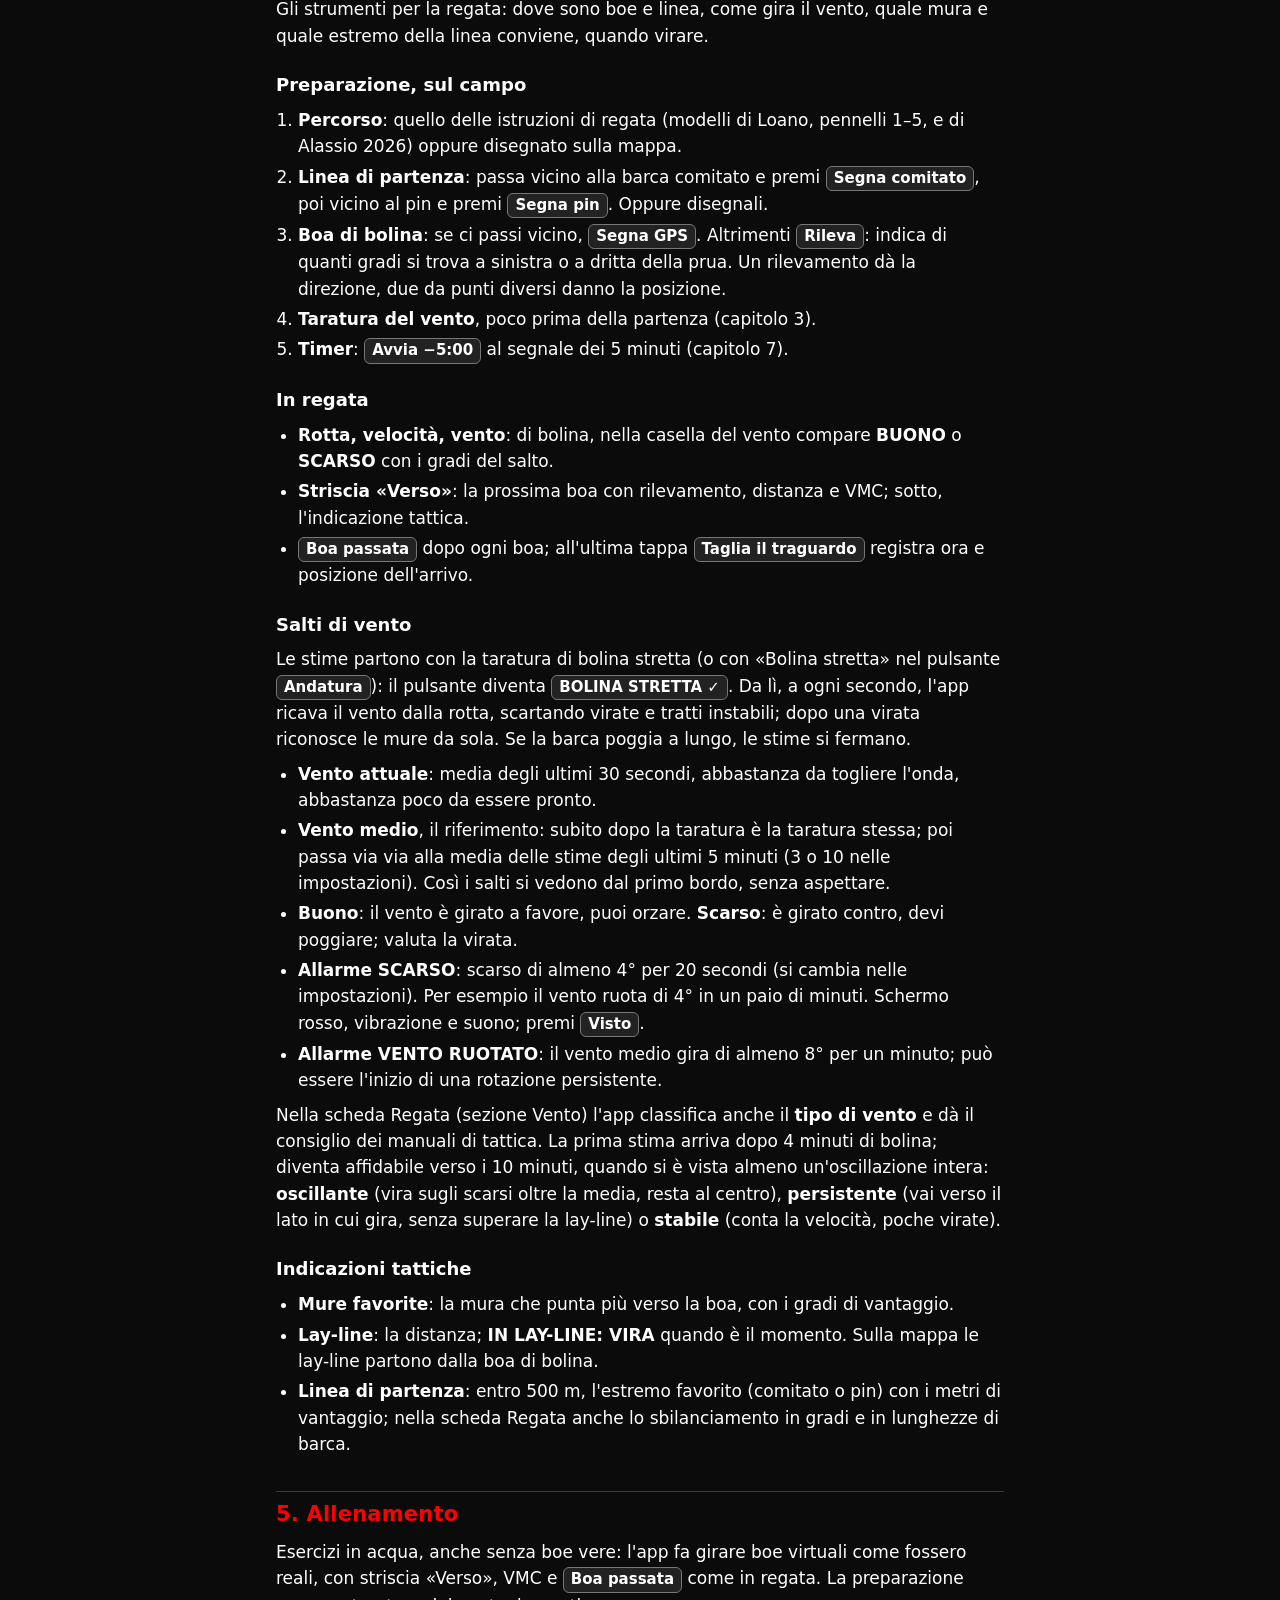
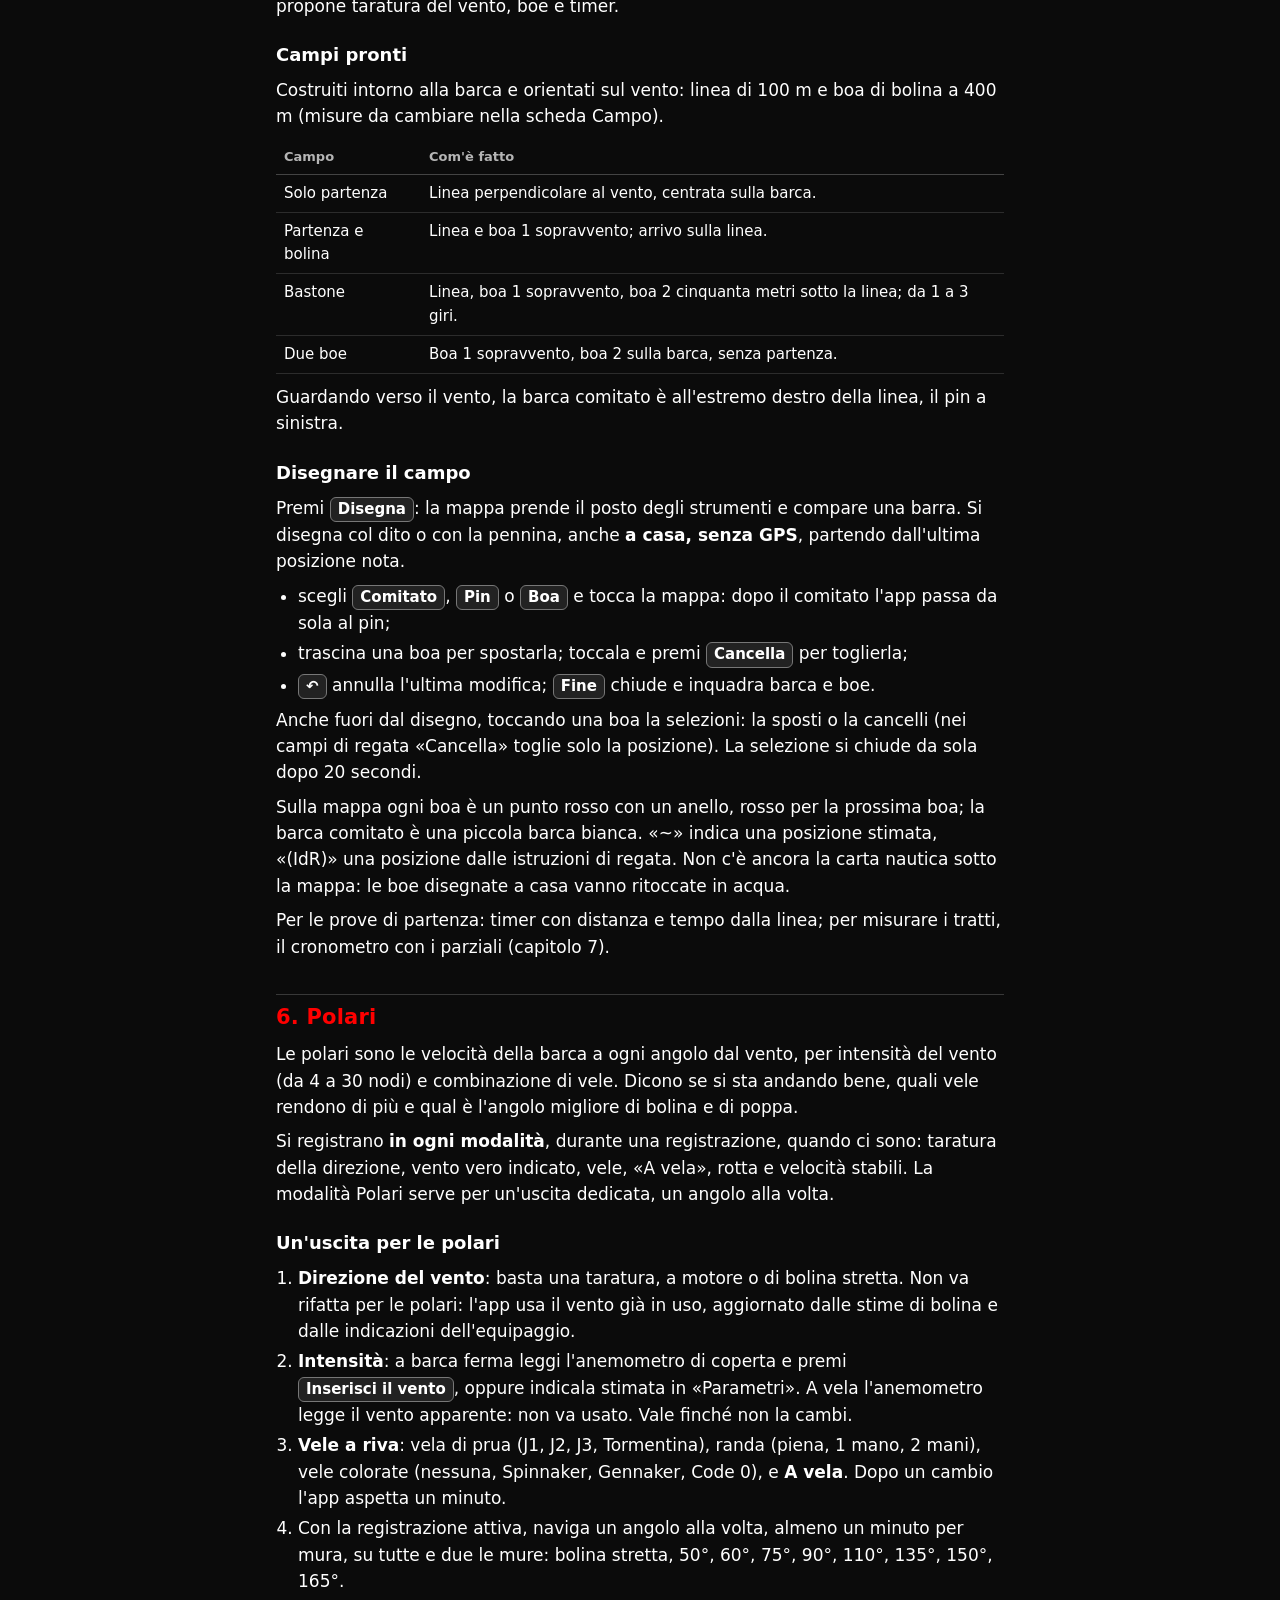
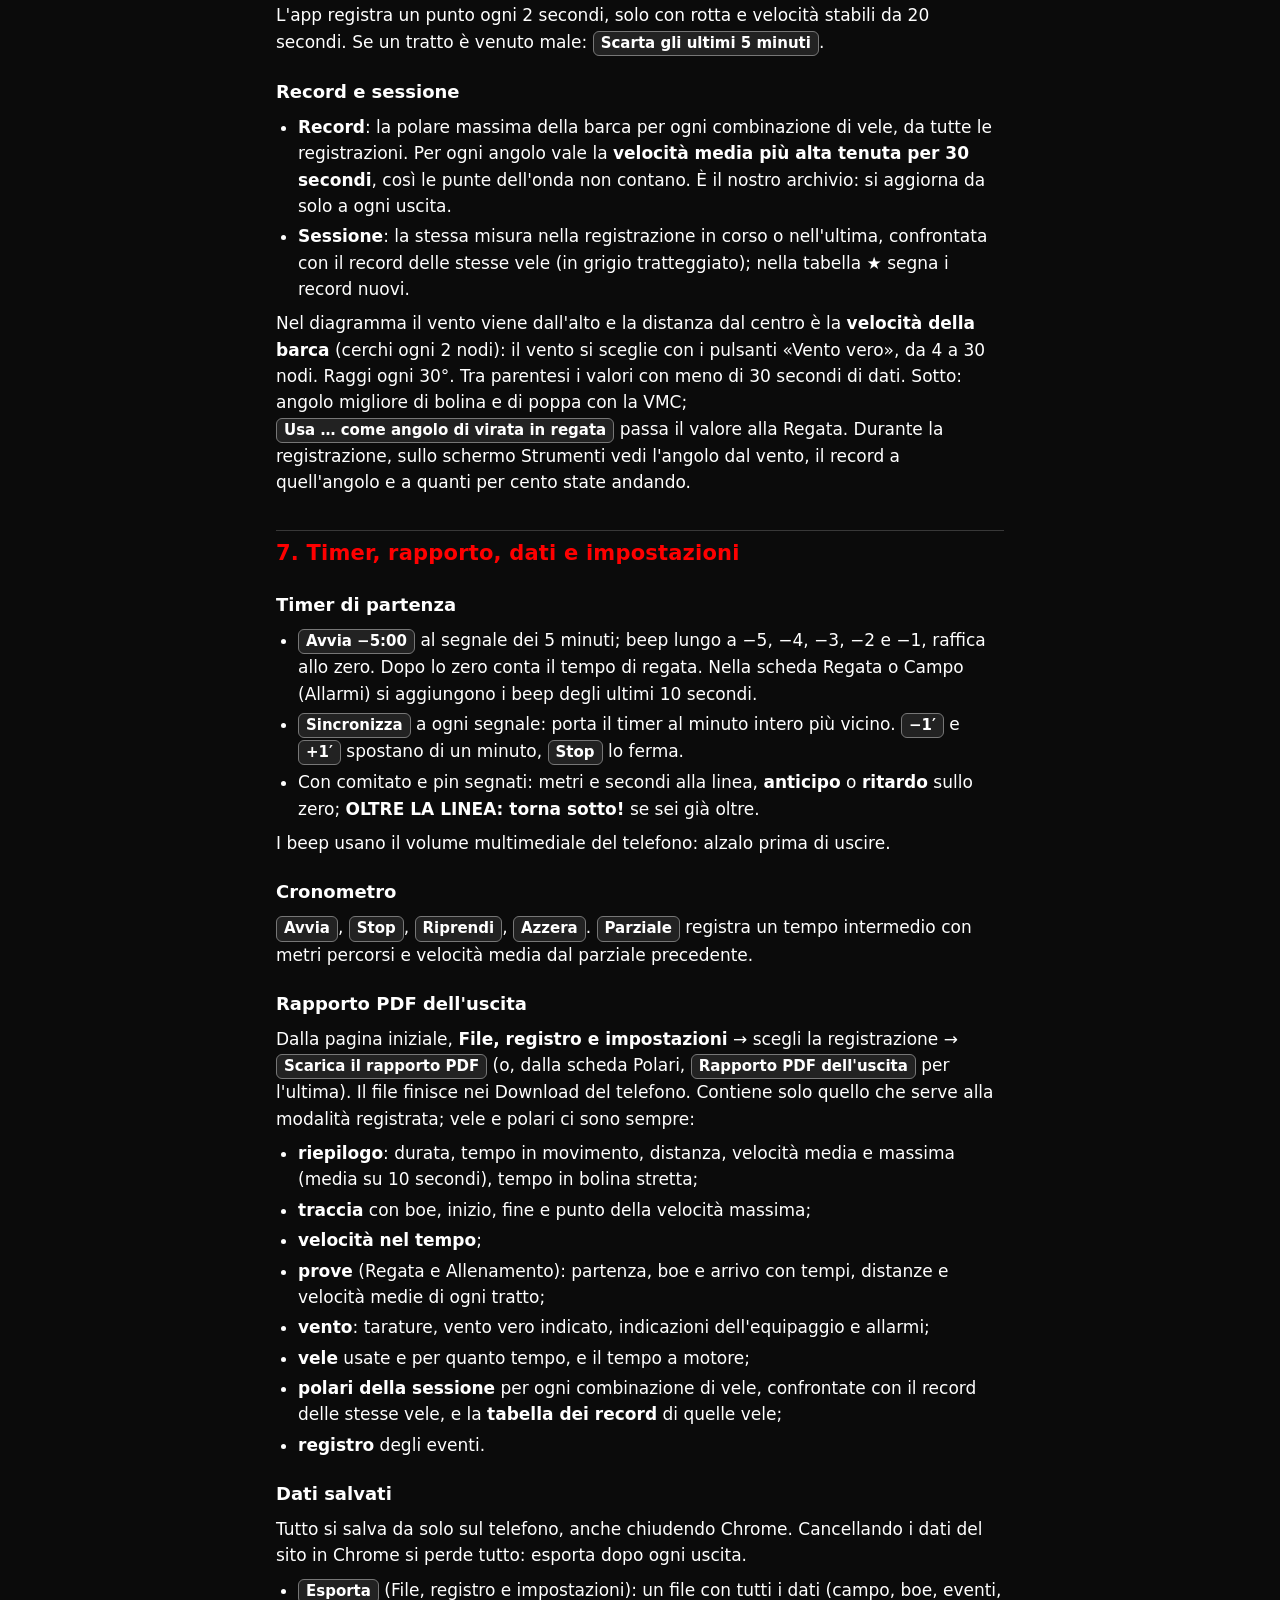
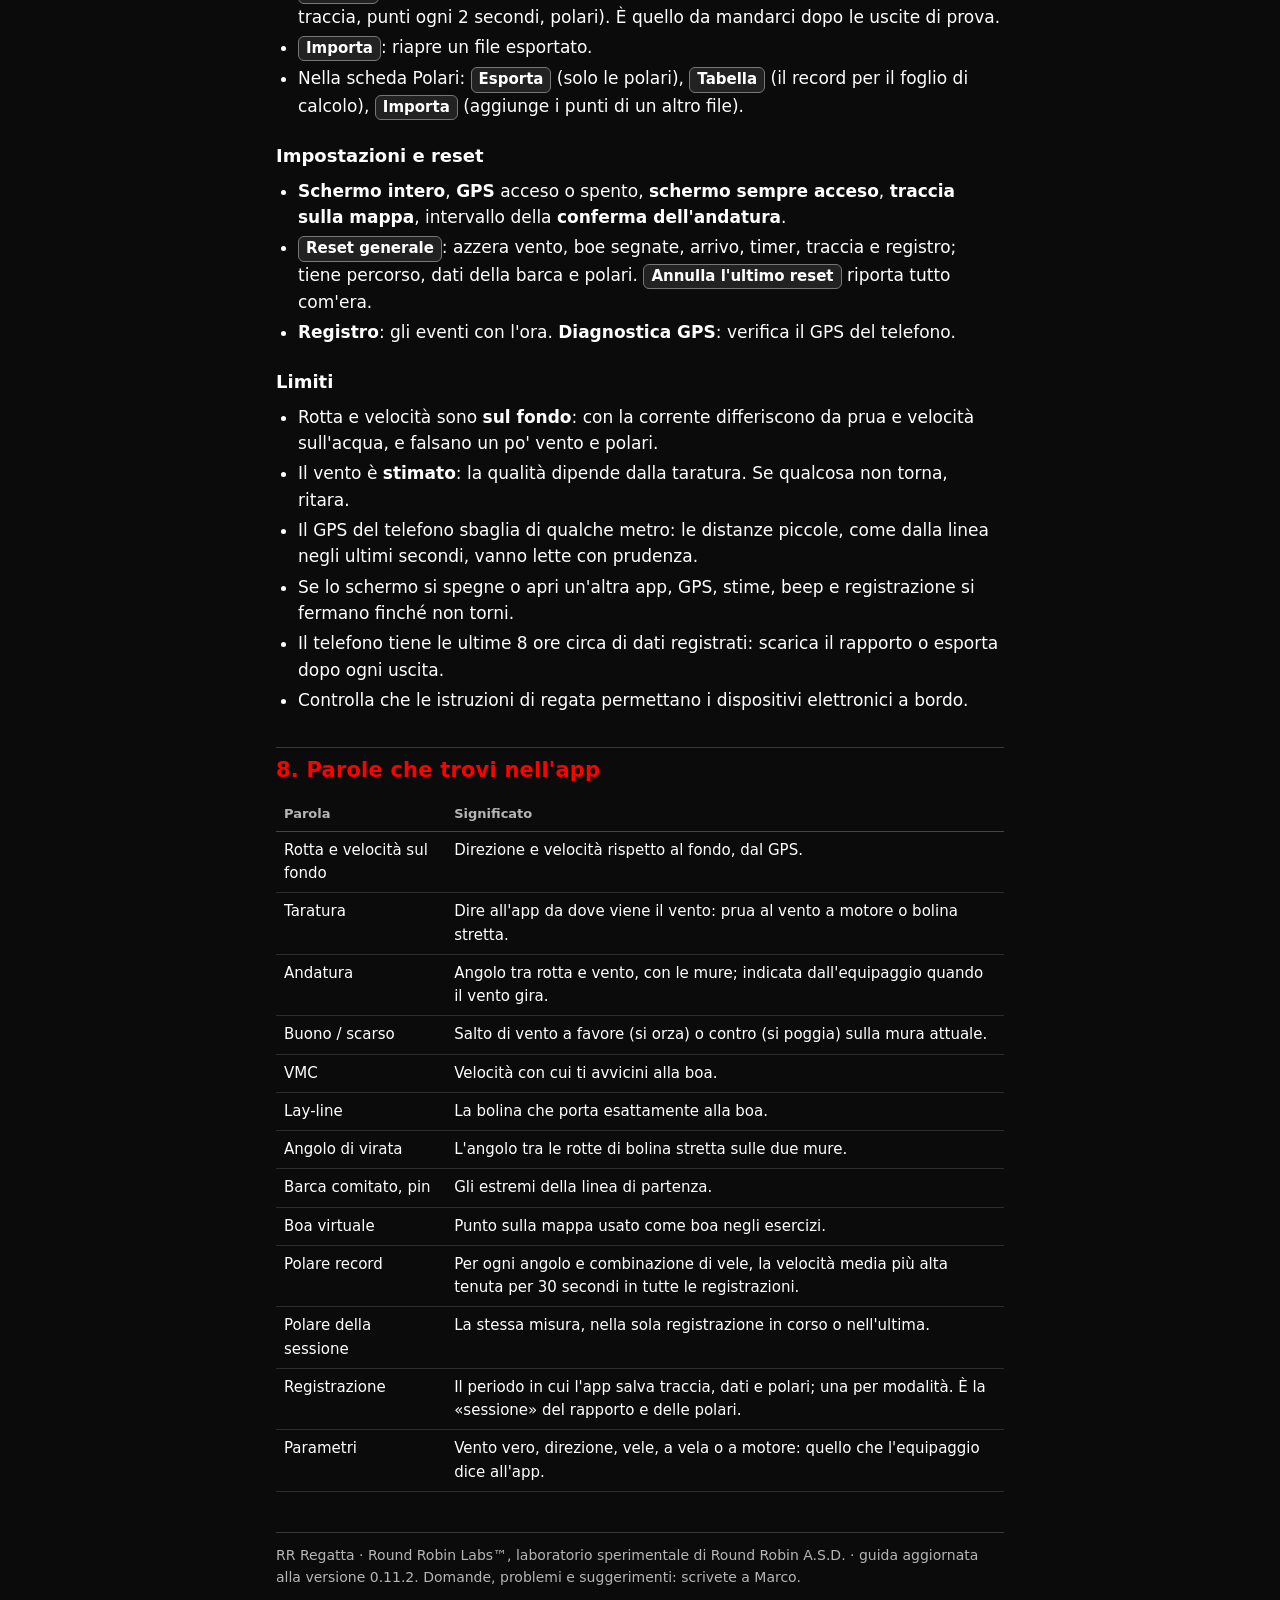
==== commit 89f47600: "Versione 0.11.2: polari agganciate al vento già in uso, senza nuove tarature né scadenze Co-Authored" ====
--- a/guida/index.html
+++ b/guida/index.html
@@ -39,7 +39,7 @@
 <body>
 <header>
   <img src="../round-robin-logo.png" alt="Logo Round Robin">
-  <div><strong>RR Regatta</strong><small>Round Robin Labs™ · guida alla versione 0.11.1</small></div>
+  <div><strong>RR Regatta</strong><small>Round Robin Labs™ · guida alla versione 0.11.2</small></div>
   <a href="../">Apri l'app</a>
 </header>
 <main>
@@ -140,7 +140,7 @@
 <p><b class="tasto">Parametri</b> (in basso negli strumenti, nella preparazione e nella scheda Regata) apre un pannello per dire all'app che cosa è cambiato:</p>
 <ul>
   <li><strong>A vela / A motore</strong>: a motore le polari non si registrano;</li>
-  <li><strong>vento vero</strong> in nodi, stimato dall'equipaggio o letto all'anemometro a barca ferma: per esempio da 5 a 15 nodi quando rinforza. Per le polari va riconfermato ogni 20 minuti (si cambia nella scheda Polari);</li>
+  <li><strong>vento vero</strong> in nodi, stimato dall'equipaggio o letto all'anemometro a barca ferma: per esempio da 5 a 15 nodi quando rinforza. Vale finché non lo cambi;</li>
   <li><strong>direzione del vento</strong>: i due modi di taratura;</li>
   <li><strong>vele a riva</strong>: vela di prua, randa, vele colorate.</li>
 </ul>
@@ -221,8 +221,8 @@
 <p>Si registrano <strong>in ogni modalità</strong>, durante una registrazione, quando ci sono: taratura della direzione, vento vero indicato, vele, «A vela», rotta e velocità stabili. La modalità Polari serve per un'uscita dedicata, un angolo alla volta.</p>
 <h3>Un'uscita per le polari</h3>
 <ol>
-  <li><strong>Direzione del vento</strong>: prua al vento a motore. Vale anche la bolina stretta dichiarata su <strong>tutte e due le mure</strong>; una mura sola no, perché l'angolo di bolina sarebbe presunto, non misurato. La taratura vale 20 minuti (da 10 a 45 nella scheda Polari): poi la registrazione va in pausa finché non la rifai.</li>
-  <li><strong>Intensità</strong>: a barca ferma leggi l'anemometro di coperta e premi <b class="tasto">Inserisci il vento</b>. A vela l'anemometro legge il vento apparente: non va usato. Aggiornala quando il vento cambia.</li>
+  <li><strong>Direzione del vento</strong>: basta una taratura, a motore o di bolina stretta. Non va rifatta per le polari: l'app usa il vento già in uso, aggiornato dalle stime di bolina e dalle indicazioni dell'equipaggio.</li>
+  <li><strong>Intensità</strong>: a barca ferma leggi l'anemometro di coperta e premi <b class="tasto">Inserisci il vento</b>, oppure indicala stimata in «Parametri». A vela l'anemometro legge il vento apparente: non va usato. Vale finché non la cambi.</li>
   <li><strong>Vele a riva</strong>: vela di prua (J1, J2, J3, Tormentina), randa (piena, 1 mano, 2 mani), vele colorate (nessuna, Spinnaker, Gennaker, Code 0), e <strong>A vela</strong>. Dopo un cambio l'app aspetta un minuto.</li>
   <li>Con la registrazione attiva, naviga un angolo alla volta, almeno un minuto per mura, su tutte e due le mure: bolina stretta, 50°, 60°, 75°, 90°, 110°, 135°, 150°, 165°.</li>
 </ol>
@@ -301,7 +301,7 @@
   <tr><td>Parametri</td><td>Vento vero, direzione, vele, a vela o a motore: quello che l'equipaggio dice all'app.</td></tr>
 </table>
 
-<p class="piede">RR Regatta · Round Robin Labs™, laboratorio sperimentale di Round Robin A.S.D. · guida aggiornata alla versione 0.11.1. Domande, problemi e suggerimenti: scrivete a Marco.</p>
+<p class="piede">RR Regatta · Round Robin Labs™, laboratorio sperimentale di Round Robin A.S.D. · guida aggiornata alla versione 0.11.2. Domande, problemi e suggerimenti: scrivete a Marco.</p>
 </main>
 </body>
 </html>
